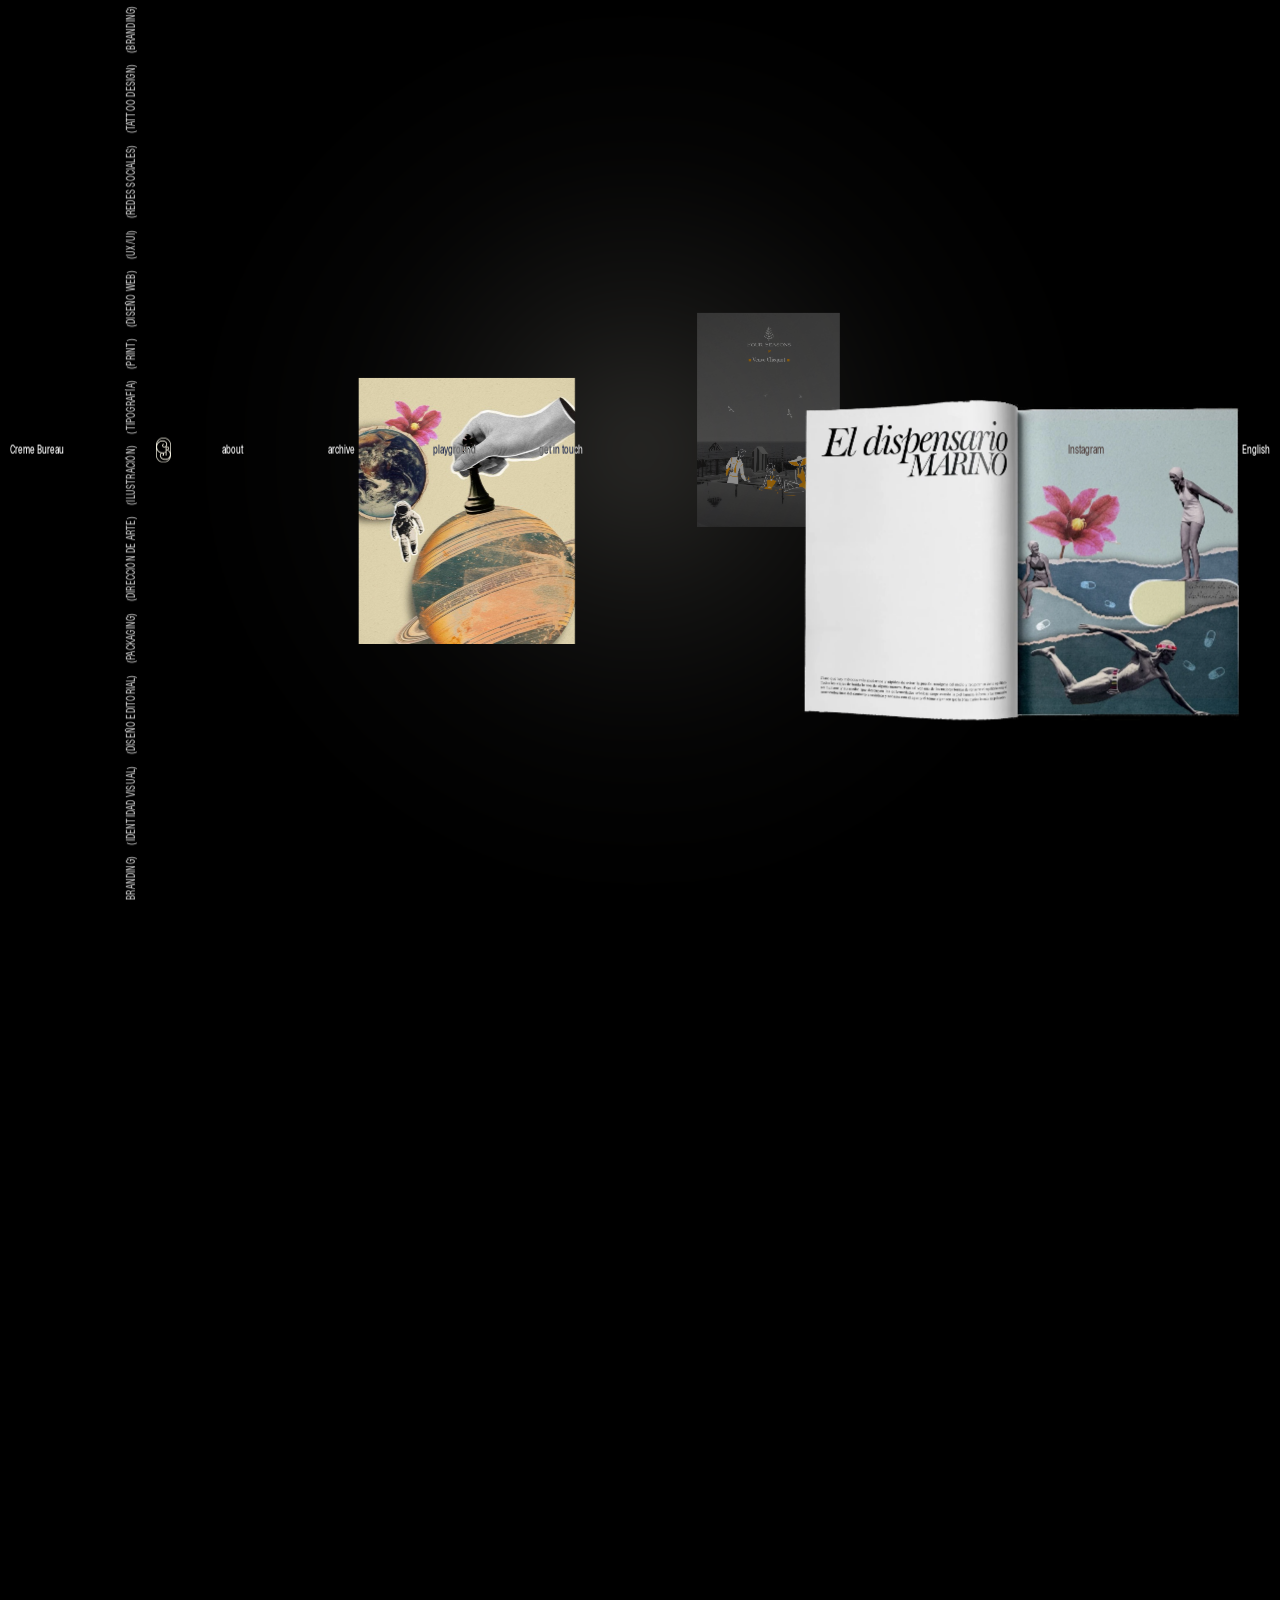
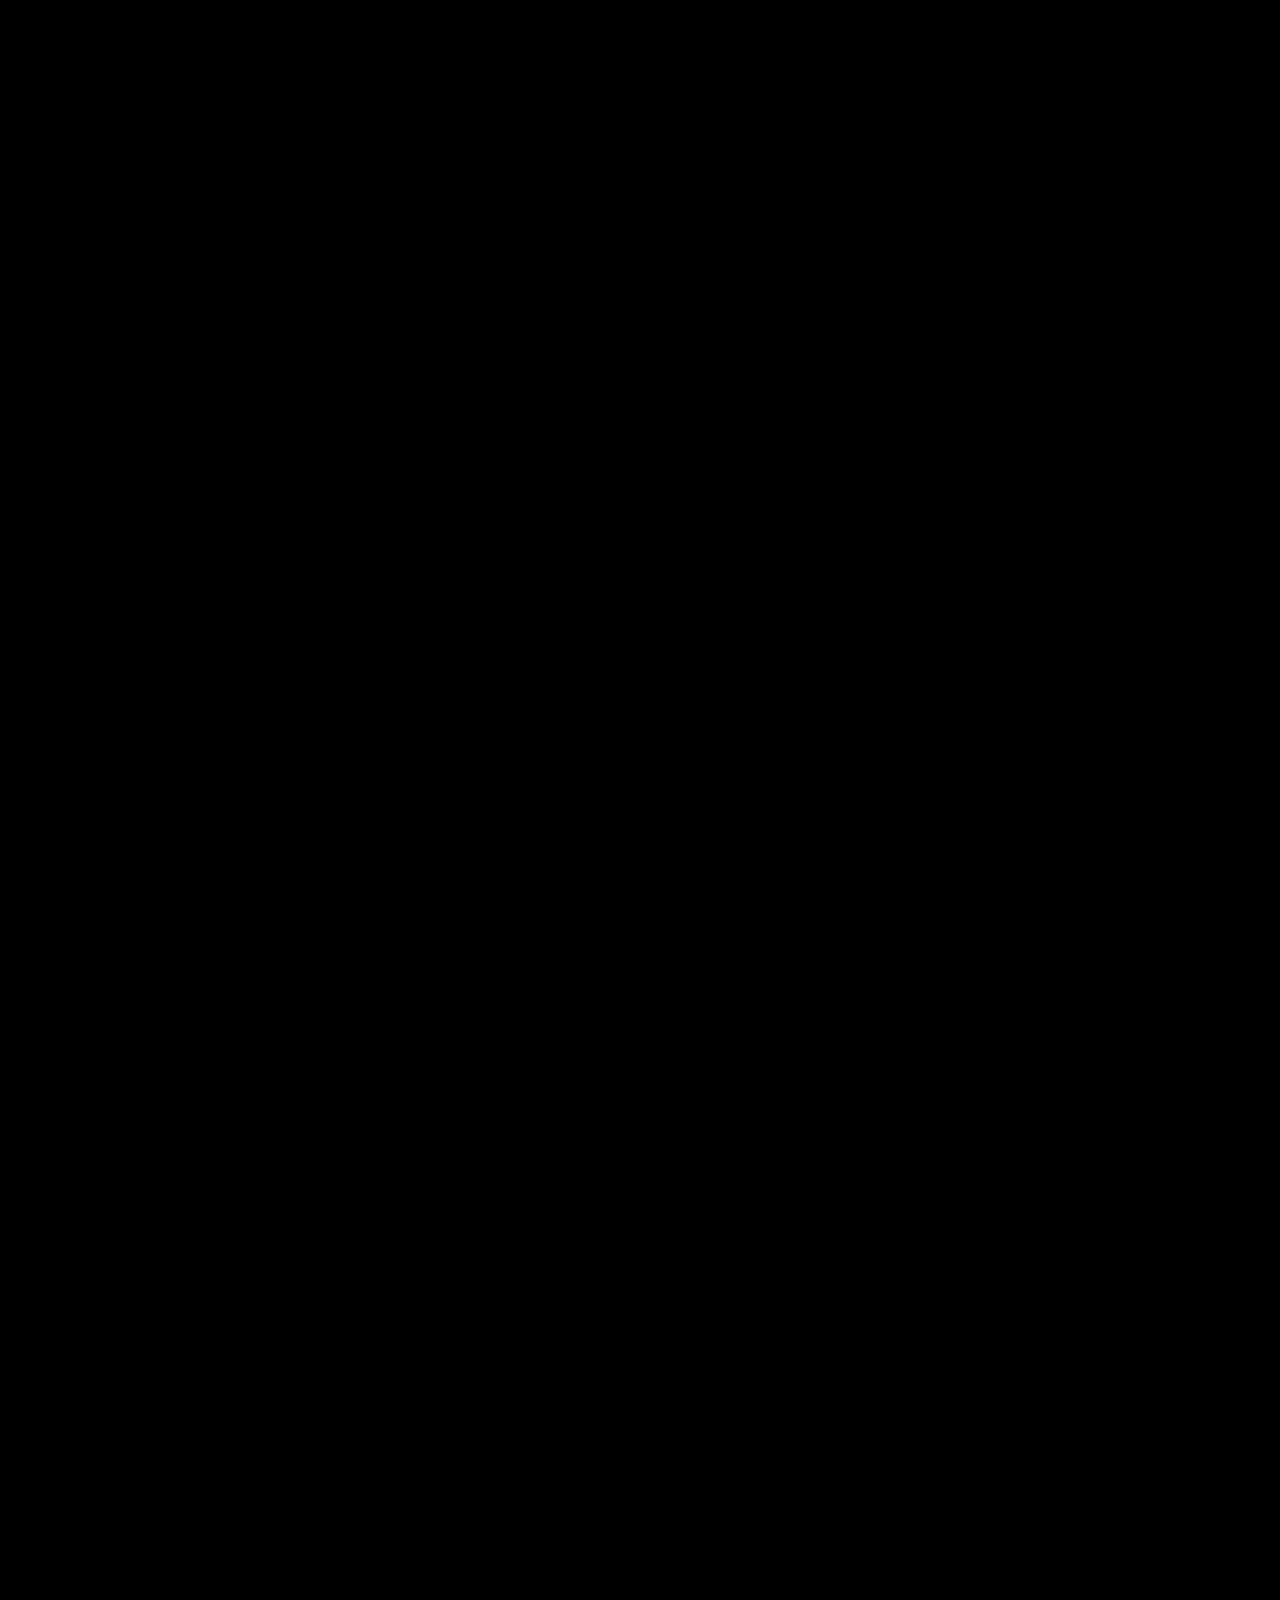
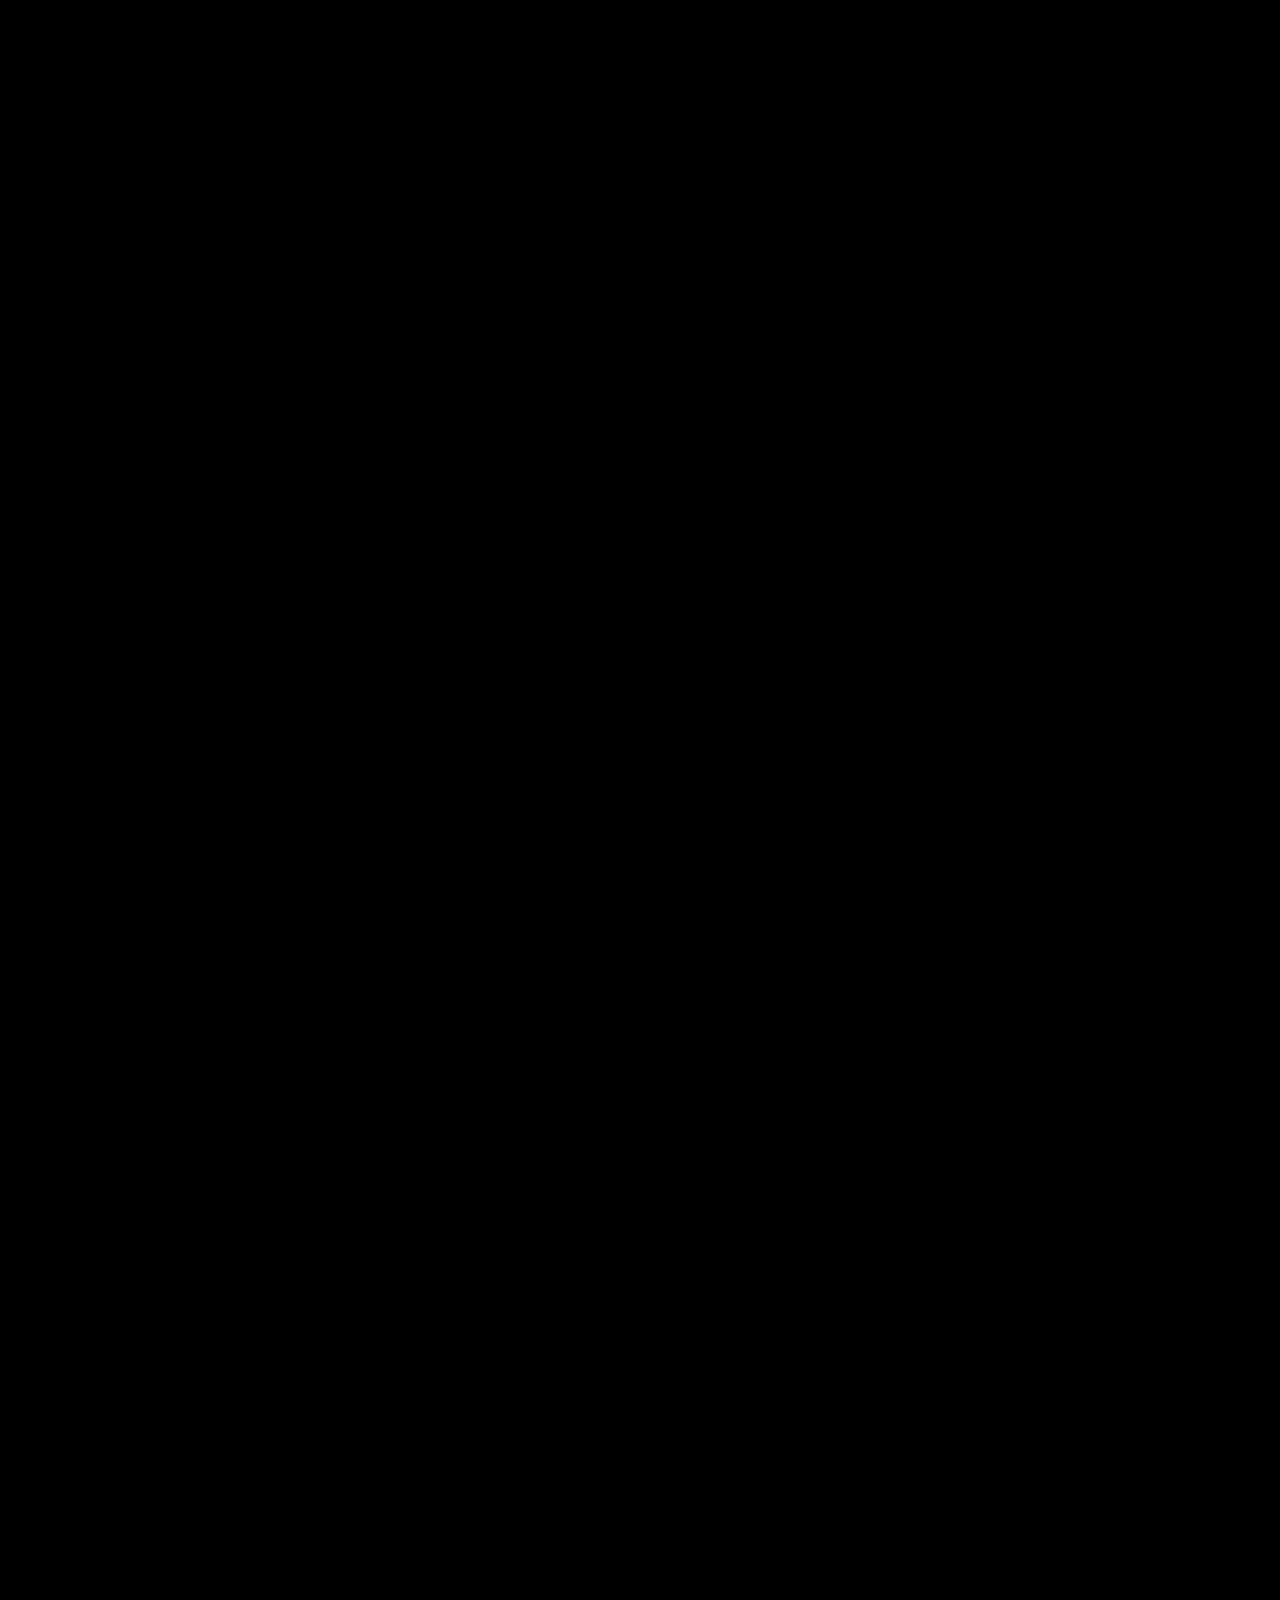
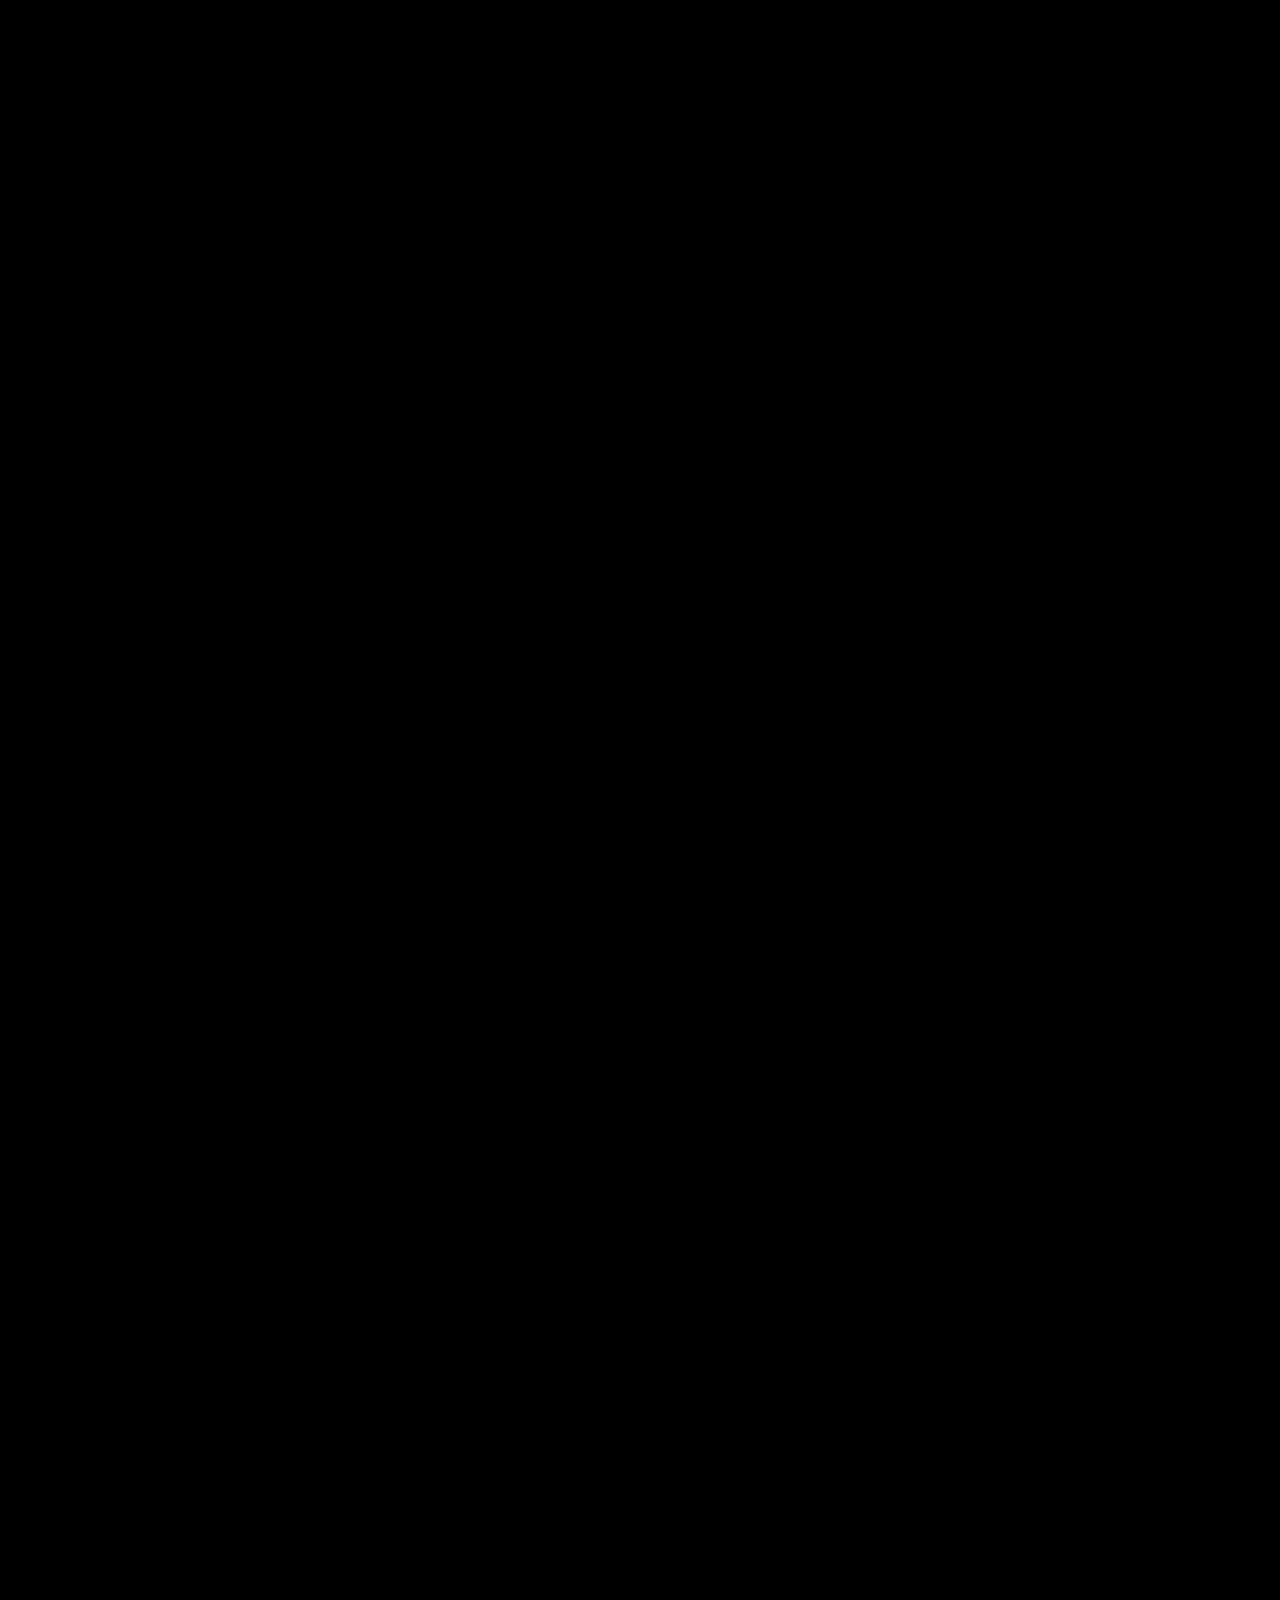
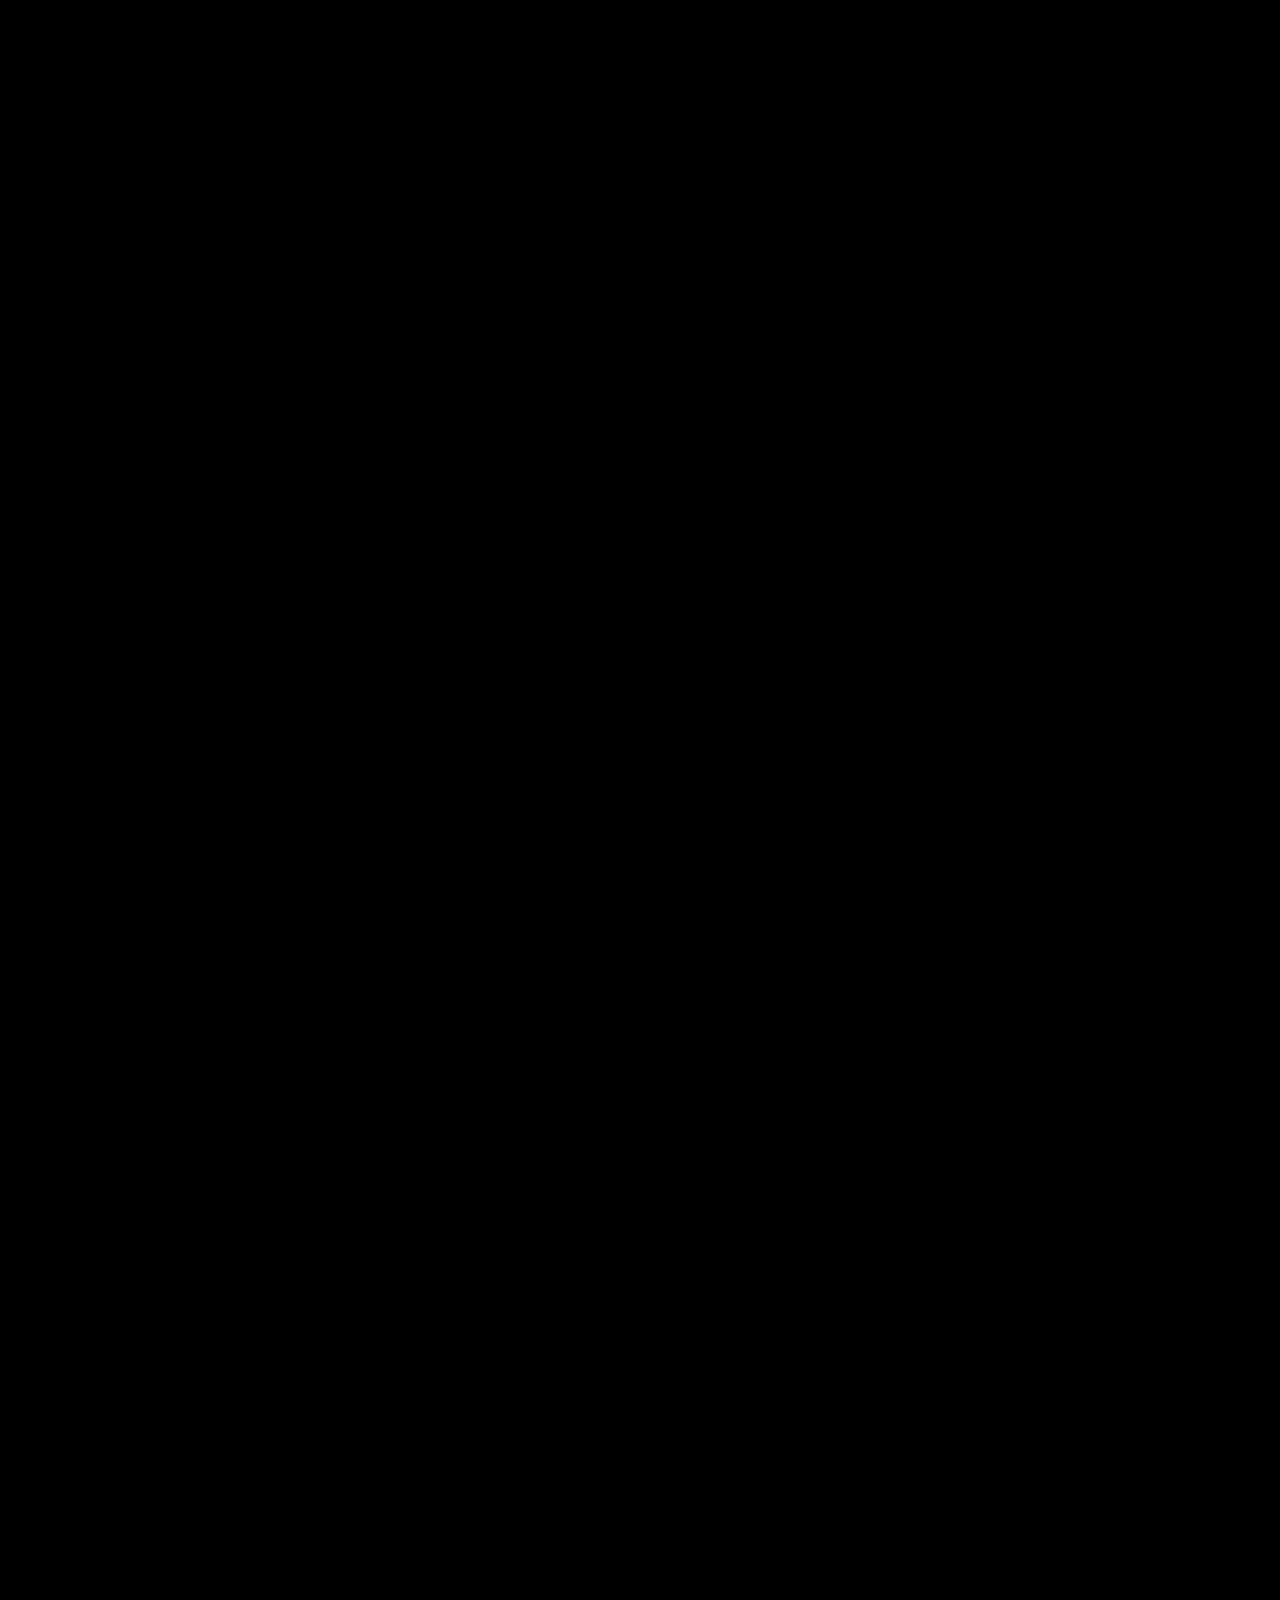
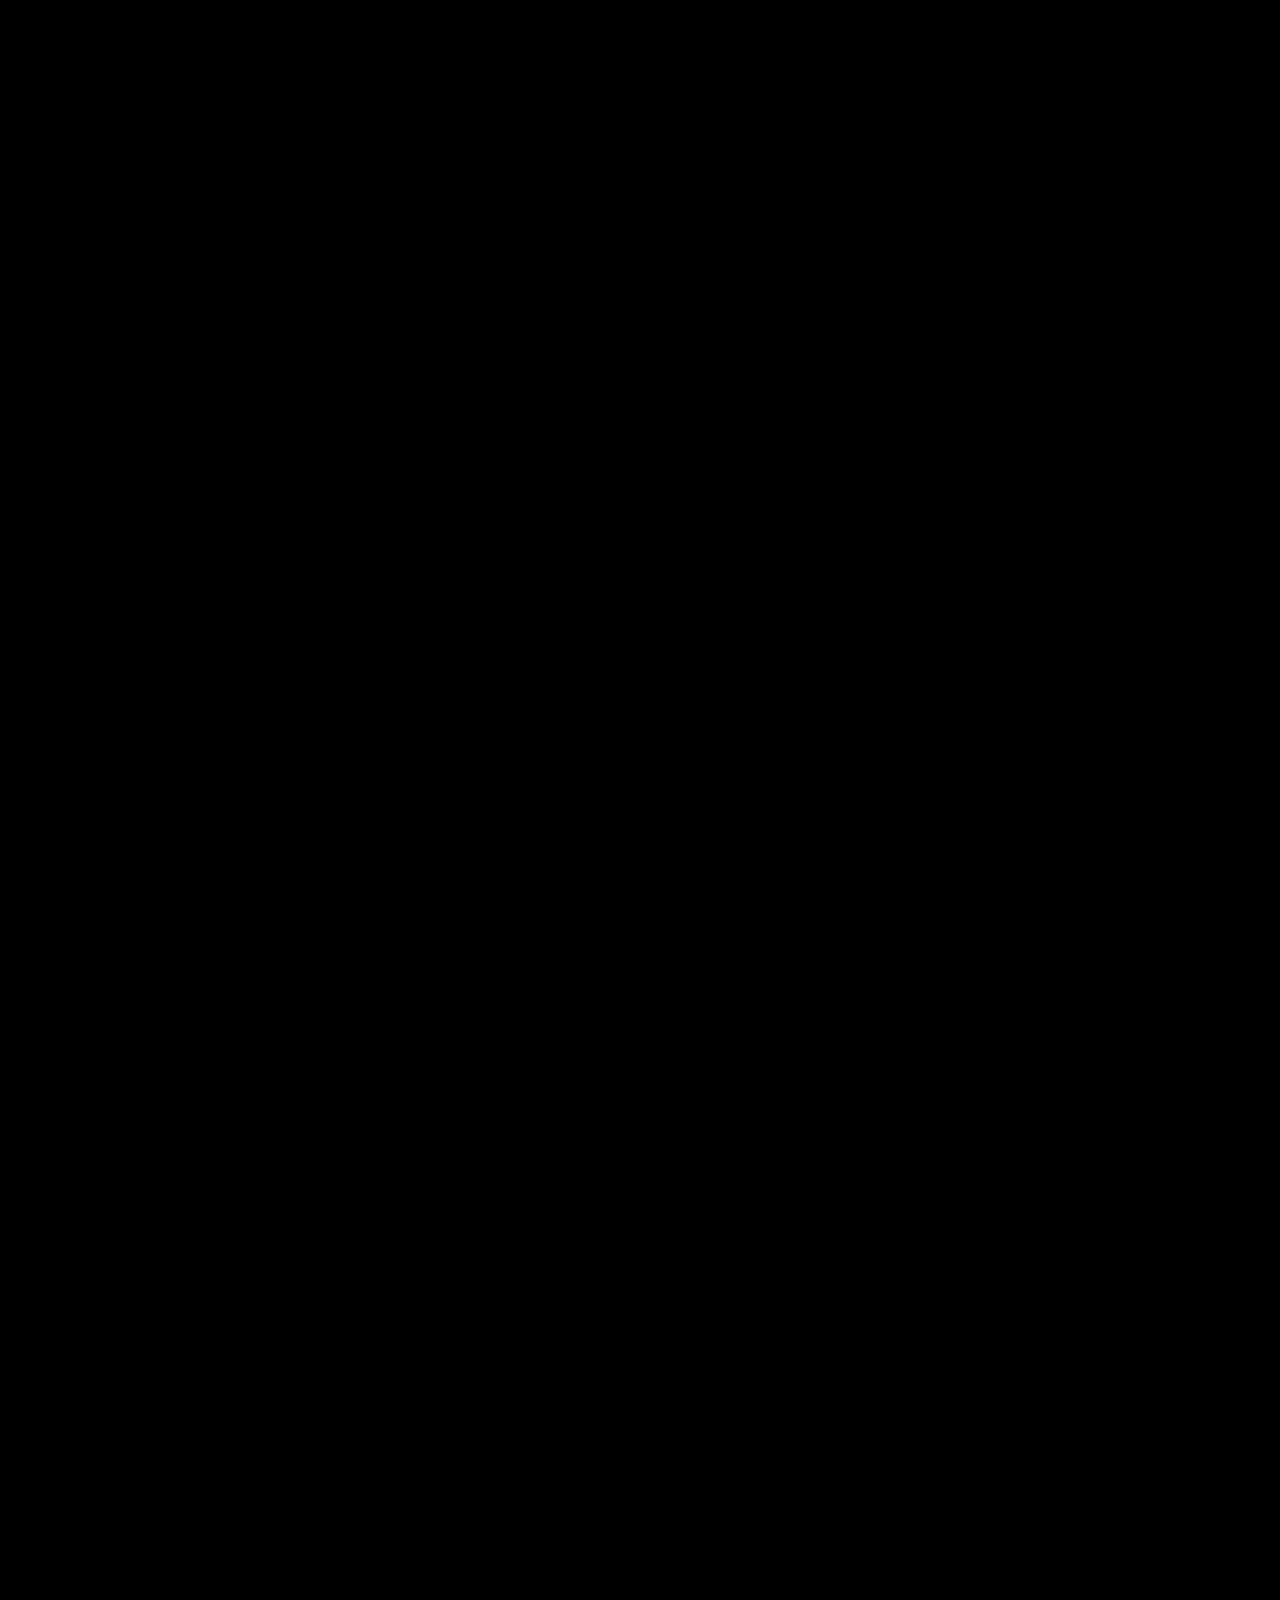
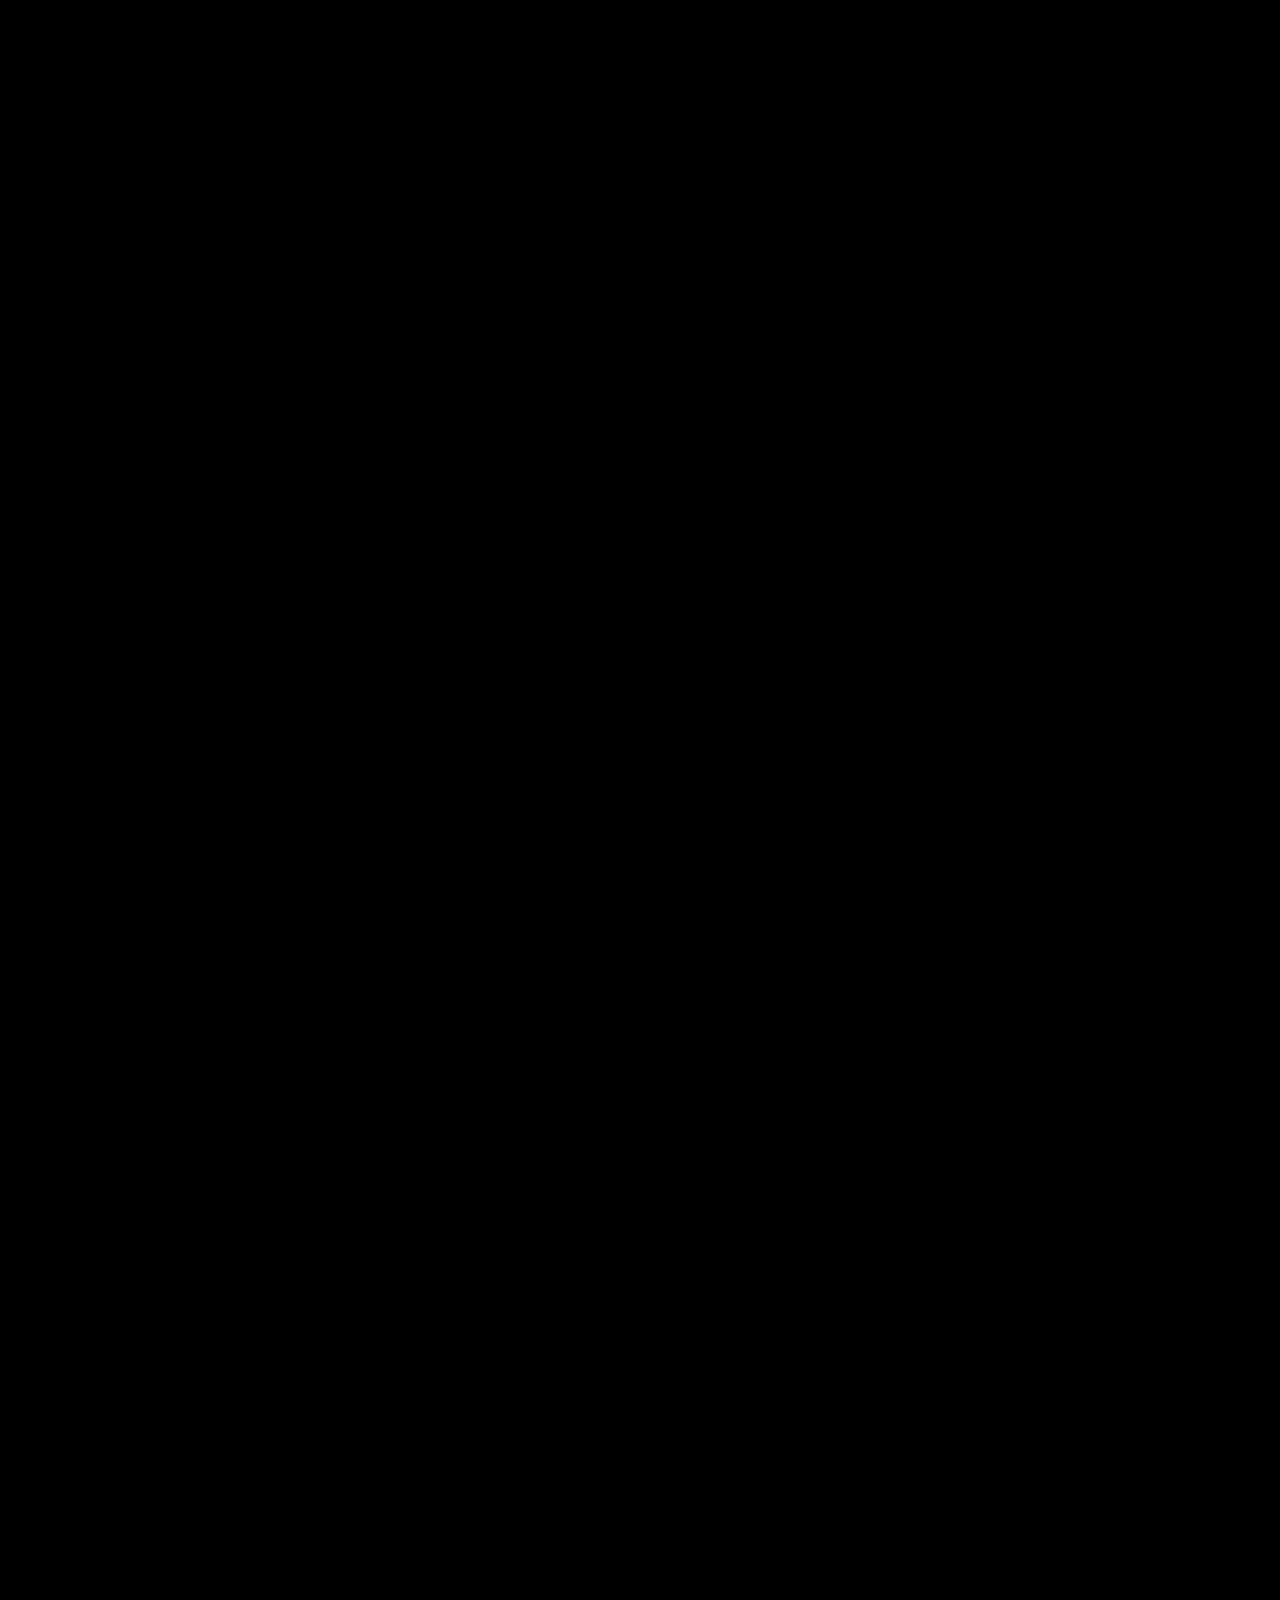
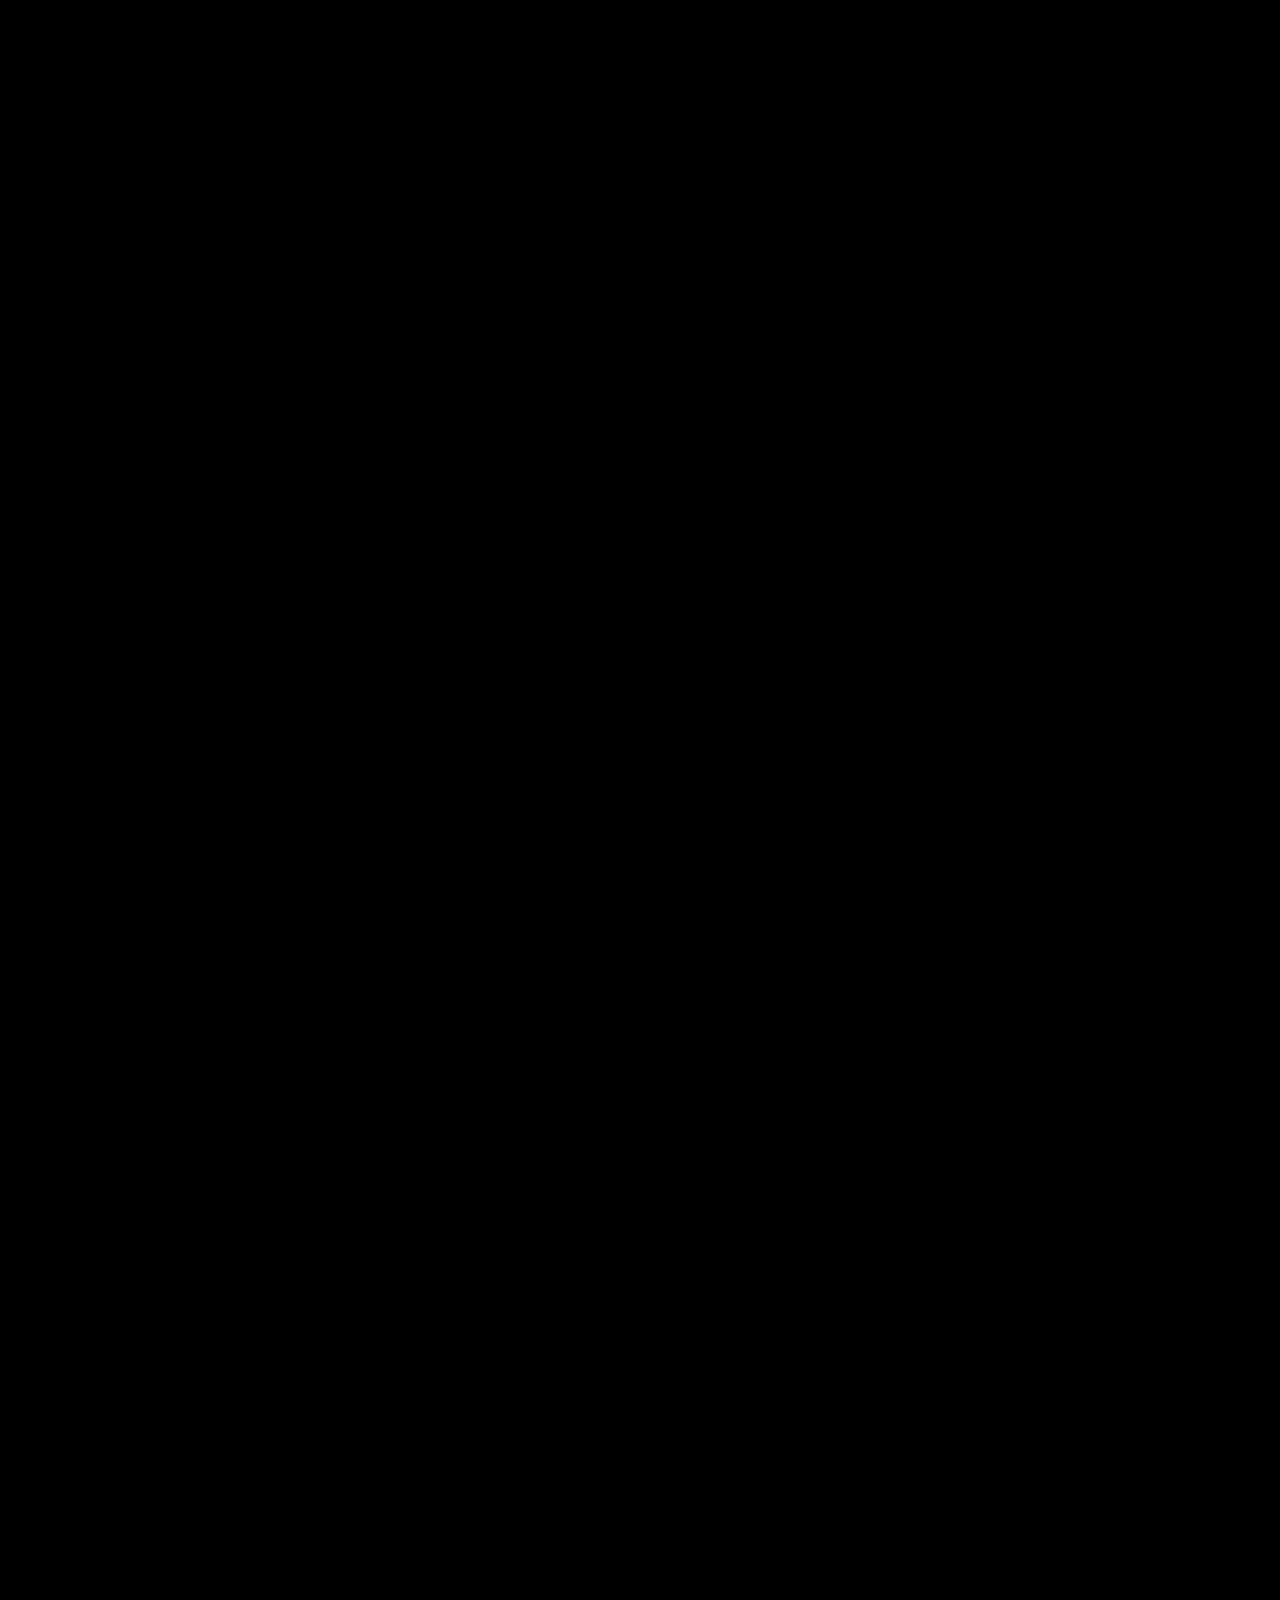
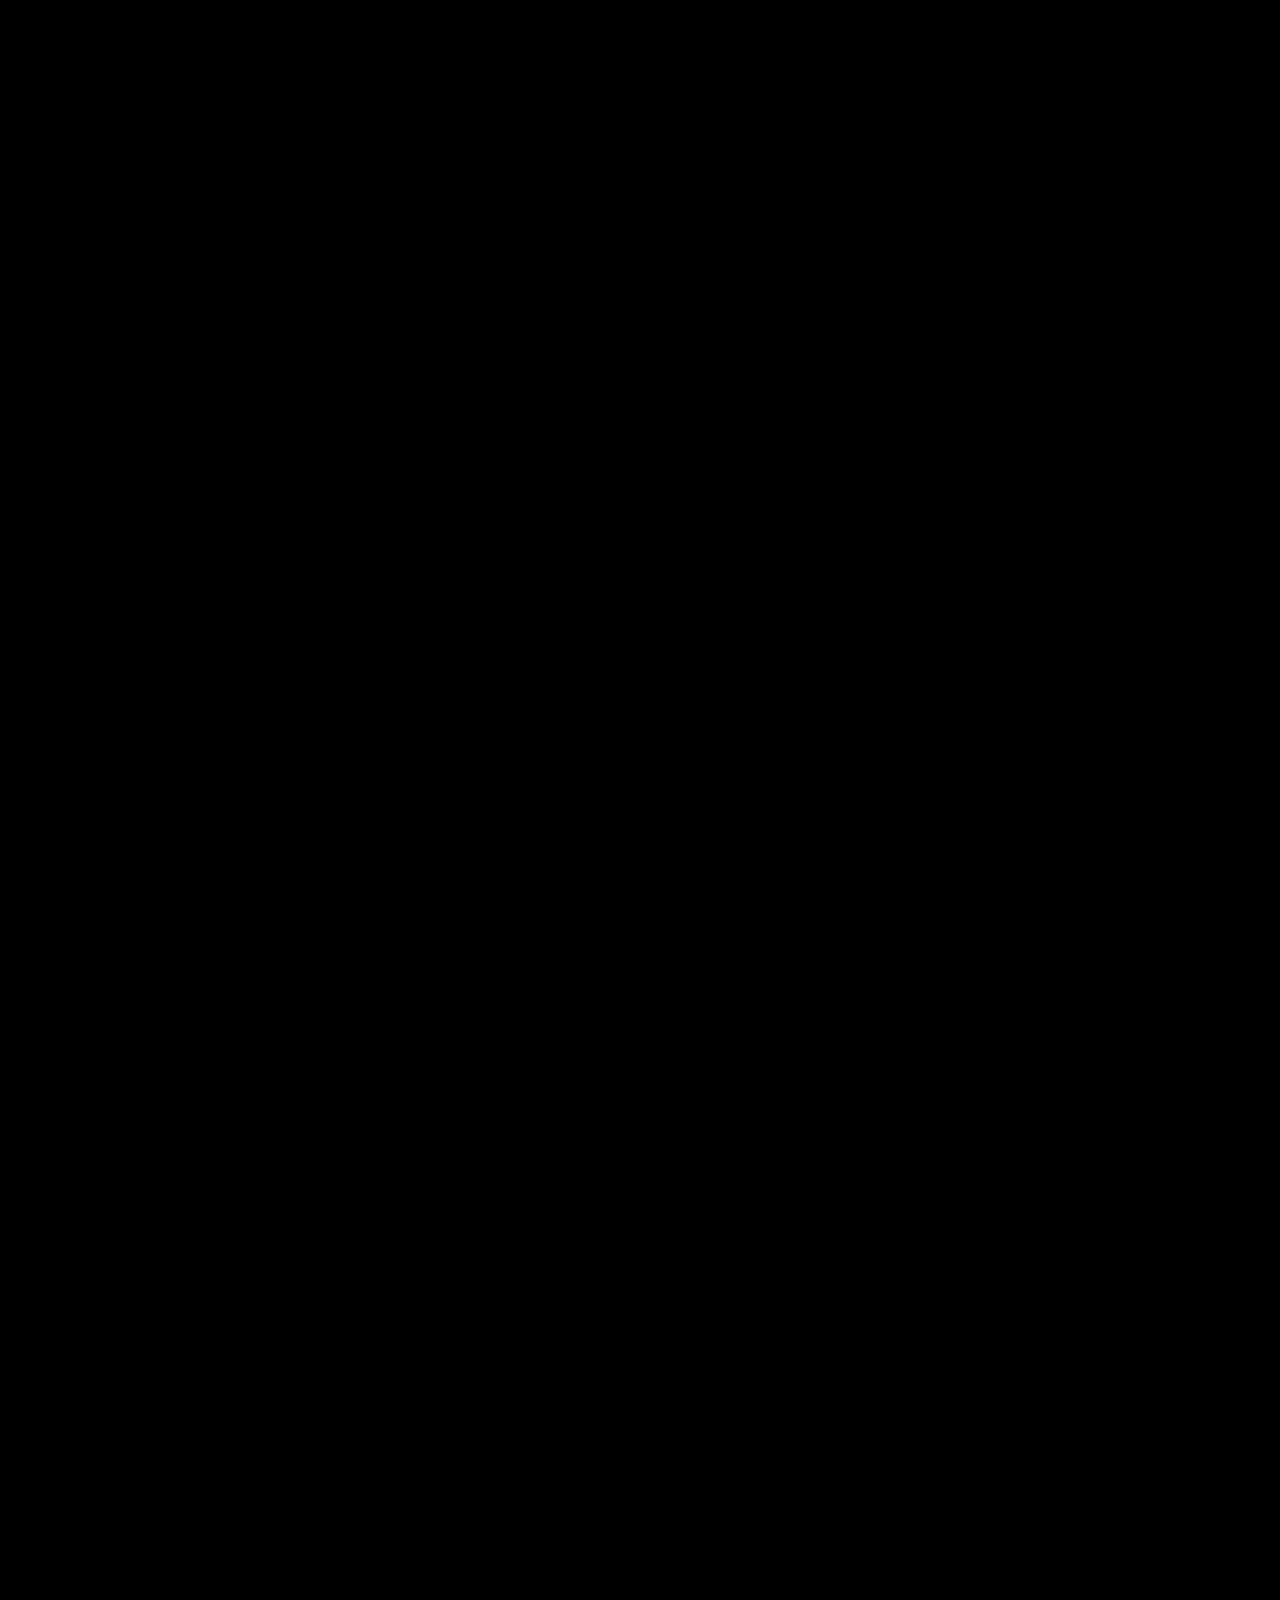
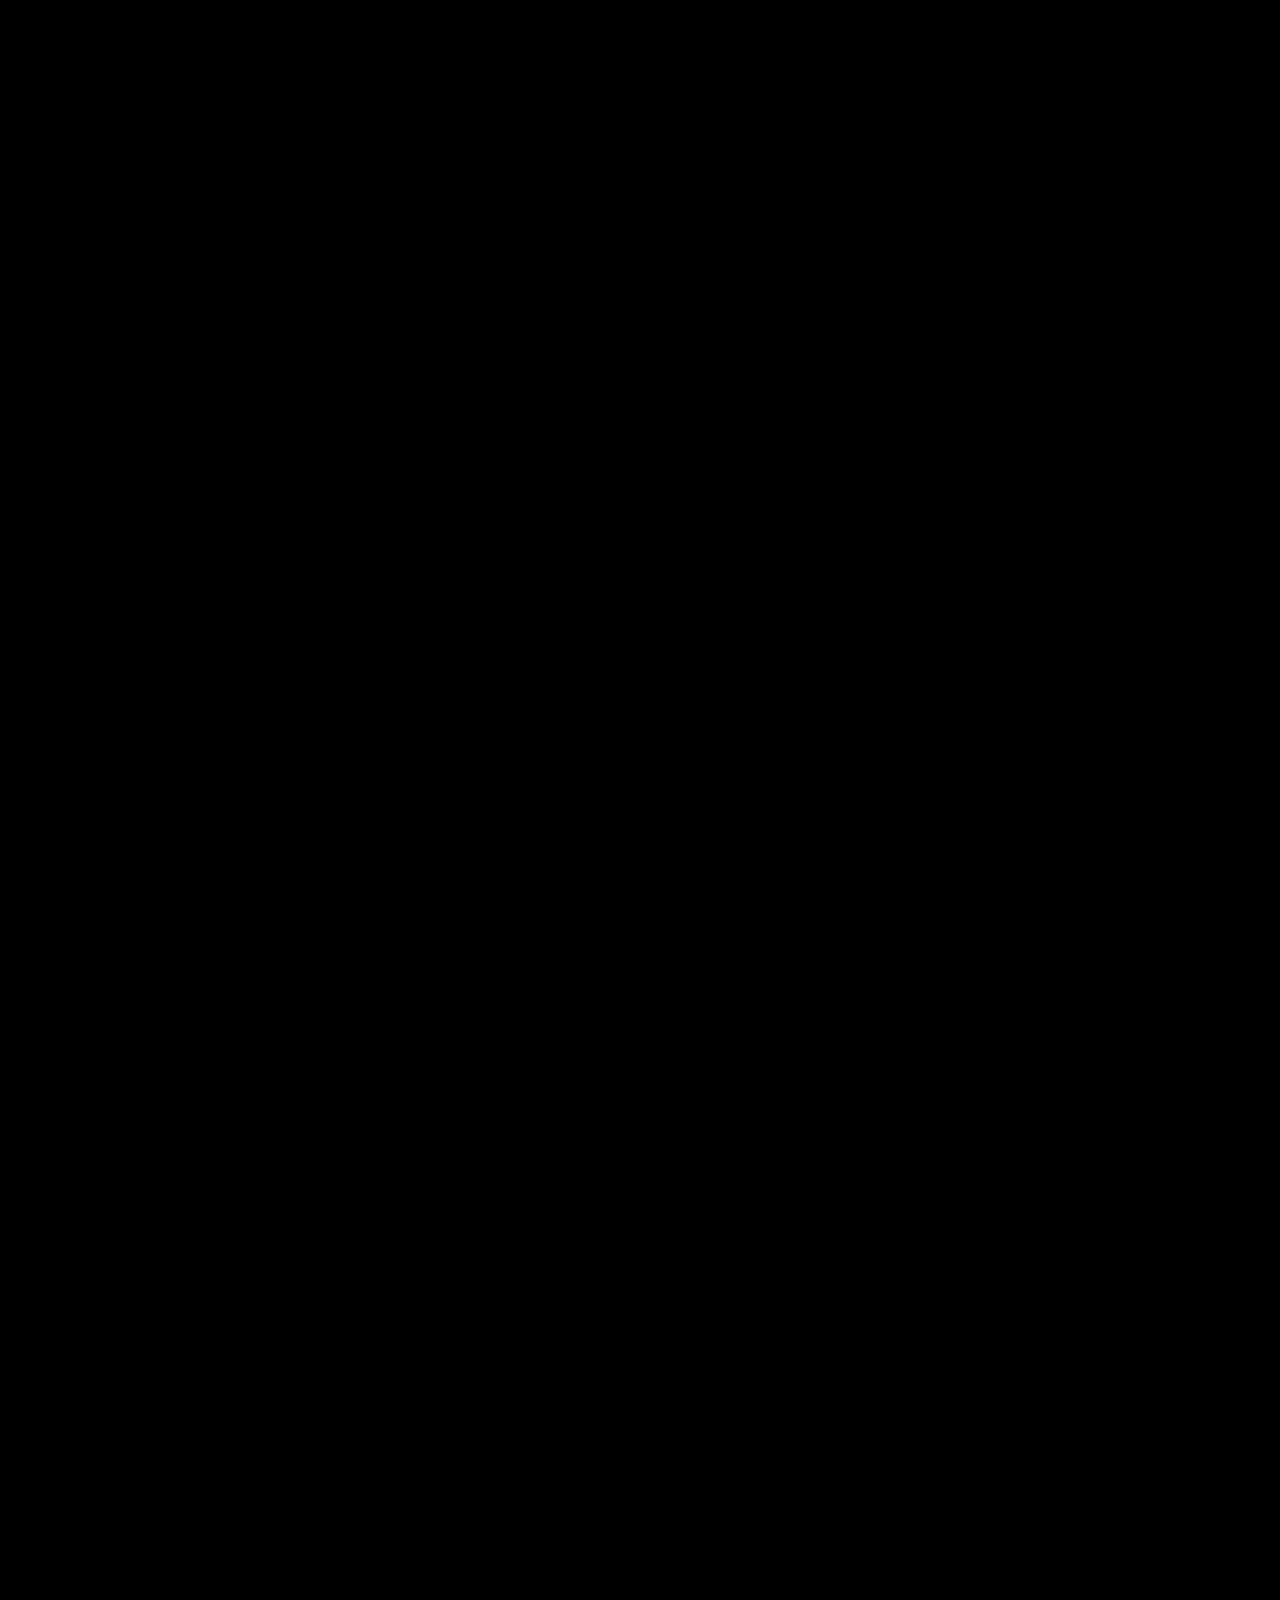
==== index.html @ 8d1a98b2 "About: Project Journey más cerca y línea de tiempo horizontal en móvil Co-Authored-By: Claude Opus 5" ====
<!doctype html>
<html lang="es">
  <head>
    <meta charset="utf-8" />
    <meta name="viewport" content="width=device-width, initial-scale=1" />
    <title>Creme Bureau</title>
    <meta
      name="description"
      content="Creme Bureau / Ana García Peña: diseño editorial y de marca, dirección de arte e ilustración. Identidad visual, packaging y diseño editorial."
    />
    <link rel="preconnect" href="https://fonts.googleapis.com" />
    <link rel="preconnect" href="https://fonts.gstatic.com" crossorigin />
    <link
      rel="stylesheet"
      href="https://fonts.googleapis.com/css2?family=Cossette+Titre&family=Libertinus+Math&family=Libertinus+Serif:ital@1&display=swap"
    />
    <link rel="stylesheet" href="css/estilo.css?v=202611250008" />
    <link
      rel="icon"
      type="image/png"
      sizes="32x32"
      href="img/logo/favicon-contorno-oscuro-32.png"
    />
    <link
      rel="icon"
      type="image/png"
      sizes="32x32"
      href="img/logo/favicon-contorno-oscuro-32.png"
      media="(prefers-color-scheme: light)"
    />
    <link
      rel="icon"
      type="image/png"
      sizes="192x192"
      href="img/logo/icono-contorno-oscuro-192.png"
      media="(prefers-color-scheme: light)"
    />
    <link
      rel="icon"
      type="image/png"
      sizes="32x32"
      href="img/logo/favicon-contorno-crema-32.png"
      media="(prefers-color-scheme: dark)"
    />
    <link
      rel="icon"
      type="image/png"
      sizes="192x192"
      href="img/logo/icono-contorno-crema-192.png"
      media="(prefers-color-scheme: dark)"
    />
  </head>
  <body class="portada">
    <a class="salto" href="#principal">Ir al contenido</a>

    <header class="nav nav--centro reticula">
      <a class="nav__marca" href="index.html">Creme Bureau</a>
      <a class="nav__logo" href="index.html" tabindex="-1" aria-hidden="true"
        ><img src="img/logo/logo-menu-crema.png" alt="" width="59" height="96"
      /></a>
      <span class="nav__salto" aria-hidden="true"></span>
      <nav class="nav__enlaces" aria-label="Principal">
        <a href="about.html">about</a>
        <a href="archive.html">archive</a>
        <a href="playground.html">playground</a>
        <a href="get-in-touch.html">get in touch</a>
      </nav>
      <div class="nav__extra">
        <a href="https://www.instagram.com/cremebureau/" rel="me">Instagram</a>
        <button class="idioma" id="idioma-btn" type="button">English</button>
      </div>
    </header>

    <div class="franja" aria-hidden="true"><div class="franja__pista"></div></div>

    <main id="principal" class="tunel">
      <h1 class="sr-solo">Creme Bureau — Ana García Peña</h1>
      <!-- Al hacer scroll se avanza de frente y las fotos de archive pasan a los lados, en 3D -->
      <div class="tunel__escena">
        <!-- Destello difuso al fondo, como la salida de un túnel -->
        <div class="tunel__luz" aria-hidden="true"></div>
        <div class="tunel__mundo">
          <!-- Primero estas fotos de portada; después se añaden solas las de las galerías de archive.html (js/cristal.js) -->
          <figure class="tunel__foto">
            <img src="img/portada/01.webp" alt="Core Believes &amp; Principles, doble página de revista">
          </figure>
          <figure class="tunel__foto">
            <img src="img/portada/02.webp" alt="Functionality &gt; Aesthetics &gt; Designer’s Ego, doble página de revista">
          </figure>
          <figure class="tunel__foto">
            <img src="img/portada/03.jpg" alt="Soberana, botella La Fundadora">
          </figure>
          <figure class="tunel__foto">
            <img src="img/portada/04.jpg" alt="Soberana, logotipo sobre hojas secas">
          </figure>
        </div>
      </div>
    </main>

    <script src="js/cristal.js?v=202611250008"></script>
  </body>
</html>
---- css/estilo.css ----
/* Creme Bureau — hoja de estilos
   Estilo editorial mínimo: lienzo blanco, Cossette Titre para títulos y Libertinus Math para texto,
   menú en una línea y retícula de 12 columnas. */

:root {
  --papel: #ffffff;
  --tinta: #000000;
  --tinta-suave: rgba(0, 0, 0, 0.42);
  --reserva: #ececec;      /* fondo de los huecos de imagen */

  --texto: "Libertinus Math", "Libertinus Serif", Georgia, "Times New Roman", serif;
  --titulo: "Cossette Titre", "Libertinus Math", Georgia, serif;

  /* La tipografía escala con la ventana, como en un lienzo de Readymag */
  --cuerpo: clamp(11px, 0.88vw, 15px);
  --margen: 10px;
  --columnas: 12;
  --hueco: 10px;
}

*,
*::before,
*::after {
  box-sizing: border-box;
}

html {
  -webkit-text-size-adjust: 100%;
}

body {
  margin: 0;
  background: var(--papel);
  color: var(--tinta);
  font-family: var(--texto);
  font-size: var(--cuerpo);
  font-weight: 400;
  line-height: 1.25;
  letter-spacing: -0.025em;  /* tracking -25 en el texto (Libertinus Math) */
  text-rendering: optimizeLegibility;
  -webkit-font-smoothing: antialiased;
}

[hidden] {
  display: none !important;
}

h1, h2, h3, p, ol, ul, figure {
  margin: 0;
  padding: 0;
  font-size: inherit;
  font-weight: inherit;
}

ol, ul {
  list-style: none;
}

/* Títulos en Cossette Titre */
h1,
h2,
.etiqueta,
.nav {
  font-family: var(--titulo);
  font-weight: 400;
  letter-spacing: 0;
}

a {
  color: inherit;
  text-decoration: none;
}

a:hover {
  opacity: 0.45;
}

img {
  display: block;
  width: 100%;
  height: 100%;
  object-fit: cover;
}

.reticula {
  display: grid;
  grid-template-columns: repeat(var(--columnas), minmax(0, 1fr));
  column-gap: var(--hueco);
  padding: 0 var(--margen);
}

.suave {
  color: var(--tinta-suave);
}

/* Accesibilidad */

.salto {
  position: absolute;
  left: -9999px;
}

.salto:focus {
  left: var(--margen);
  top: var(--margen);
  z-index: 100;
  background: var(--papel);
  padding: 4px 6px;
}

.sr-solo {
  position: absolute;
  width: 1px;
  height: 1px;
  padding: 0;
  margin: -1px;
  overflow: hidden;
  clip: rect(0, 0, 0, 0);
  white-space: nowrap;
  border: 0;
}

a:focus-visible,
button:focus-visible {
  outline: 1px solid var(--tinta);
  outline-offset: 2px;
}

/* Menú: una sola línea repartida en columnas */

.nav {
  position: sticky;
  top: 0;
  z-index: 50;
  padding-top: var(--margen);
  padding-bottom: var(--margen);
  background: transparent;
}

/* En la portada flota a media altura sobre las imágenes */
.nav--centro {
  position: fixed;
  top: 50%;
  left: 0;
  right: 0;
  transform: translateY(-50%);
  background: transparent;
  padding: 0 var(--margen);
}

.nav__enlaces,
.nav__extra {
  display: contents;
}

.nav {
  align-items: center;
}

.nav__marca { grid-column: 1; white-space: nowrap; }
.nav__logo { grid-column: 2; justify-self: center; line-height: 0; }
.nav__salto { display: none; }

.nav__logo img {
  width: auto;
  height: 2.2em;
}
.nav__enlaces a:nth-child(1) { grid-column: 3; }
.nav__enlaces a:nth-child(2) { grid-column: 4; }
.nav__enlaces a:nth-child(3) { grid-column: 5; }
.nav__enlaces a:nth-child(4) { grid-column: 6; }
.nav__extra > :nth-child(1) { grid-column: 11; }
.nav__extra > :nth-child(2) { grid-column: 12; justify-self: end; }

.nav a[aria-current="page"] {
  text-decoration: underline;
  text-decoration-thickness: 1px;
  text-underline-offset: 2px;
}

.idioma {
  font: inherit;
  color: inherit;
  background: none;
  border: 0;
  padding: 0;
  cursor: pointer;
}

.idioma:hover {
  opacity: 0.45;
}

/* Portada: imágenes sueltas sobre el lienzo */

.lienzo {
  position: relative;
  height: 128vw;
}

.pieza {
  position: absolute;
  left: var(--x);
  top: var(--y);
  width: var(--w);
}

.pieza__imagen {
  aspect-ratio: var(--proporcion, 3 / 4);
  background: var(--reserva);
  overflow: hidden;
}

.pieza__pie {
  display: block;
  margin-top: 4px;
  color: var(--tinta-suave);
}

.pieza a:hover {
  opacity: 1;
}

.pieza a:hover .pieza__pie {
  color: var(--tinta);
}

.portada-texto {
  position: absolute;
  left: var(--x);
  top: var(--y);
  width: var(--w);
}

.portada-texto p + p {
  margin-top: 1.25em;
}

/* Páginas interiores */

.pagina {
  padding-top: 8vh;
  padding-bottom: 14vh;
}

.bloque + .bloque {
  margin-top: 9vh;
}

.etiqueta {
  grid-column: 1 / span 2;
  color: var(--tinta-suave);
}

.texto {
  grid-column: 3 / span 4;
  max-width: 42em;
}

.texto p + p {
  margin-top: 1.25em;
}

.texto--ancho {
  grid-column: 3 / span 6;
}

/* Libertinus Math no tiene cursiva: se usa la de Libertinus Serif (mismo diseño) */
.destacado,
em,
i {
  font-family: "Libertinus Serif", var(--texto);
  font-style: italic;
}

/* Tabla editorial: moi (tiempos) y archive (proyectos) */

.tabla {
  grid-column: 1 / -1;
  display: grid;
  grid-template-columns: subgrid;
}

.fila {
  grid-column: 1 / -1;
  display: grid;
  grid-template-columns: subgrid;
  padding: 0.9em 0;
  scroll-margin-top: 4em;
}

.fila + .fila {
  border-top: 1px solid rgba(0, 0, 0, 0.12);
}

.fila__numero { grid-column: 1 / span 2; color: var(--tinta-suave); font-variant-numeric: tabular-nums; }
.fila__titulo { grid-column: 3 / span 2; }
.fila__nota   { grid-column: 5 / span 2; color: var(--tinta-suave); }
.fila__cuerpo { grid-column: 7 / span 4; max-width: 42em; }
.fila__cuerpo p + p { margin-top: 1.25em; }

/* Archive: índice con vista previa al pasar el cursor */

.indice {
  grid-column: 3 / span 3;
}

.indice li {
  position: relative;
}

.indice__vista {
  position: fixed;
  left: 58vw;
  top: 50%;
  width: 22vw;
  aspect-ratio: 3 / 4;
  transform: translateY(-50%);
  background: var(--reserva);
  overflow: hidden;
  opacity: 0;
  pointer-events: none;
  transition: opacity 0.15s ease;
  z-index: 10;
}

.indice li:hover .indice__vista,
.indice a:focus-visible + .indice__vista {
  opacity: 1;
}

/* Archive: galería de 4 a 6 fotos por proyecto.
   Las fotos van en img/<proyecto>/01.jpg … 06.jpg; los huecos sin foto se ocultan. */

.galeria {
  grid-column: 3 / -1;
  display: grid;
  grid-template-columns: repeat(6, minmax(0, 1fr));
  gap: var(--hueco);
  margin-top: 1.4em;
}

.galeria__foto {
  aspect-ratio: 4 / 5;
  background: var(--reserva);
  overflow: hidden;
  cursor: pointer;
}

.galeria__foto img {
  transition: opacity 0.2s ease;
}

.galeria__foto:hover img {
  opacity: 0.85;
}

/* Si el proyecto ya tiene alguna foto, los huecos vacíos desaparecen;
   si aún no tiene ninguna, se ven los seis recuadros grises de reserva. */
.galeria__foto.vacia {
  cursor: default;
}

.galeria__foto.vacia img {
  display: none;
}

.galeria:has(.galeria__foto:not(.vacia)) .galeria__foto.vacia {
  display: none;
}

/* Fotos ancladas: se pegan en grande sobre la página y quedan fijas al hacer scroll */

.anclada {
  position: fixed;
  margin: 0;
  background: var(--reserva);
  box-shadow: 0 10px 40px -12px rgba(0, 0, 0, 0.28);
  animation: anclar 0.28s cubic-bezier(0.2, 0.8, 0.2, 1);
}

.anclada img {
  width: 100%;
  height: auto;
  object-fit: contain;
}

.anclada__cerrar {
  position: absolute;
  top: 0;
  right: 0;
  width: 26px;
  height: 26px;
  display: flex;
  align-items: center;
  justify-content: center;
  font: inherit;
  font-size: 16px;
  line-height: 1;
  color: var(--tinta);
  background: var(--papel);
  border: 0;
  padding: 0;
  cursor: pointer;
}

.anclada__cerrar:hover {
  background: var(--tinta);
  color: var(--papel);
}

.despejar {
  position: fixed;
  right: var(--margen);
  bottom: var(--margen);
  font: inherit;
  color: var(--tinta);
  background: var(--papel);
  border: 0;
  padding: 4px 6px;
  cursor: pointer;
}

.despejar:hover {
  opacity: 0.6;
}

@keyframes anclar {
  from {
    opacity: 0;
    transform: scale(0.94);
  }
}

@media (prefers-reduced-motion: reduce) {
  .anclada {
    animation: none;
  }
}

.galeria__foto {
  -webkit-tap-highlight-color: transparent;
}

/* Contacto */

.contacto-correo {
  font-size: 2.4em;
  line-height: 1.1;
  font-family: var(--titulo);
  font-weight: 400;
  letter-spacing: 0;
}

/* Playground */

.en-construccion {
  display: inline-block;
  margin-bottom: 1.25em;
  color: var(--tinta-suave);
}

/* Playground: lienzo para dibujar con boli Bic (js/boli.js) */

.boli-lienzo {
  position: fixed;
  inset: 0;
  z-index: 40;              /* encima del texto, debajo del menú */
  touch-action: none;       /* en móvil el dedo dibuja en vez de desplazar */
  cursor: url("data:image/svg+xml,%3Csvg xmlns='http://www.w3.org/2000/svg' width='12' height='12'%3E%3Ccircle cx='6' cy='6' r='2' fill='%231630a0'/%3E%3Ccircle cx='6' cy='6' r='5' fill='none' stroke='%231630a0' stroke-opacity='.35'/%3E%3C/svg%3E") 6 6, crosshair;
  -webkit-user-select: none;
  user-select: none;
}

.boli-controles {
  position: fixed;
  right: var(--margen);
  bottom: var(--margen);
  z-index: 60;
  display: flex;
  gap: 14px;
  font-family: var(--titulo);
  letter-spacing: 0;
}

.boli-controles button {
  font: inherit;
  color: var(--tinta);
  background: var(--papel);
  border: 0;
  padding: 2px 4px;
  cursor: pointer;
}

.boli-controles button:hover {
  opacity: 0.45;
}

.boli-controles {
  align-items: center;
  flex-wrap: wrap;
  justify-content: flex-end;
}

.boli-grosor {
  display: flex;
  align-items: center;
  gap: 8px;
  background: var(--papel);
  padding: 2px 4px;
}

.boli-grosor input[type="range"] {
  -webkit-appearance: none;
  appearance: none;
  width: 110px;
  height: 18px;
  margin: 0;
  background: transparent;
  cursor: pointer;
}

.boli-grosor input[type="range"]::-webkit-slider-runnable-track {
  height: 1px;
  background: var(--tinta);
}

.boli-grosor input[type="range"]::-moz-range-track {
  height: 1px;
  background: var(--tinta);
}

.boli-grosor input[type="range"]::-webkit-slider-thumb {
  -webkit-appearance: none;
  width: 11px;
  height: 11px;
  margin-top: -5px;
  border-radius: 50%;
  background: var(--tinta);
  border: 0;
}

.boli-grosor input[type="range"]::-moz-range-thumb {
  width: 11px;
  height: 11px;
  border-radius: 50%;
  background: var(--tinta);
  border: 0;
}

.boli-grosor__muestra {
  width: 16px;
  height: 16px;
  display: flex;
  align-items: center;
  justify-content: center;
}

.boli-grosor__muestra span {
  display: block;
  border-radius: 50%;
  background: rgb(22, 48, 150);
  flex: none;
}

.boli-pista {
  color: rgb(22, 48, 150);
}

.texto .boli-pista + .boli-pista {
  margin-top: 0.3em;   /* los dos párrafos de Playground, más juntos */
}

/* Móvil: menú arriba en una fila y contenido en una columna */

@media (max-width: 40rem) {
  :root {
    --cuerpo: 12px;
    --columnas: 4;
  }

  .nav,
  .nav--centro {
    position: sticky;
    top: 0;
    transform: none;
    background: transparent;
    padding: var(--margen);
    display: flex;
    flex-wrap: wrap;
    gap: 6px 14px;
  }

  .nav__salto {
    display: block;
    flex-basis: 100%;
    height: 0;
  }

  .nav__logo img {
    height: 1.9em;
  }

  .nav__extra > :nth-child(2) {
    margin-left: auto;
  }

  .lienzo {
    height: auto;
    padding: 24px var(--margen) 64px;
    display: flex;
    flex-direction: column;
    gap: 40px;
  }

  .pieza,
  .portada-texto {
    position: static;
    width: 62%;
  }

  .pieza:nth-of-type(even) {
    align-self: flex-end;
  }

  .etiqueta,
  .texto,
  .texto--ancho,
  .indice {
    grid-column: 1 / -1;
  }

  .etiqueta {
    margin-bottom: 0.9em;
  }

  .fila__numero { grid-column: 1; }
  .fila__titulo { grid-column: 2 / -1; }
  .fila__nota   { grid-column: 2 / -1; }
  .fila__cuerpo { grid-column: 2 / -1; margin-top: 0.6em; }

  .galeria {
    grid-column: 2 / -1;
    grid-template-columns: repeat(2, minmax(0, 1fr));
  }

  .indice__vista {
    display: none;
  }

  .contacto-correo {
    font-size: 1.8em;
  }
}

@media (prefers-reduced-motion: reduce) {
  .indice__vista,
  .galeria__foto img {
    transition: none;
  }
}

.tabla-envoltura {
  margin-top: 0.6em;
}

/* Pantallas táctiles: zonas de toque más grandes y sin efecto hover "pegado" */

@media (pointer: coarse) {
  .nav a,
  .idioma {
    padding-top: 6px;
    padding-bottom: 6px;
  }

  .anclada__cerrar {
    width: 36px;
    height: 36px;
    font-size: 20px;
  }

  .boli-controles button,
  .despejar {
    padding: 8px 10px;
  }

  .boli-grosor input[type="range"] {
    height: 32px;
  }

  .boli-grosor input[type="range"]::-webkit-slider-thumb {
    width: 18px;
    height: 18px;
    margin-top: -9px;
  }

  .boli-grosor input[type="range"]::-moz-range-thumb {
    width: 18px;
    height: 18px;
  }
}

@media (hover: none) {
  a:hover,
  .idioma:hover,
  .boli-controles button:hover,
  .despejar:hover {
    opacity: 1;
  }

  .galeria__foto:hover img {
    opacity: 1;
  }
}

/* Subtítulos de sección dentro de los proyectos ("Propósito/", "Dirección de arte/"…) */

.fila__cuerpo .apartado {
  margin-top: 1.6em;
  font-family: var(--titulo);
  letter-spacing: 0;
  text-transform: uppercase;
  font-size: 0.92em;
}

.fila__cuerpo .apartado + p {
  margin-top: 0.3em;
}

/* Citas (Paul Rand, Edith Wharton) */

.cita {
  color: var(--tinta-suave);
}

.texto .cita {
  margin-top: 1.6em;
}

/* Separación entre una tabla y la sección siguiente (Moi: Experiencia, Formación…) */
.tabla-envoltura + .bloque {
  margin-top: 9vh;
}

/* Archive: títulos de proyecto grandes y ficha en gris con la tipografía de títulos */
.pagina--archive .fila__titulo {
  font-size: 2.2em;
  line-height: 1;
  letter-spacing: 0;
}

.pagina--archive .fila__nota {
  font-family: var(--titulo);
  letter-spacing: 0;
  color: var(--tinta-suave);
}

@media (max-width: 40rem) {
  .pagina--archive .fila__titulo {
    font-size: 1.8em;
    margin-bottom: 0.3em;
  }
}

/* Archive: ficha un poco más separada del texto */
.pagina--archive .fila__nota {
  padding-right: 2.5em;
}

/* Archive: índice de proyectos grande, con la tipografía de títulos */
.pagina--archive .indice {
  grid-column: 3 / -1;
  font-family: var(--titulo);
  letter-spacing: 0;
  font-size: 2.6em;
  line-height: 1.04;
}

@media (max-width: 40rem) {
  .pagina--archive .fila__nota {
    padding-right: 0;
    margin-top: 0.4em;
  }

  .pagina--archive .indice {
    grid-column: 1 / -1;
    font-size: 1.7em;
    margin-top: 0.4em;
  }
}

/* Moi: foto que flota por la pantalla y rebota en los bordes (js/flotante.js) */
.flotante {
  position: fixed;
  top: 0;
  left: 0;
  z-index: 70;              /* encima de todo, también del menú */
  width: clamp(64px, 6vw, 110px);
  margin: 0;
  visibility: hidden;       /* se muestra cuando el script la coloca */
  pointer-events: none;     /* no bloquea los clics del menú ni de los enlaces */
  will-change: transform;
}

.flotante--lista {
  visibility: visible;
}

.flotante img {
  width: 100%;
  height: auto;
  display: block;
}

@media (max-width: 40rem) {
  .flotante {
    width: 18vw;
  }
}



/* Portada y contacto: fondo verde del logo y texto crema */
.fondo-verde {
  --papel: #302b1b;
  --tinta: #f4f0e1;
  --tinta-suave: rgba(244, 240, 225, 0.55);
  --reserva: rgba(244, 240, 225, 0.08);
  background: var(--papel);
  color: var(--tinta);
}

html:has(body.fondo-verde) {
  background: #302b1b;
}

.fondo-verde ::selection {
  background: #f4f0e1;
  color: #302b1b;
}

/* Playground: "Guardar dibu" abre un menú con Foto / PDF */
.boli-guardar {
  position: relative;
}

.boli-guardar__menu {
  position: absolute;
  right: 0;
  bottom: calc(100% + 6px);
  display: flex;
  flex-direction: column;
  align-items: flex-end;
  gap: 2px;
  background: var(--papel);
  padding: 4px 0;
}

.boli-guardar__menu[hidden] {
  display: none;
}

.boli-guardar__menu button {
  white-space: nowrap;
}

#boli-guardar[aria-expanded="true"] {
  text-decoration: underline;
  text-underline-offset: 2px;
}

/* Un bloque oculto (versión en el otro idioma) no debe separar al siguiente:
   así el texto queda a la misma altura en español y en inglés */
.bloque[hidden] + .bloque {
  margin-top: 0;
}

/* About: Project Journey como línea de tiempo (ordenador: horizontal con hover;
   móvil: vertical, se toca cada fase para ver su descripción) */
.linea-envoltura {
  margin-top: 3em;
}

.linea-tiempo {
  grid-column: 1 / -1;
  position: relative;
  display: grid;
  grid-template-columns: repeat(8, minmax(0, 1fr));
  column-gap: var(--hueco);
}

/* La línea discontinua */
.linea-tiempo::before {
  content: "";
  position: absolute;
  left: 0;
  right: 0;
  top: 5px;
  border-top: 1px dashed var(--tinta);
}

.hito {
  position: relative;
  padding-right: 1.2em;
}

.hito__punto {
  display: block;
  width: 100%;
  padding: 0;
  font: inherit;
  color: inherit;
  text-align: left;
  background: none;
  border: 0;
  cursor: pointer;
}

/* El punto sobre la línea */
.hito__punto::before {
  content: "";
  position: relative;
  z-index: 1;
  display: block;
  width: 11px;
  height: 11px;
  margin-bottom: 1.1em;
  border-radius: 50%;
  background: var(--tinta);
  transition: transform 0.2s ease;
}

.hito__num {
  display: block;
  color: var(--tinta-suave);
  margin-bottom: 0.2em;
}

.hito__titulo {
  display: block;
  font-family: var(--titulo);
  letter-spacing: 0;
  font-size: 1.25em;
  line-height: 1.05;
}

.hito__desc {
  margin-top: 0.7em;
  opacity: 0;
  transform: translateY(-4px);
  transition: opacity 0.25s ease, transform 0.25s ease;
}

/* Mostrar la descripción: hover en ordenador, toque o teclado en cualquier dispositivo */
@media (hover: hover) {
  .hito:hover .hito__desc { opacity: 1; transform: none; }
  .hito:hover .hito__punto::before { transform: scale(1.5); }
  .hito:hover .hito__titulo { text-decoration: underline; text-decoration-thickness: 1px; text-underline-offset: 3px; }
}

.hito--abierto .hito__desc,
.hito__punto:focus-visible + .hito__desc {
  opacity: 1;
  transform: none;
}

.hito--abierto .hito__punto::before {
  transform: scale(1.5);
}

.hito__punto:focus-visible {
  outline: none;
}

.hito__punto:focus-visible .hito__titulo {
  text-decoration: underline;
  text-underline-offset: 3px;
}

@media (max-width: 40rem) {
  .linea-tiempo {
    grid-template-columns: 1fr;
    row-gap: 1.3em;
  }

  .linea-tiempo::before {
    left: 5px;
    right: auto;
    top: 6px;
    bottom: 6px;
    border-top: 0;
    border-left: 1px dashed var(--tinta);
  }

  .hito {
    padding-right: 0;
    padding-left: 2em;
  }

  .hito__punto::before {
    position: absolute;
    left: 0;
    top: 0.25em;
    margin: 0;
  }

  .hito__num {
    display: inline;
    margin-right: 0.5em;
  }

  .hito__titulo {
    display: inline;
  }

  .hito__desc {
    display: none;
    margin-top: 0.4em;
  }

  .hito--abierto .hito__desc {
    display: block;
  }
}

@media (prefers-reduced-motion: reduce) {
  .hito__desc,
  .hito__punto::before {
    transition: none;
  }
}

.linea-envoltura + .bloque {
  margin-top: 9vh;
}

/* Línea de tiempo: ajustes (puntos más pequeños, sin números, títulos más pequeños,
   resaltado con degradado amarillo fosforito al pasar el ratón) */
.linea-tiempo::before {
  top: 3px;
}

.hito__punto::before {
  width: 7px;
  height: 7px;
  margin-bottom: 0.9em;
}

.hito__titulo {
  display: inline;
  font-size: 1em;
  line-height: 1.25;
  padding: 0 0.15em;
  margin-left: -0.15em;
  -webkit-box-decoration-break: clone;
  box-decoration-break: clone;
  background-image: linear-gradient(100deg,
    rgba(234, 255, 0, 0) 0%,
    rgba(234, 255, 0, 0.75) 6%,
    #eaff00 45%,
    rgba(214, 255, 40, 0.85) 90%,
    rgba(214, 255, 40, 0) 100%);
  background-repeat: no-repeat;
  background-position: 0 60%;
  background-size: 0% 78%;
  transition: background-size 0.35s ease;
}

@media (hover: hover) {
  .hito:hover .hito__titulo {
    text-decoration: none;
    background-size: 100% 78%;
  }
  .hito:hover .hito__punto::before { transform: scale(1.4); }
}

.hito--abierto .hito__titulo,
.hito__punto:focus-visible .hito__titulo {
  text-decoration: none;
  background-size: 100% 78%;
}

.hito--abierto .hito__punto::before {
  transform: scale(1.4);
}

@media (max-width: 40rem) {
  .linea-tiempo::before {
    left: 3px;
  }

  .hito {
    padding-left: 1.6em;
  }

  .hito__punto::before {
    top: 0.45em;
    margin: 0;
  }
}

@media (prefers-reduced-motion: reduce) {
  .hito__titulo {
    transition: none;
  }
}

/* About: columna lateral a la derecha de la bio (Reconocimientos y Más) */
.lateral {
  grid-column: 8 / -1;
  grid-row: 1;
  align-self: start;
  max-width: 34em;
  color: var(--tinta);
}

.lateral__bloque + .lateral__bloque {
  margin-top: 2.4em;
}

.lateral__bloque p + p {
  margin-top: 0.6em;
}

.lateral__et {
  color: var(--tinta-suave);
  font-family: var(--titulo);
  letter-spacing: 0;
  margin-bottom: 0.9em;
}

.lateral__tit {
  font-family: var(--titulo);
  letter-spacing: 0;
  font-size: 1.25em;
  line-height: 1.1;
}

@media (max-width: 40rem) {
  .lateral {
    grid-column: 1 / -1;
    grid-row: auto;
    margin-top: 3em;
  }
}

/* Línea de tiempo: más aire arriba y abajo */
.linea-envoltura {
  margin-top: 7em;
  padding-bottom: 3em;
}

.linea-envoltura + .bloque {
  margin-top: 14vh;
}

@media (max-width: 40rem) {
  .linea-envoltura {
    margin-top: 4em;
    padding-bottom: 1em;
  }
}

/* Contacto: formulario sencillo (envía a info@cremebureau.com vía FormSubmit) */
/* Enlace al PDF de servicios y precios */
.enlace-pdf {
  display: inline-flex;
  align-items: baseline;
  gap: 0.4em;
  font-family: var(--titulo);
  font-size: clamp(1.25rem, 2.4vw, 1.75rem);
  line-height: 1.2;
  text-decoration: underline;
  text-decoration-thickness: 1px;
  text-underline-offset: 0.2em;
}

.enlace-pdf__flecha {
  display: inline-block;
  transition: transform 0.25s ease;
}

.enlace-pdf:hover .enlace-pdf__flecha,
.enlace-pdf:focus-visible .enlace-pdf__flecha {
  transform: translateY(0.18em);
}

.contacto-form {
  margin: 2.2em 0 2.4em;
  max-width: 34em;
}

.contacto-form__campo {
  display: block;
  margin-bottom: 1.4em;
}

.contacto-form__campo span {
  display: block;
  margin-bottom: 0.4em;
  color: var(--tinta-suave);
  font-family: var(--titulo);
  letter-spacing: 0;
}

.contacto-form input,
.contacto-form textarea {
  display: block;
  width: 100%;
  padding: 0.3em 0 0.5em;
  font: inherit;
  color: var(--tinta);
  background: transparent;
  border: 0;
  border-bottom: 1px solid var(--tinta-suave);
  border-radius: 0;
  resize: vertical;
  -webkit-appearance: none;
  appearance: none;
}

.contacto-form textarea {
  min-height: 6em;
}

.contacto-form input::placeholder,
.contacto-form textarea::placeholder {
  color: var(--tinta-suave);
  opacity: 0.7;
}

.contacto-form input:focus,
.contacto-form textarea:focus {
  outline: none;
  border-bottom-color: var(--tinta);
}

.contacto-form button {
  font-family: var(--titulo);
  font-size: 1.1em;
  letter-spacing: 0;
  color: var(--papel);
  background: var(--tinta);
  border: 0;
  padding: 0.5em 1.4em;
  cursor: pointer;
}

.contacto-form button:hover {
  opacity: 0.8;
}

.contacto-form button:disabled {
  opacity: 0.5;
  cursor: default;
}

.contacto-form__estado {
  margin-top: 1em;
  min-height: 1.25em;
}

.contacto-form__trampa {
  position: absolute;
  left: -9999px;
  width: 1px;
  height: 1px;
  opacity: 0;
}

/* Portada: franja vertical con las disciplinas, de arriba abajo de la pantalla,
   entre "Creme Bureau" y el logo. El texto avanza sin parar (js/cristal.js). */
.franja {
  position: fixed;
  top: 0;
  bottom: 0;
  left: var(--franja-x, 160px);
  width: 1.4em;
  transform: translateX(-50%);
  overflow: hidden;
  z-index: 0;
  pointer-events: none;
  color: var(--tinta-suave);
  font-family: var(--titulo);
  letter-spacing: 0.02em;
  text-transform: uppercase;
  white-space: nowrap;
}

.franja__pista {
  writing-mode: vertical-rl;
  transform: rotate(180deg);      /* se lee de abajo arriba */
  line-height: 1.4em;
  will-change: transform;
}

/* Las fotos y el texto de la portada pasan por encima de la franja */
.lienzo .pieza,
.lienzo .portada-texto {
  z-index: 1;
}

.lienzo .pieza {
  position: absolute;
}

@media (max-width: 40rem) {
  .lienzo .pieza,
  .lienzo .portada-texto {
    position: relative;
  }
}

/* Móvil: no cabe entre el nombre y el logo; la franja va al borde derecho,
   por debajo del menú */
@media (max-width: 40rem) {
  .franja {
    left: auto !important;
    right: 0;
    top: 84px;
    transform: none;
    font-size: 0.85em;
  }
}

/* Franja: letra más fina. Cossette Titre solo tiene un peso, así que se adelgaza
   "comiéndole" el borde con un trazo del color del fondo */
.franja {
  -webkit-text-stroke: 0.35px var(--papel);
  -webkit-font-smoothing: antialiased;
}

/* Portada: viaje en 3D. Al hacer scroll se avanza de frente y las fotos,
   colocadas a distintas profundidades, van pasando (parallax). js/cristal.js
   Fondo negro con texto claro (contraste accesible) */
.portada {
  --papel: #000000;
  --tinta: #ffffff;
  --tinta-suave: rgba(255, 255, 255, 0.7);
  --reserva: #1a1a1a;
  background: var(--papel);
  color: var(--tinta);
}

html:has(body.portada) {
  background: #000000;
  color-scheme: dark;
}

.tunel {
  position: relative;
  z-index: 0;
  height: 520vh;                 /* recorrido de scroll del viaje */
}

.tunel__escena {
  position: sticky;
  top: 0;
  height: 100vh;
  height: 100svh;
  overflow: hidden;
  perspective: 900px;
  perspective-origin: 50% 50%;
}

/* Luz al final del túnel: un resplandor central muy suave y difuso */
.tunel__luz {
  position: absolute;
  left: 50%;
  top: 50%;
  width: min(70vw, 900px);
  aspect-ratio: 1;
  transform: translate(-50%, -50%);
  border-radius: 50%;
  background: radial-gradient(closest-side,
    rgba(255, 250, 236, 0.16) 0%,
    rgba(255, 250, 236, 0.07) 35%,
    rgba(255, 250, 236, 0.02) 65%,
    rgba(255, 250, 236, 0) 100%);
  filter: blur(30px);
  pointer-events: none;
  animation: tunel-luz 9s ease-in-out infinite alternate;
}

@keyframes tunel-luz {
  from { opacity: 0.75; transform: translate(-50%, -50%) scale(0.94); }
  to   { opacity: 1;    transform: translate(-50%, -50%) scale(1.04); }
}

@media (prefers-reduced-motion: reduce) {
  .tunel__luz { animation: none; }
}

.tunel__mundo {
  position: absolute;
  left: 50%;
  top: 50%;
  transform-style: preserve-3d;
  will-change: transform;
}

.tunel__foto {
  position: absolute;
  left: 0;
  top: 0;
  margin: 0;
  width: min(40vw, 640px);
  will-change: transform, opacity;
  backface-visibility: hidden;
}

.tunel__foto img {
  display: block;
  width: 100%;
  height: auto;
}

.tunel__foto figcaption {
  margin-top: 6px;
  font-family: var(--titulo);
  letter-spacing: 0;
}

@media (max-width: 40rem) {
  .tunel__foto {
    width: 72vw;
  }
}

/* Menú y franja legibles sobre cualquier foto */
.portada .nav,
.portada .franja {
  mix-blend-mode: difference;
}

.portada .nav {
  color: #ffffff;
}

.portada .franja {
  z-index: 2;
  color: rgba(255, 255, 255, 0.7);
  -webkit-text-stroke: 0;
}

@media (max-width: 40rem) {
  .revista__doble {
    grid-template-columns: 1fr;
    grid-template-rows: 1fr 1fr;
  }

  .revista__pagina--izq {
    border-right: 0;
    border-bottom: 1px solid rgba(0, 0, 0, 0.08);
  }

  .revista__pagina--izq::after,
  .revista__pagina--der::after {
    left: 0;
    right: 0;
    width: auto;
    height: 9%;
  }

  .revista__pagina--izq::after {
    top: auto;
    bottom: 0;
    background: linear-gradient(to top, rgba(0, 0, 0, 0.14), transparent);
  }

  .revista__pagina--der::after {
    top: 0;
    bottom: auto;
    background: linear-gradient(to bottom, rgba(0, 0, 0, 0.1), transparent);
  }
}

/* Franja de disciplinas en gris clarito */
.franja,
.portada .franja {
  color: #c8c8c8;
  mix-blend-mode: normal;
  -webkit-text-stroke: 0;
}

/* Cursor propio: el logo, siempre en contraste (se invierte según el fondo).
   Sobre enlaces y botones se transforma en un degradado difuminado.
   Solo en ordenador (ratón); en pantallas táctiles no se usa. */
@media (hover: hover) and (pointer: fine) {
  html.cursor-propio,
  html.cursor-propio * {
    cursor: none;
  }
}

.cursor {
  position: fixed;
  top: 0;
  left: 0;
  z-index: 9999;
  width: 14px;
  height: 23px;
  margin: -11.5px 0 0 -7px;
  pointer-events: none;
  mix-blend-mode: difference;
  will-change: transform;
  opacity: 0;
  transition: opacity 0.2s ease;
}

.cursor--visible {
  opacity: 1;
}

.cursor__forma {
  position: absolute;
  inset: 0;
  background: #ffffff;
  -webkit-mask: url("../img/logo/logo.png") center / contain no-repeat;
  mask: url("../img/logo/logo.png") center / contain no-repeat;
  transition: transform 0.35s cubic-bezier(0.2, 0.8, 0.2, 1), opacity 0.25s ease;
}

.cursor__halo {
  position: absolute;
  left: 50%;
  top: 50%;
  width: 70px;
  height: 70px;
  margin: -35px 0 0 -35px;
  border-radius: 50%;
  background: radial-gradient(circle, #ffffff 0%, rgba(255, 255, 255, 0.85) 35%, rgba(255, 255, 255, 0) 70%);
  filter: blur(6px);
  transform: scale(0.2);
  opacity: 0;
  transition: transform 0.35s cubic-bezier(0.2, 0.8, 0.2, 1), opacity 0.25s ease;
}

/* Sobre un enlace o botón: el logo se disuelve en el degradado */
.cursor--activo .cursor__forma {
  transform: scale(0.4);
  opacity: 0;
}

.cursor--activo .cursor__halo {
  transform: scale(1);
  opacity: 1;
}

.cursor--pulsado .cursor__halo {
  transform: scale(0.8);
}

@media (prefers-reduced-motion: reduce) {
  .cursor__forma,
  .cursor__halo {
    transition: none;
  }
}

/* Fotos ancladas: se pueden arrastrar */
.anclada {
  cursor: grab;
  touch-action: none;
  -webkit-user-select: none;
  user-select: none;
}

.anclada img {
  pointer-events: none;
  -webkit-user-drag: none;
}

.anclada--arrastrando {
  cursor: grabbing;
  box-shadow: 0 22px 60px -14px rgba(0, 0, 0, 0.4);
  transform: scale(1.015);
  transition: box-shadow 0.2s ease, transform 0.2s ease;
}

/* About: Project Journey más cerca de la bio */
.bloque + .bloque--journey {
  margin-top: 4vh;
}

.bloque--journey + .linea-envoltura {
  margin-top: 3.5em;
}

/* Móvil: la línea de tiempo también horizontal, se desliza con el dedo */
@media (max-width: 40rem) {
  .bloque--journey + .linea-envoltura {
    margin-top: 2.5em;
  }

  .linea-envoltura {
    padding-left: 0;
    padding-right: 0;
  }

  .linea-tiempo {
    display: flex;
    min-width: 0;
    max-width: 100vw;
    gap: 0;
    overflow-x: auto;
    scroll-snap-type: x mandatory;
    scroll-padding-left: var(--margen);
    padding: 0 var(--margen) 0.5em;
    scrollbar-width: none;
    -webkit-overflow-scrolling: touch;
  }

  .linea-tiempo::-webkit-scrollbar {
    display: none;
  }

  /* La línea discontinua se dibuja tramo a tramo para cubrir todo el recorrido */
  .linea-tiempo::before {
    display: none;
  }

  .hito {
    flex: 0 0 44vw;
    padding: 0 1em 0 0;
    scroll-snap-align: start;
  }

  .hito::after {
    content: "";
    position: absolute;
    left: 0;
    right: 0;
    top: 3px;
    border-top: 1px dashed var(--tinta);
  }

  .hito:last-child::after {
    right: auto;
    width: 7px;
  }

  .hito__punto::before {
    position: relative;
    left: auto;
    top: auto;
    margin: 0 0 0.9em;
  }

  .hito__titulo {
    display: inline;
  }

  .hito__desc {
    display: block;
    margin-top: 0.6em;
    opacity: 0;
  }

  .hito--abierto .hito__desc {
    opacity: 1;
    transform: none;
  }
}

@media (max-width: 40rem) {
  .linea-envoltura + .bloque {
    margin-top: 7vh;
  }
}
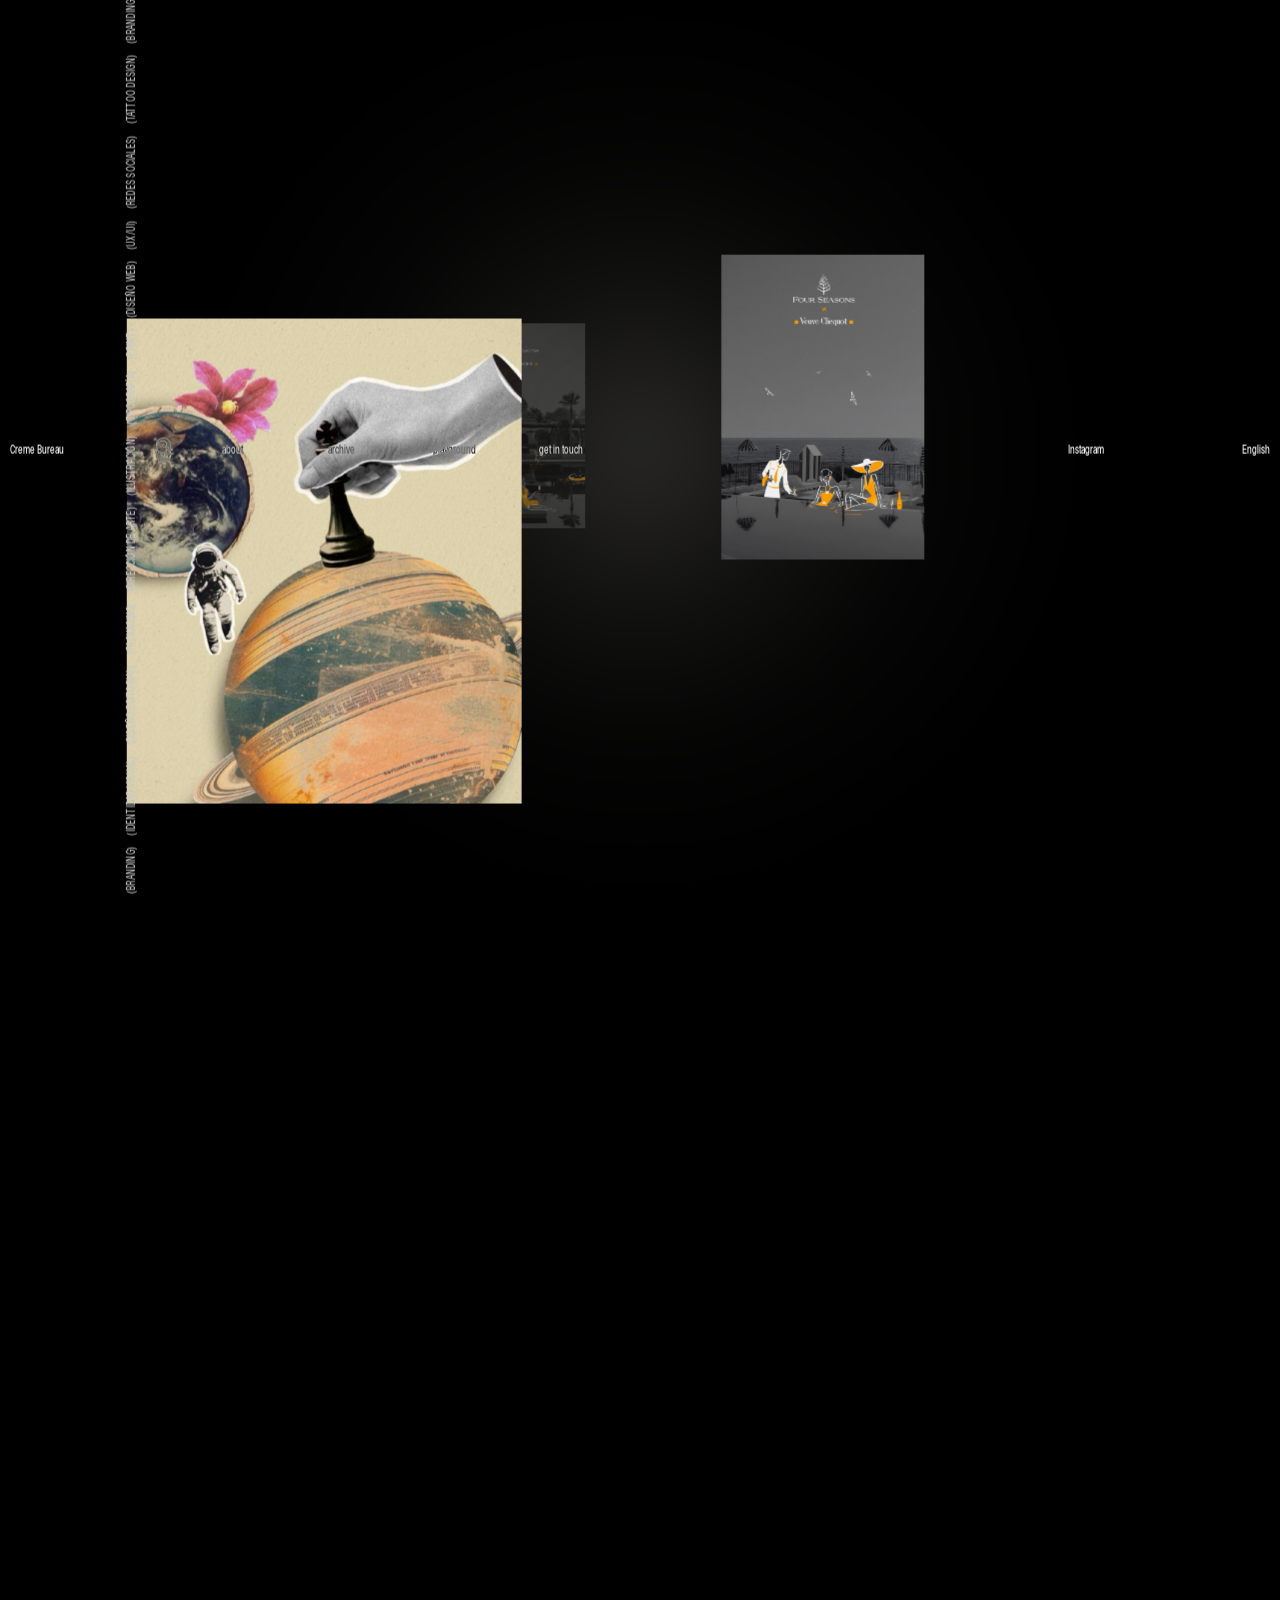
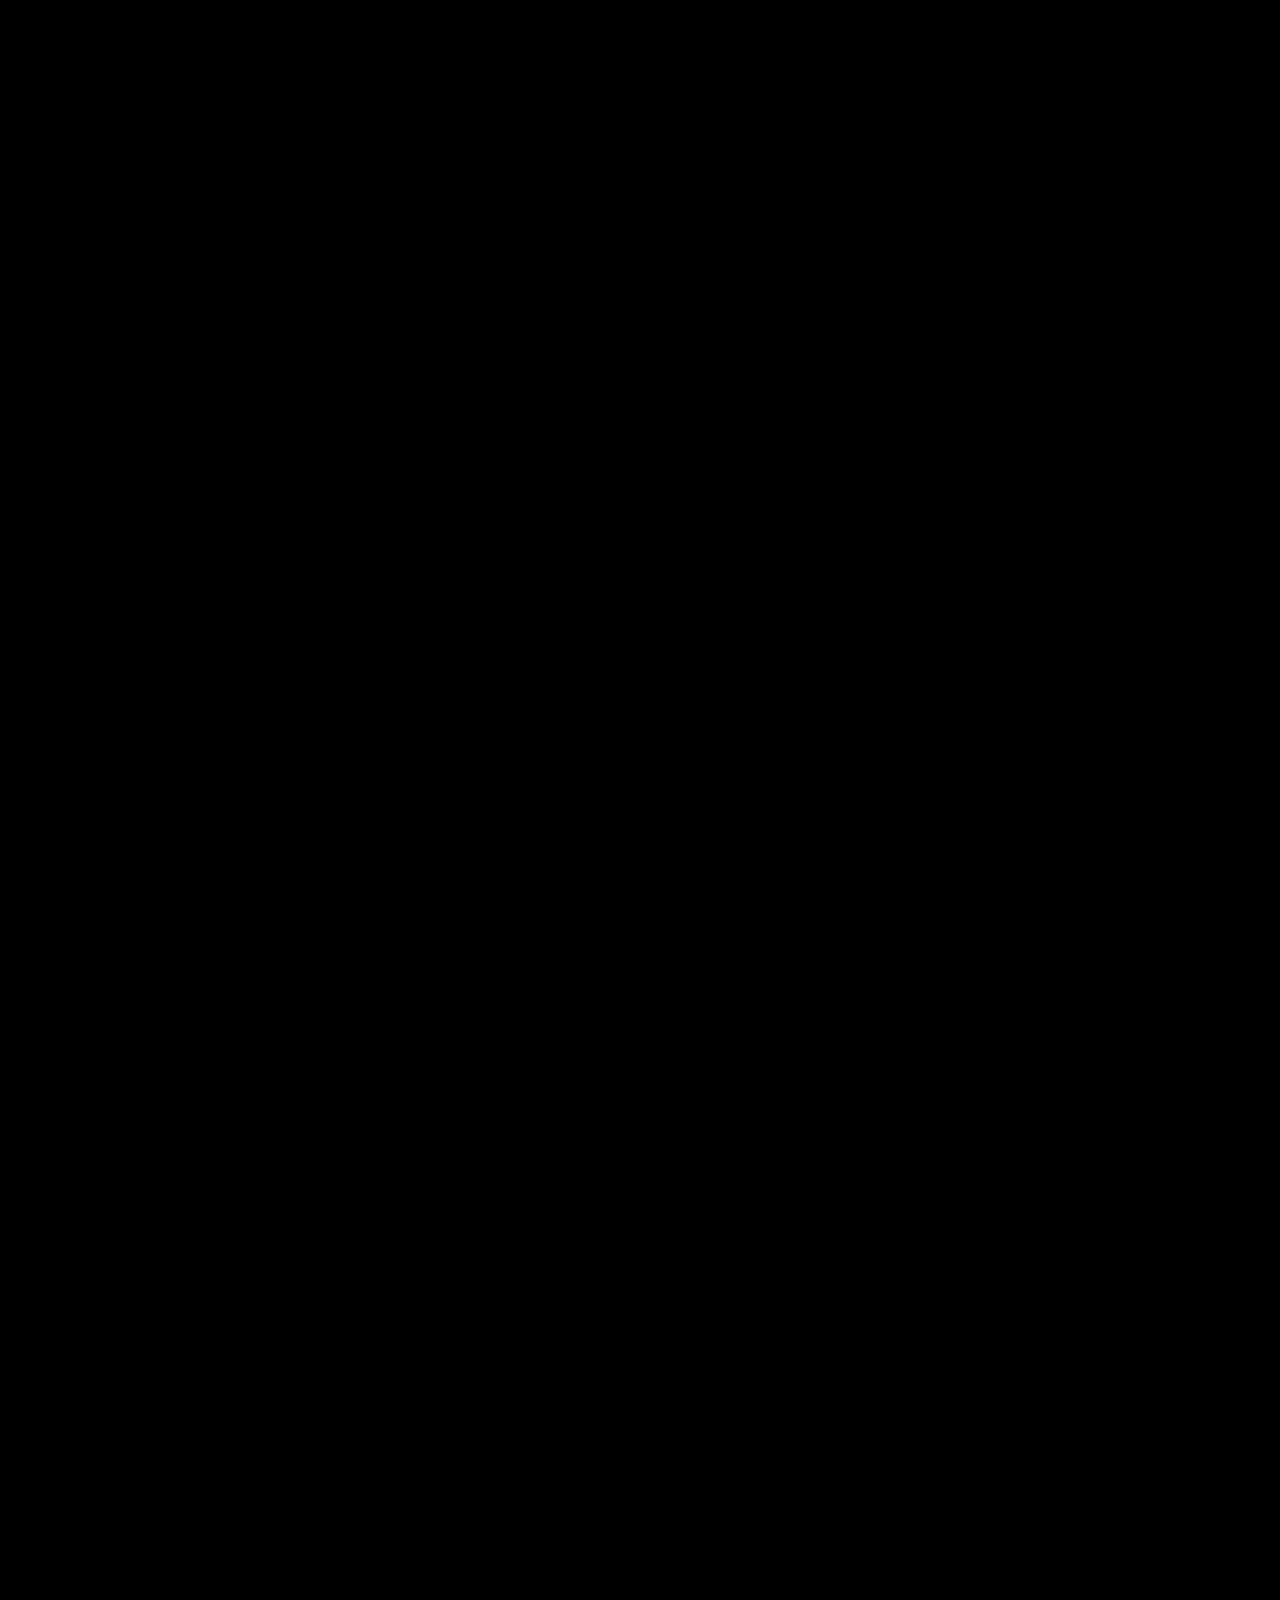
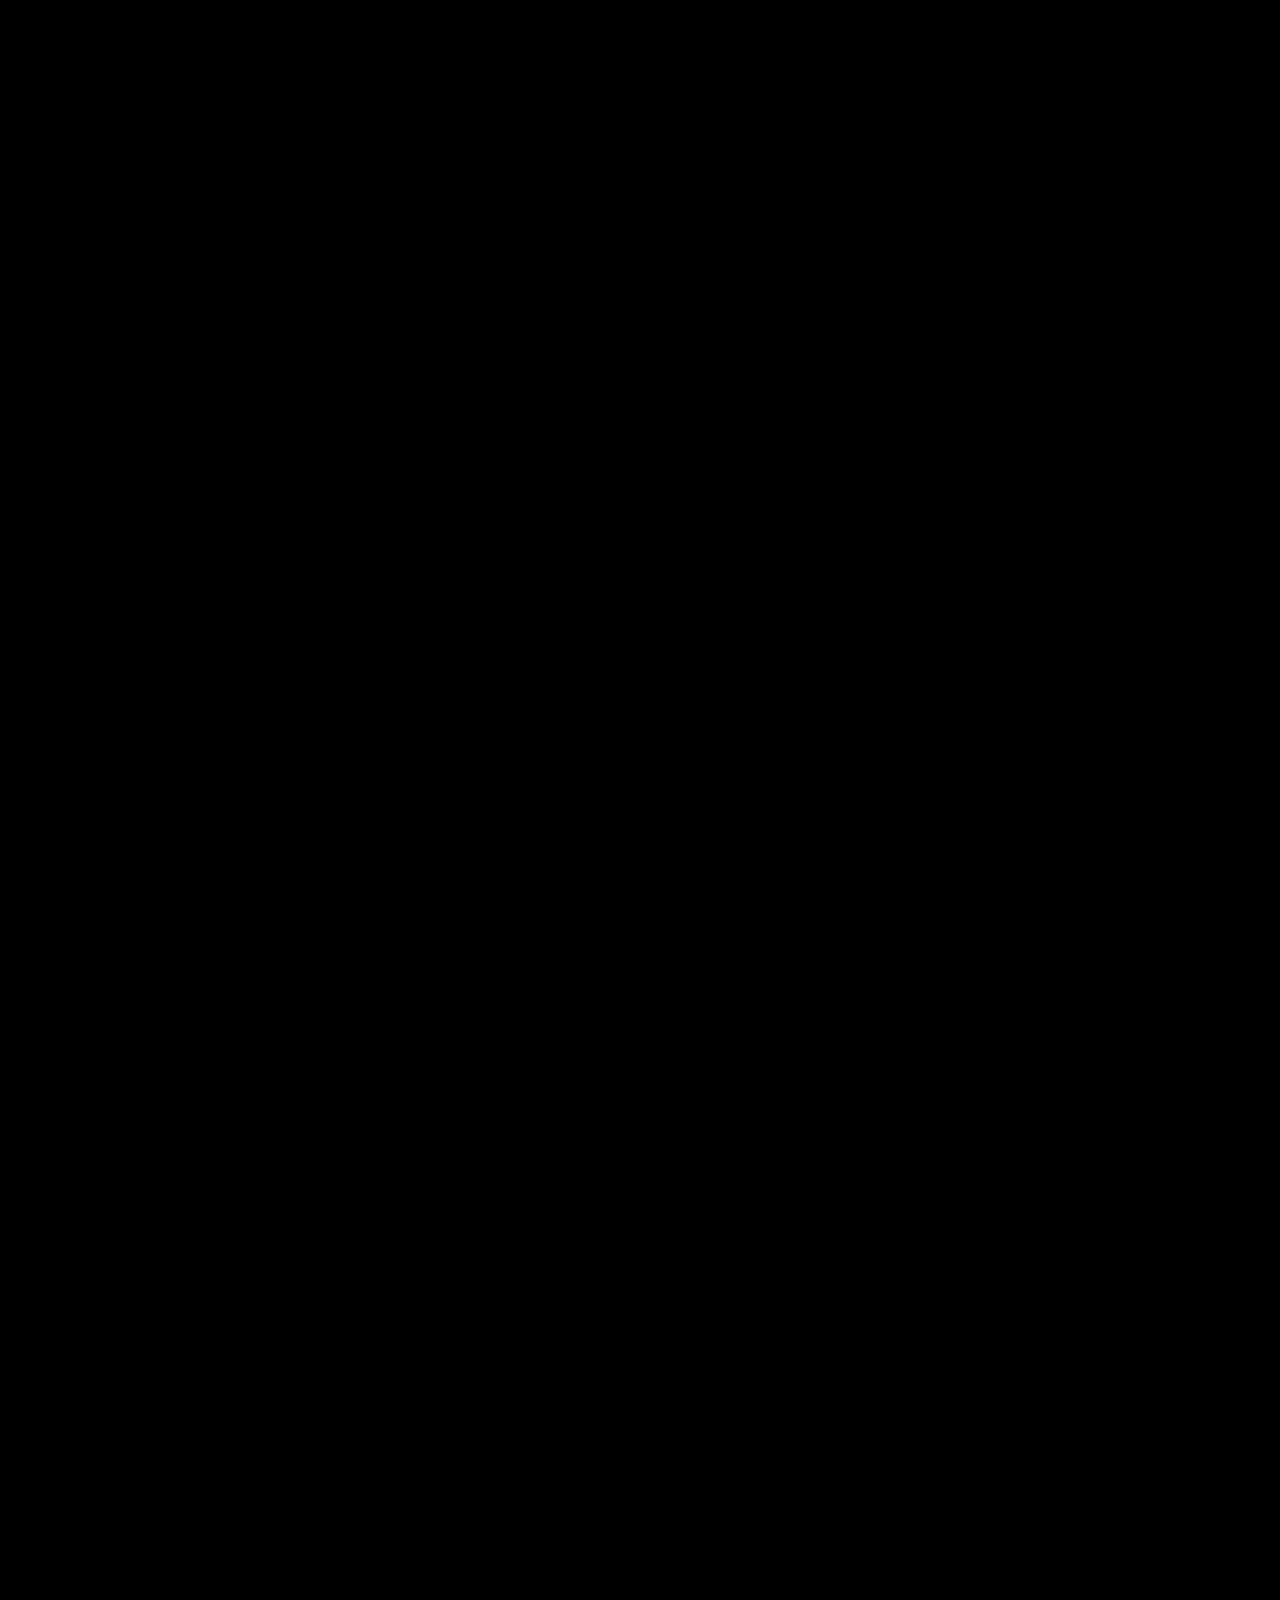
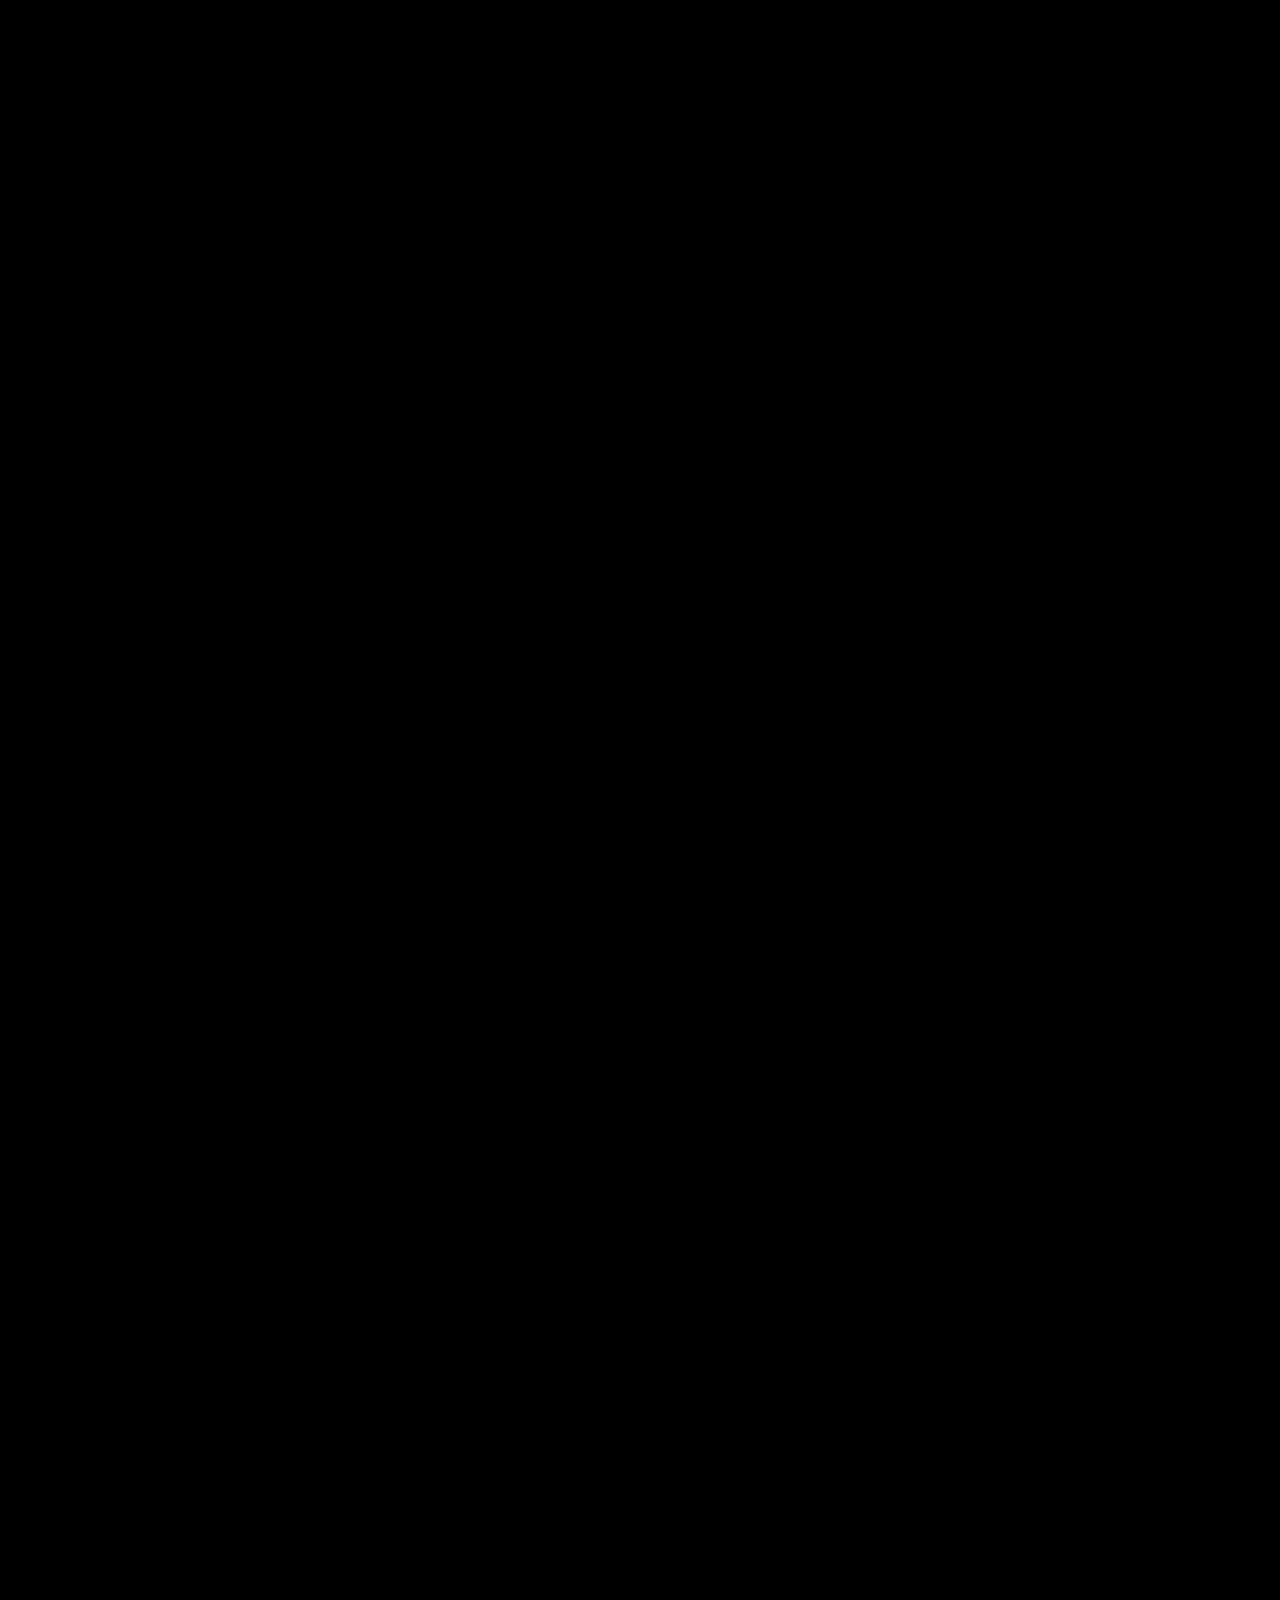
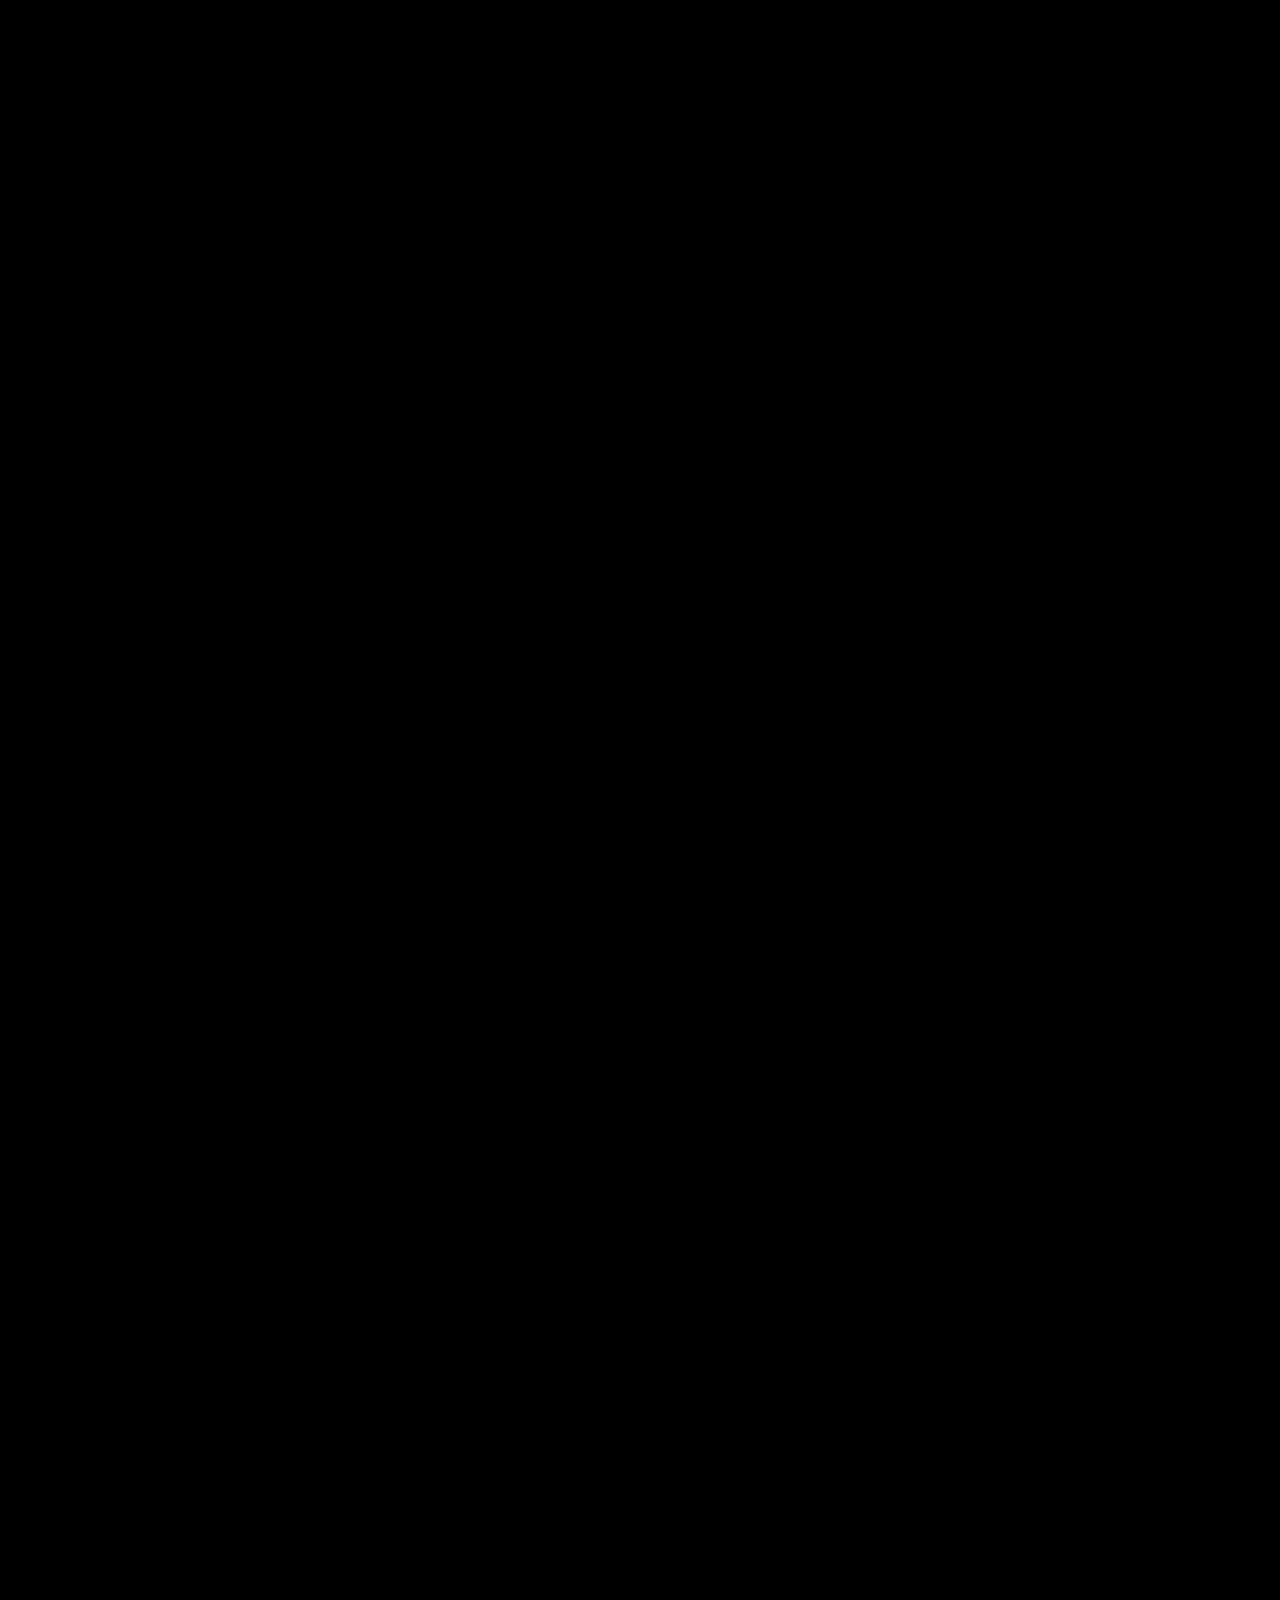
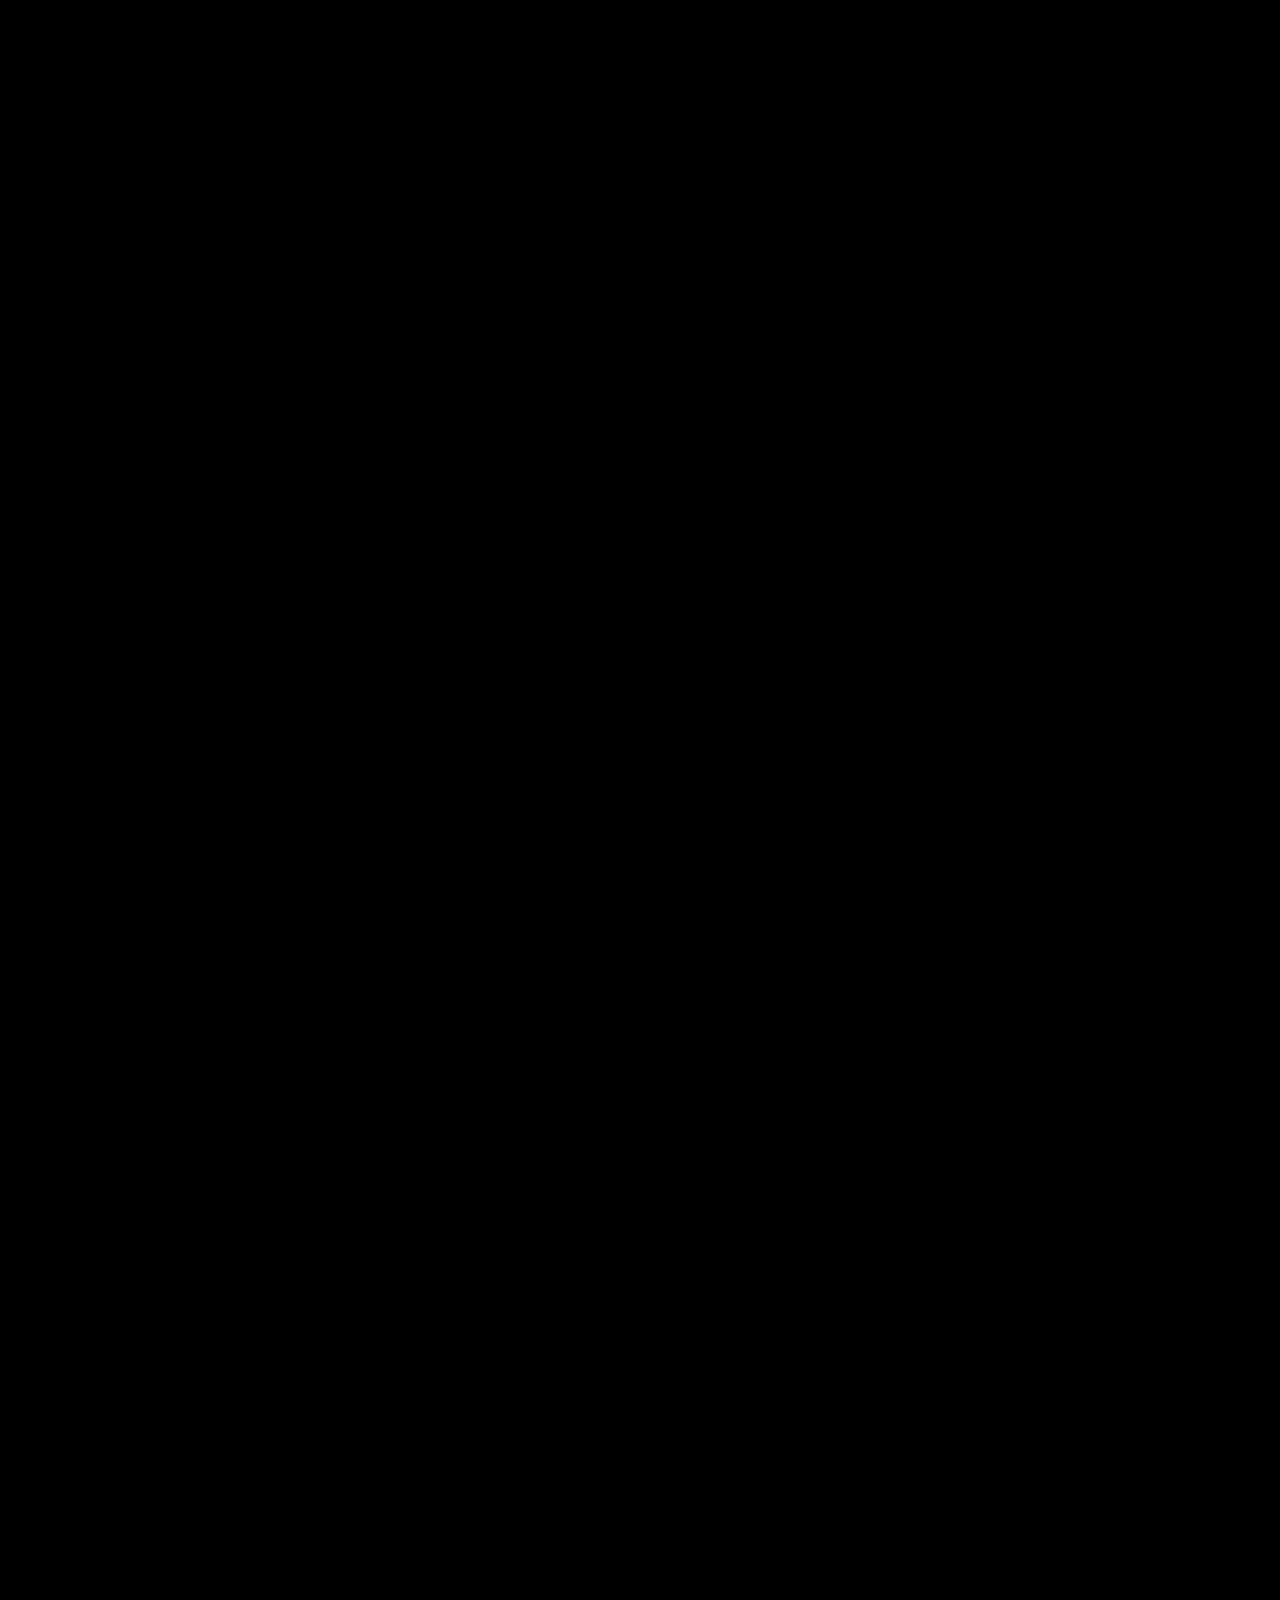
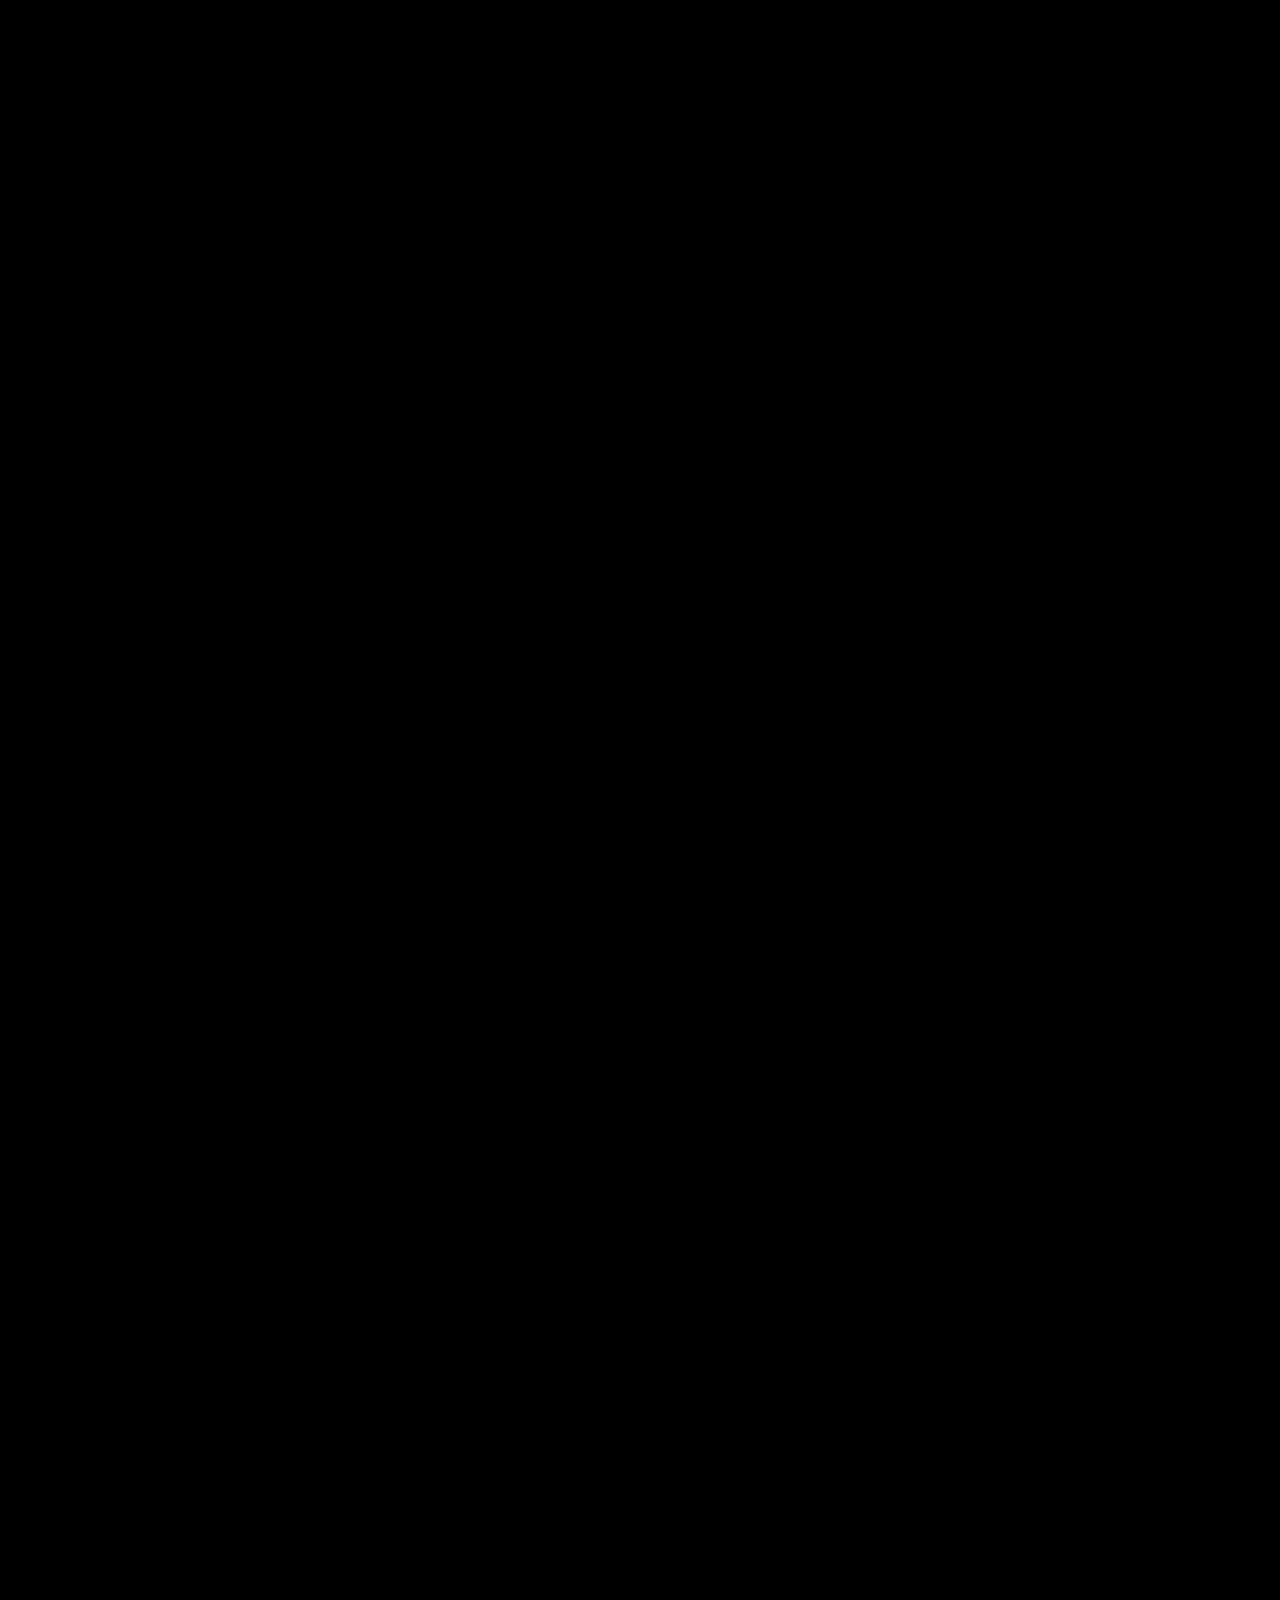
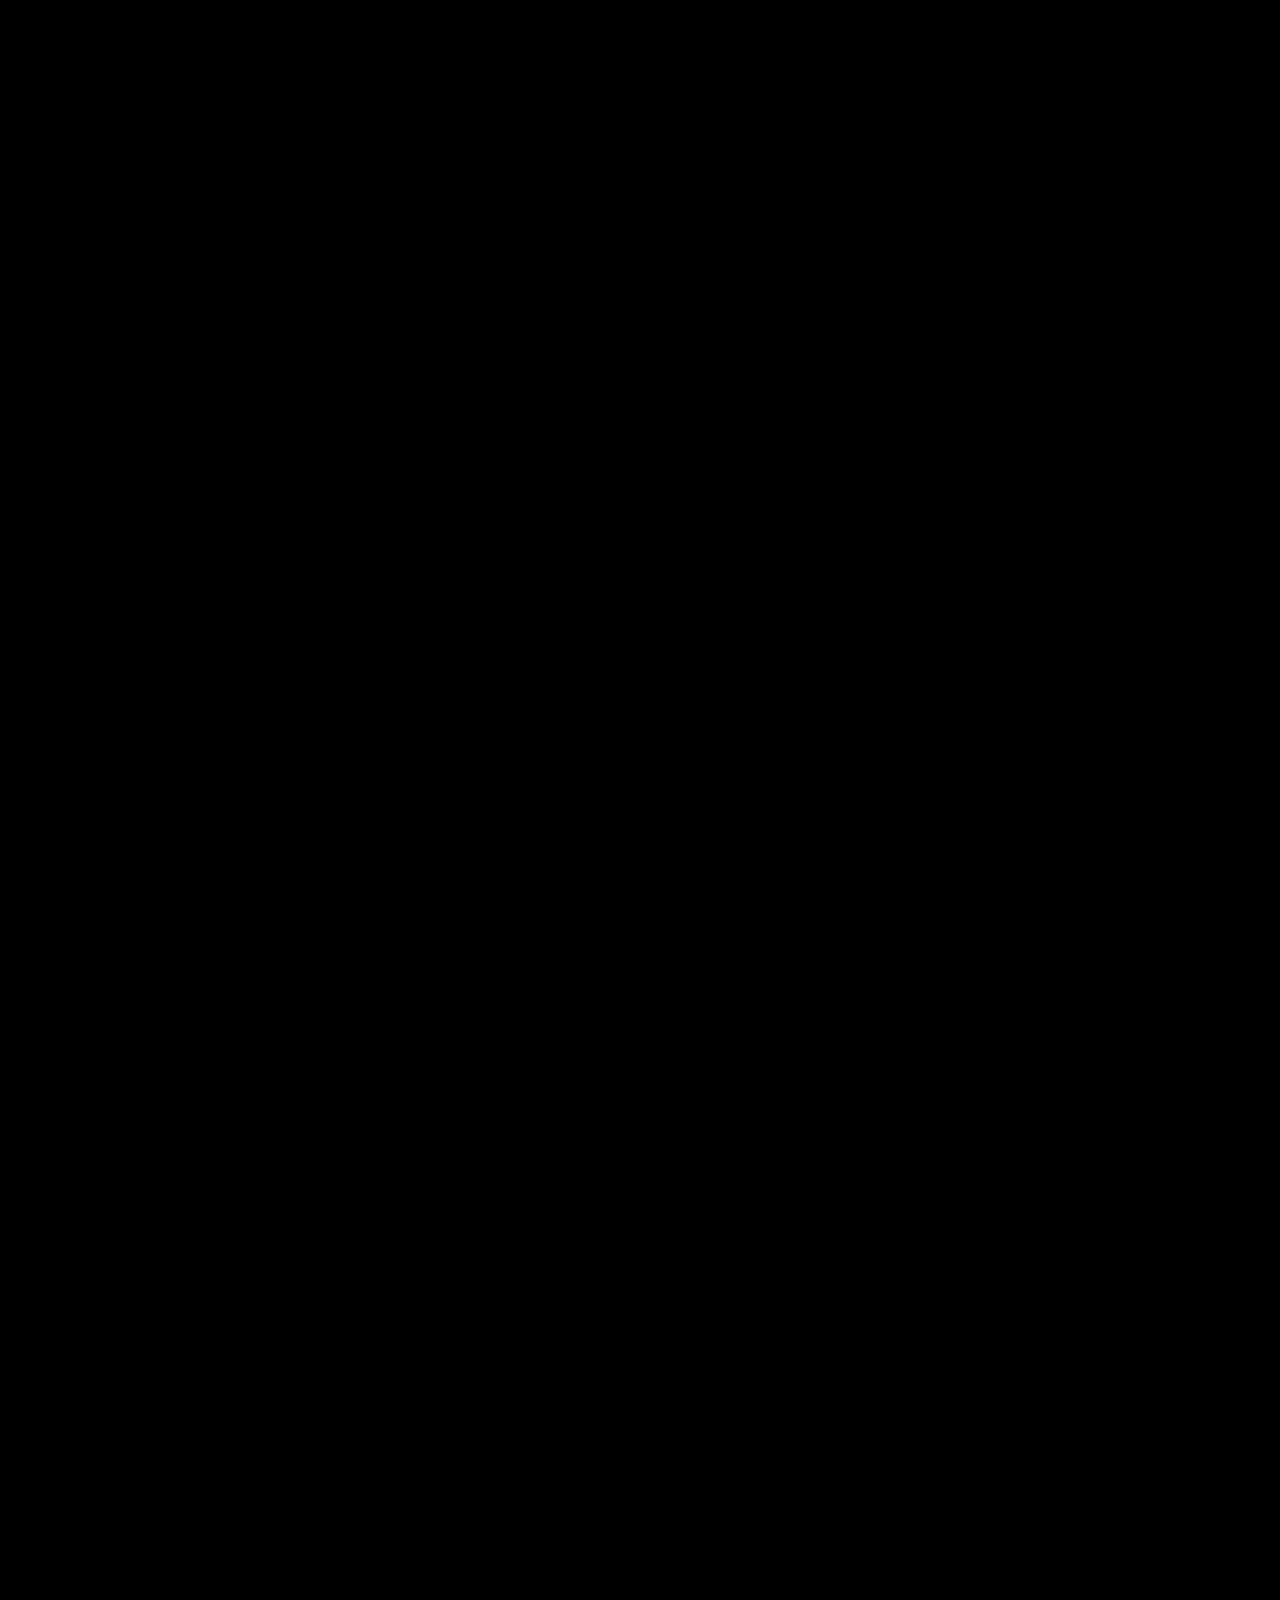
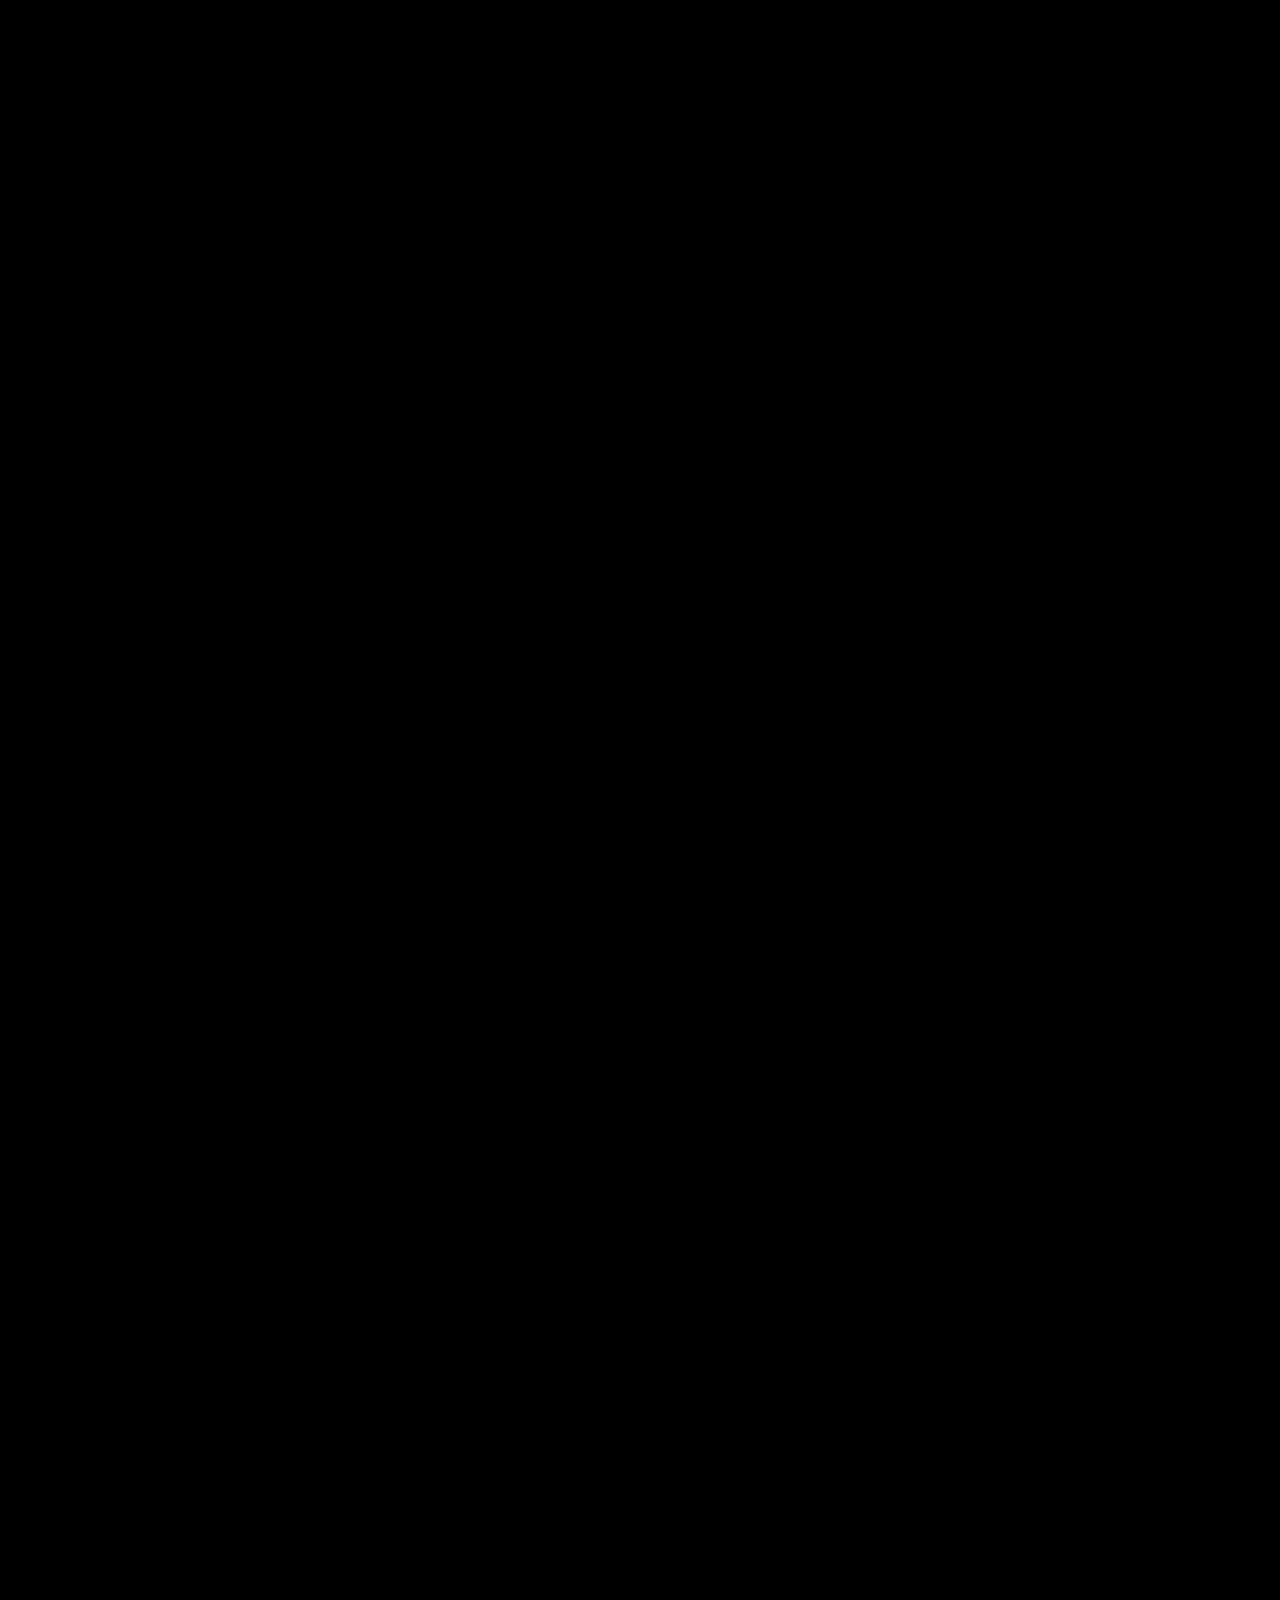
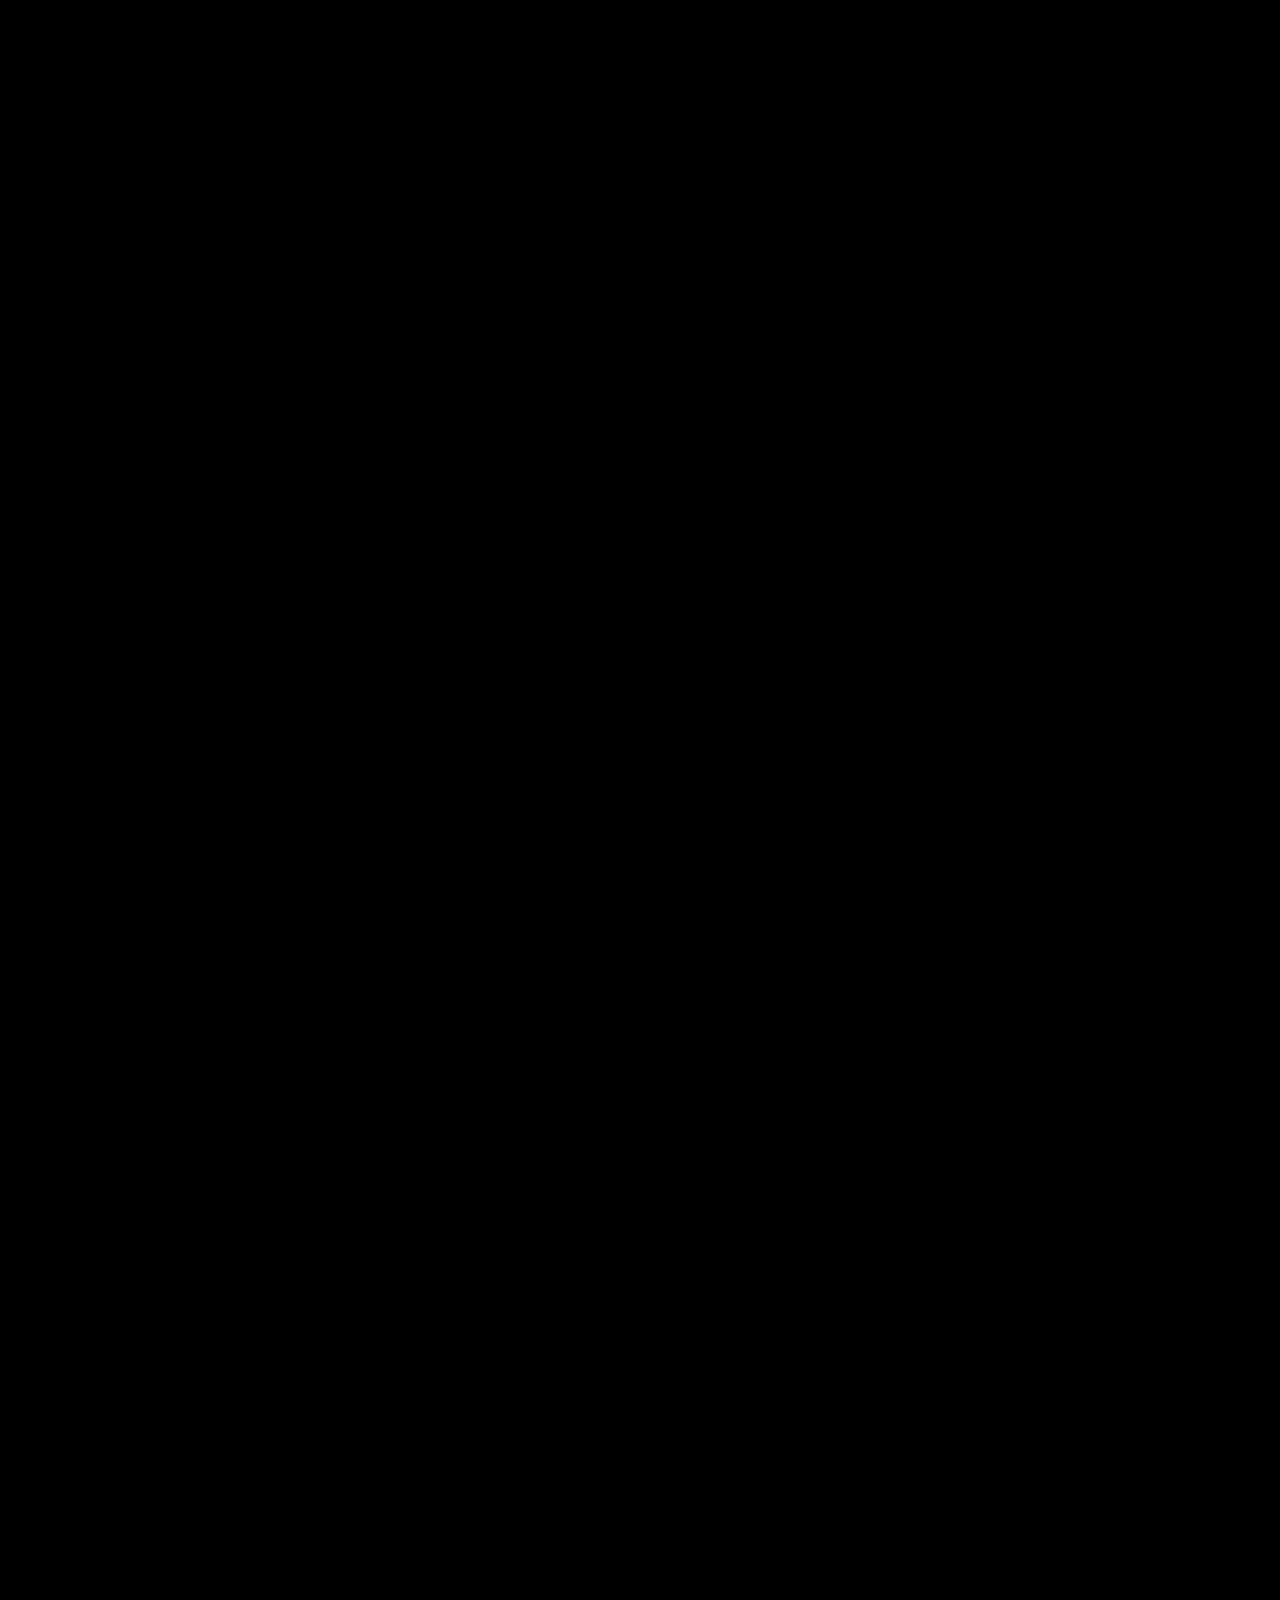
==== commit 87752367: "About: Formación y Experiencia desplegables en móvil Co-Authored-By: Claude Opus 5.5 <noreply@anthro" ====
--- a/index.html
+++ b/index.html
@@ -14,7 +14,7 @@
       rel="stylesheet"
       href="https://fonts.googleapis.com/css2?family=Cossette+Titre&family=Libertinus+Math&family=Libertinus+Serif:ital@1&display=swap"
     />
-    <link rel="stylesheet" href="css/estilo.css?v=202611250008" />
+    <link rel="stylesheet" href="css/estilo.css?v=202611250012" />
     <link
       rel="icon"
       type="image/png"
@@ -97,6 +97,6 @@
       </div>
     </main>
 
-    <script src="js/cristal.js?v=202611250008"></script>
+    <script src="js/cristal.js?v=202611250012"></script>
   </body>
 </html>
--- a/css/estilo.css
+++ b/css/estilo.css
@@ -1668,3 +1668,66 @@
     margin-top: 7vh;
   }
 }
+
+/* About en móvil: Formación y Experiencia como desplegables */
+@media (max-width: 40rem) {
+  .plegable__boton {
+    display: flex;
+    justify-content: space-between;
+    align-items: baseline;
+    gap: 1em;
+    cursor: pointer;
+    -webkit-tap-highlight-color: transparent;
+    user-select: none;
+  }
+
+  .plegable__boton::after {
+    content: "+";
+    font-family: var(--titulo);
+    font-size: 1.3em;
+    line-height: 1;
+    color: var(--tinta);
+    transition: transform 0.25s ease;
+  }
+
+  .plegable--abierto .plegable__boton::after {
+    transform: rotate(45deg);
+  }
+
+  .plegable__boton:focus-visible {
+    outline: 1px dashed var(--tinta);
+    outline-offset: 4px;
+  }
+
+  /* Experiencia es una etiqueta de la retícula: ocupa todo el ancho en móvil */
+  .bloque.plegable .plegable__boton {
+    grid-column: 1 / -1;
+  }
+
+  /* Cerrado: solo se ve el título */
+  .lateral__bloque.plegable:not(.plegable--abierto) > :not(.plegable__boton),
+  .bloque.plegable:not(.plegable--abierto) + .tabla-envoltura {
+    display: none;
+  }
+
+  .lateral__bloque.plegable:not(.plegable--abierto) .plegable__boton {
+    margin-bottom: 0;
+  }
+
+  /* Abierto: aparece con suavidad */
+  .lateral__bloque.plegable--abierto > :not(.plegable__boton),
+  .bloque.plegable--abierto + .tabla-envoltura {
+    animation: plegable-abrir 0.3s ease;
+  }
+}
+
+@keyframes plegable-abrir {
+  from { opacity: 0; transform: translateY(-4px); }
+  to   { opacity: 1; transform: none; }
+}
+
+@media (prefers-reduced-motion: reduce) {
+  .plegable__boton::after { transition: none; }
+  .lateral__bloque.plegable--abierto > :not(.plegable__boton),
+  .bloque.plegable--abierto + .tabla-envoltura { animation: none; }
+}
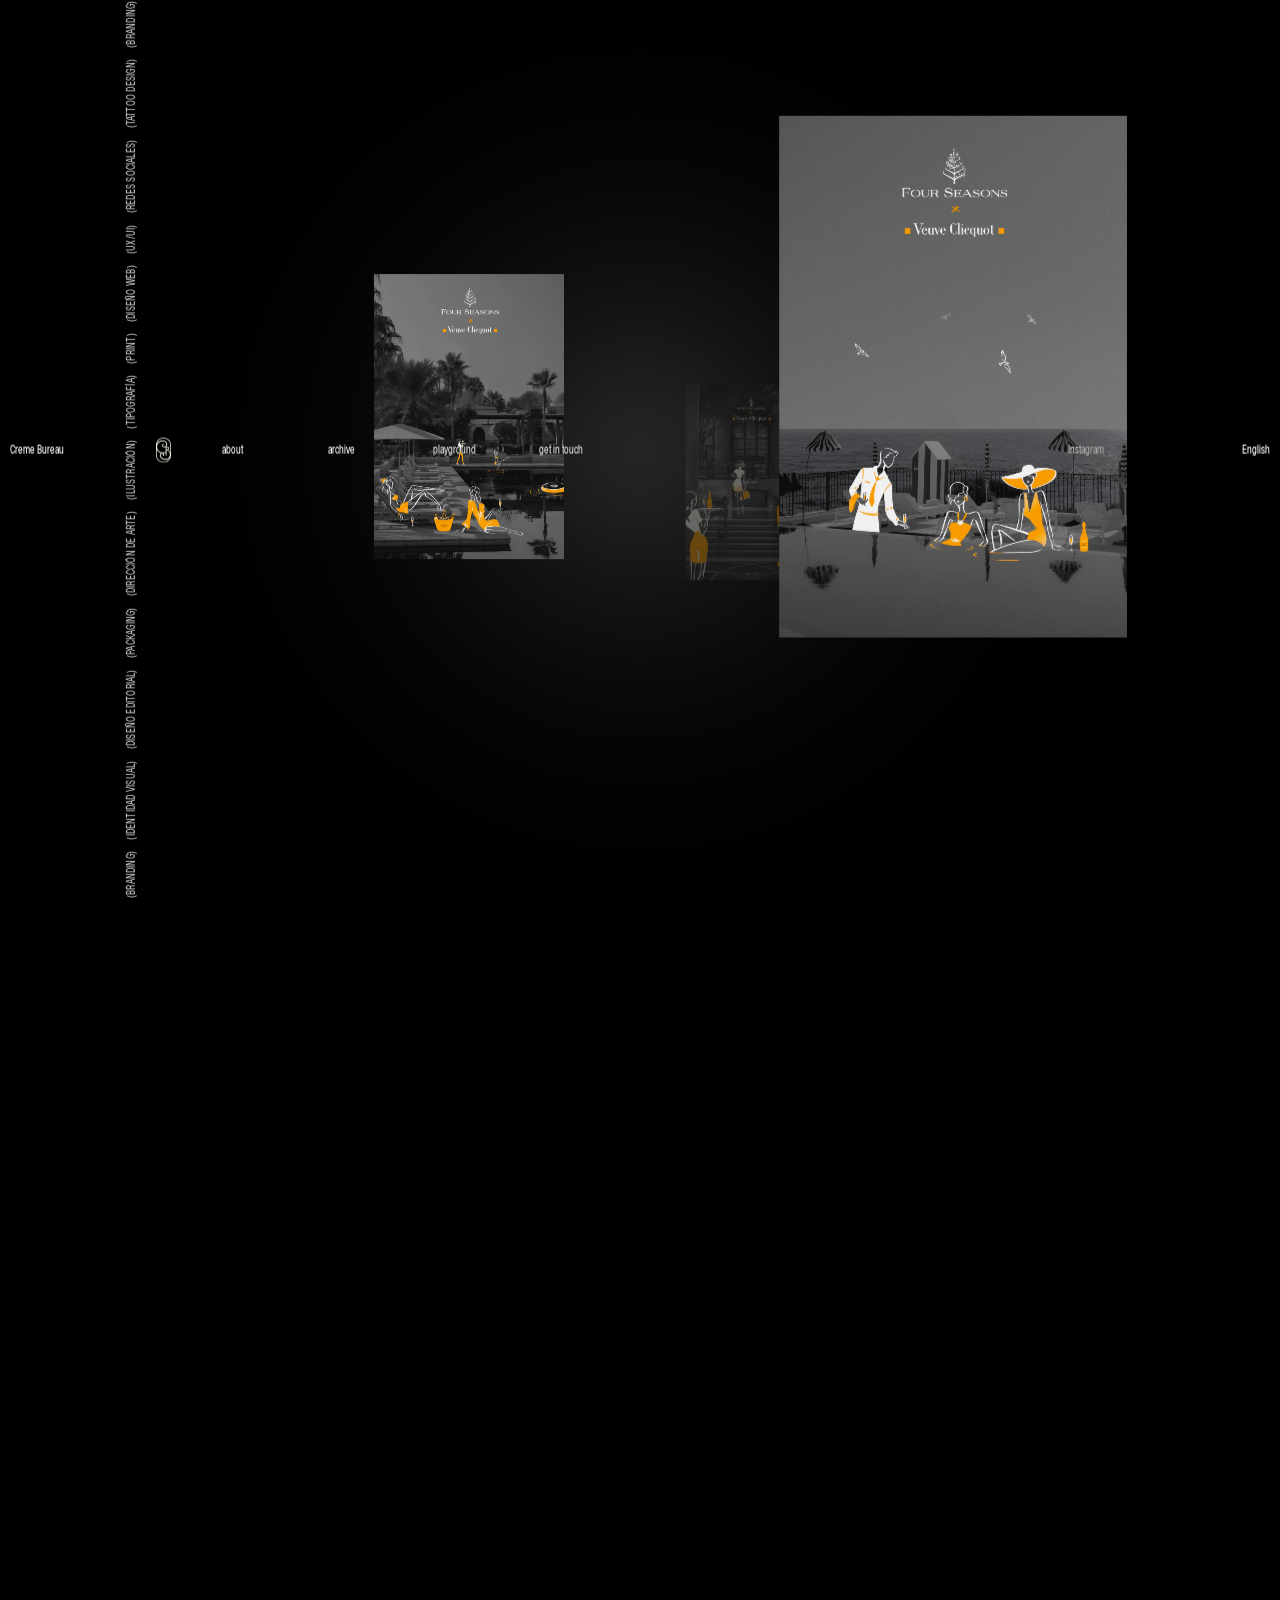
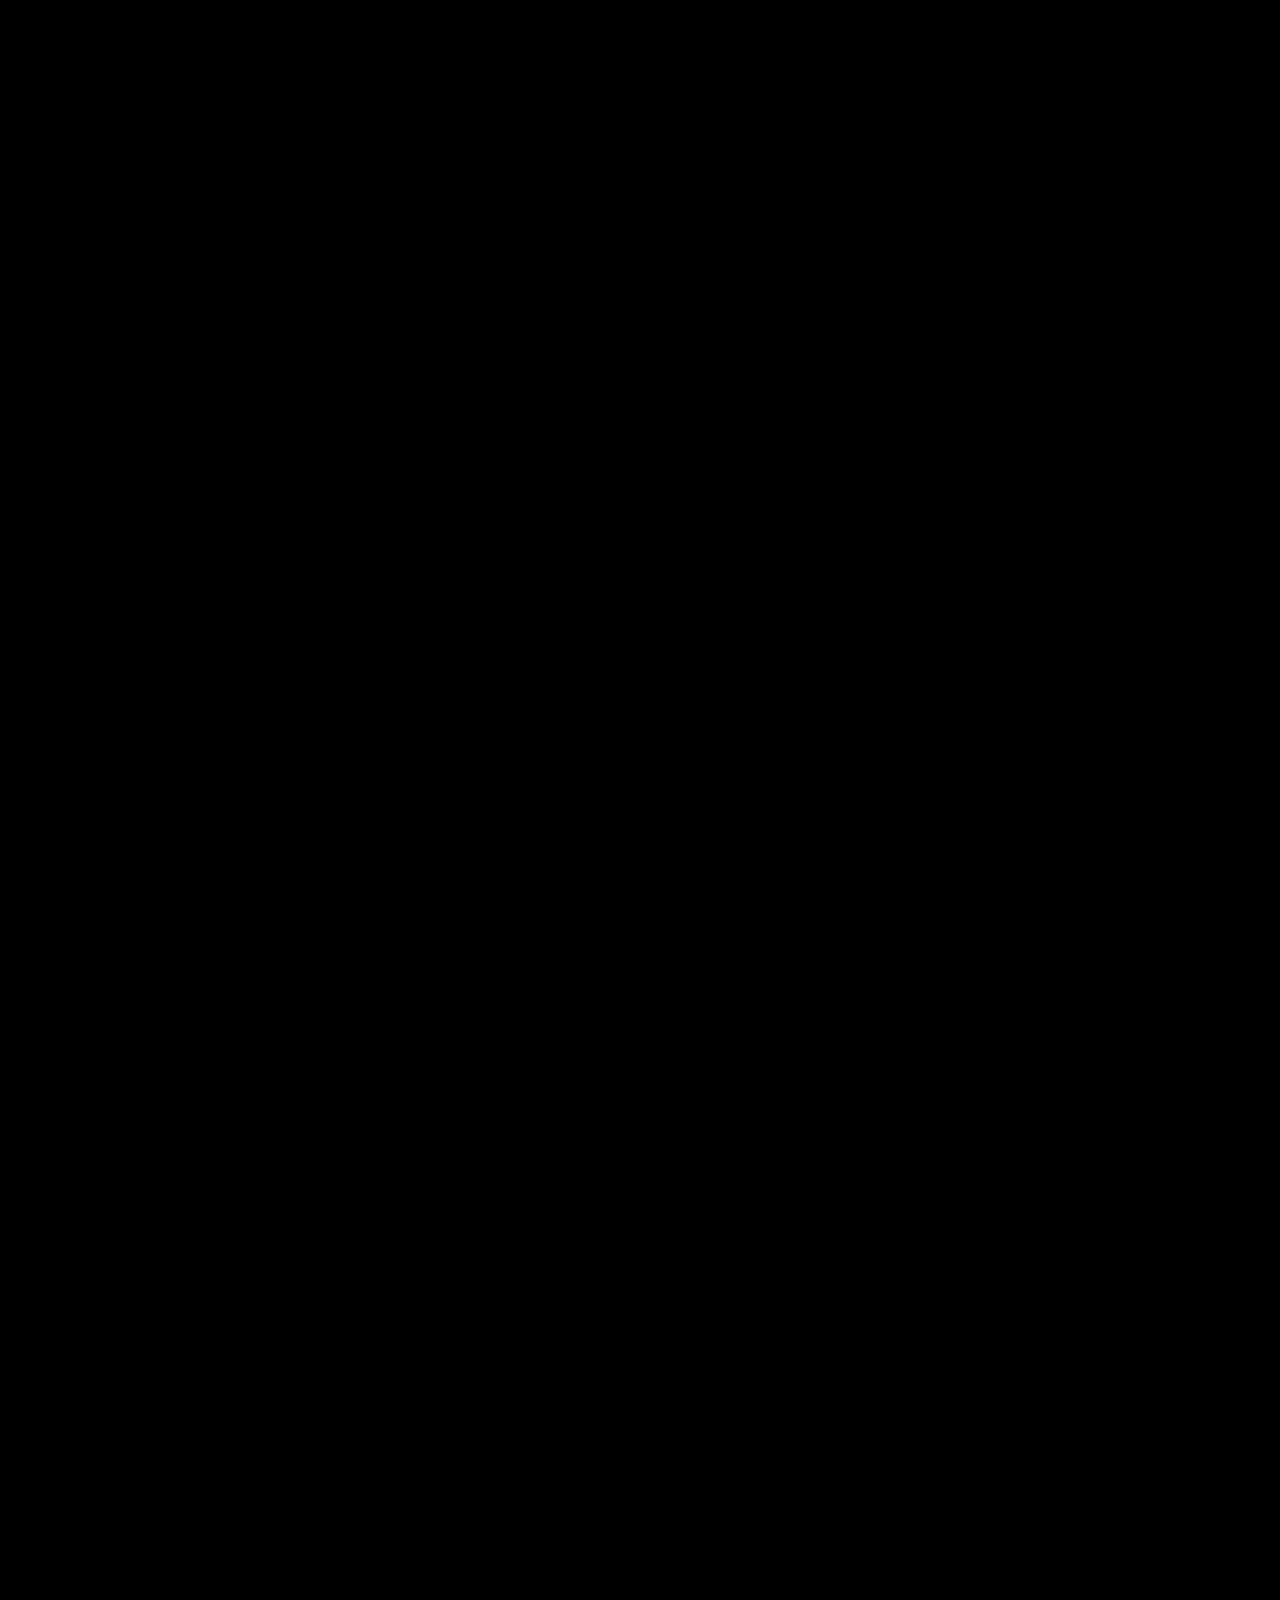
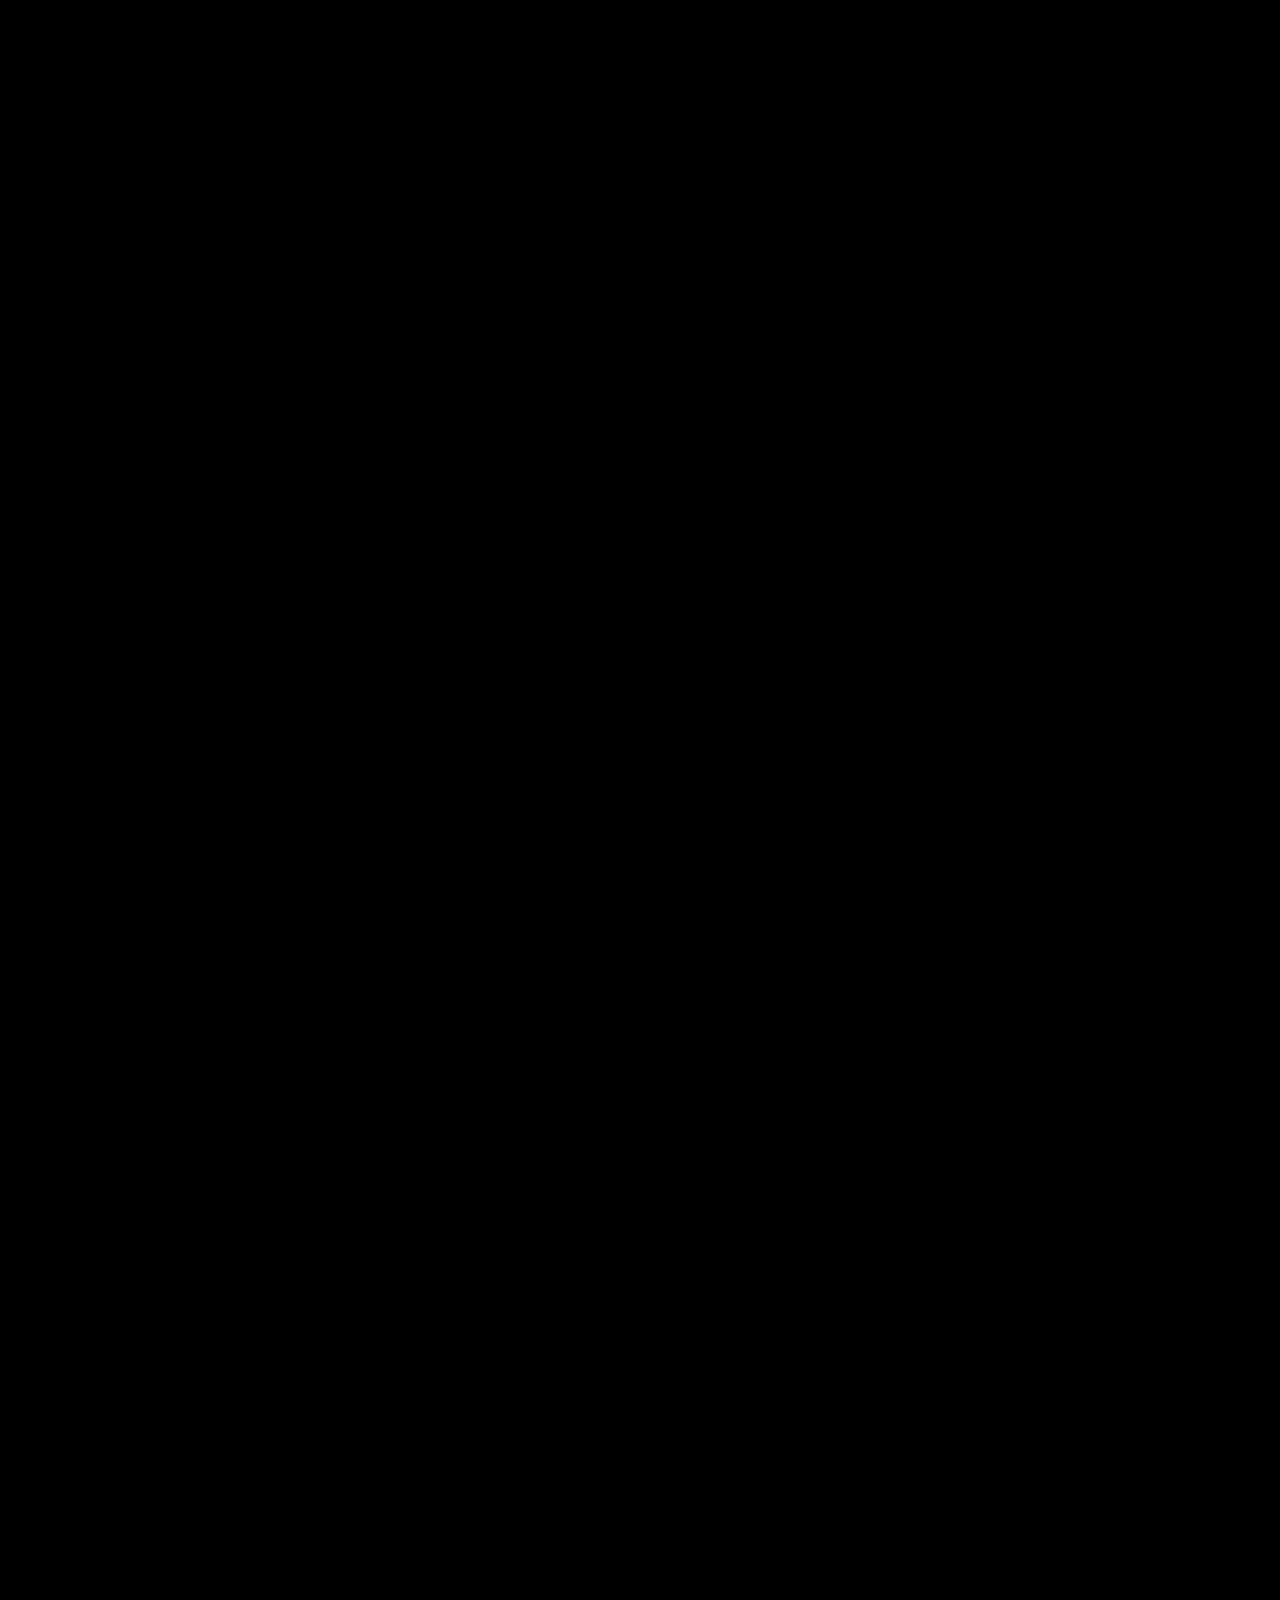
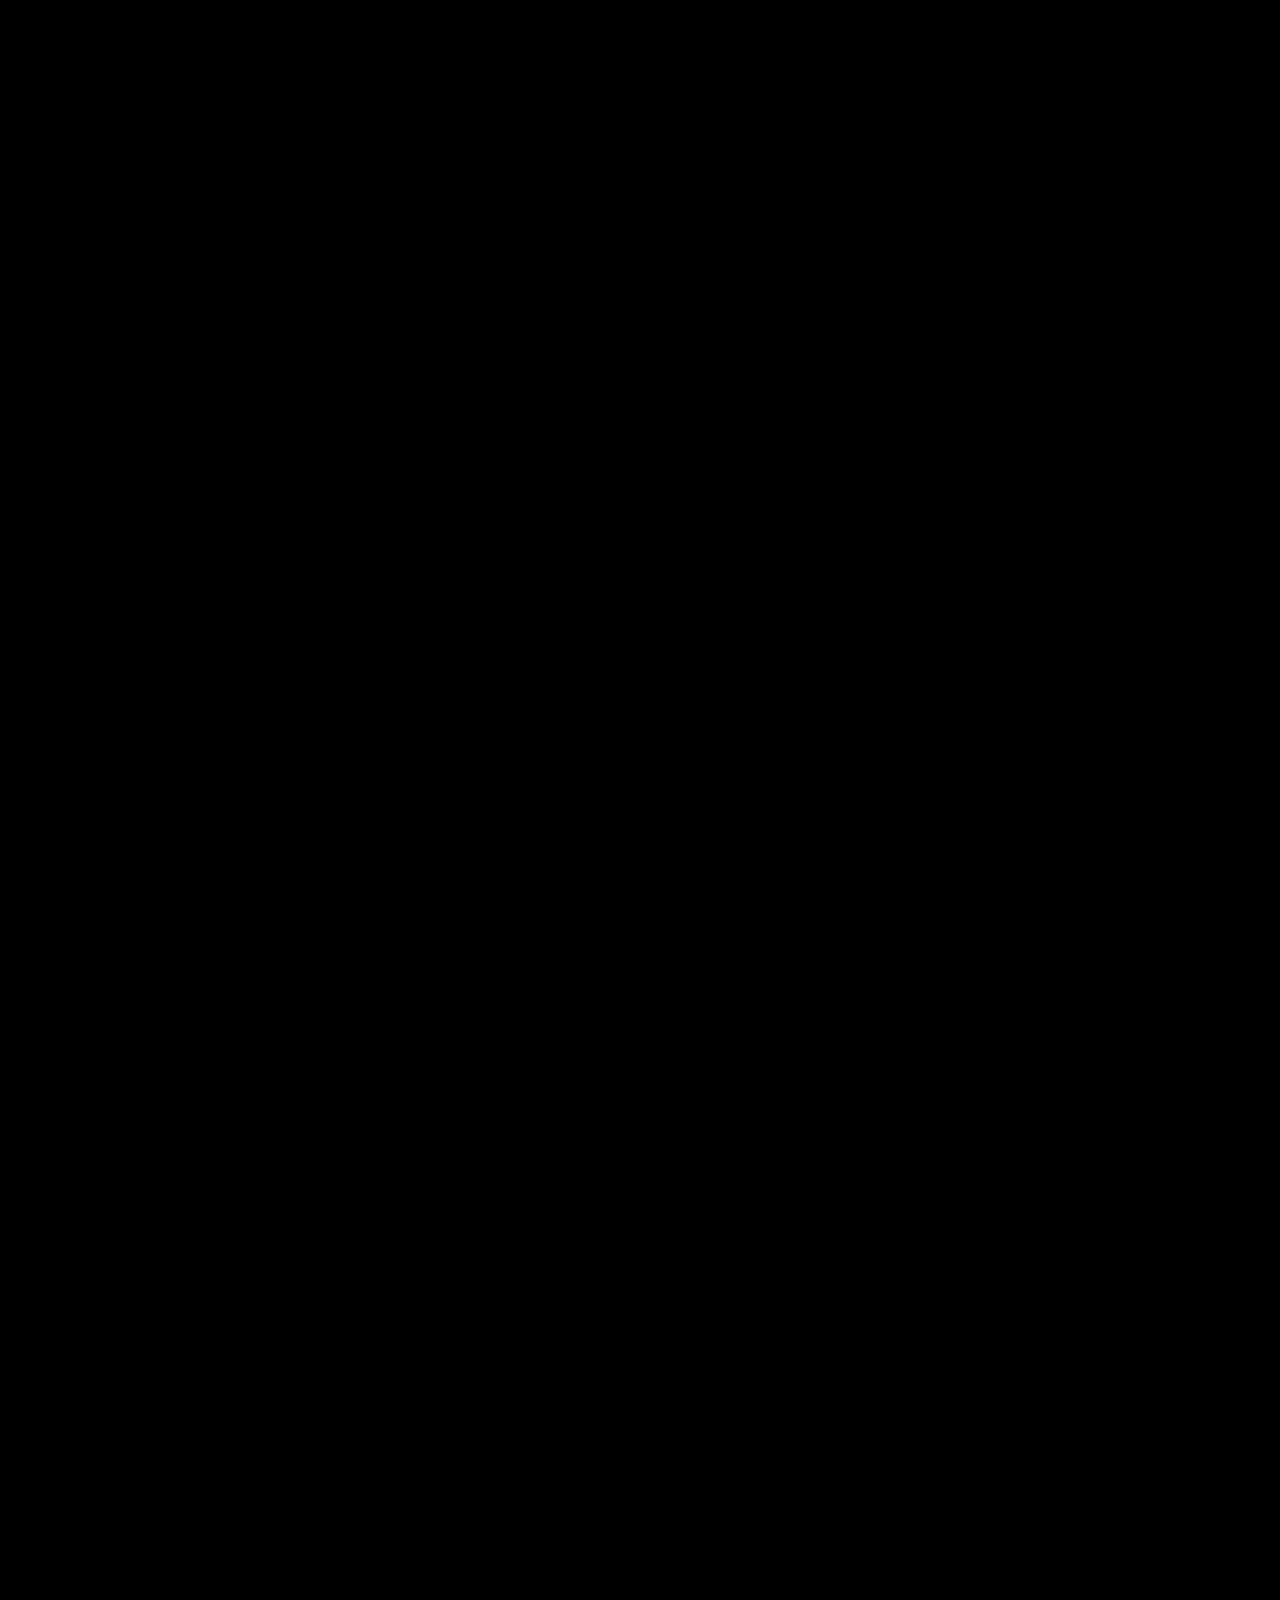
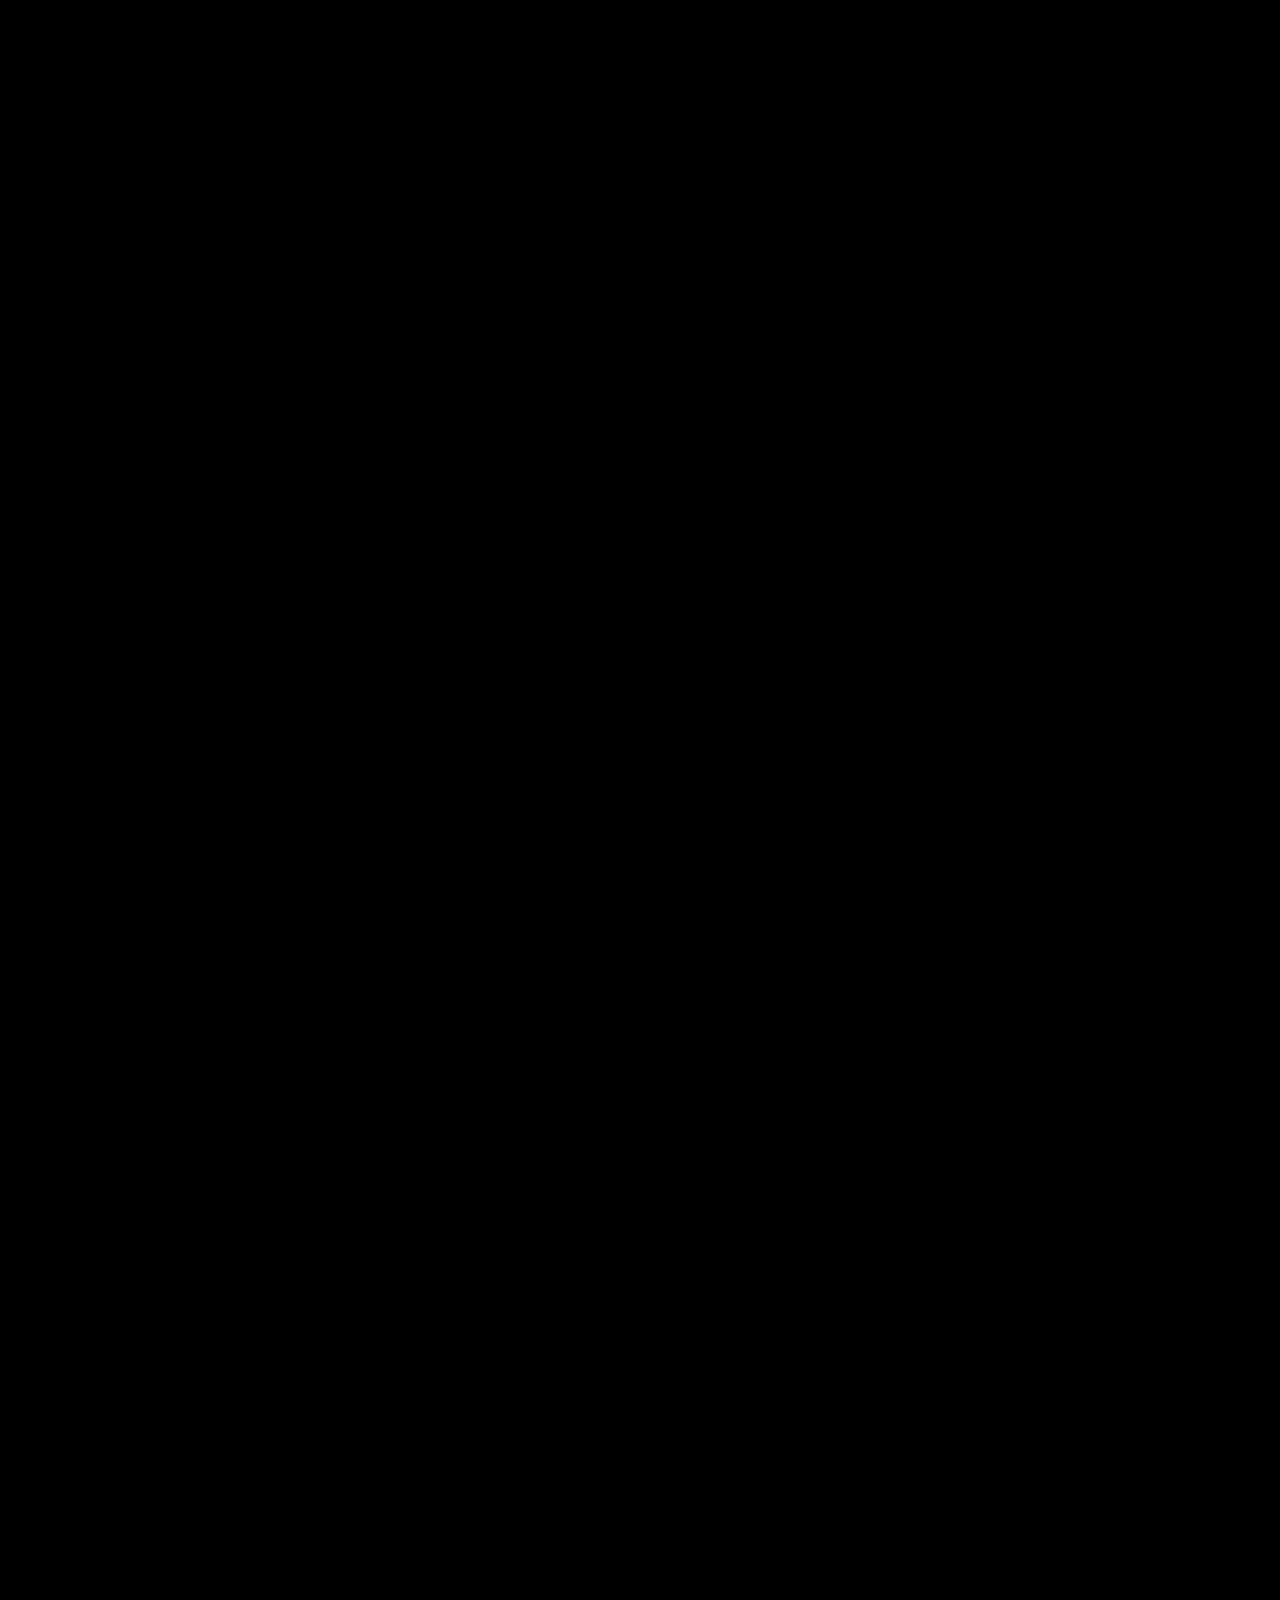
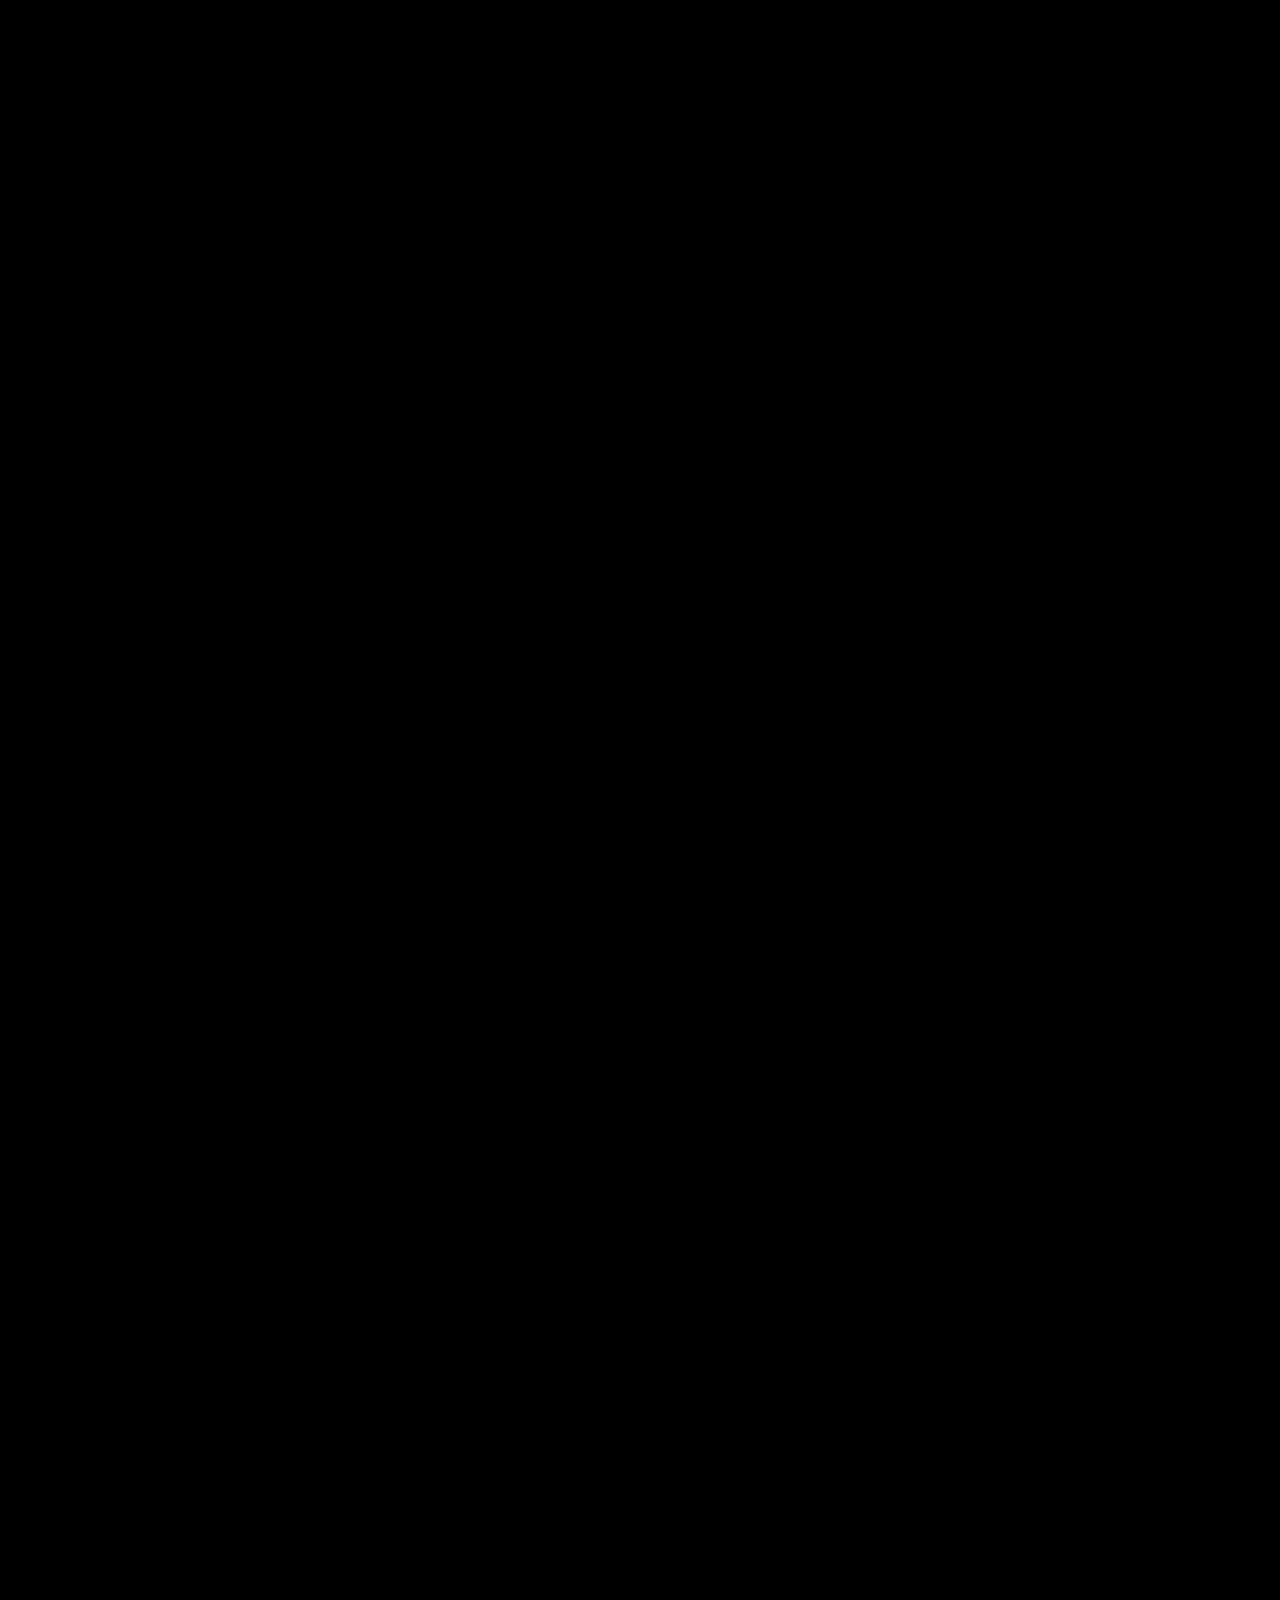
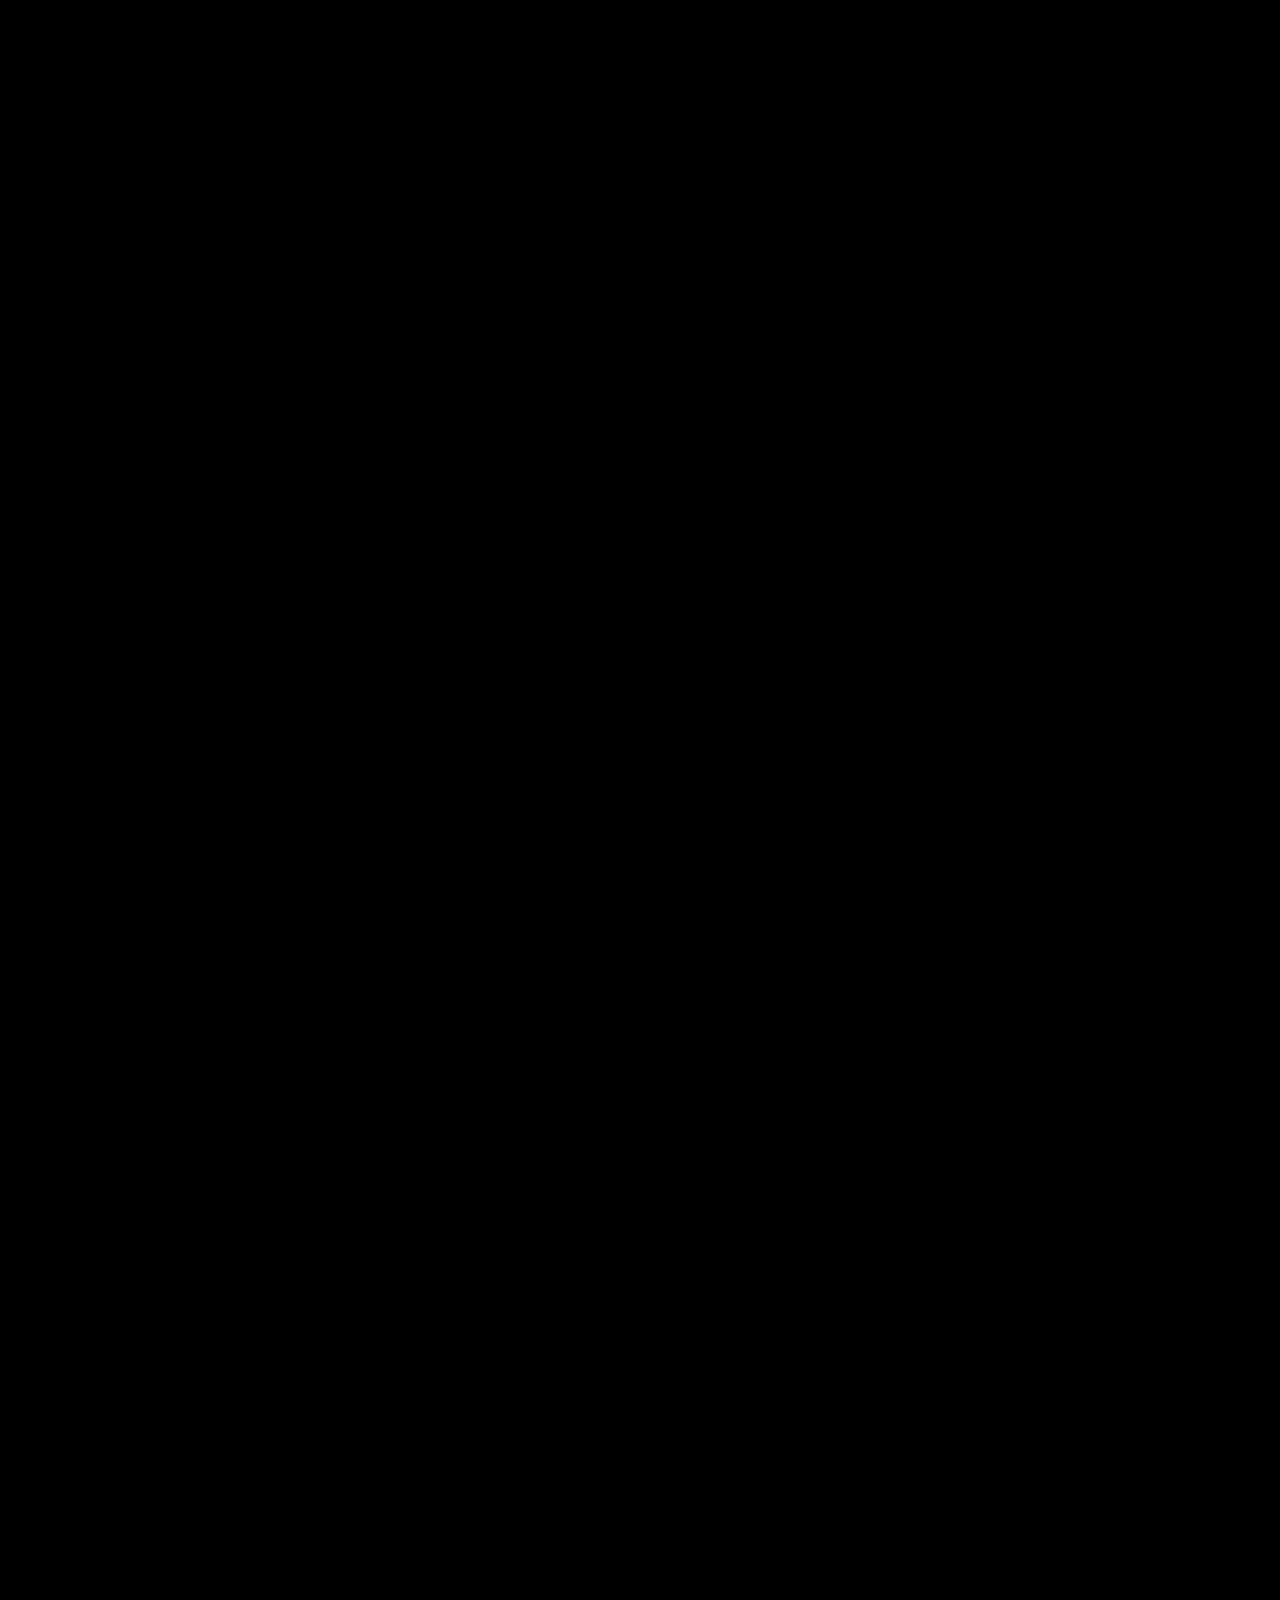
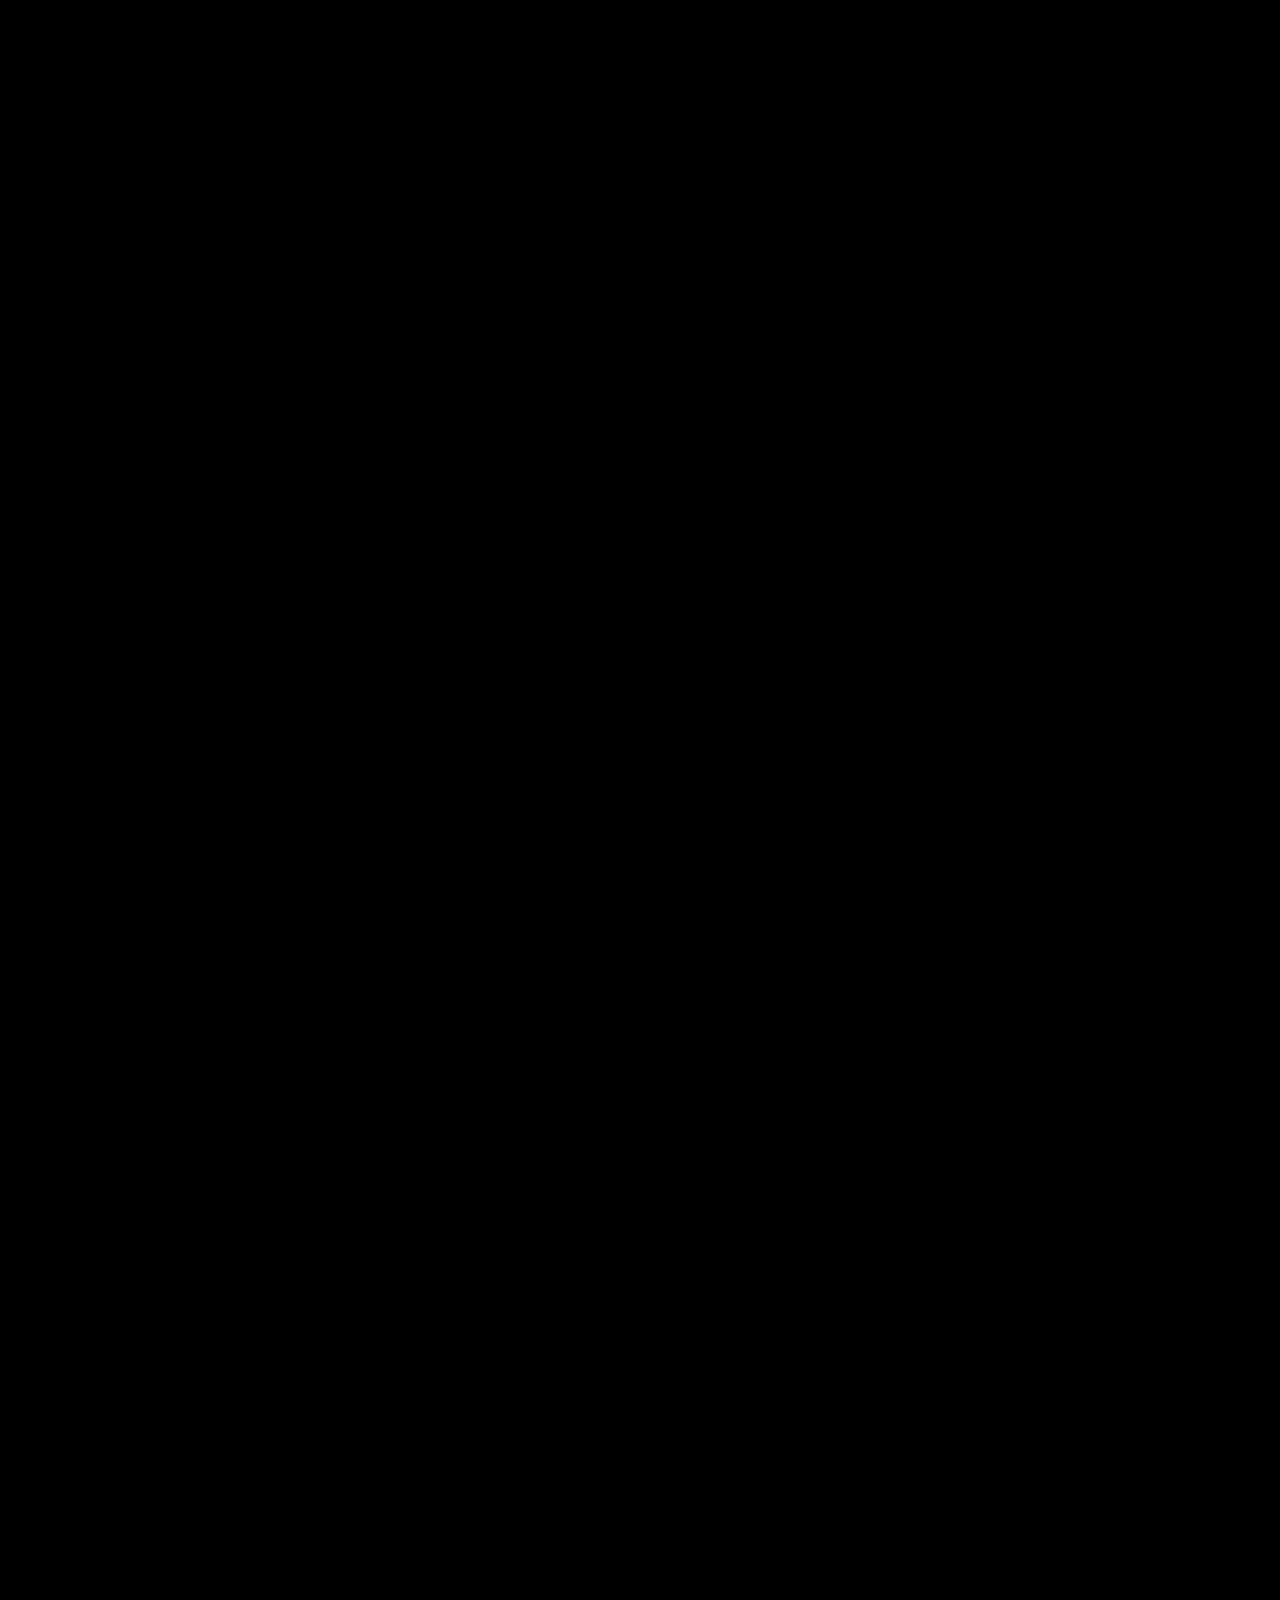
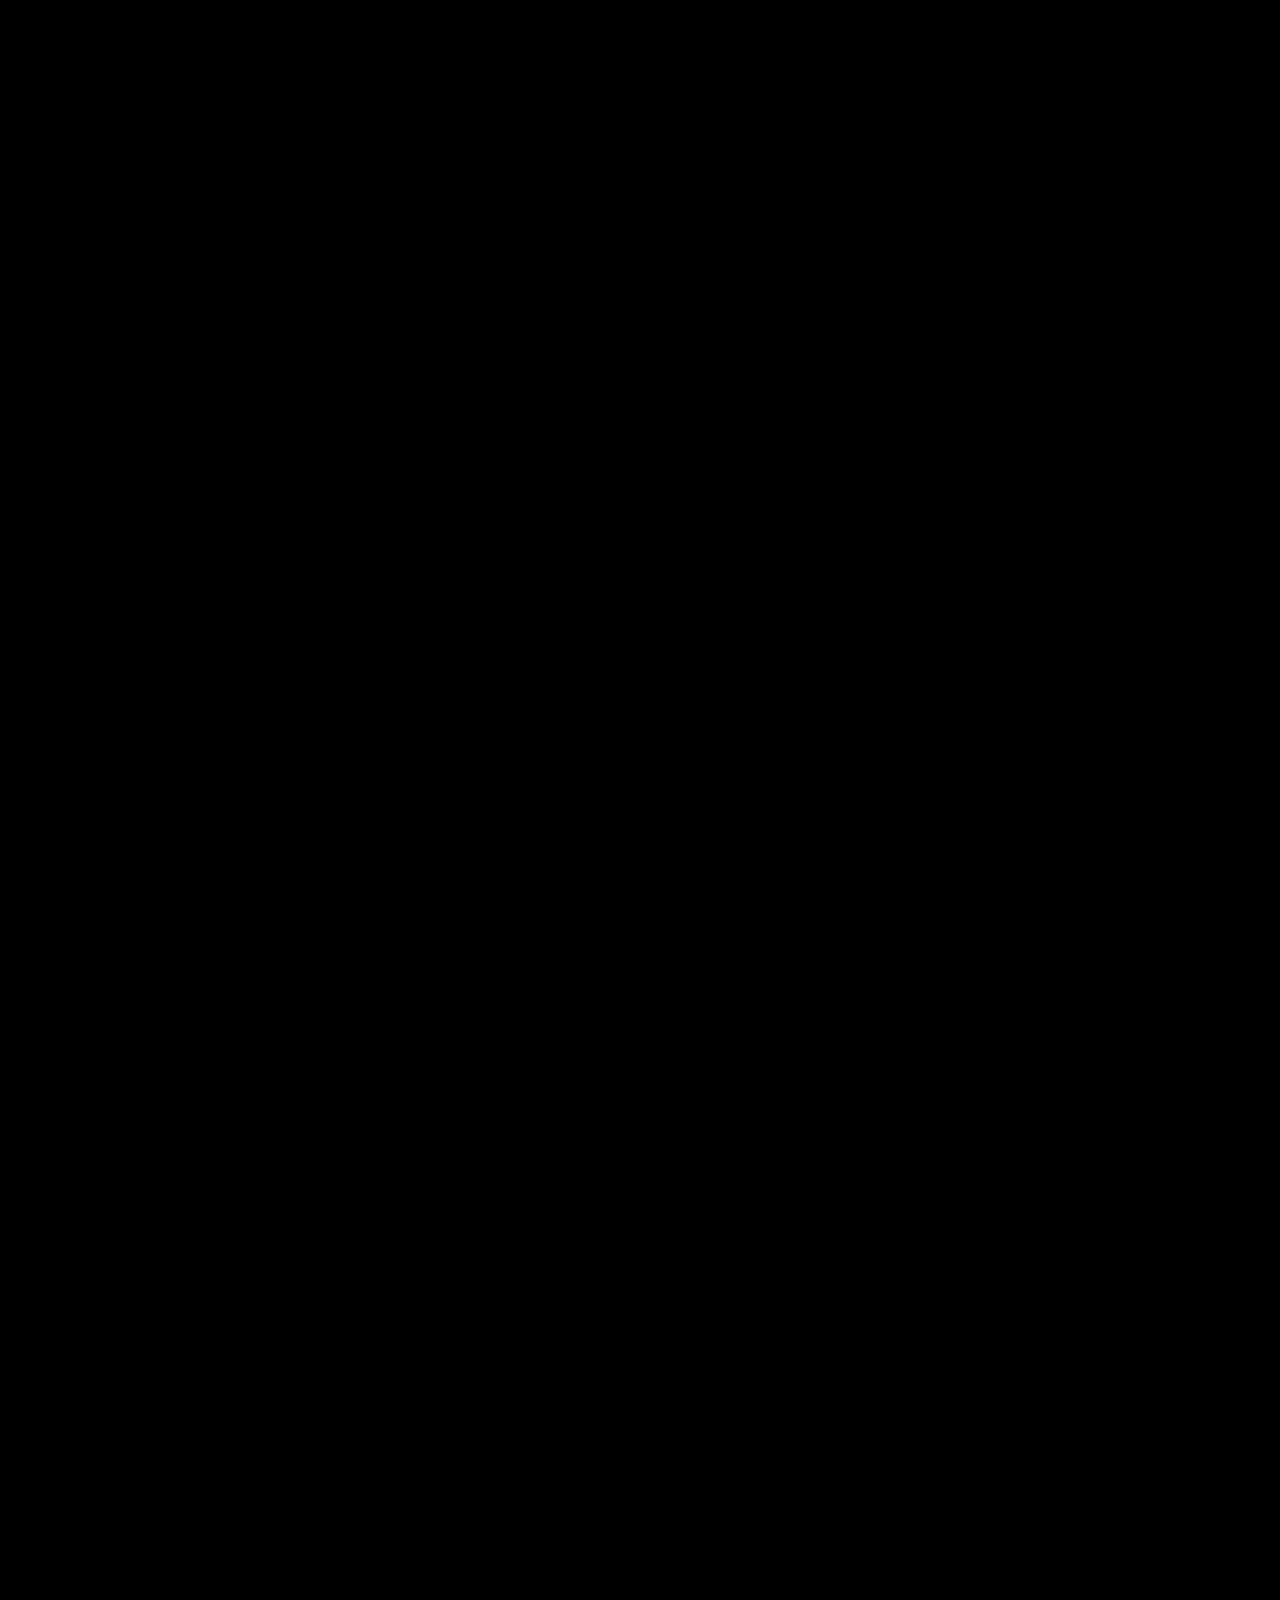
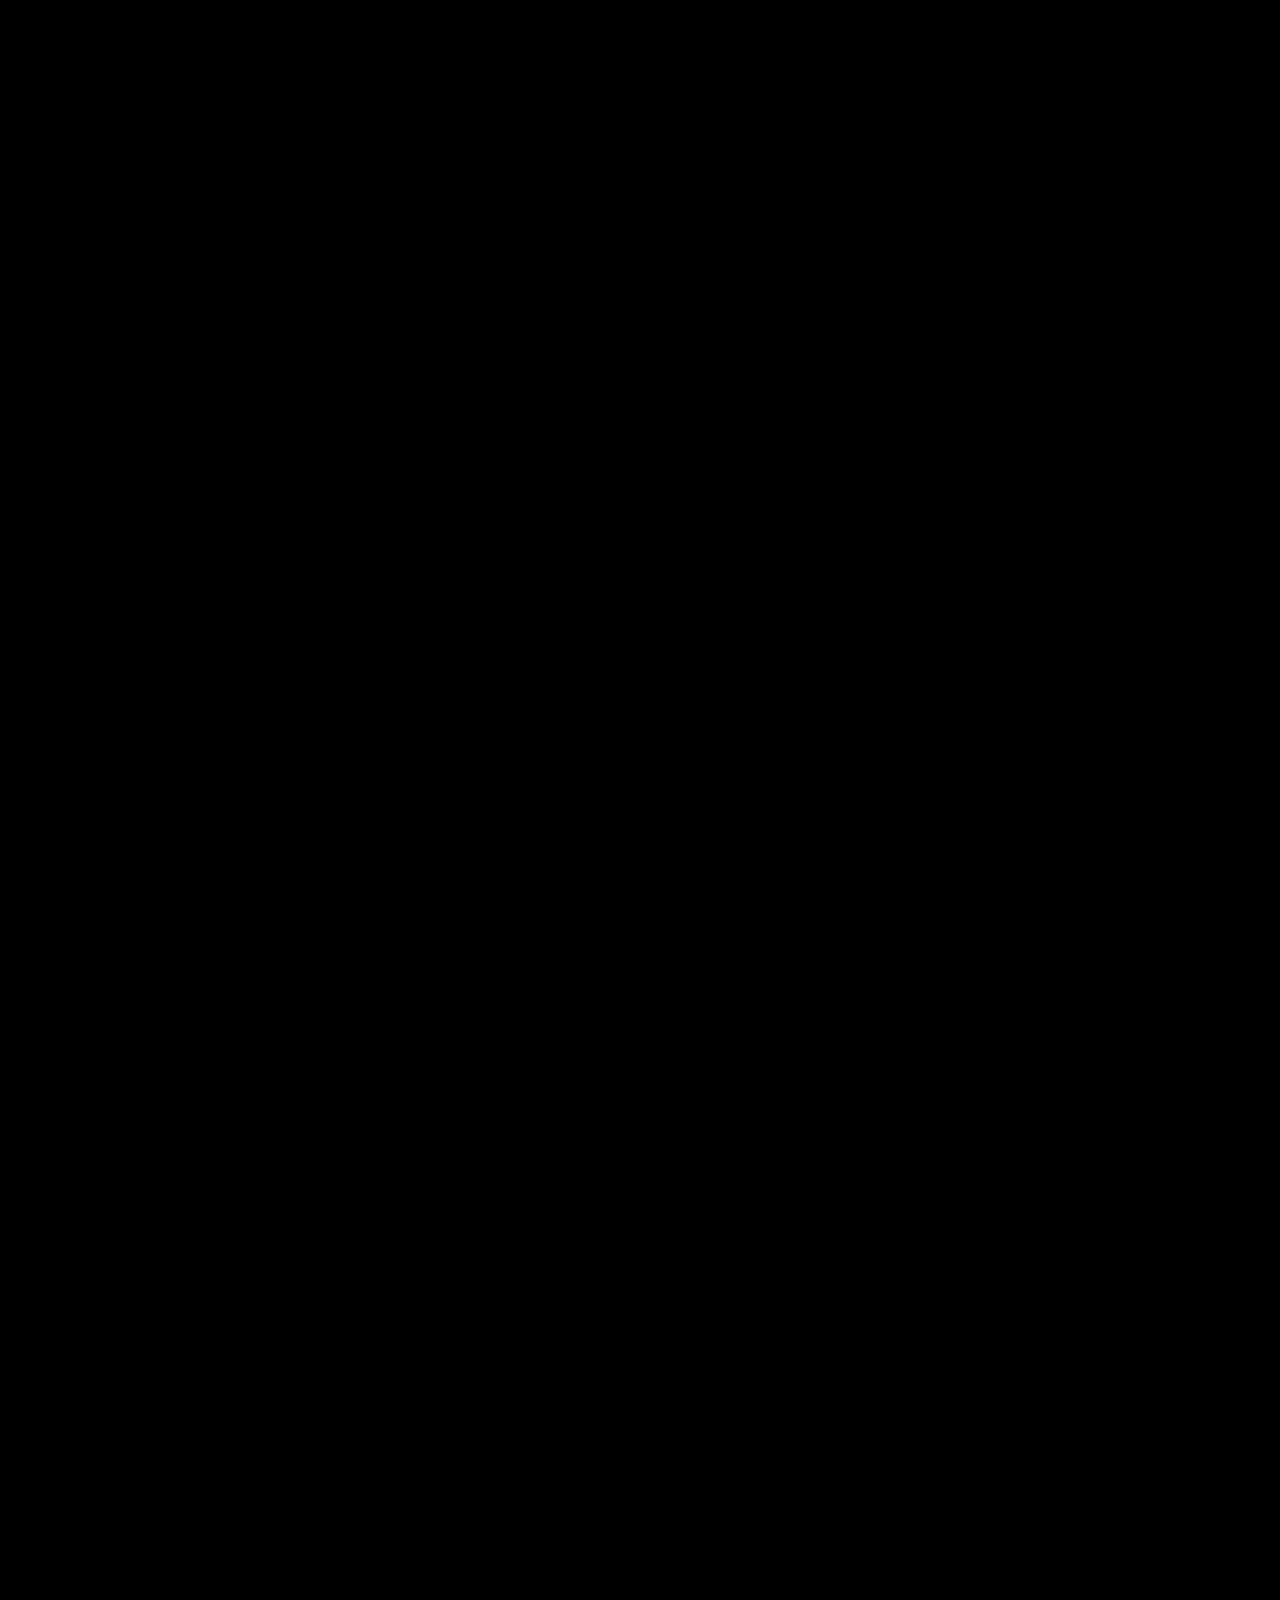
==== commit 3ca6c958: "About: cruz de los desplegables más grande Co-Authored-By: Claude Opus 5.5 <noreply@anthropic.com>" ====
--- a/index.html
+++ b/index.html
@@ -14,7 +14,7 @@
       rel="stylesheet"
       href="https://fonts.googleapis.com/css2?family=Cossette+Titre&family=Libertinus+Math&family=Libertinus+Serif:ital@1&display=swap"
     />
-    <link rel="stylesheet" href="css/estilo.css?v=202611250012" />
+    <link rel="stylesheet" href="css/estilo.css?v=202611250017" />
     <link
       rel="icon"
       type="image/png"
@@ -97,6 +97,6 @@
       </div>
     </main>
 
-    <script src="js/cristal.js?v=202611250012"></script>
+    <script src="js/cristal.js?v=202611250017"></script>
   </body>
 </html>
--- a/css/estilo.css
+++ b/css/estilo.css
@@ -1684,8 +1684,9 @@
   .plegable__boton::after {
     content: "+";
     font-family: var(--titulo);
-    font-size: 1.3em;
-    line-height: 1;
+    font-size: 2.2em;
+    font-weight: 300;
+    line-height: 0.6;
     color: var(--tinta);
     transition: transform 0.25s ease;
   }
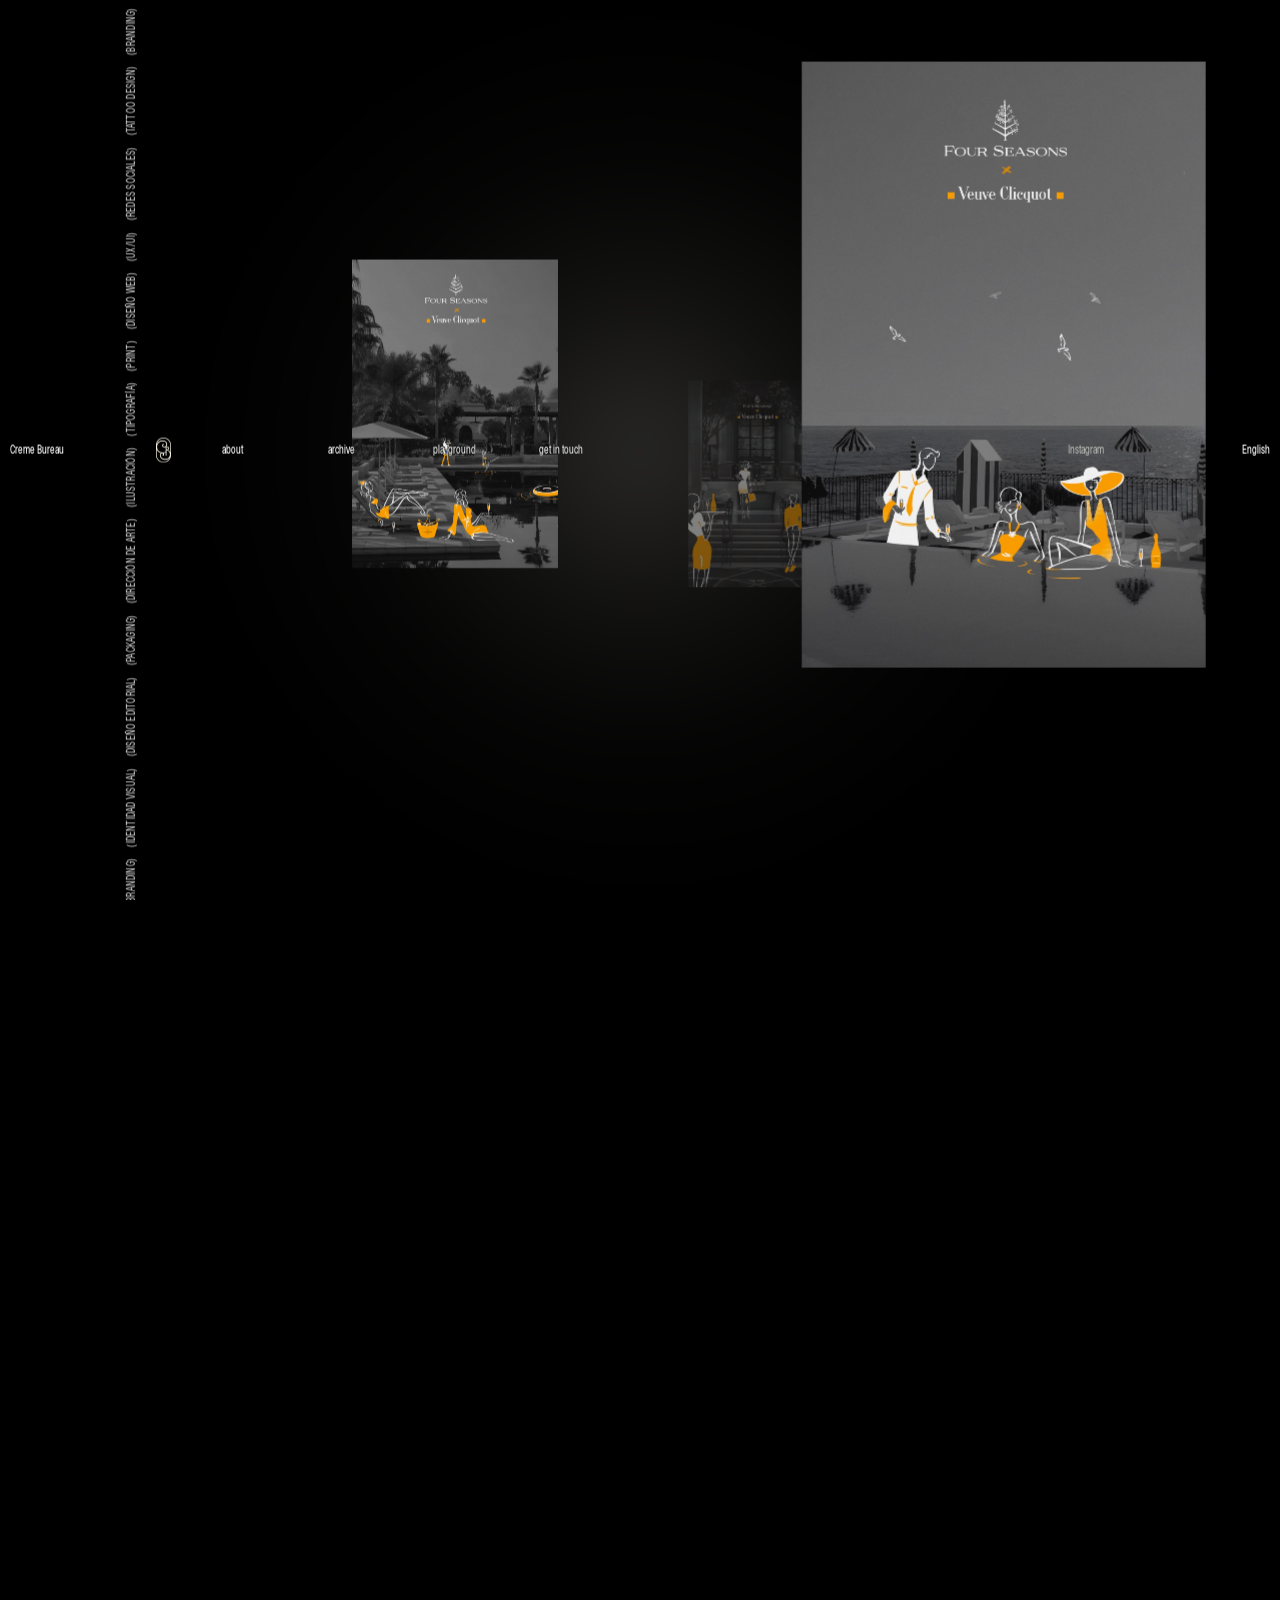
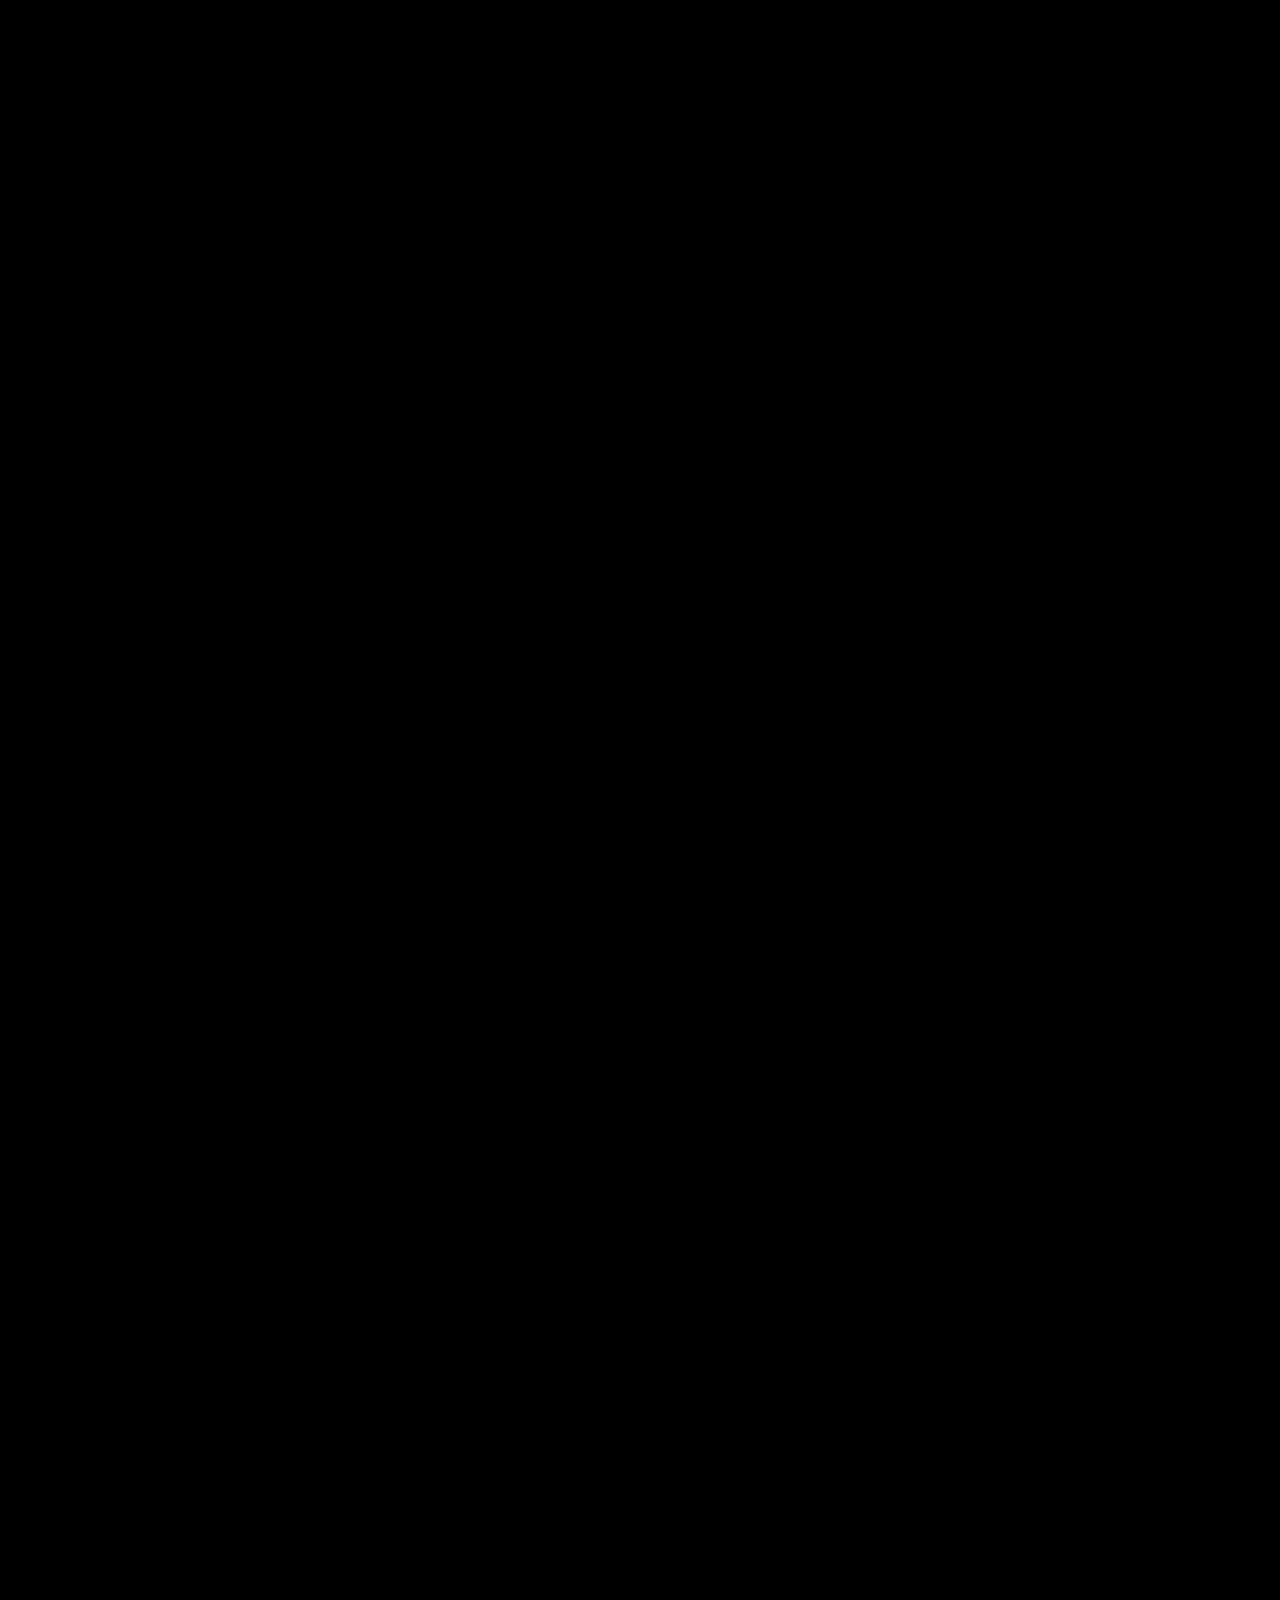
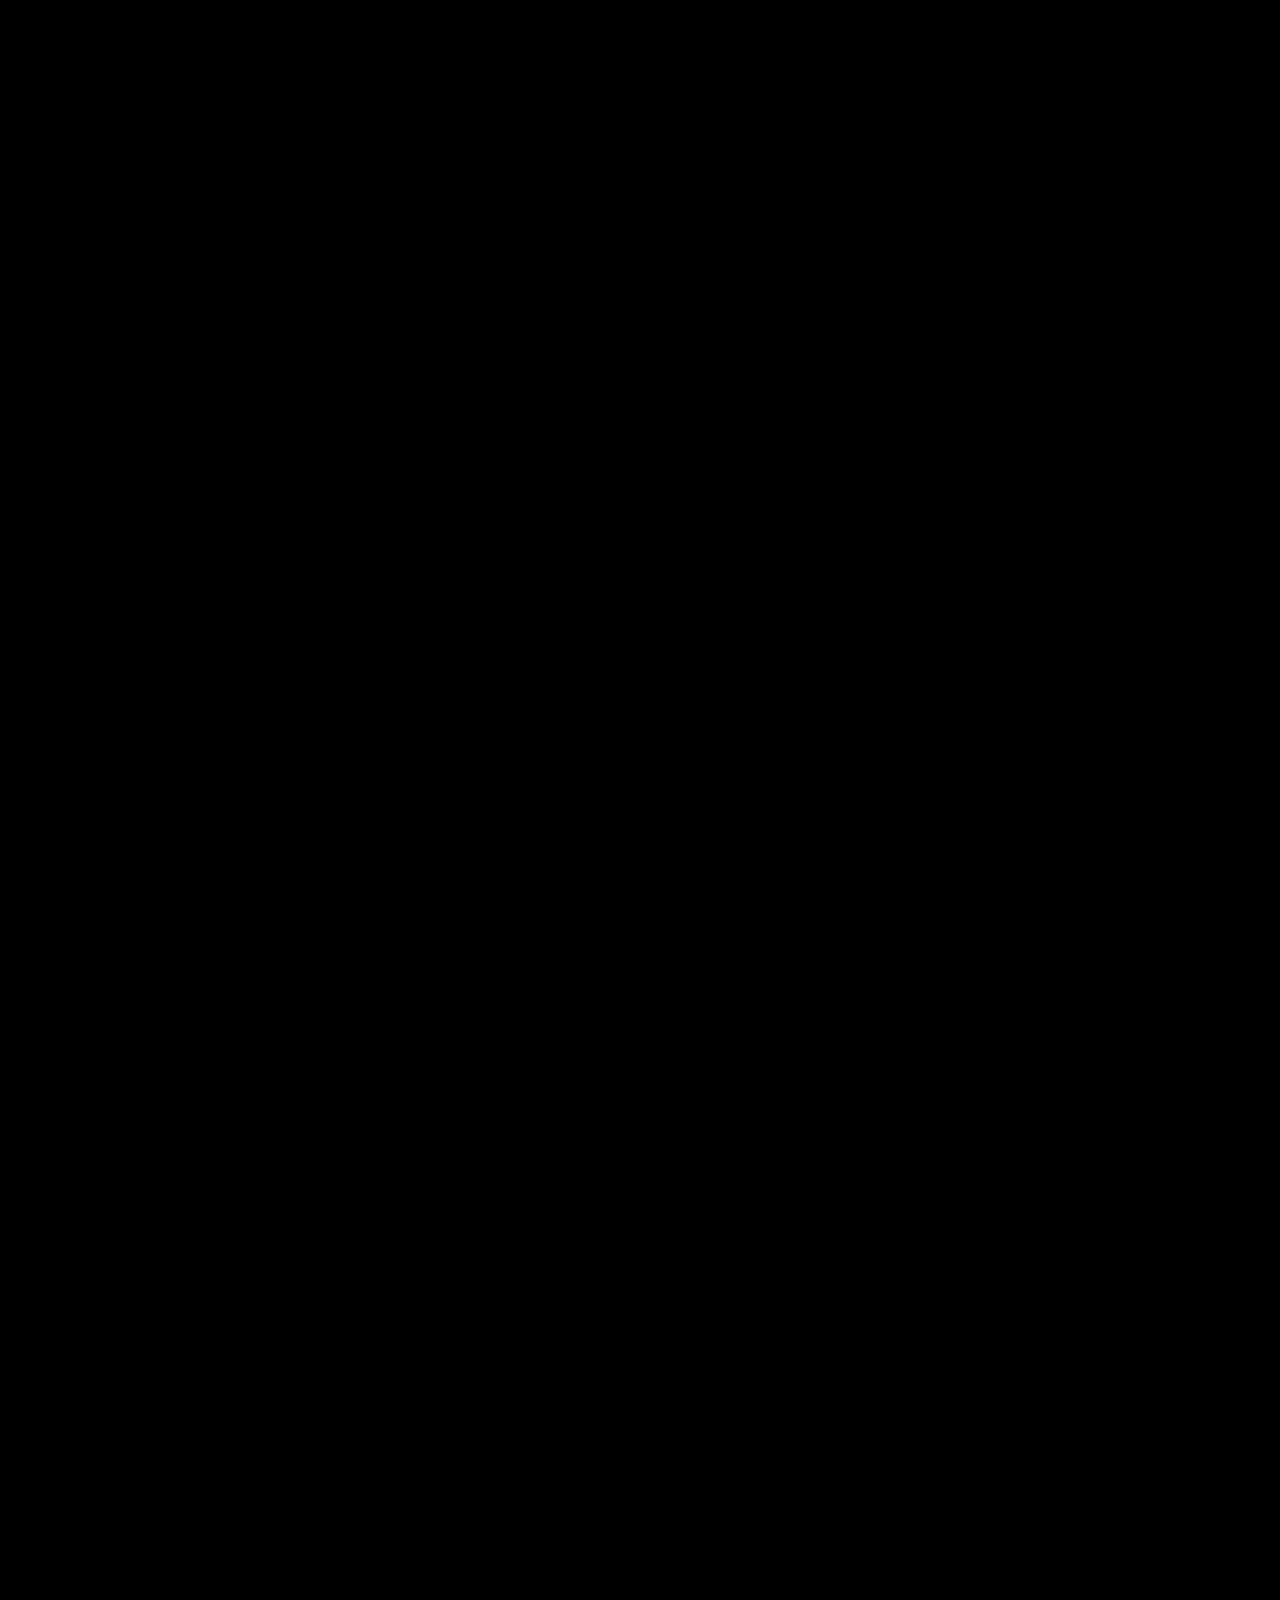
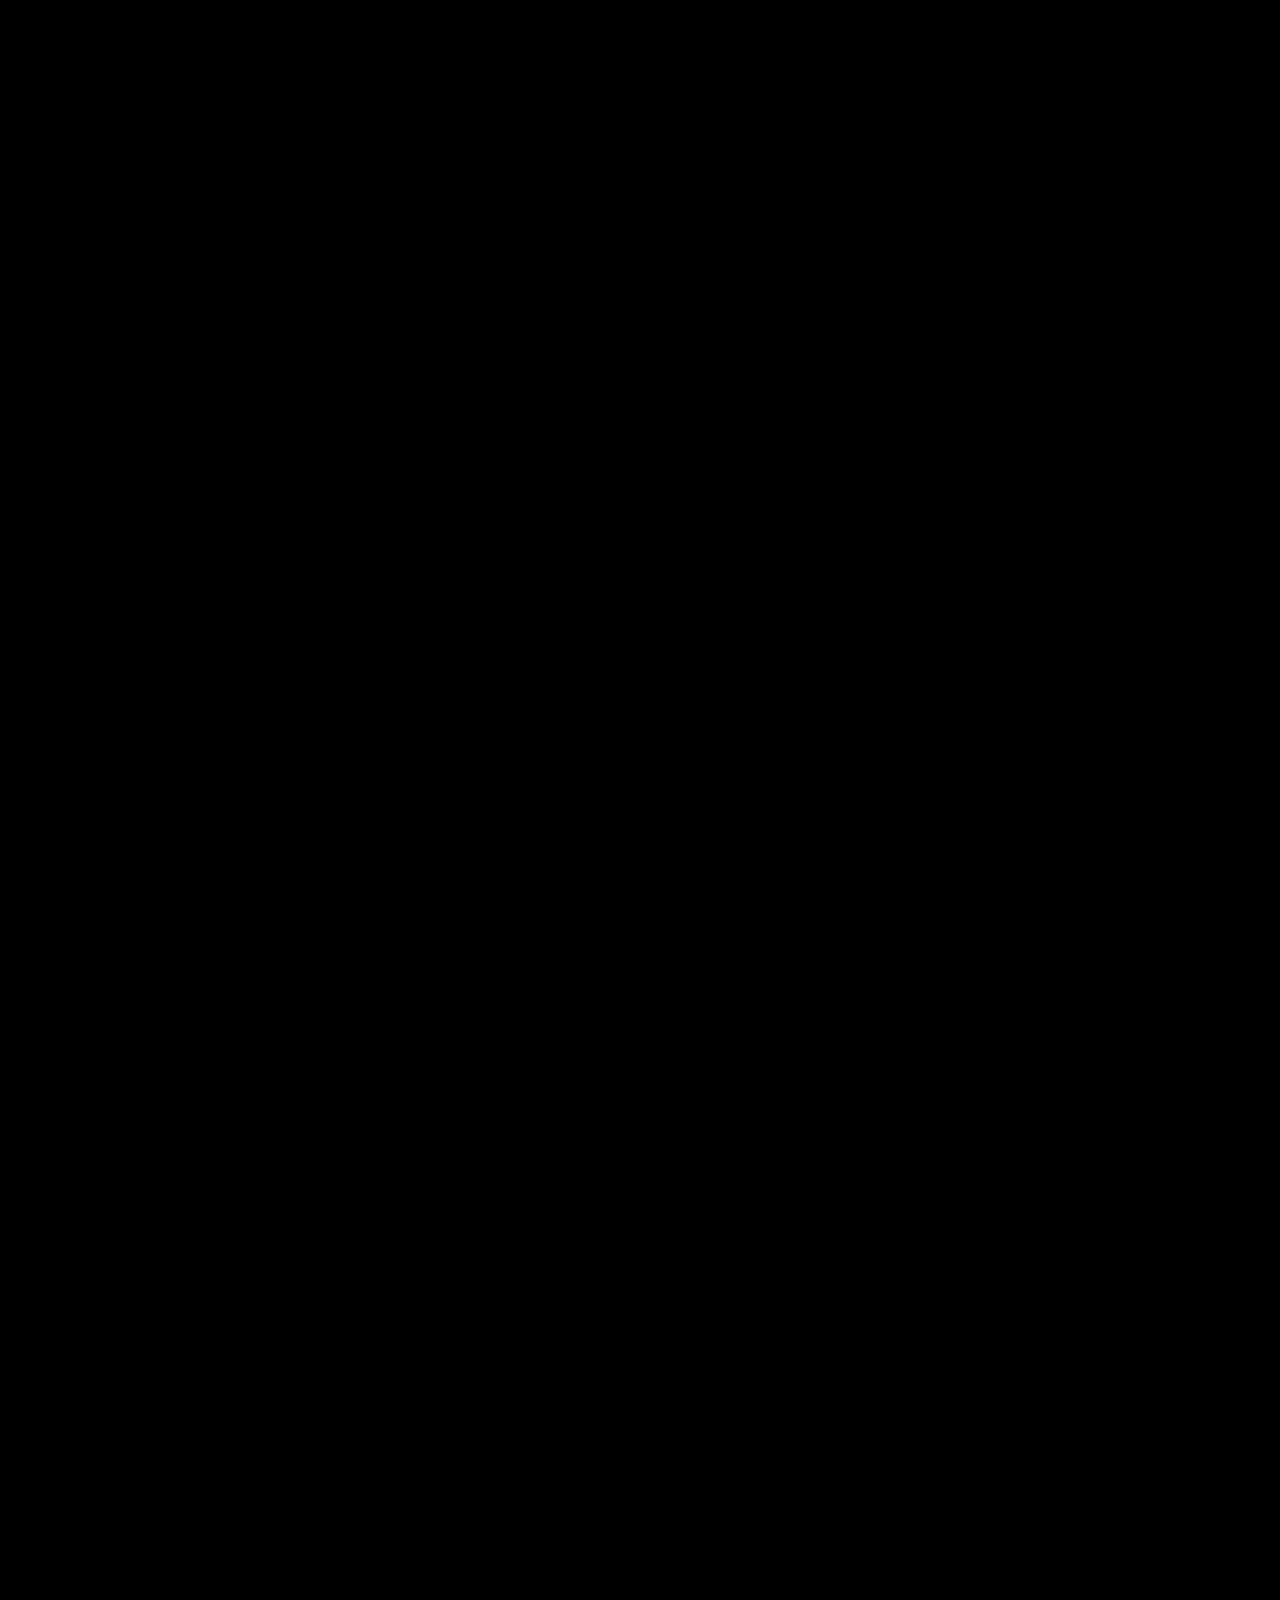
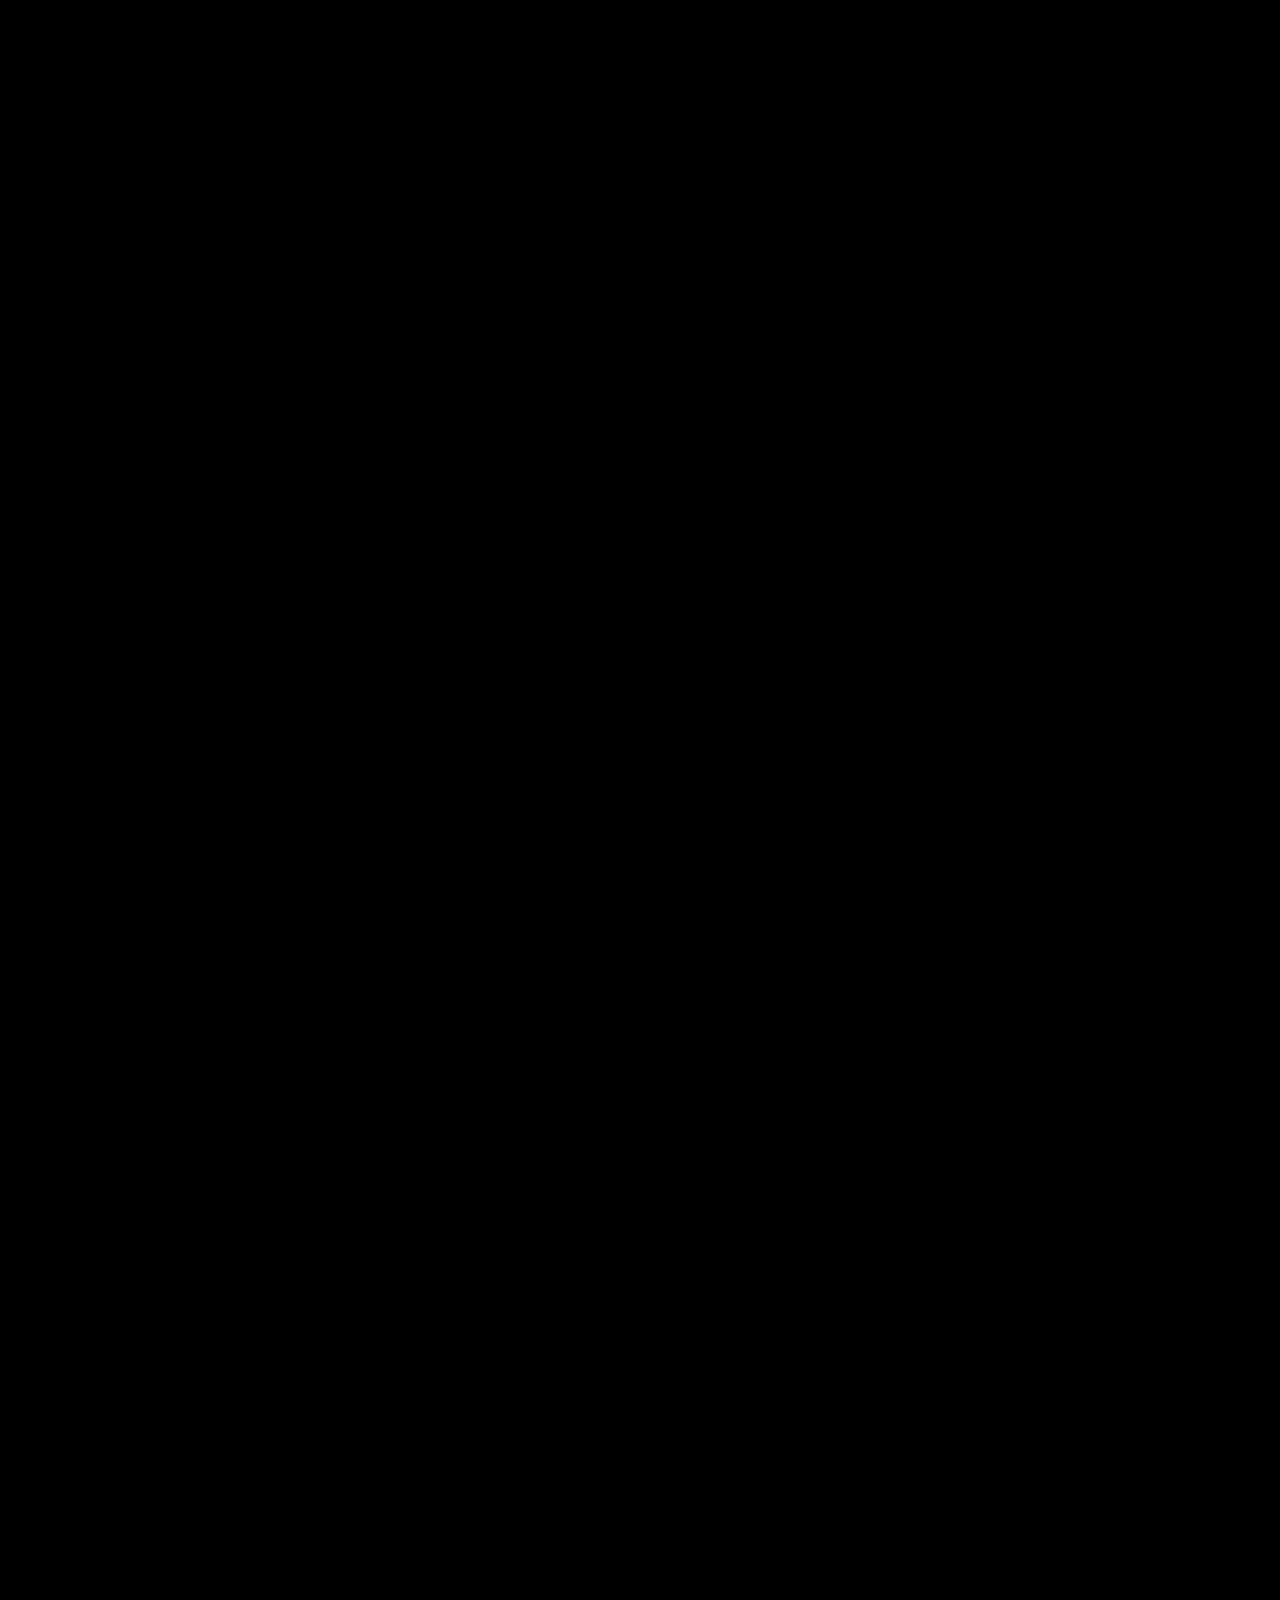
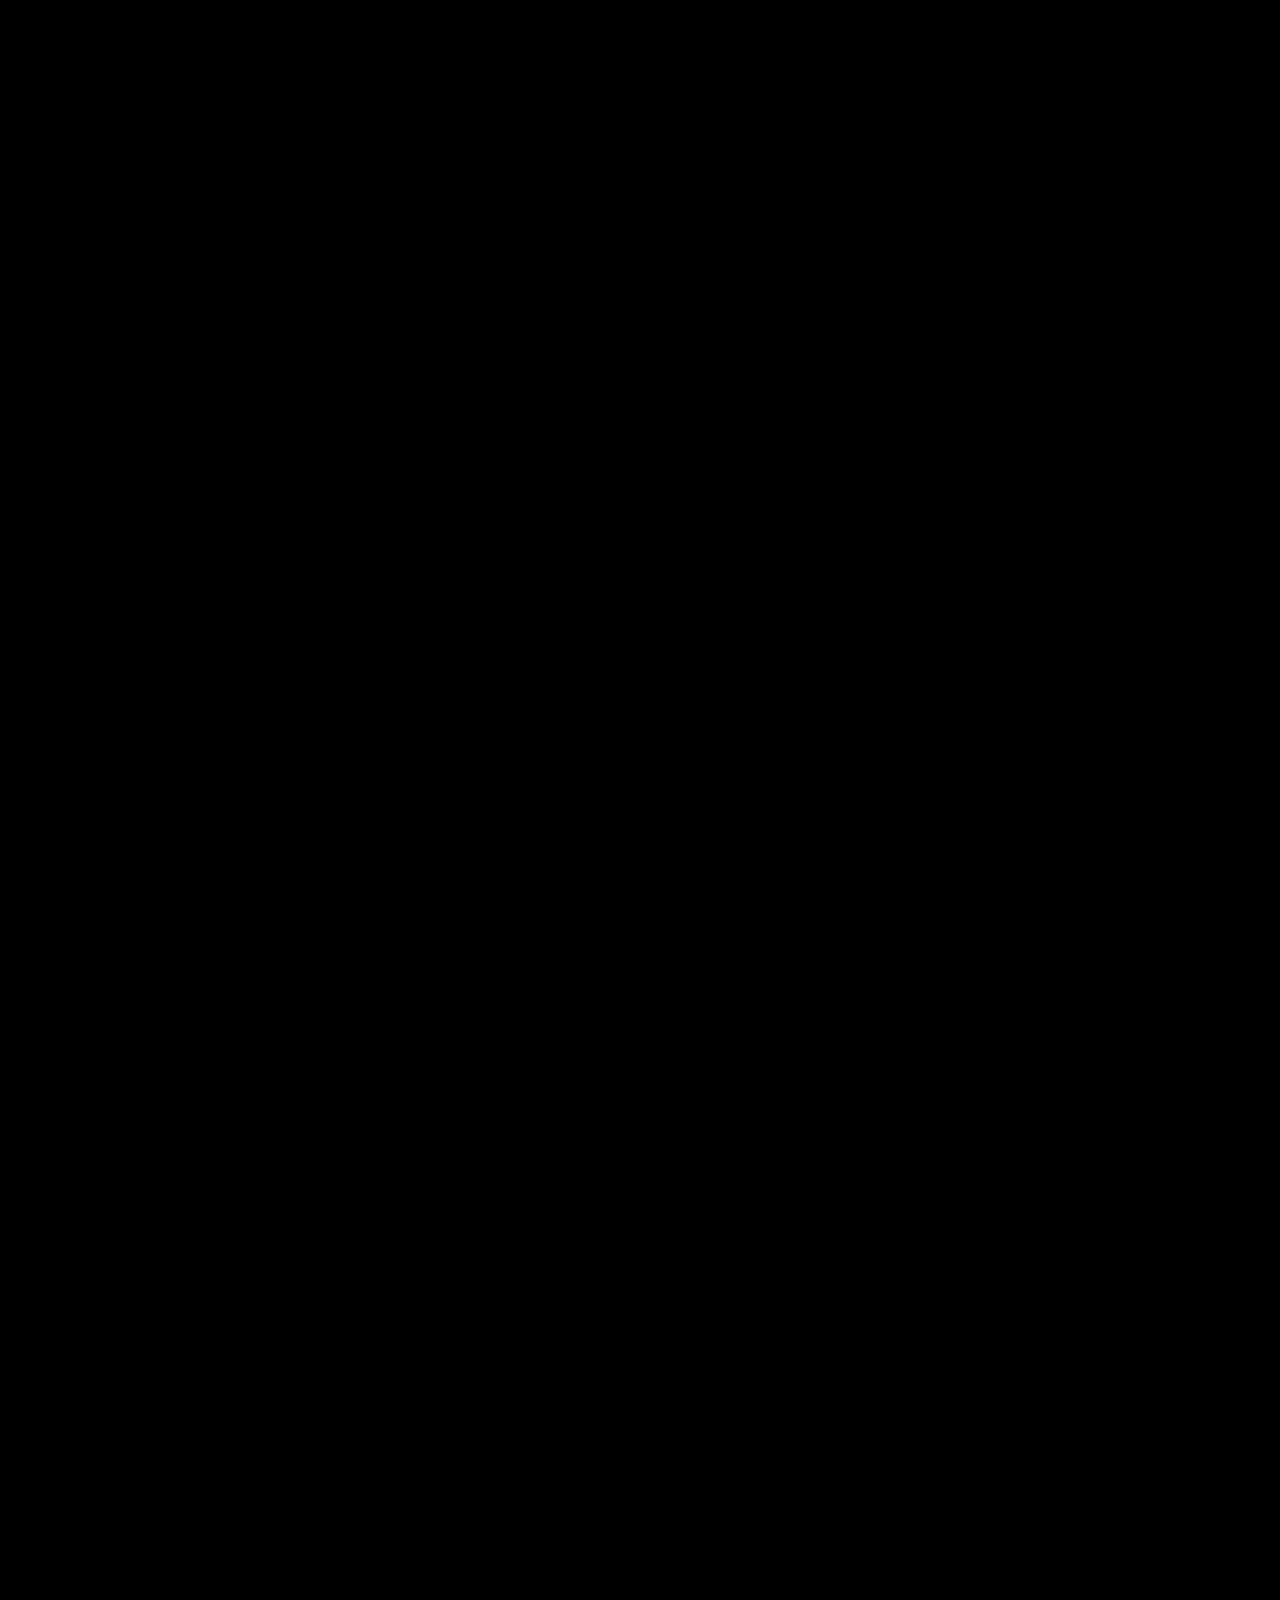
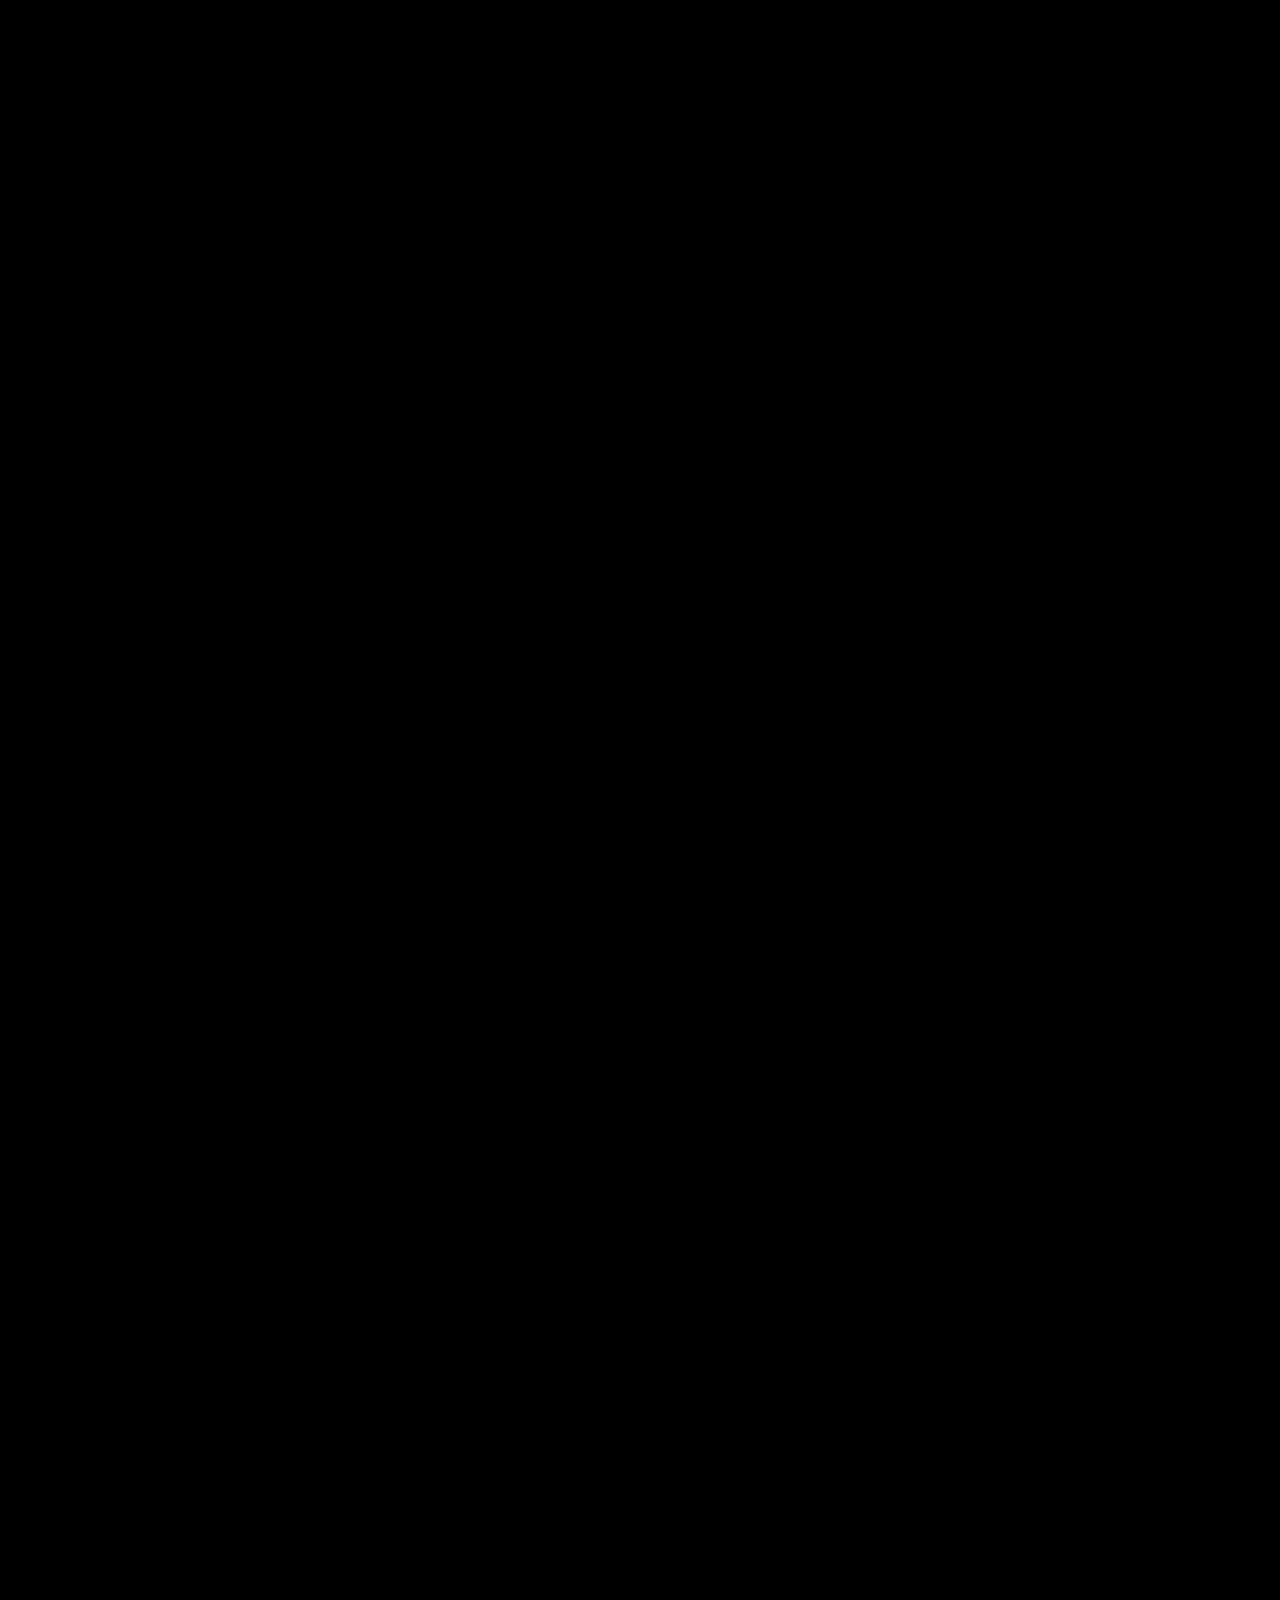
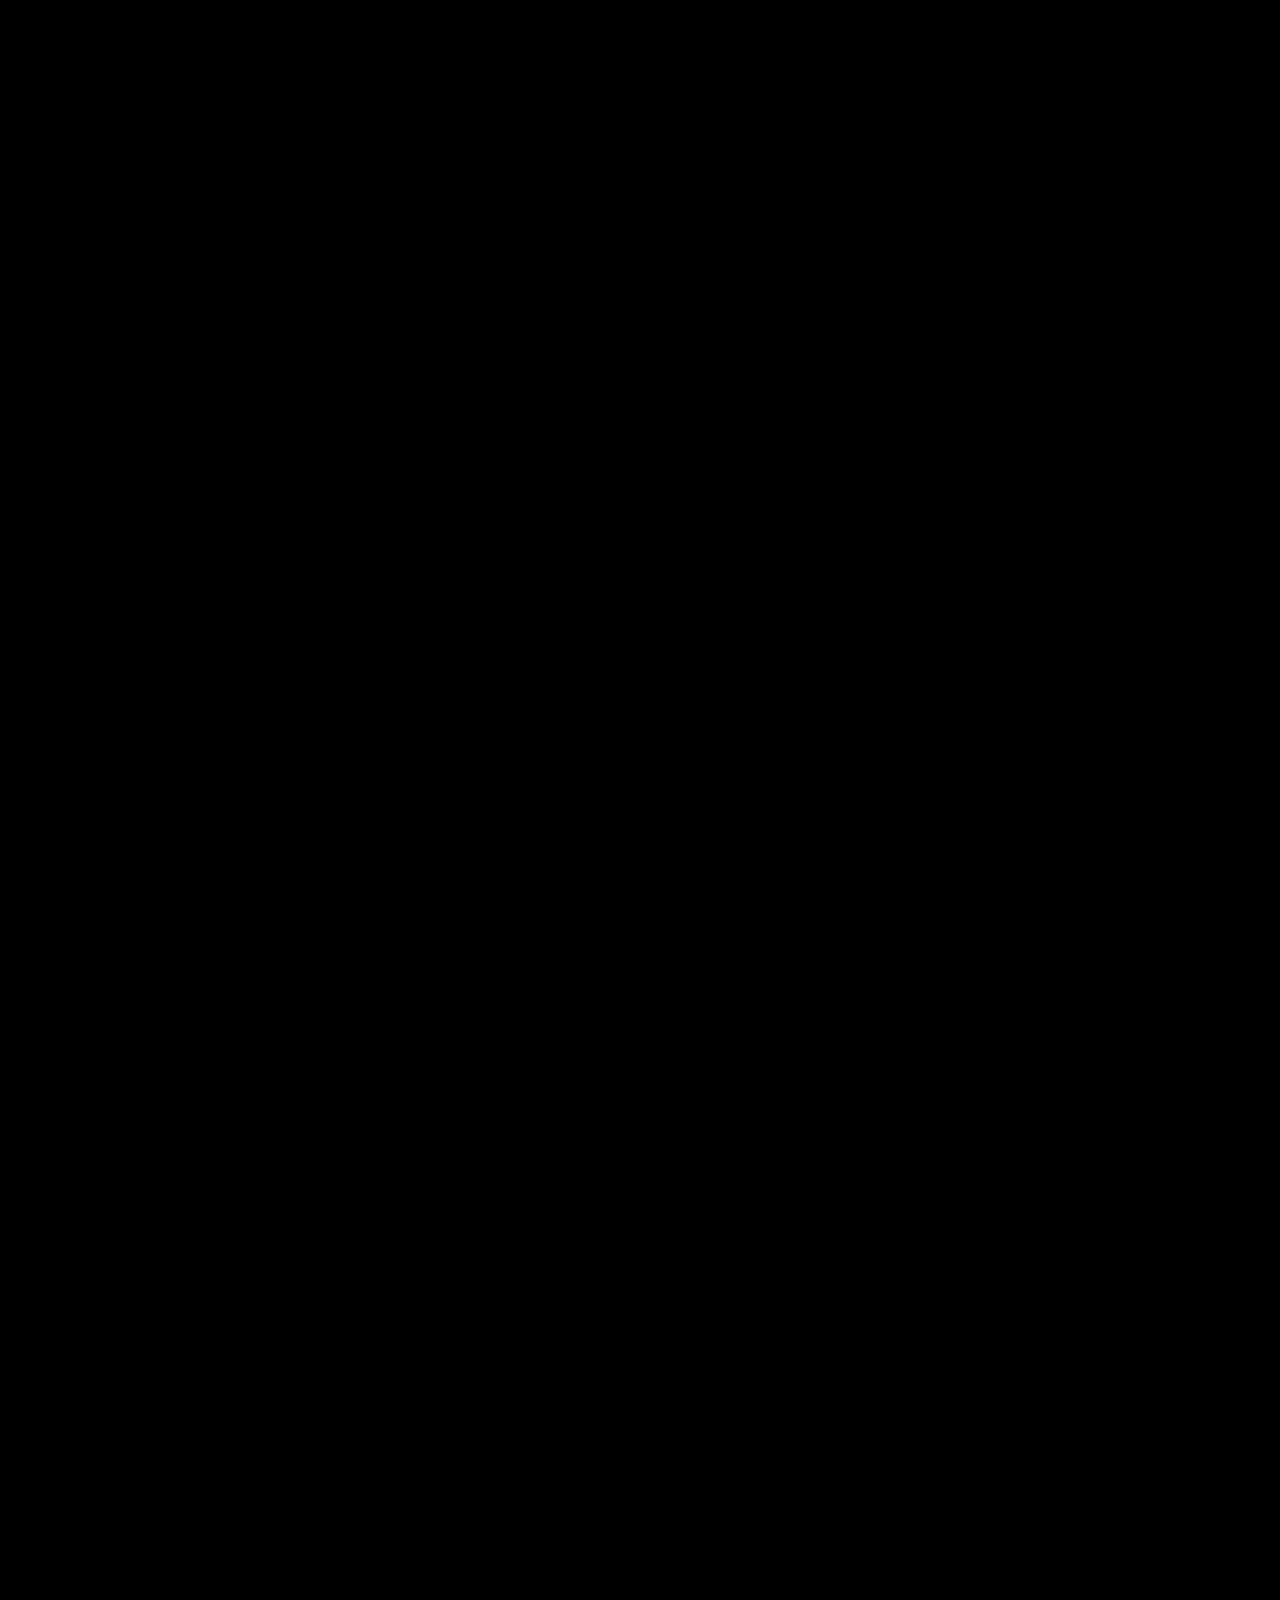
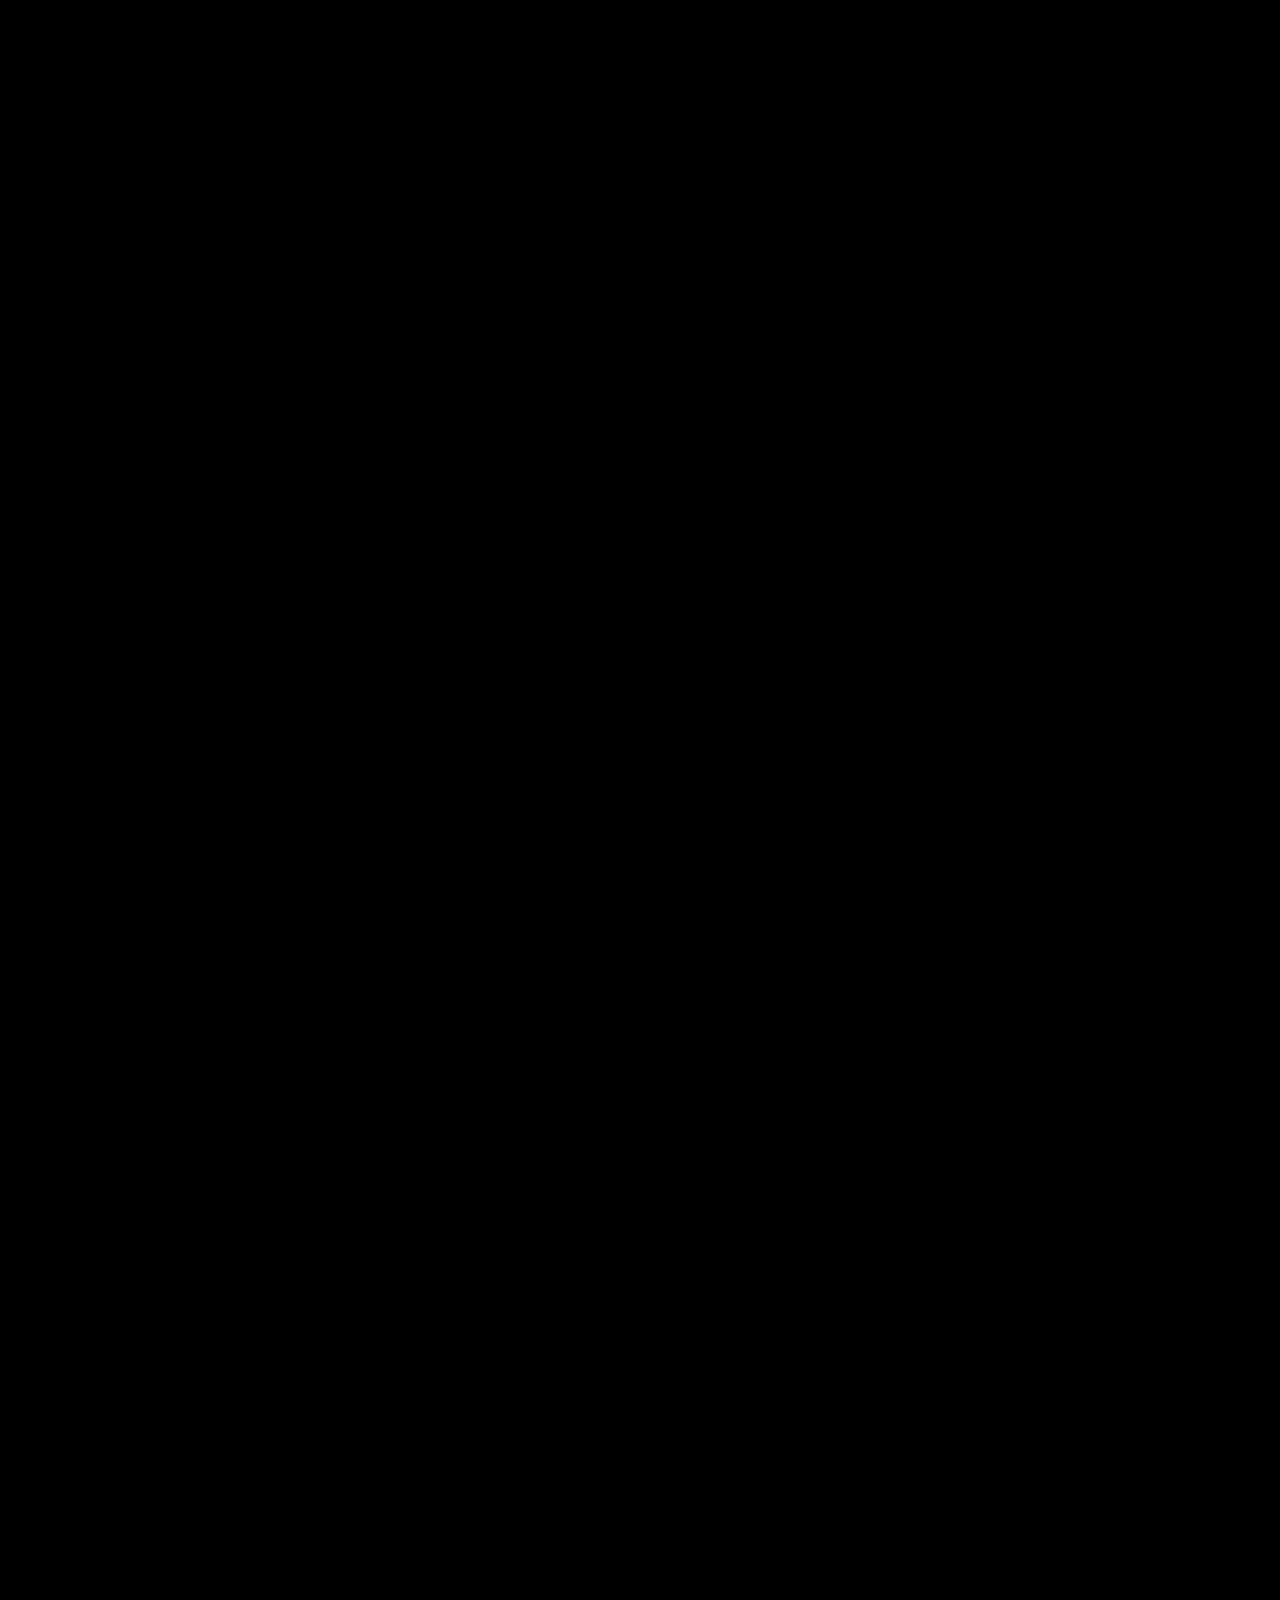
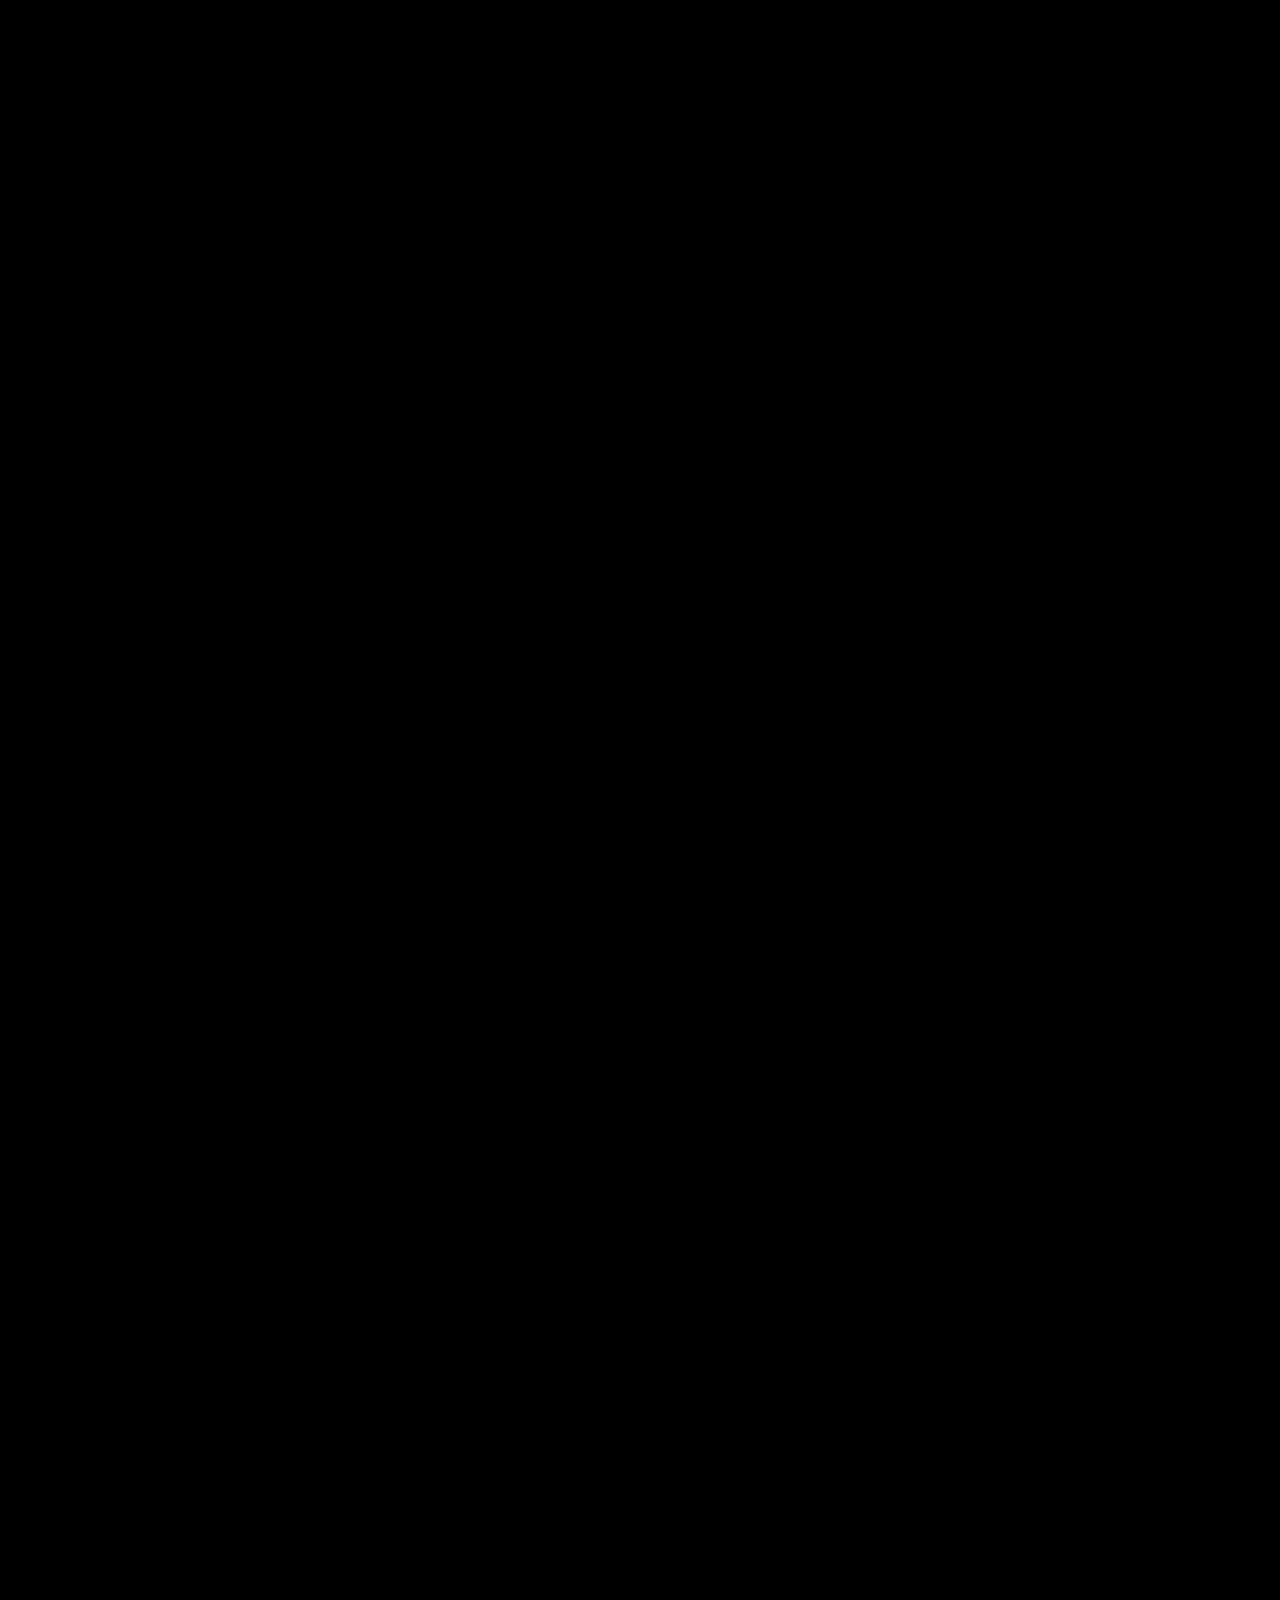
==== commit 10fc5088: "Contacto: más separación entre el correo y el formulario Co-Authored-By: Claude Opus 5.5 <noreply@an" ====
--- a/index.html
+++ b/index.html
@@ -14,7 +14,7 @@
       rel="stylesheet"
       href="https://fonts.googleapis.com/css2?family=Cossette+Titre&family=Libertinus+Math&family=Libertinus+Serif:ital@1&display=swap"
     />
-    <link rel="stylesheet" href="css/estilo.css?v=202611250017" />
+    <link rel="stylesheet" href="css/estilo.css?v=202611250020" />
     <link
       rel="icon"
       type="image/png"
@@ -97,6 +97,6 @@
       </div>
     </main>
 
-    <script src="js/cristal.js?v=202611250017"></script>
+    <script src="js/cristal.js?v=202611250020"></script>
   </body>
 </html>
--- a/css/estilo.css
+++ b/css/estilo.css
@@ -1732,3 +1732,9 @@
   .lateral__bloque.plegable--abierto > :not(.plegable__boton),
   .bloque.plegable--abierto + .tabla-envoltura { animation: none; }
 }
+
+/* Contacto: aunque el enlace al PDF esté oculto, el formulario mantiene su separación del correo */
+.contacto-pdf[hidden] + .bloque,
+.contacto-pdf + .bloque {
+  margin-top: max(9vh, 3.5em);
+}
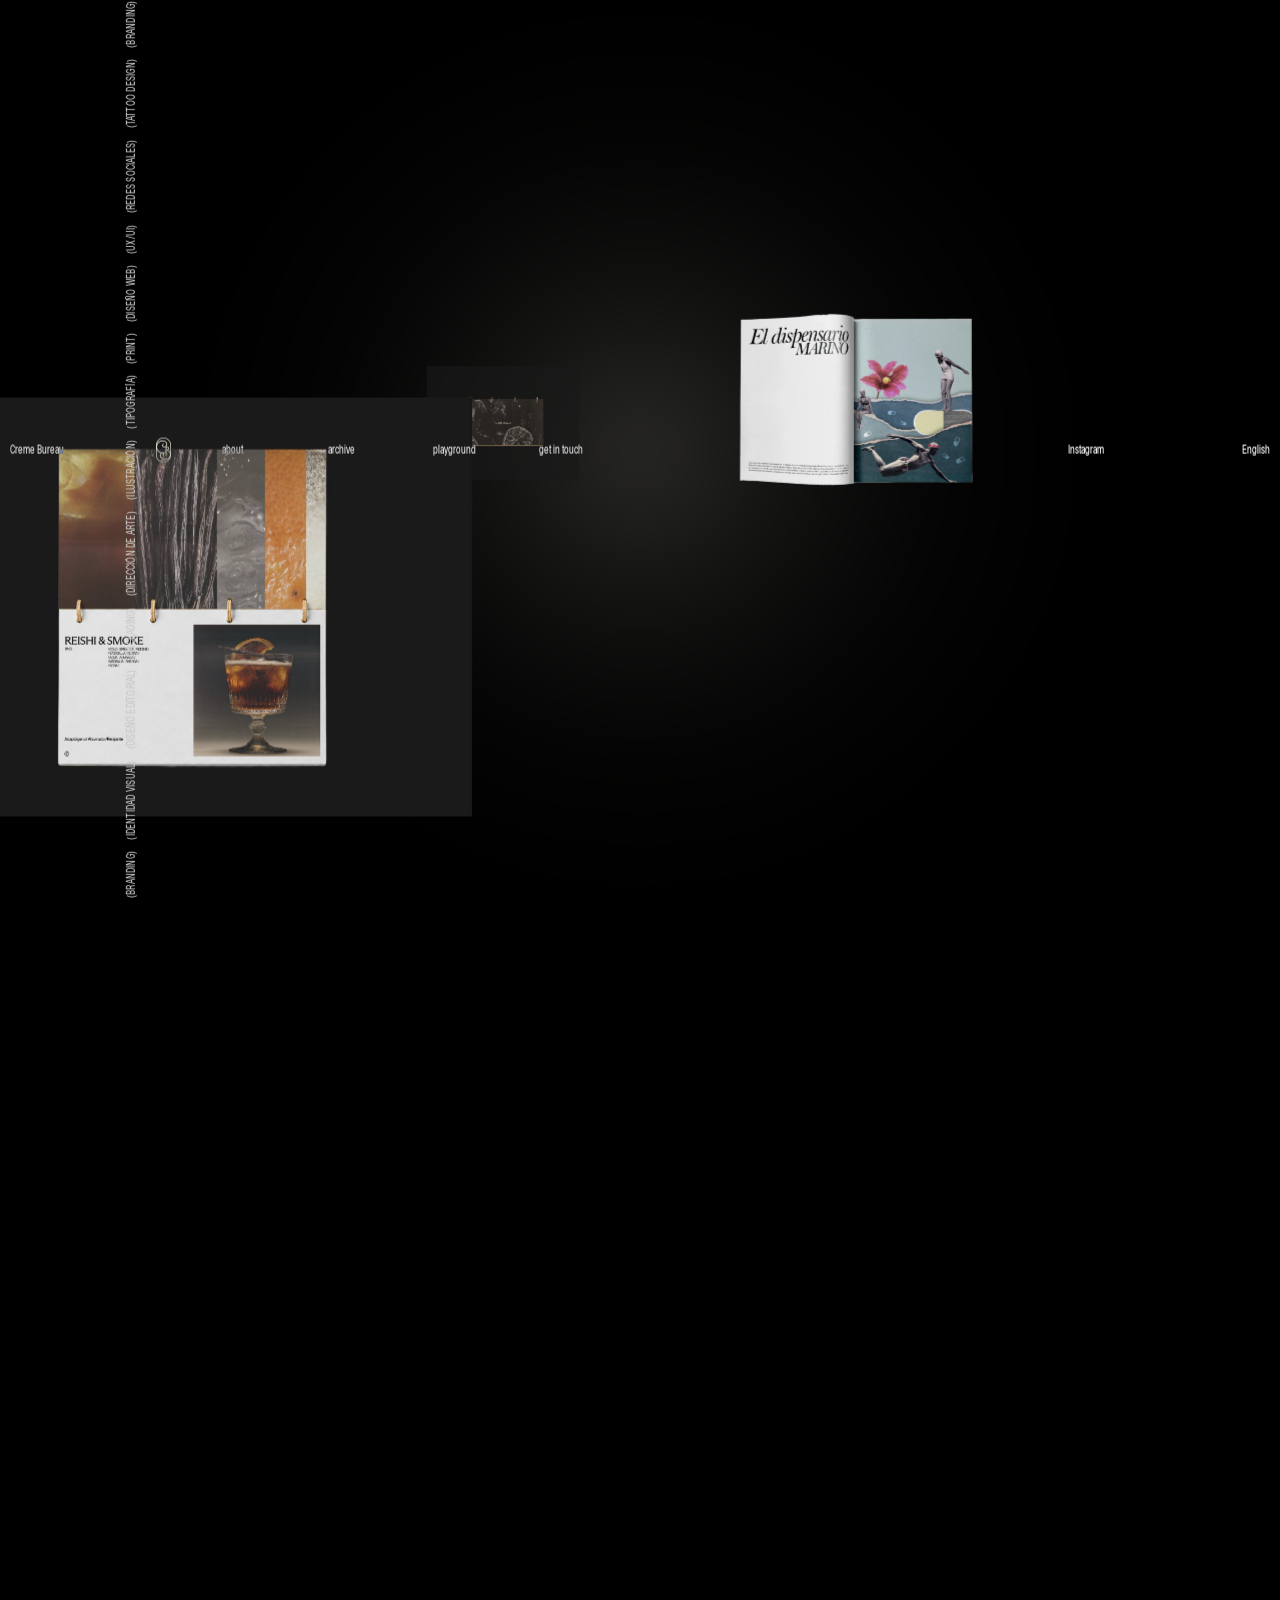
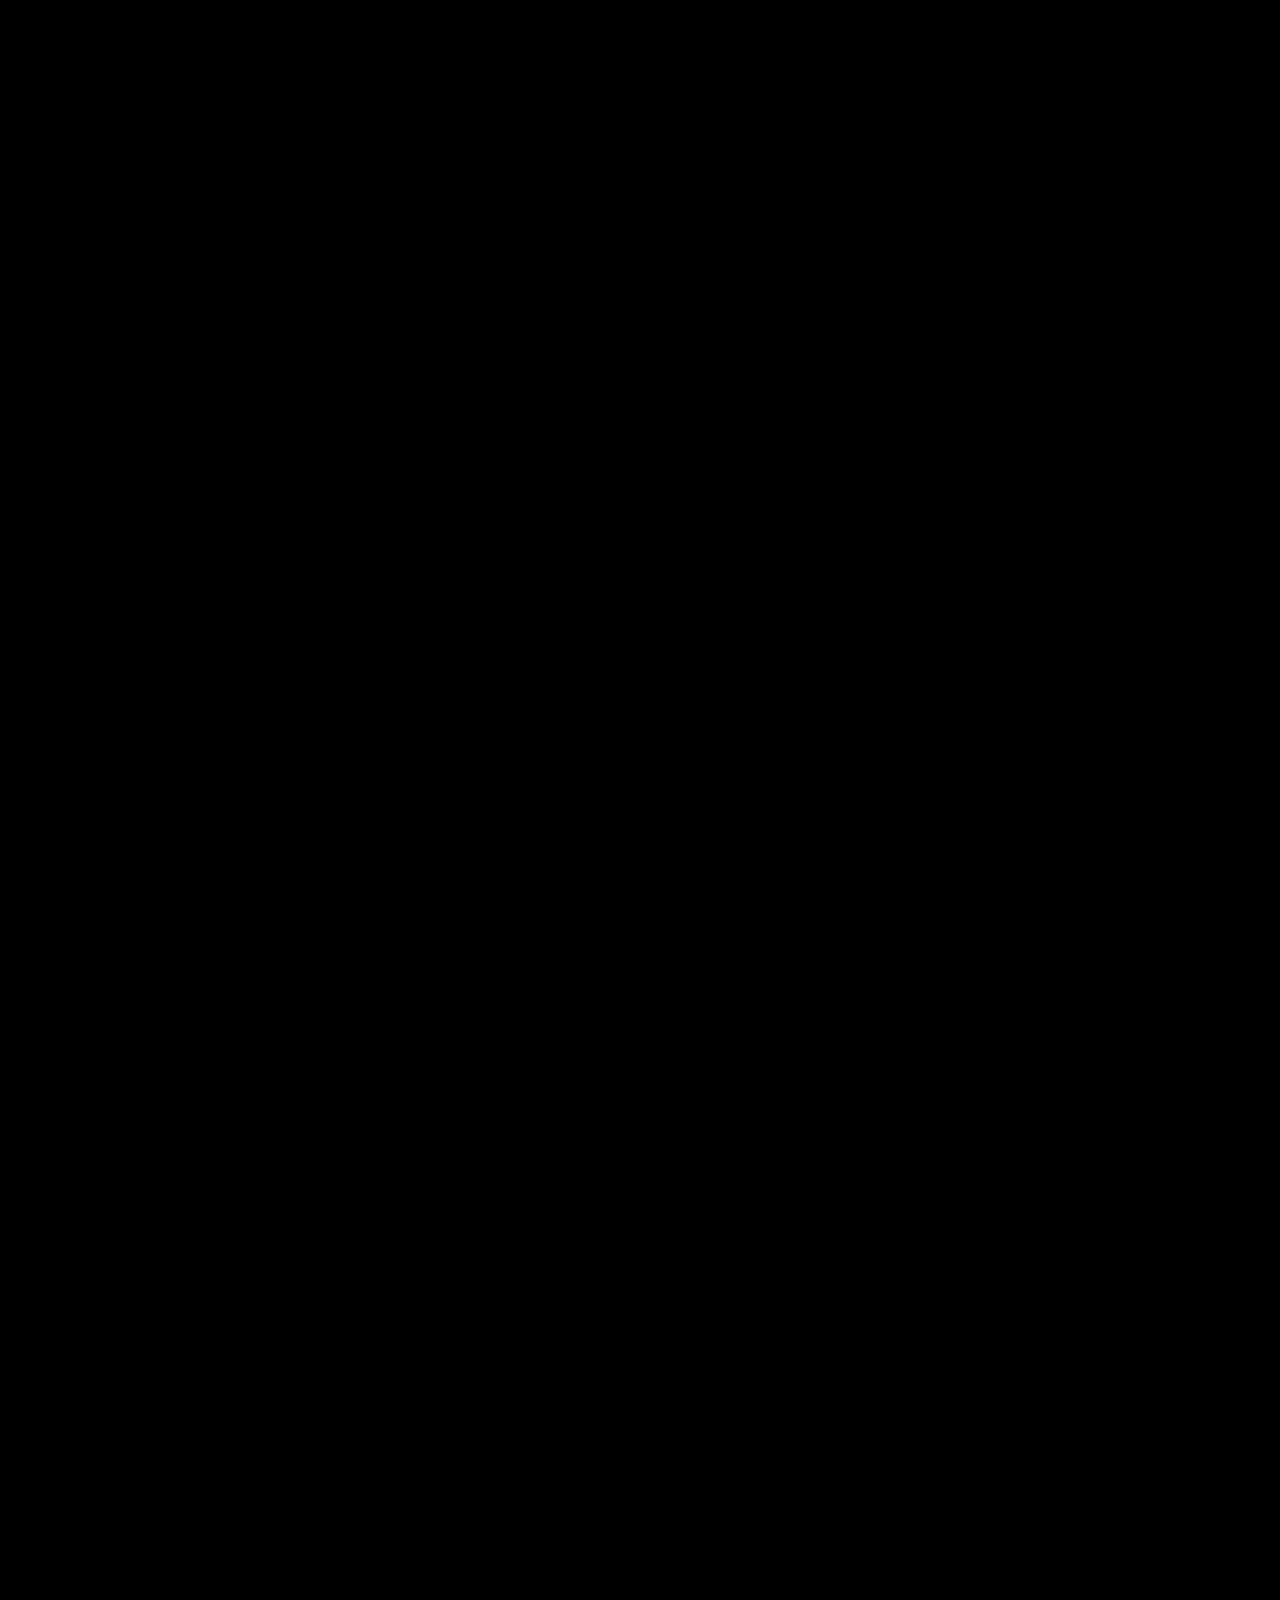
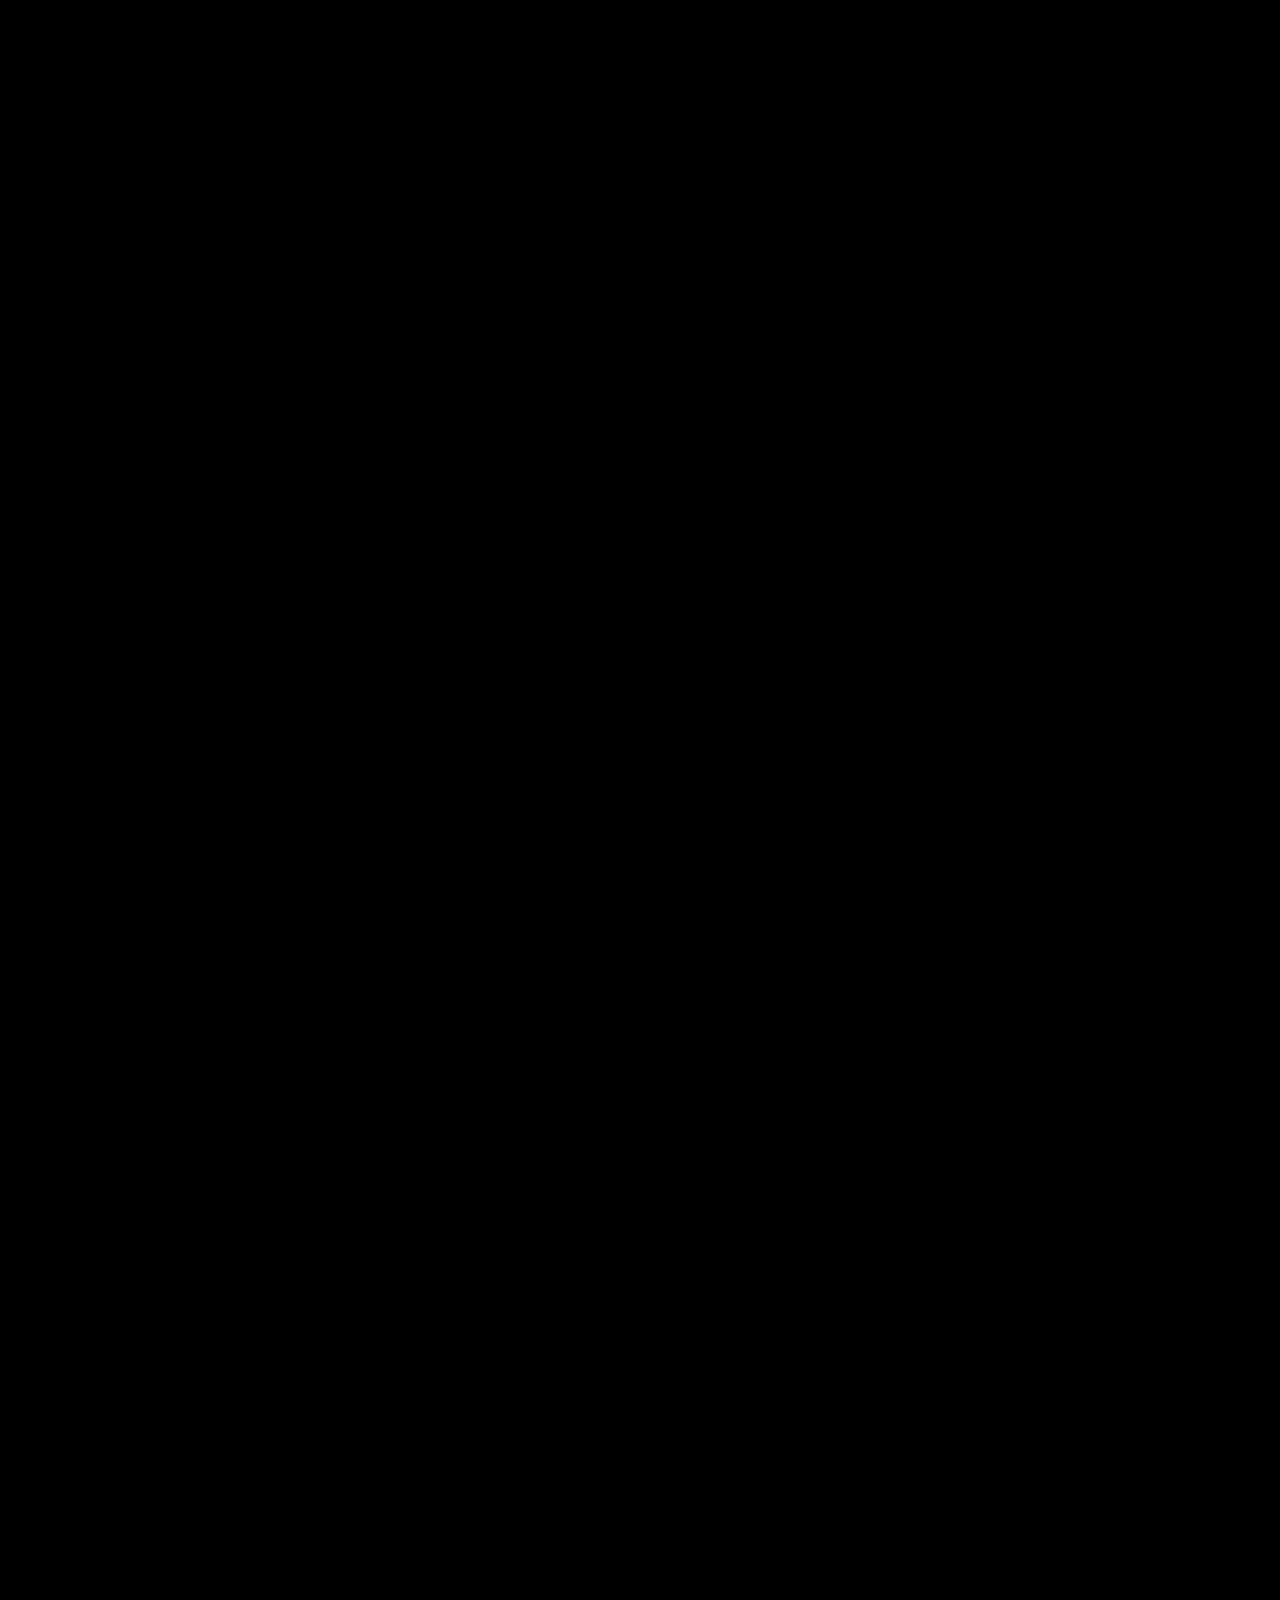
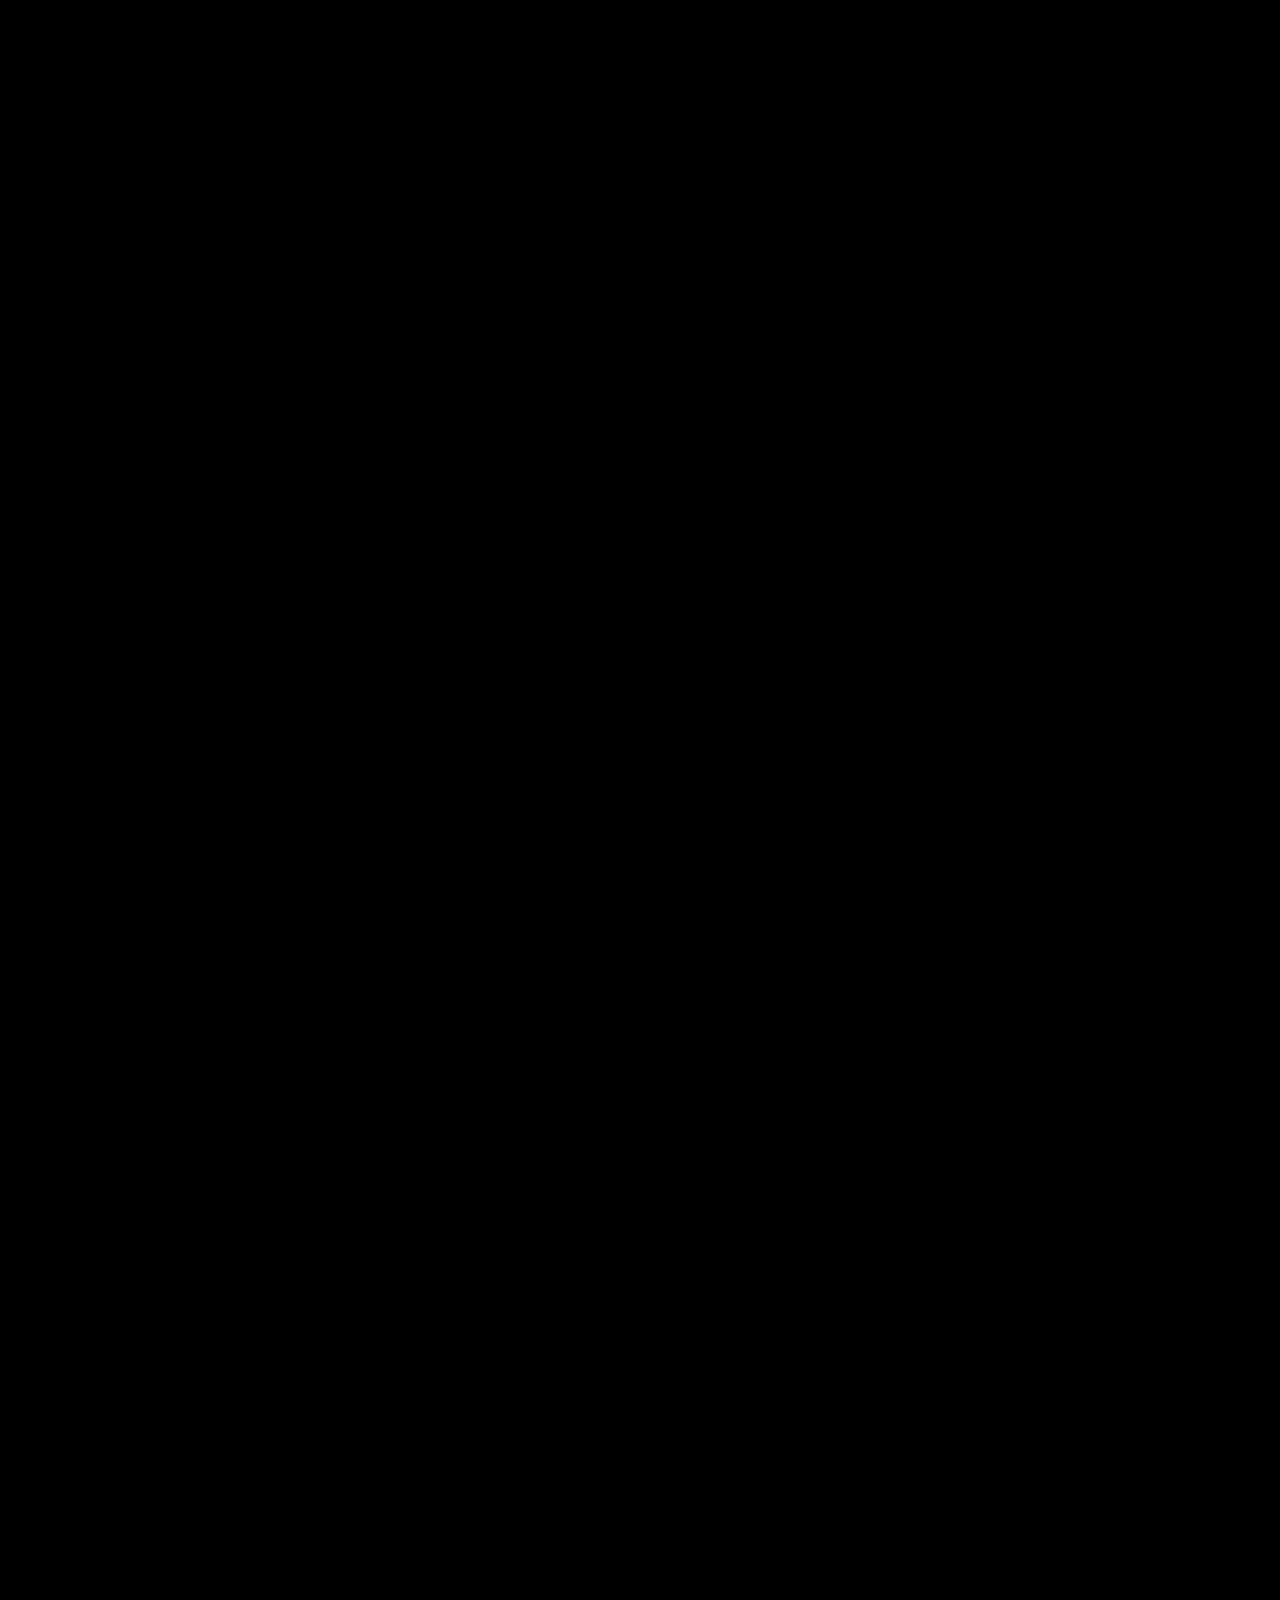
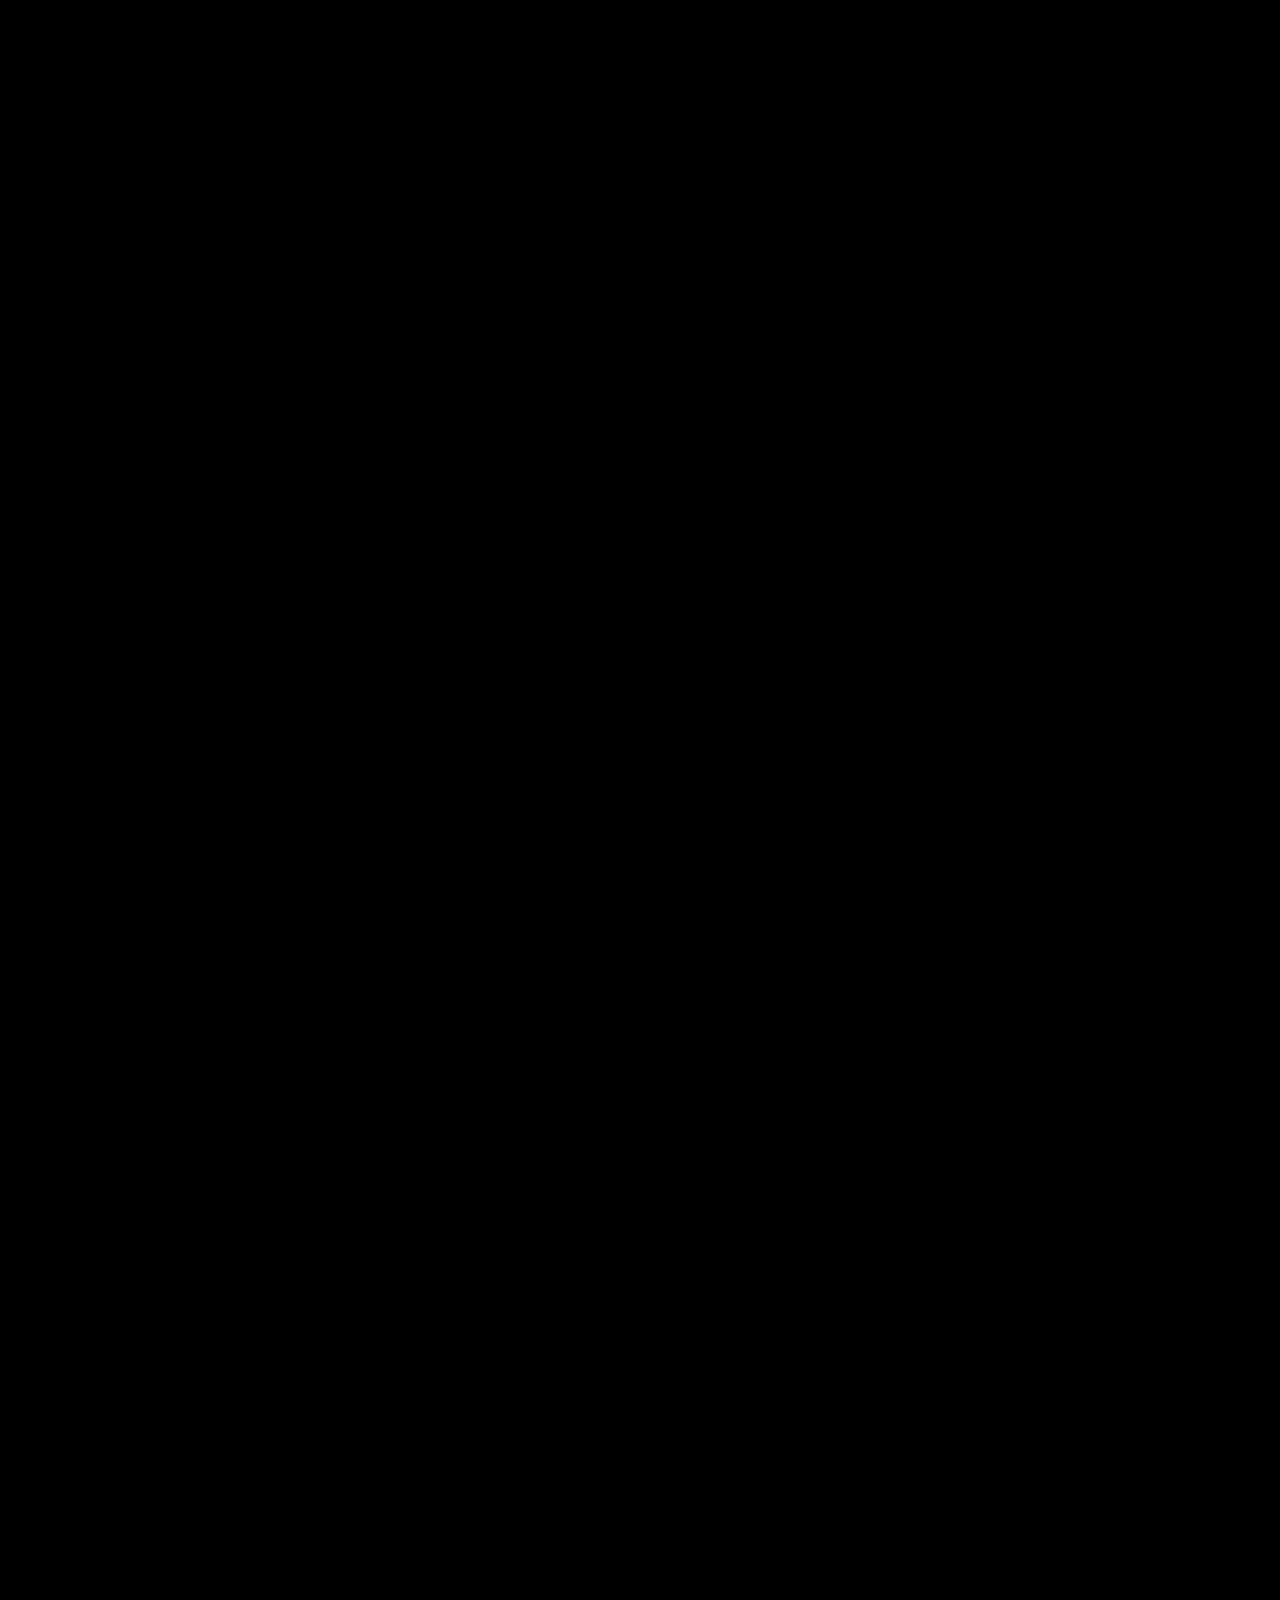
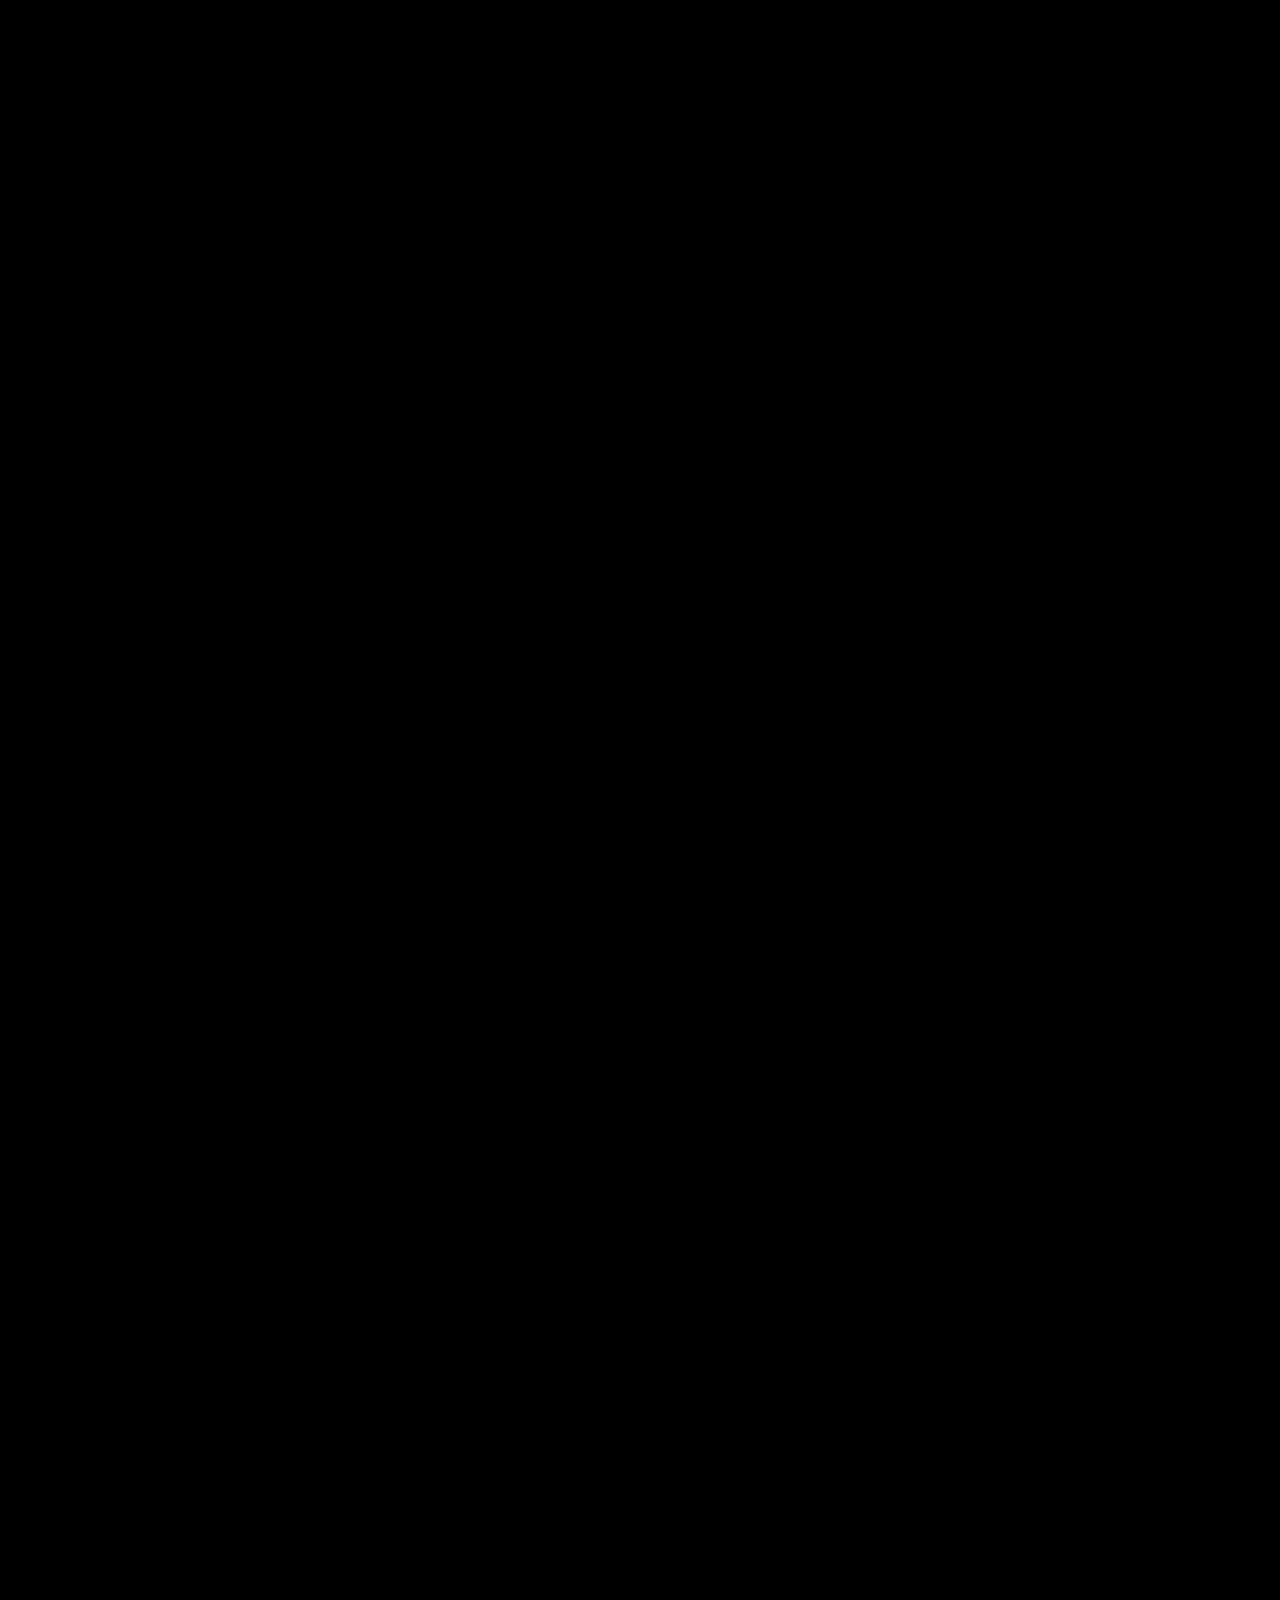
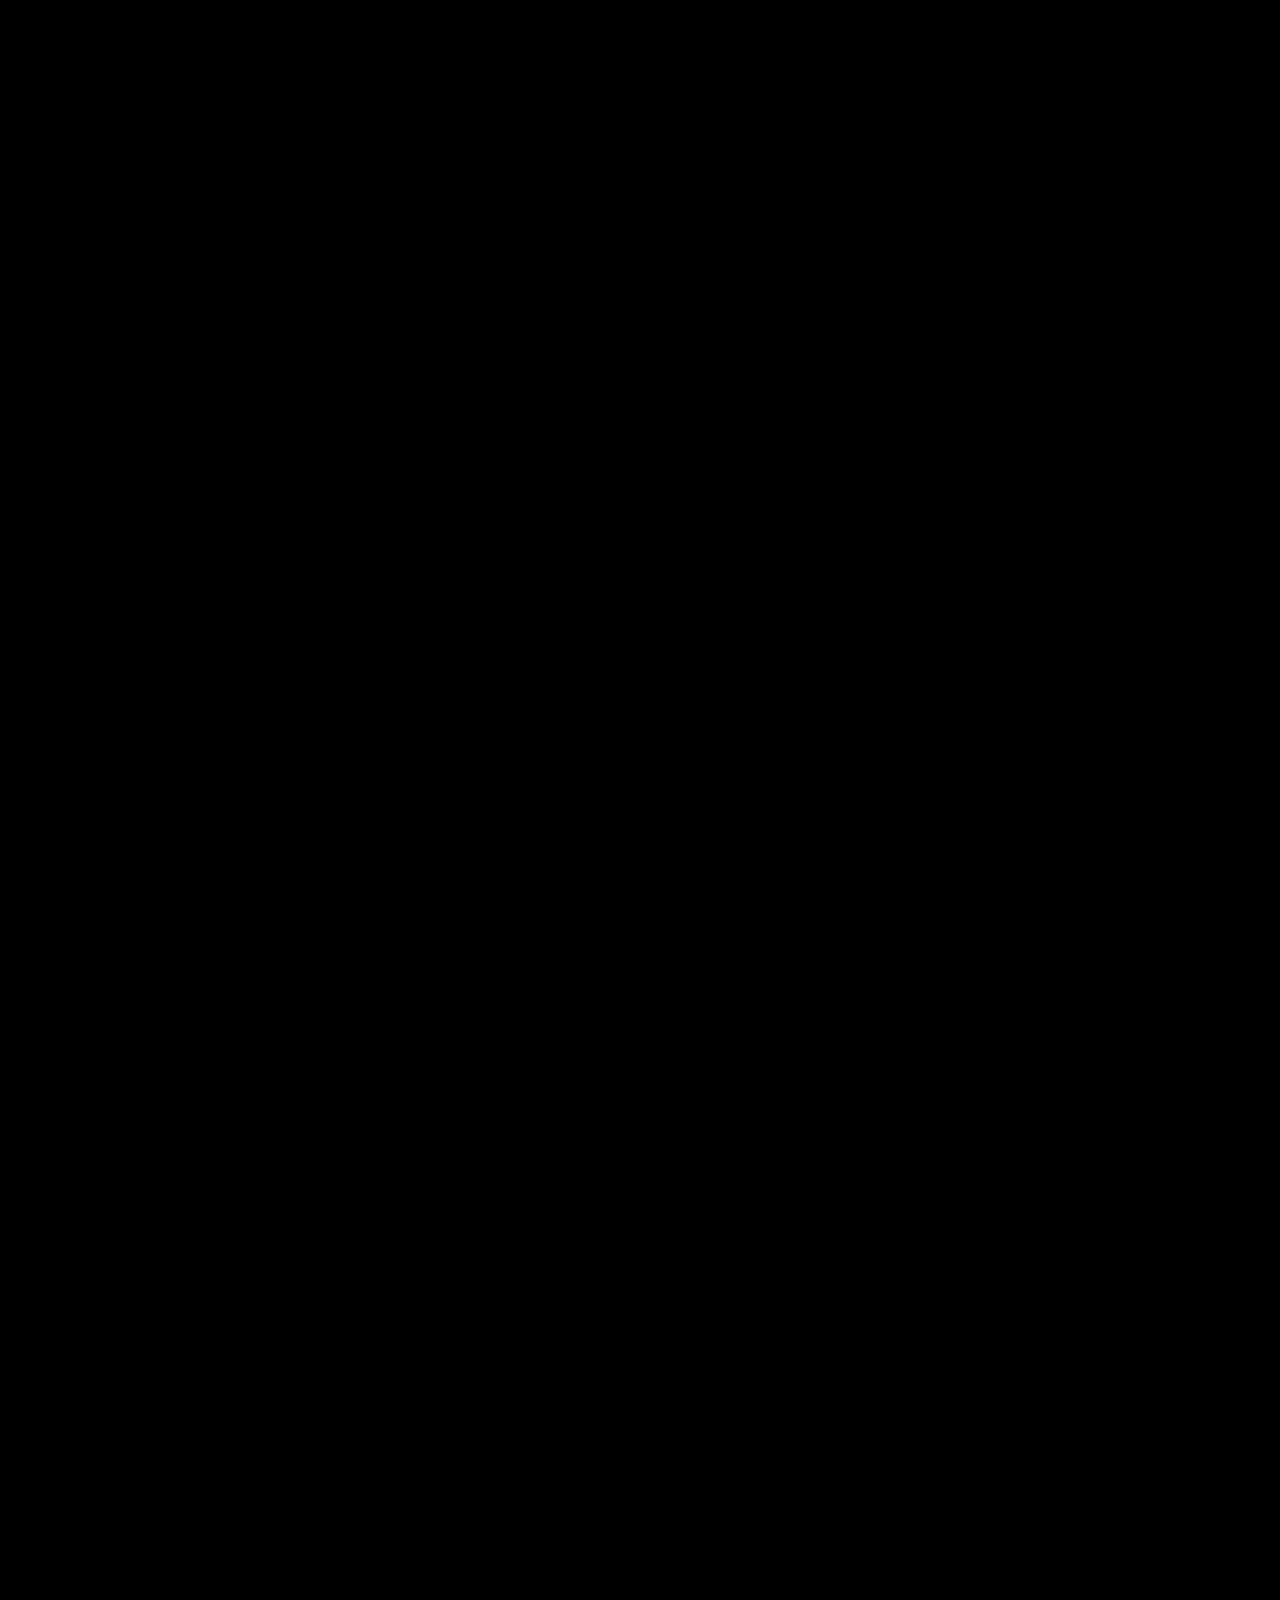
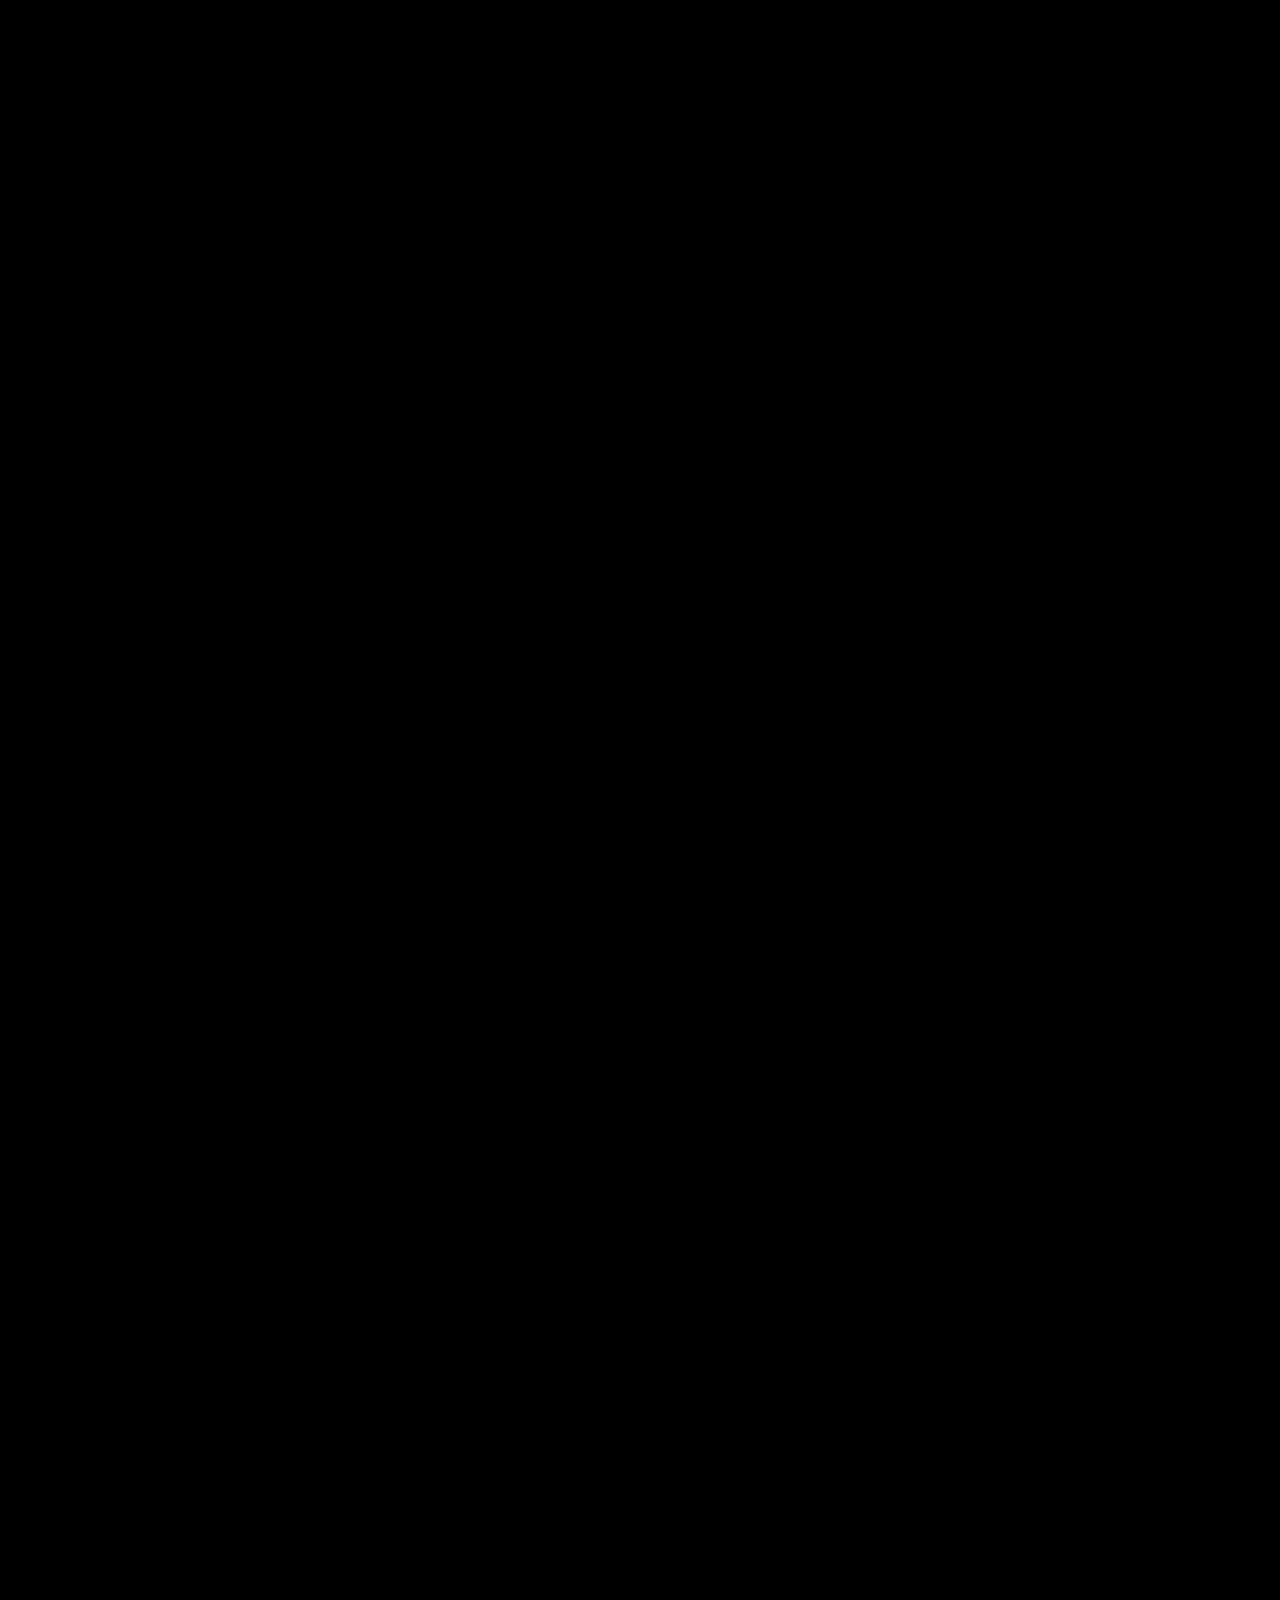
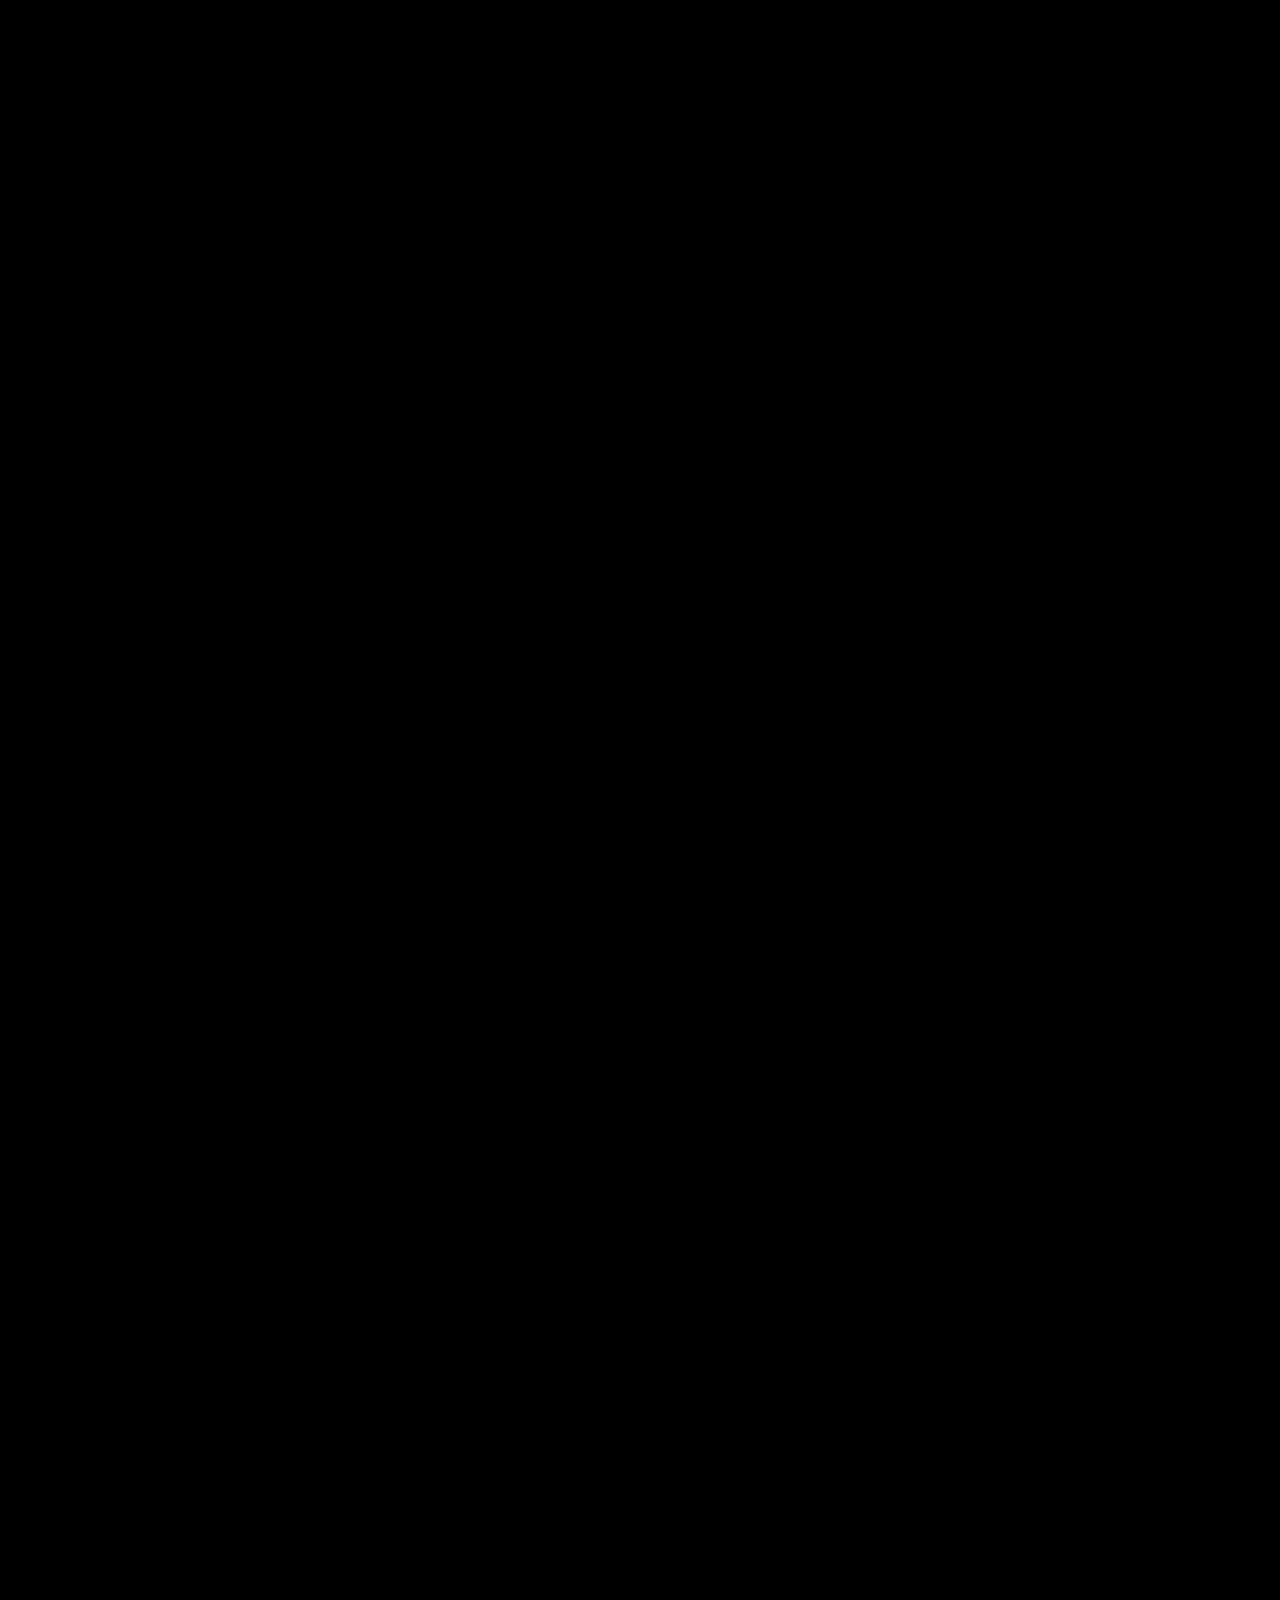
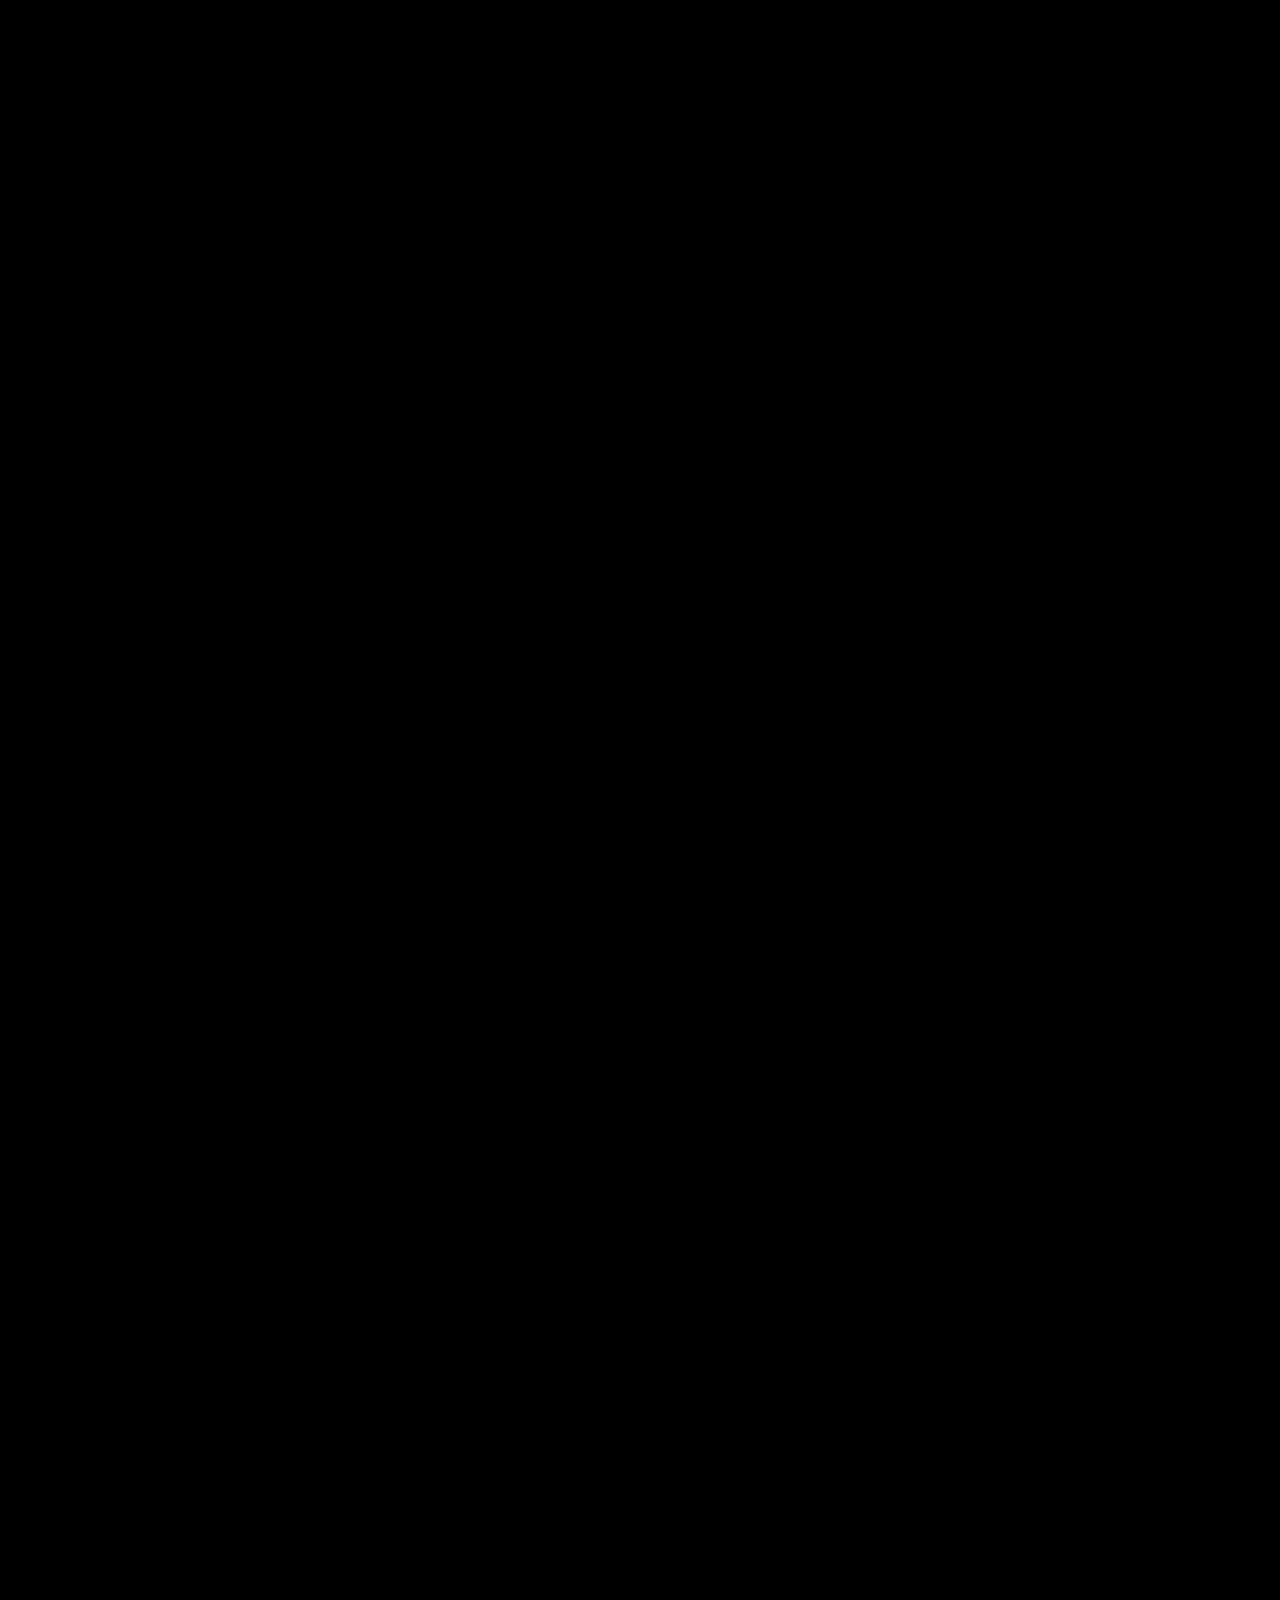
==== commit 8c750ad7: "Archive: líneas finas entre fotos y carrusel con más de 6 fotos Co-Authored-By: Claude Opus 5.5 <nor" ====
--- a/index.html
+++ b/index.html
@@ -14,7 +14,7 @@
       rel="stylesheet"
       href="https://fonts.googleapis.com/css2?family=Cossette+Titre&family=Libertinus+Math&family=Libertinus+Serif:ital@1&display=swap"
     />
-    <link rel="stylesheet" href="css/estilo.css?v=202611250020" />
+    <link rel="stylesheet" href="css/estilo.css?v=202611250253" />
     <link
       rel="icon"
       type="image/png"
@@ -97,6 +97,6 @@
       </div>
     </main>
 
-    <script src="js/cristal.js?v=202611250020"></script>
+    <script src="js/cristal.js?v=202611250253"></script>
   </body>
 </html>
--- a/css/estilo.css
+++ b/css/estilo.css
@@ -1738,3 +1738,99 @@
 .contacto-pdf + .bloque {
   margin-top: max(9vh, 3.5em);
 }
+
+/* Archive: las fotos de cada proyecto se separan con una línea muy fina */
+.galeria {
+  column-gap: 0;
+  row-gap: 0;
+}
+
+.galeria__foto + .galeria__foto {
+  border-left: 1px solid var(--tinta);
+}
+
+/* Más de 6 fotos: la banda se convierte en un carrusel horizontal */
+.galeria--carrusel {
+  grid-template-columns: none;
+  grid-auto-flow: column;
+  grid-auto-columns: calc(100% / 6);
+  overflow-x: auto;
+  overscroll-behavior-x: contain;
+  scroll-snap-type: x mandatory;
+  scroll-behavior: smooth;
+  scrollbar-width: none;
+}
+
+.galeria--carrusel::-webkit-scrollbar {
+  display: none;
+}
+
+.galeria--carrusel .galeria__foto {
+  scroll-snap-align: start;
+}
+
+.galeria__controles {
+  grid-column: 3 / -1;
+  display: flex;
+  justify-content: flex-end;
+  align-items: baseline;
+  gap: 1.2em;
+  margin-top: 0.6em;
+  font-family: var(--titulo);
+  letter-spacing: 0;
+}
+
+.galeria__controles[hidden] {
+  display: none;
+}
+
+.galeria__cuenta {
+  color: var(--tinta-suave);
+  font-variant-numeric: tabular-nums;
+  margin-right: auto;
+}
+
+.galeria__flecha {
+  padding: 0.1em 0.2em;
+  font-family: var(--texto);
+  font-size: 1.4em;
+  line-height: 1;
+  color: var(--tinta);
+  background: none;
+  border: 0;
+  cursor: pointer;
+  transition: opacity 0.2s ease;
+}
+
+.galeria__flecha:disabled {
+  opacity: 0.2;
+  cursor: default;
+}
+
+@media (max-width: 40rem) {
+  /* Cuadrícula de 2 en móvil: línea vertical entre columnas y horizontal entre filas */
+  .galeria:not(.galeria--carrusel) .galeria__foto + .galeria__foto {
+    border-left: 0;
+  }
+
+  .galeria:not(.galeria--carrusel) .galeria__foto:nth-child(2n) {
+    border-left: 1px solid var(--tinta);
+  }
+
+  .galeria:not(.galeria--carrusel) .galeria__foto:nth-child(n+3) {
+    border-top: 1px solid var(--tinta);
+  }
+
+  /* Carrusel en móvil: dos fotos a la vista, se desliza con el dedo */
+  .galeria--carrusel {
+    grid-auto-columns: 50%;
+  }
+
+  .galeria__controles {
+    grid-column: 2 / -1;
+  }
+}
+
+@media (prefers-reduced-motion: reduce) {
+  .galeria--carrusel { scroll-behavior: auto; }
+}
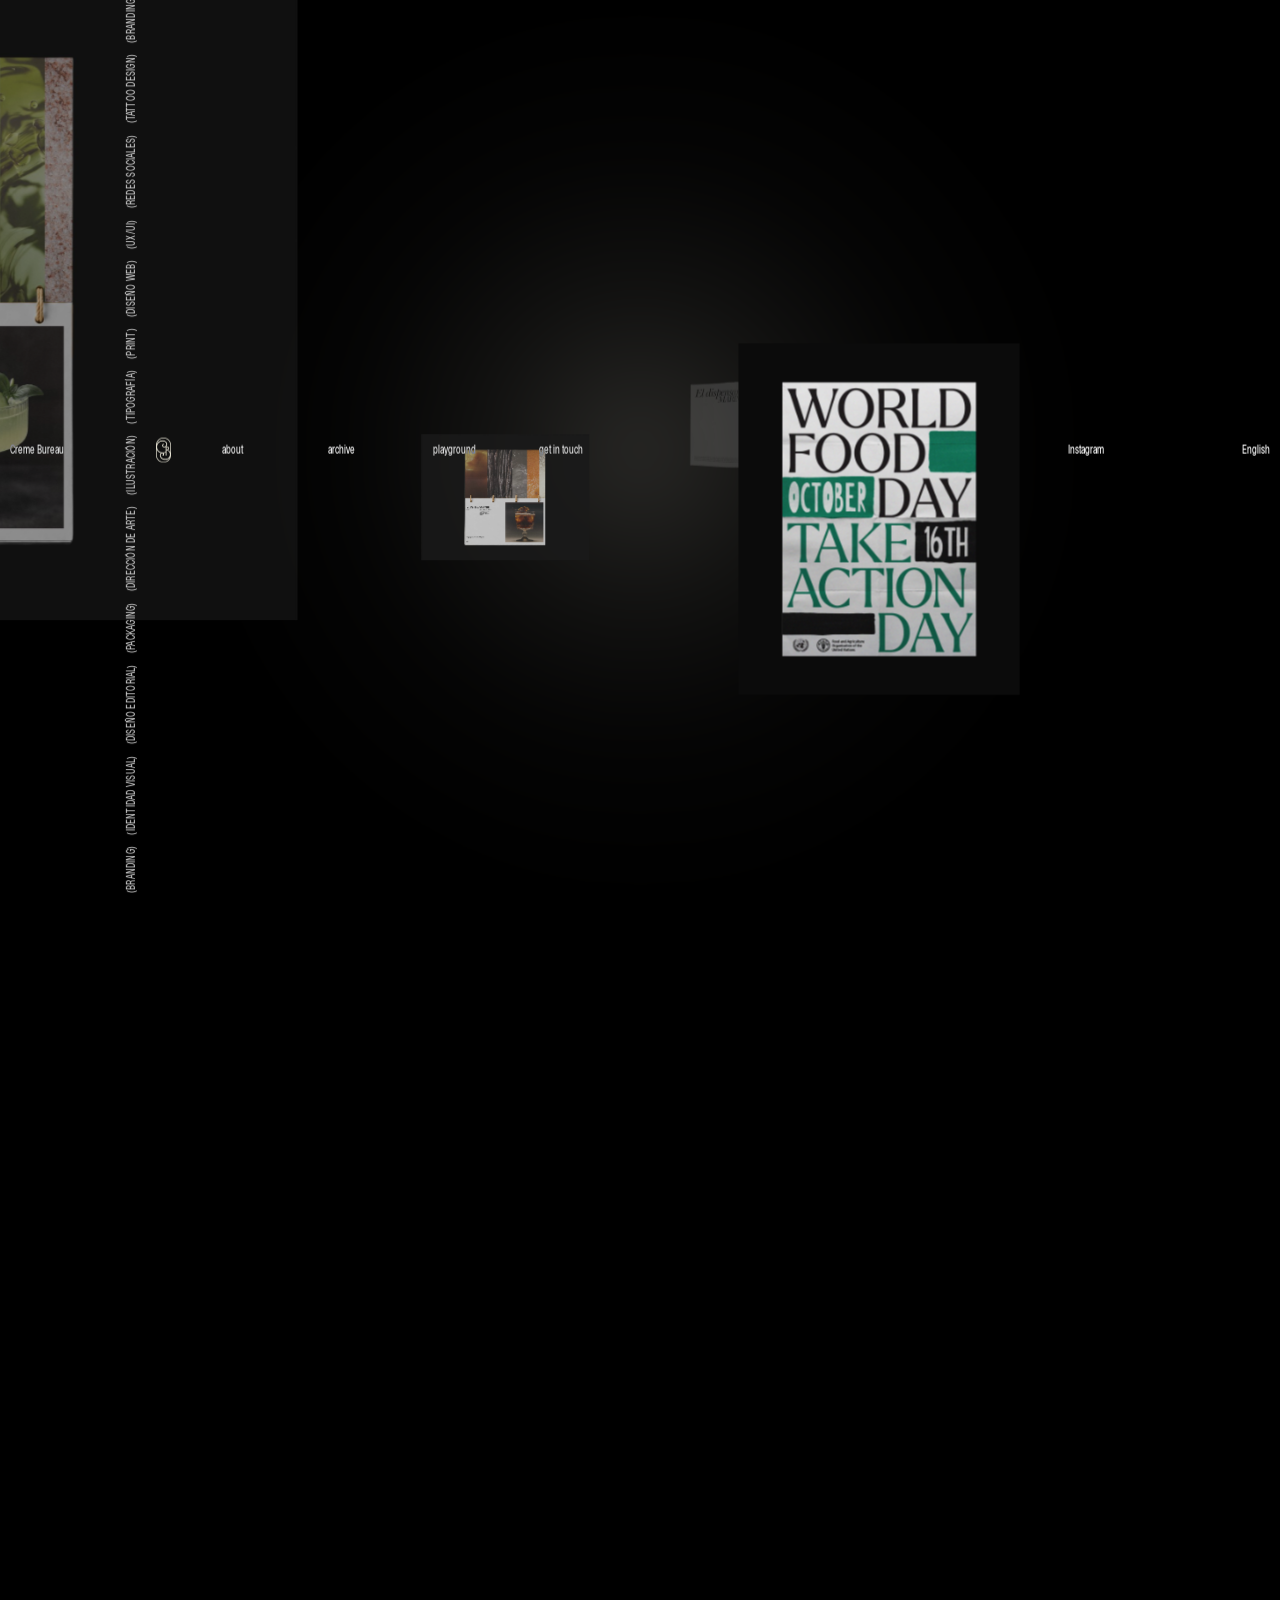
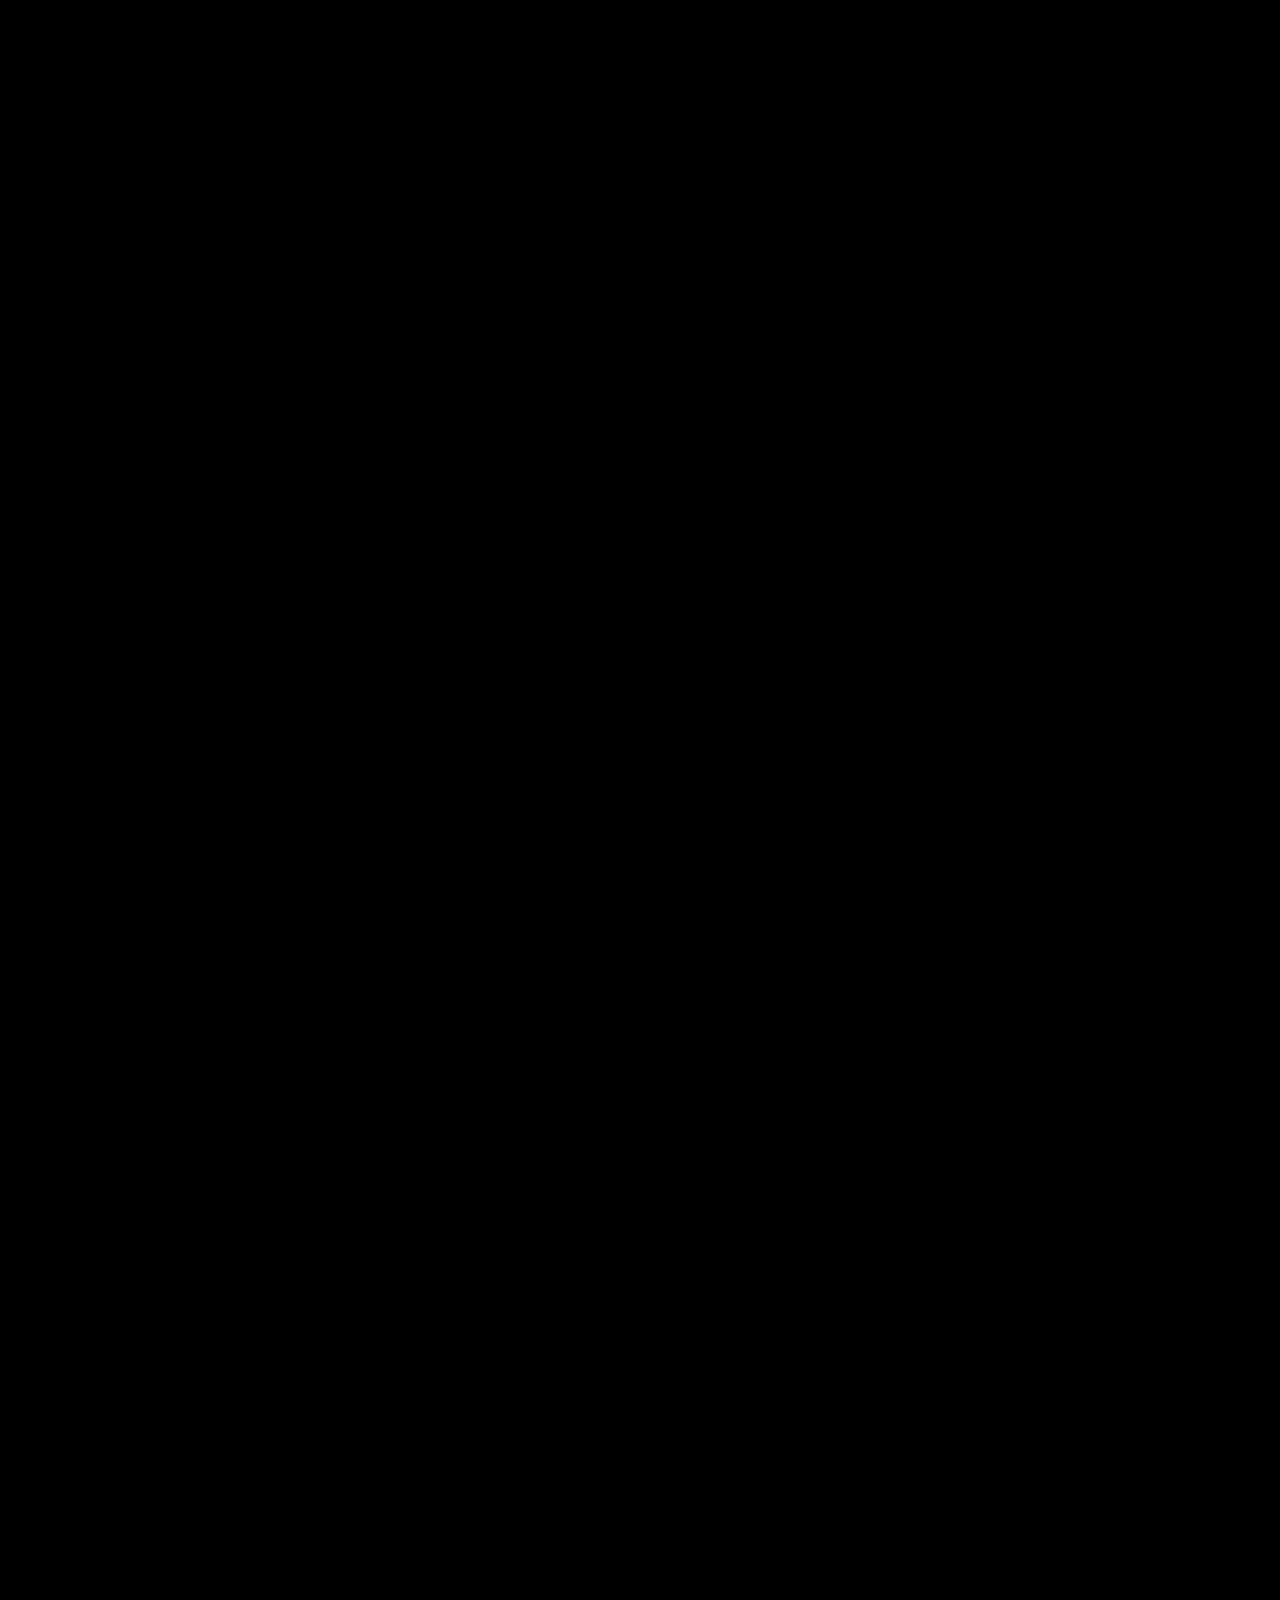
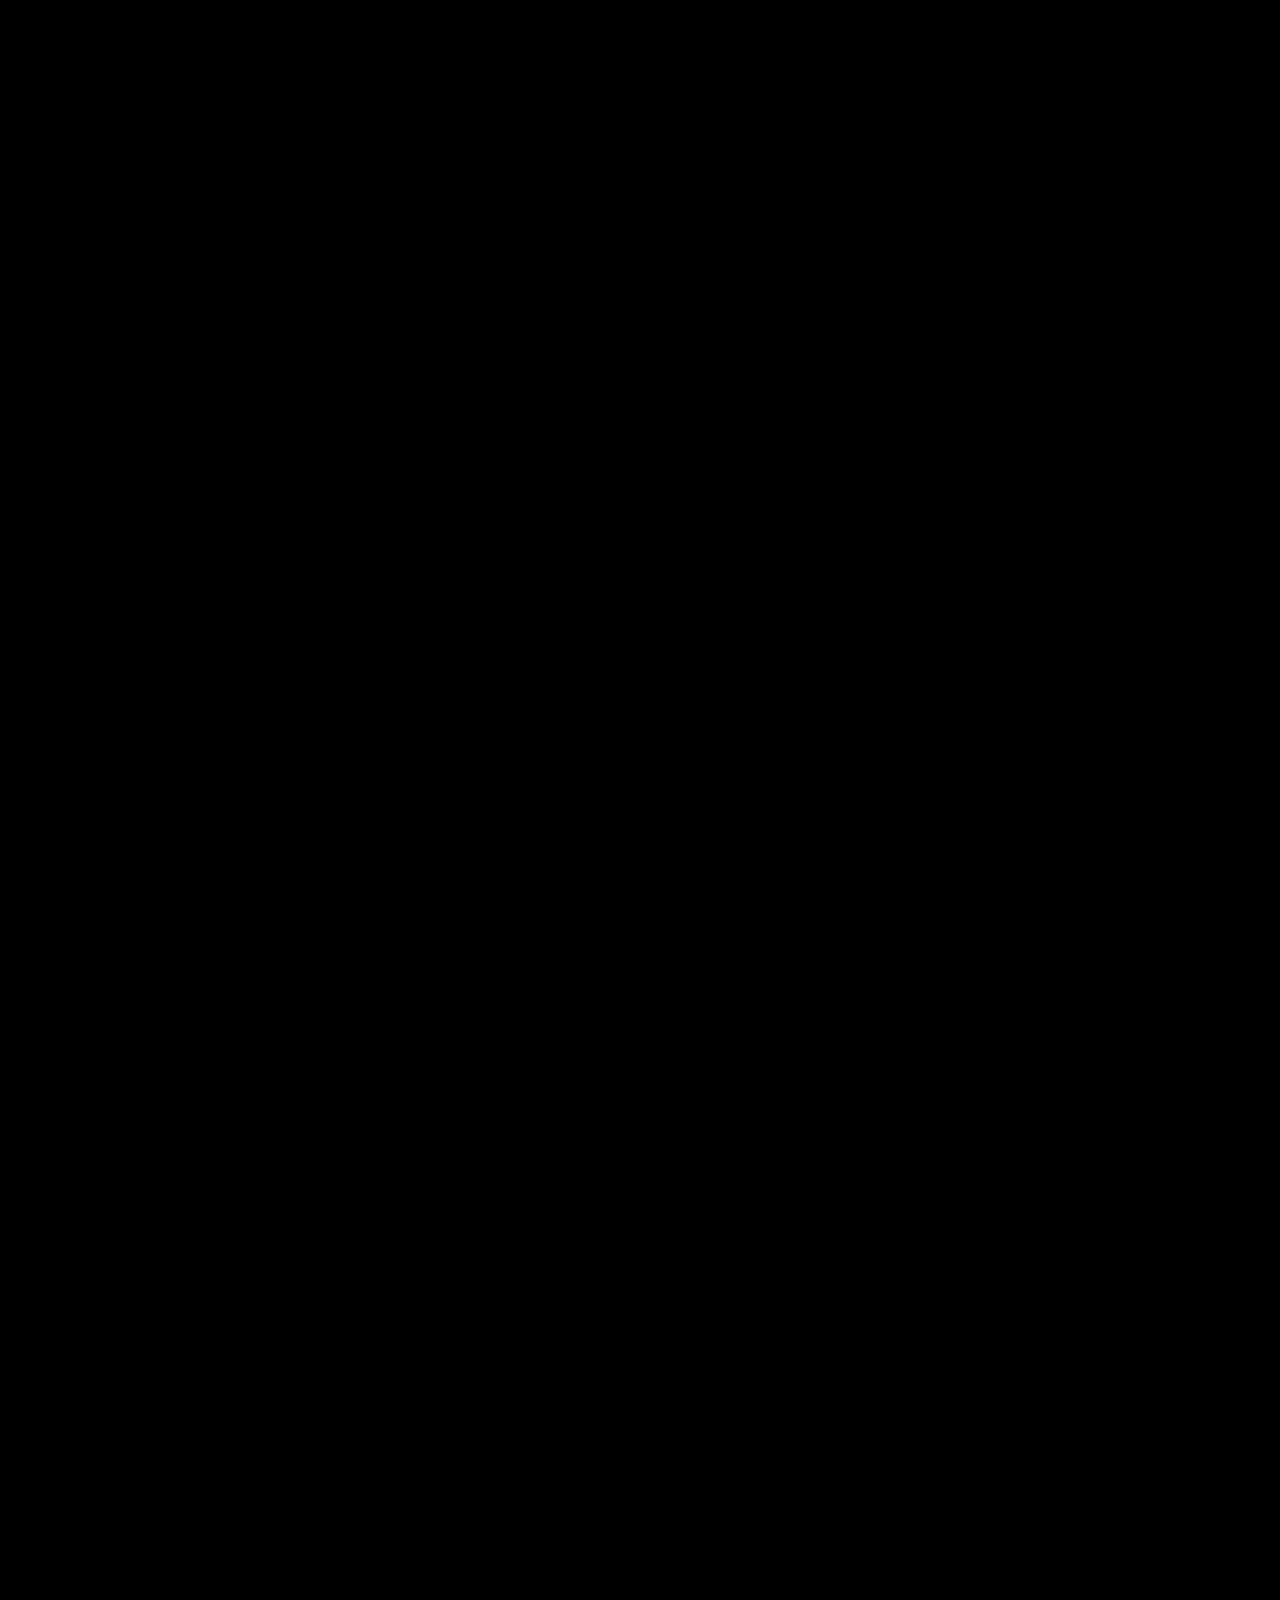
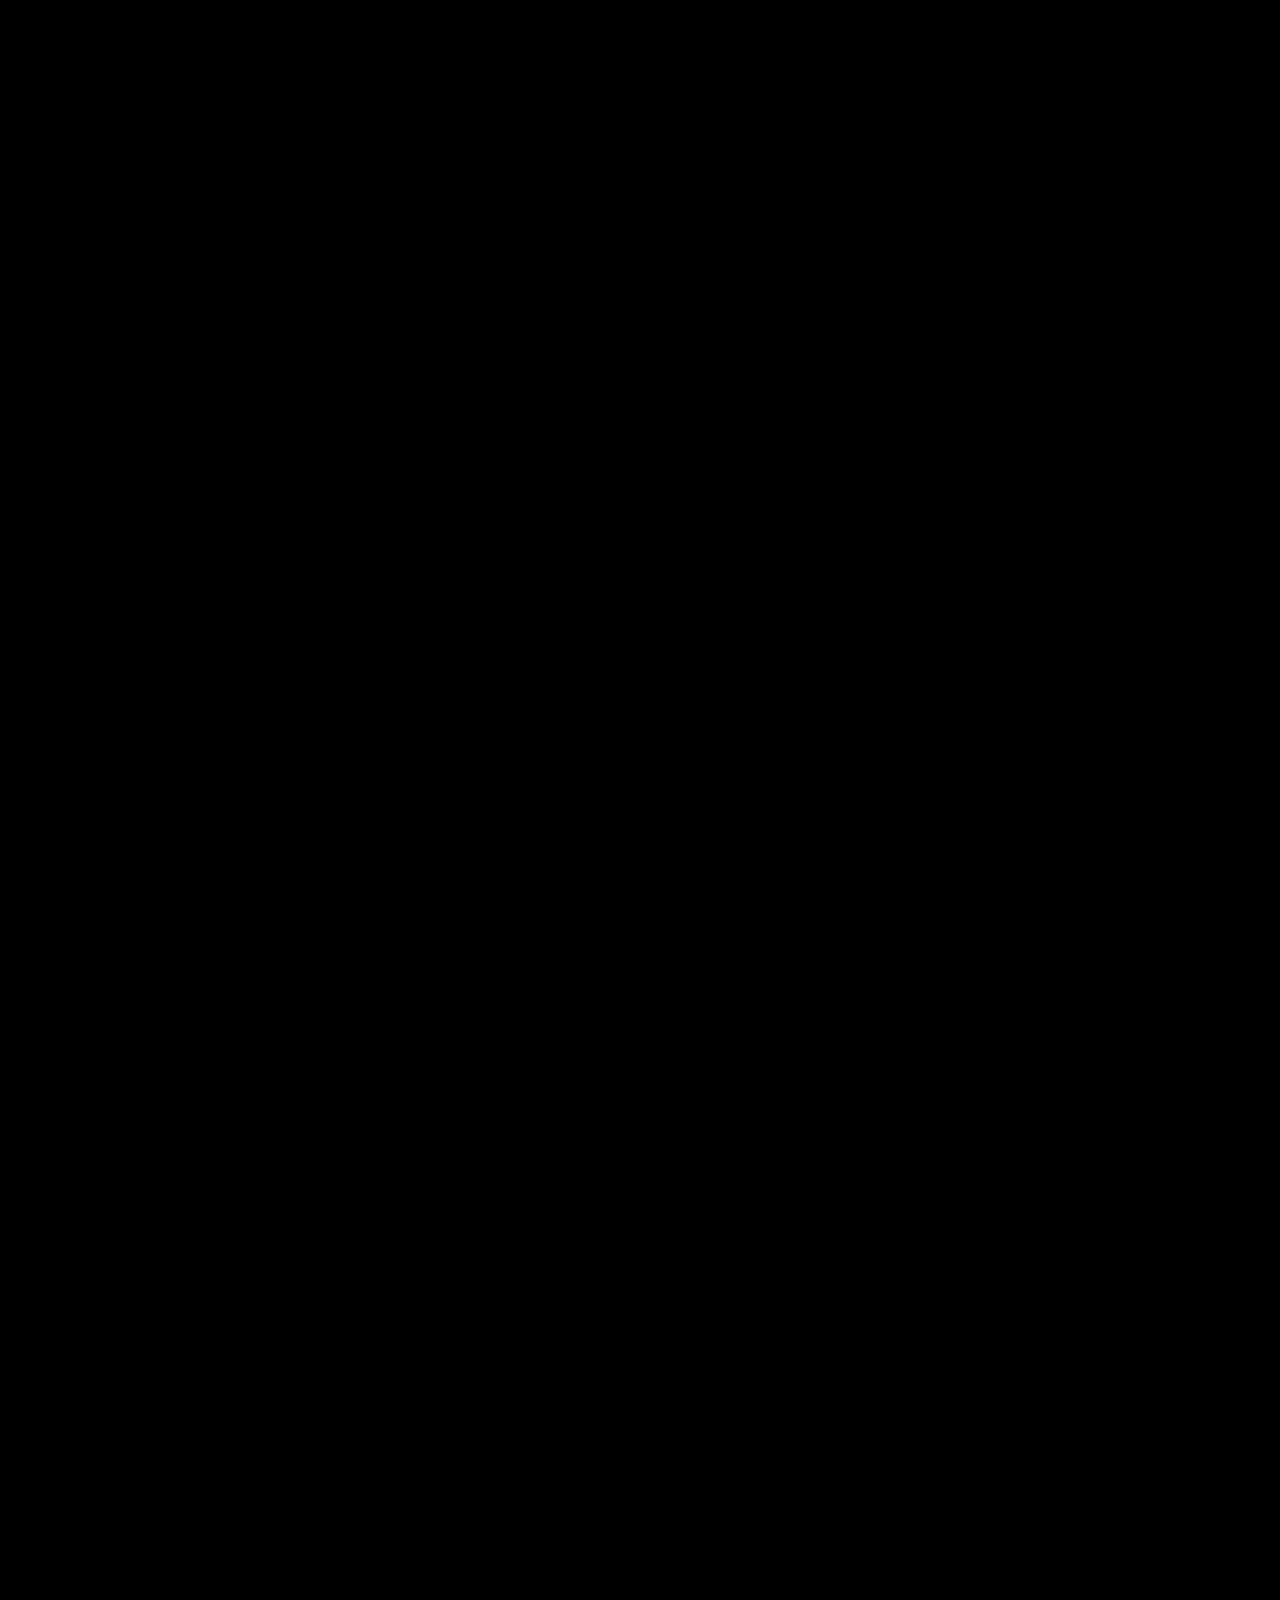
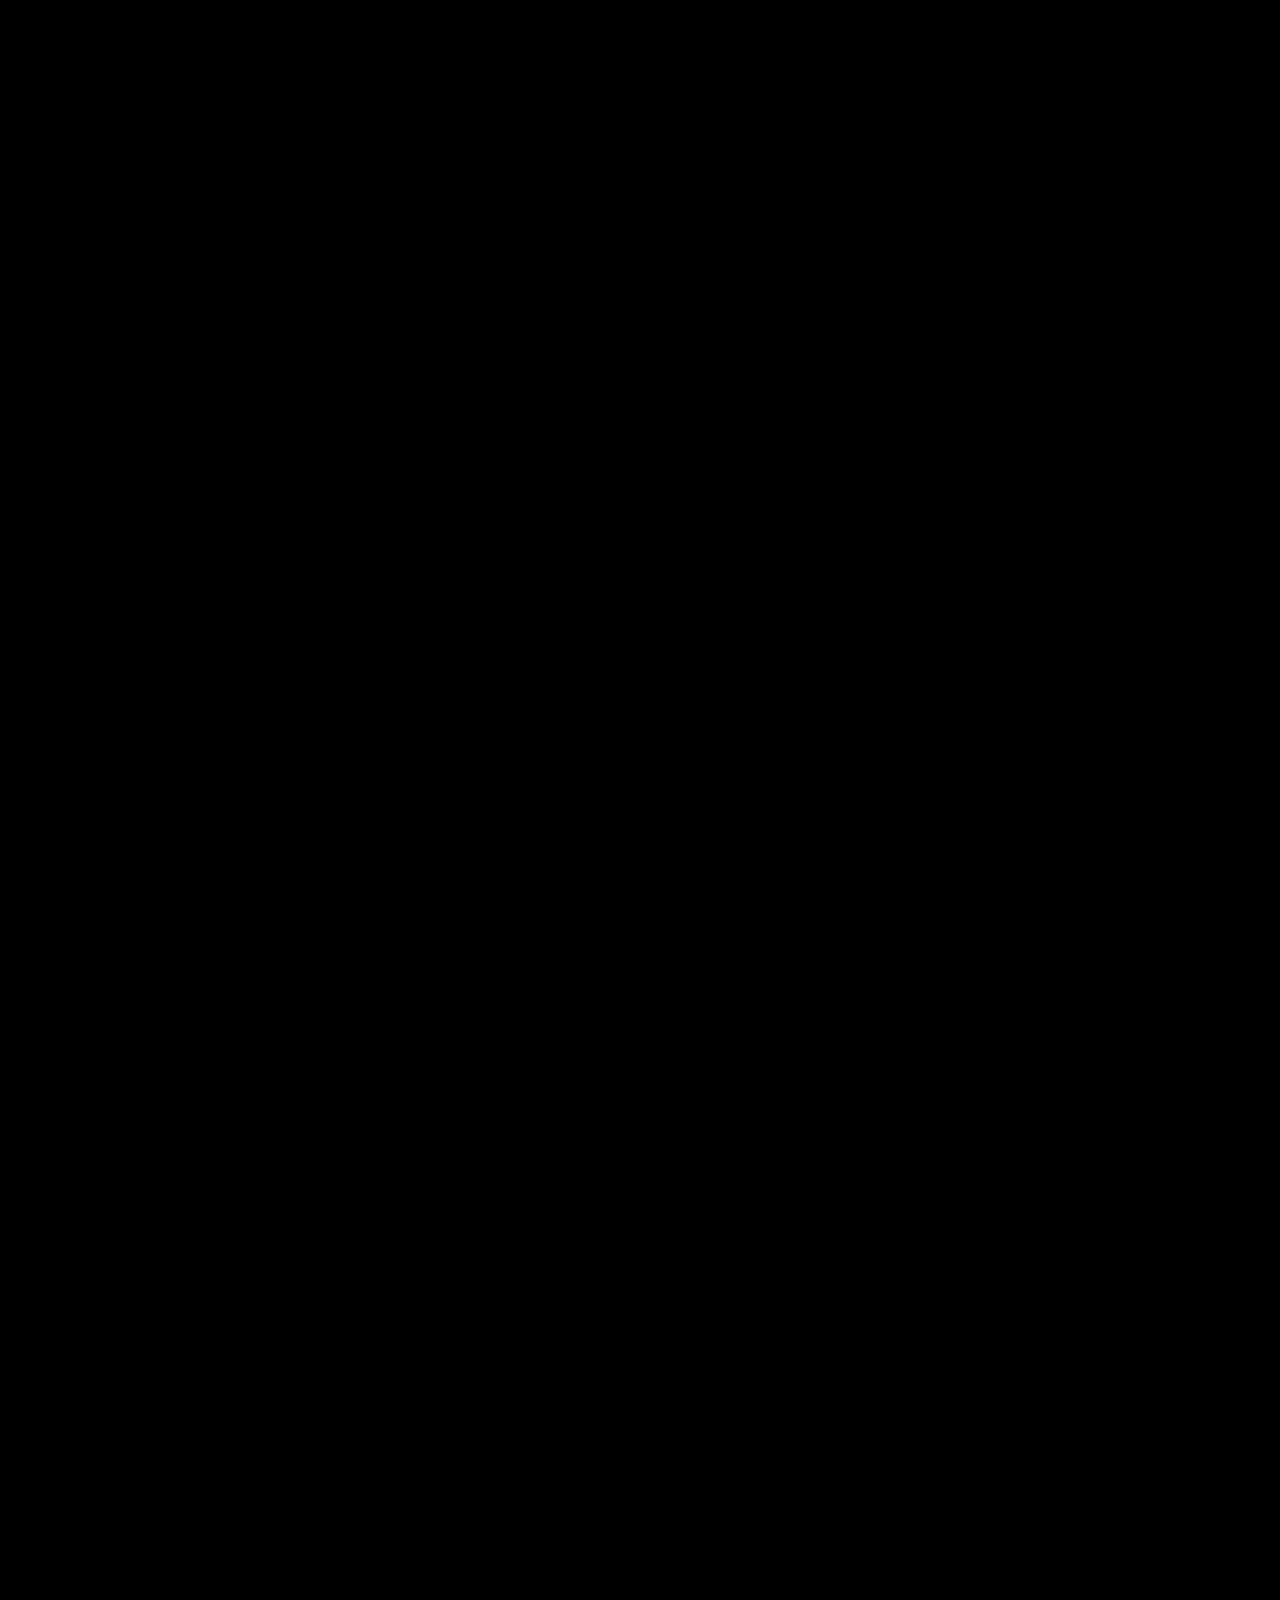
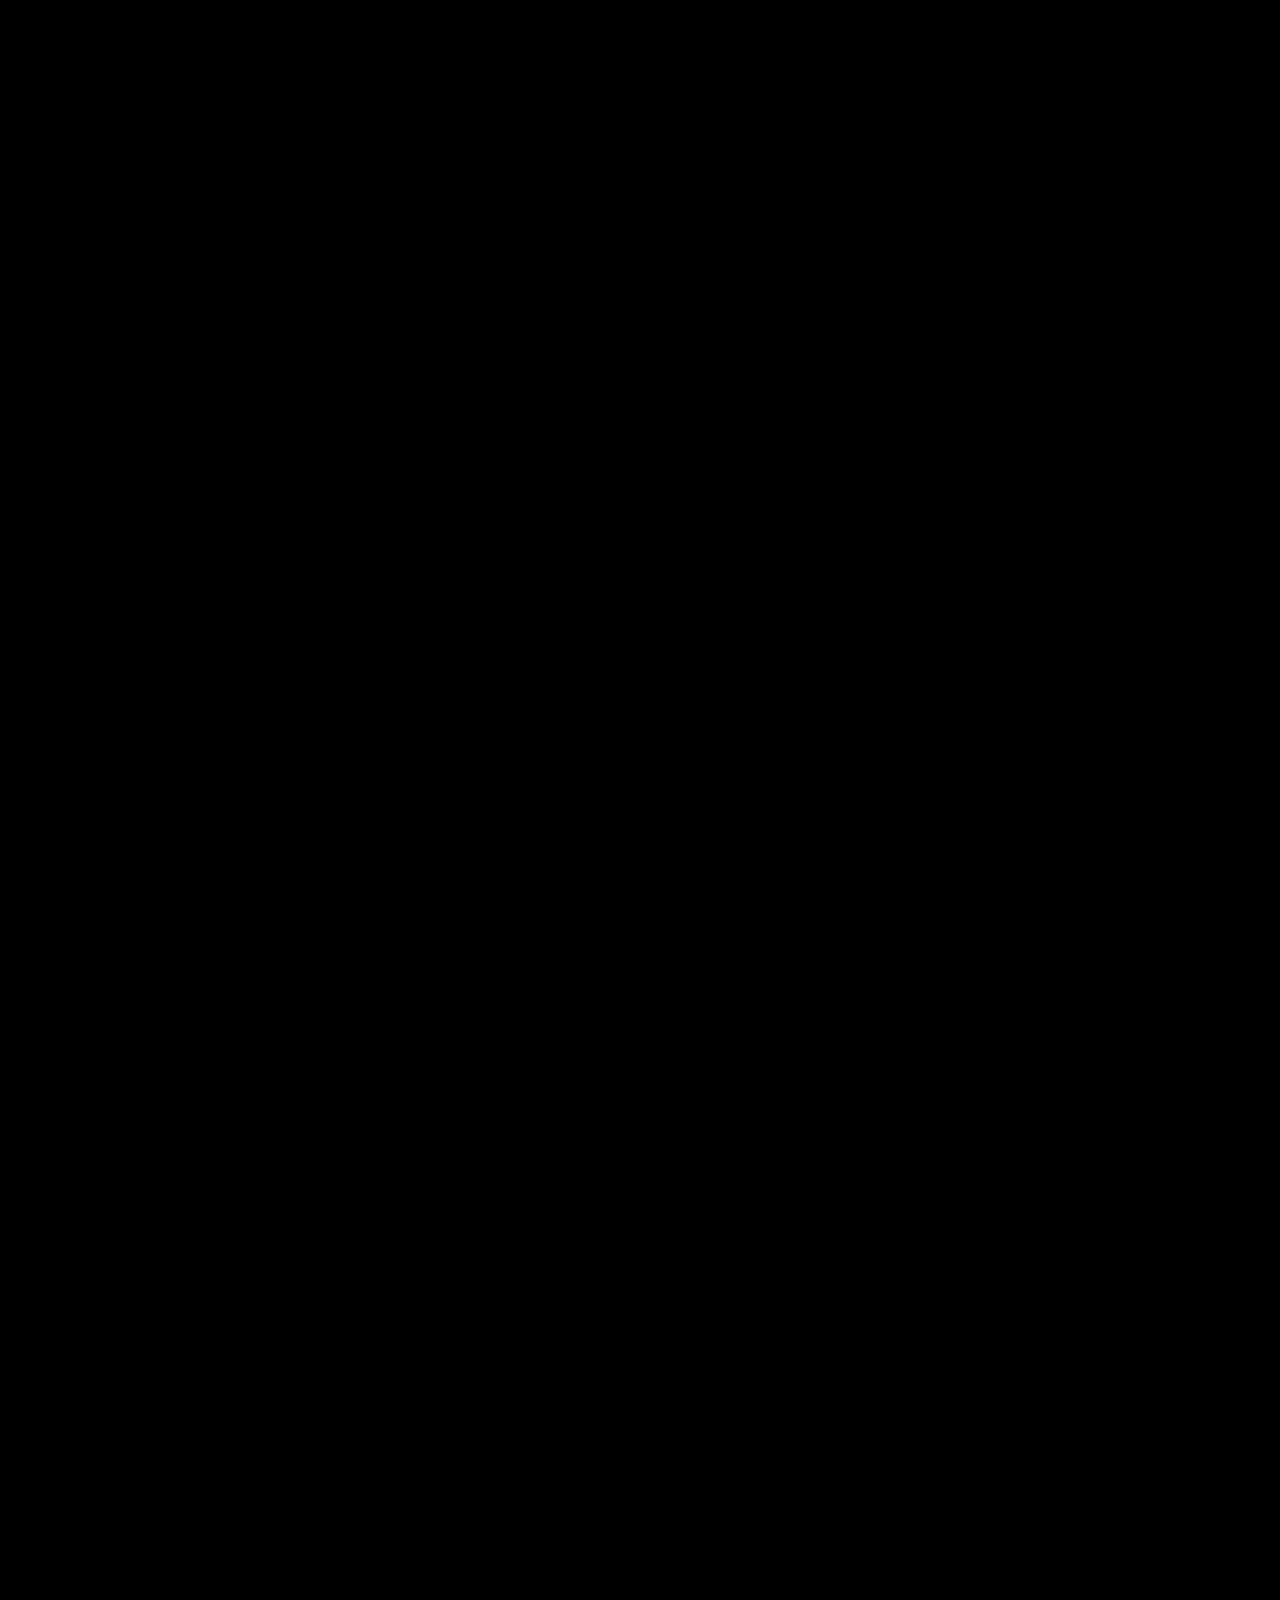
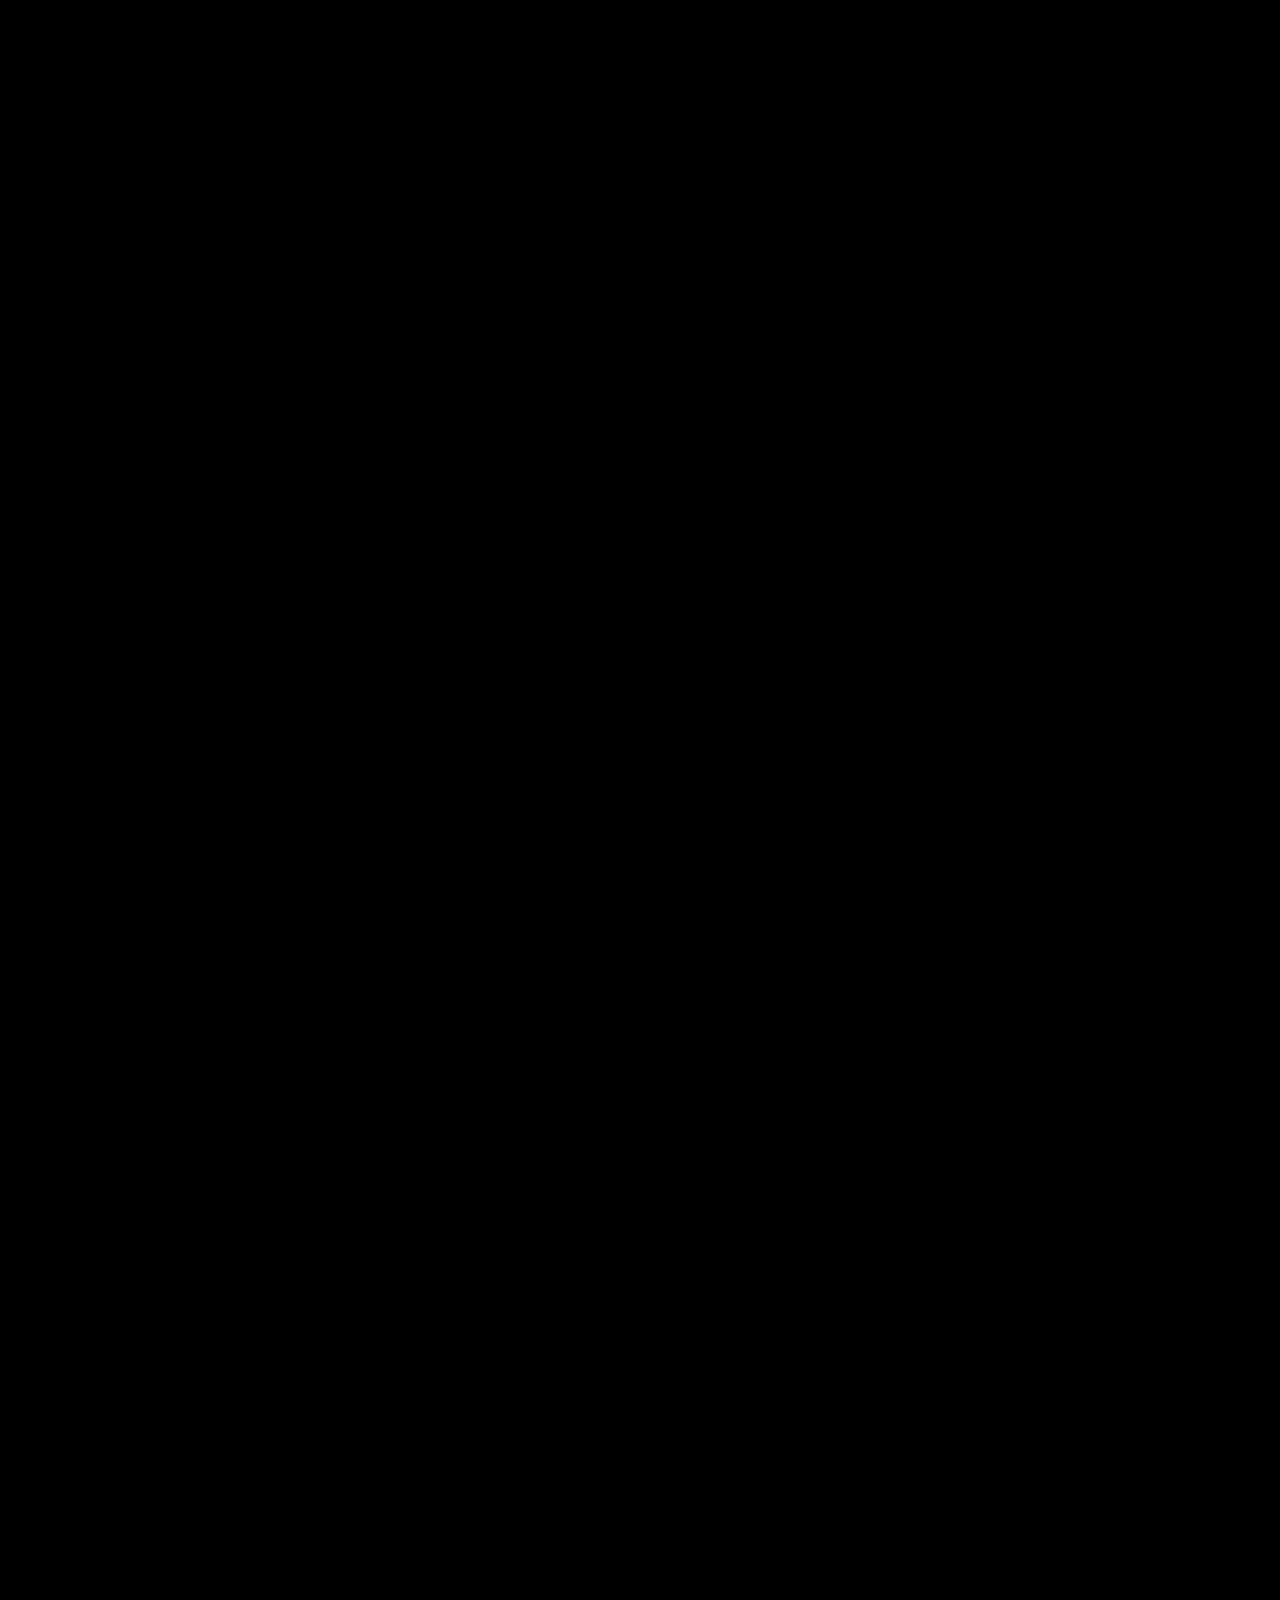
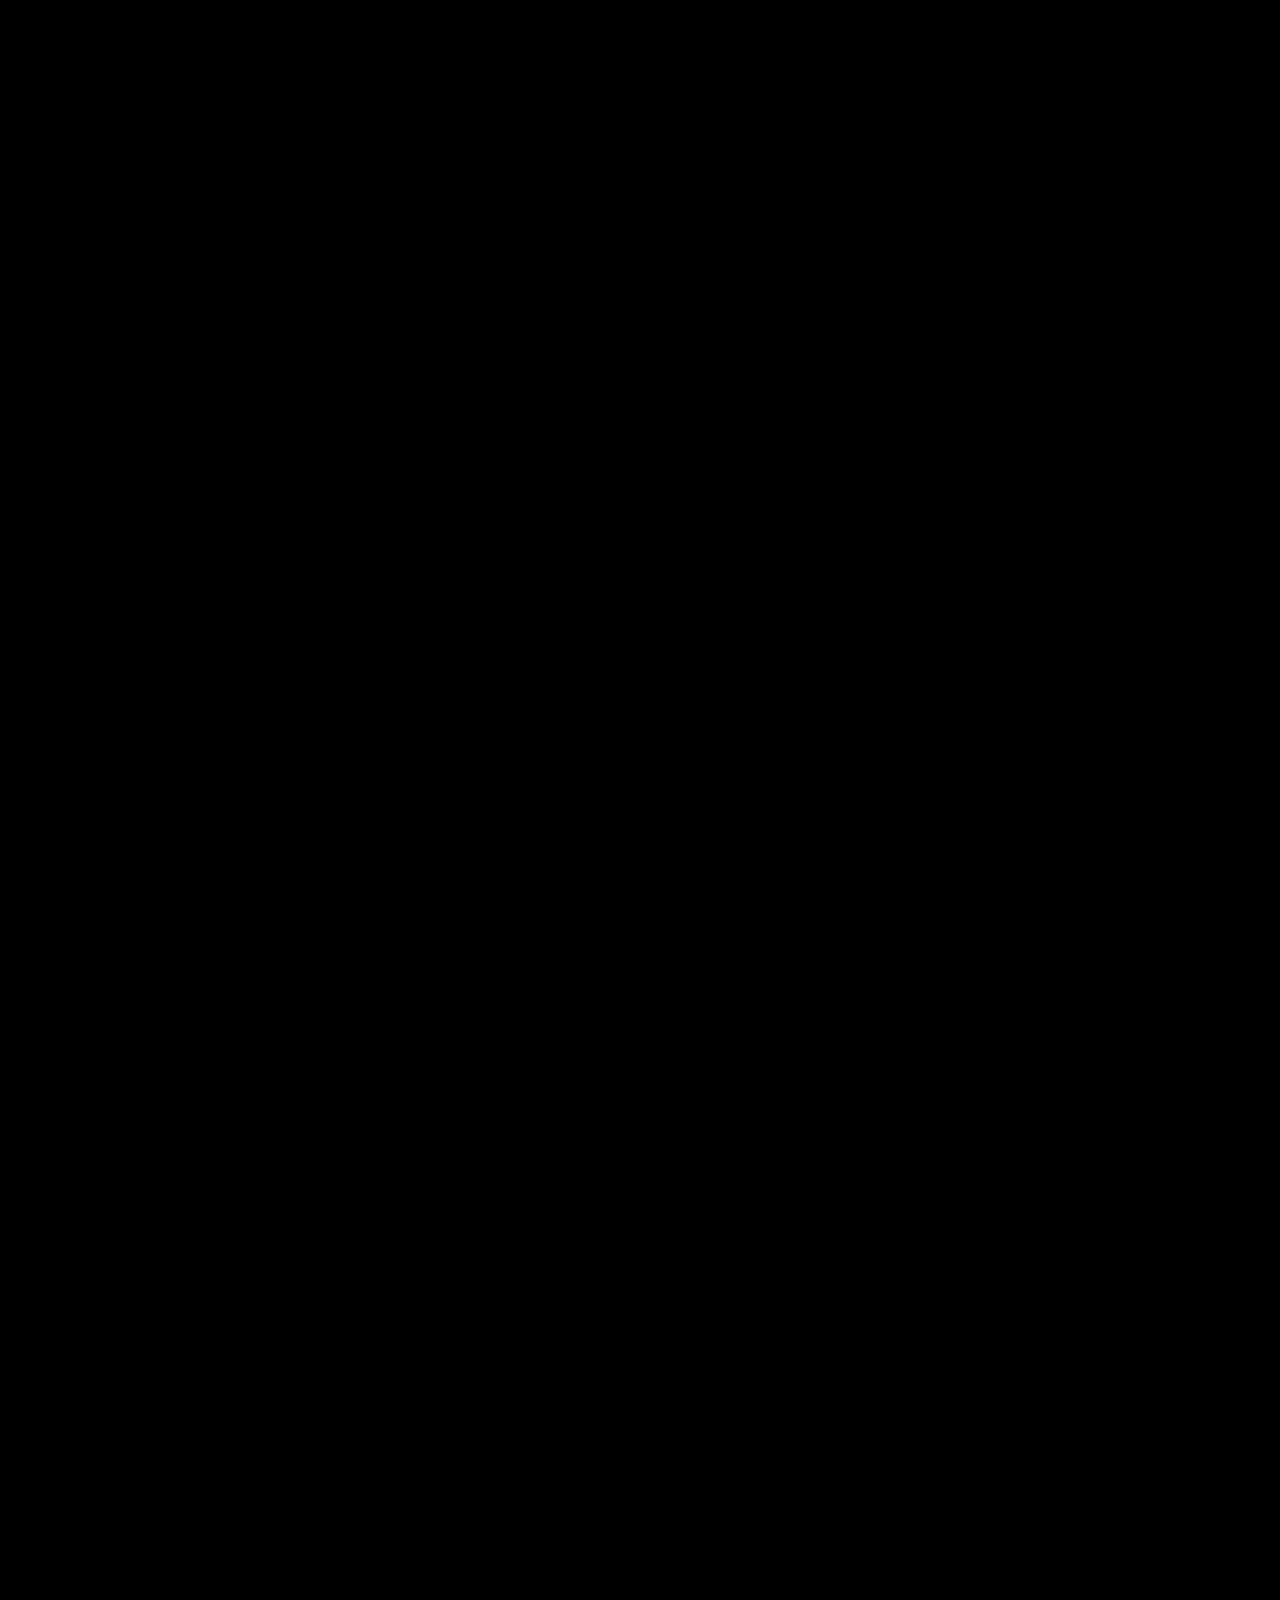
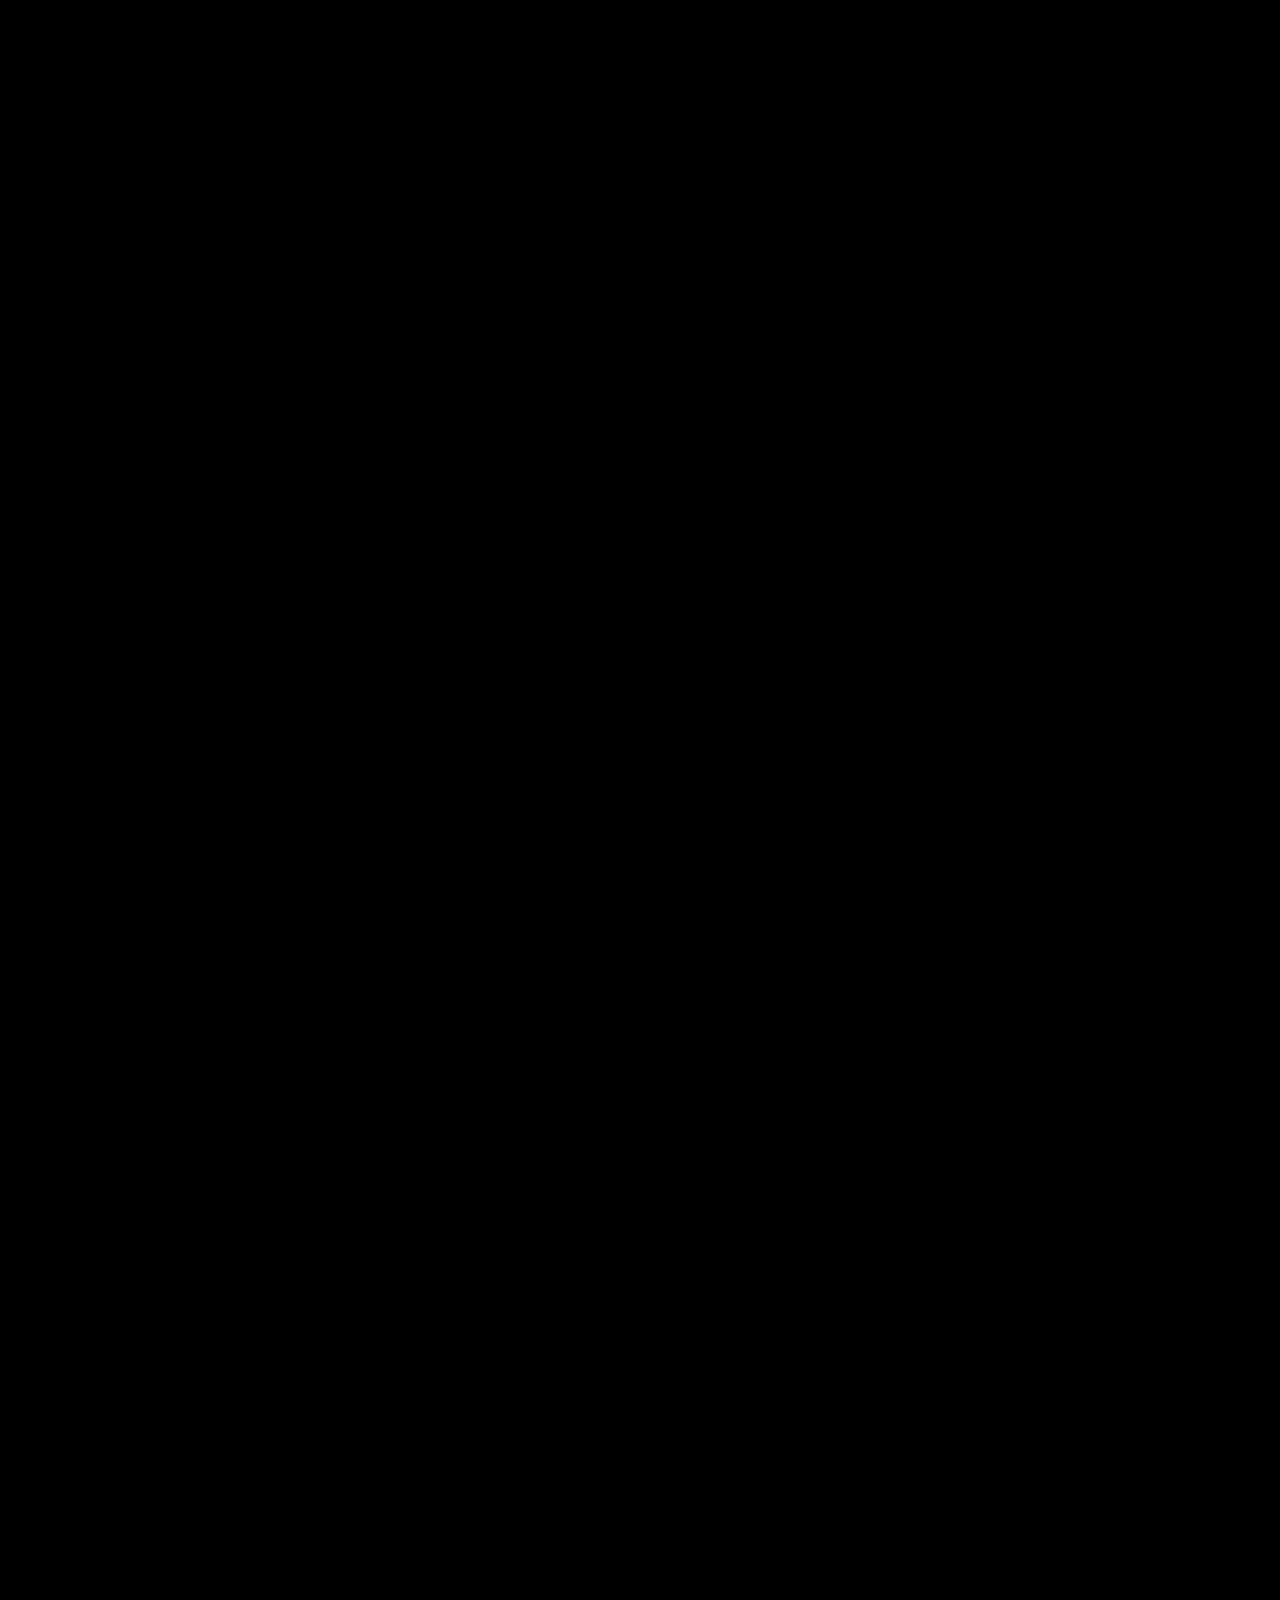
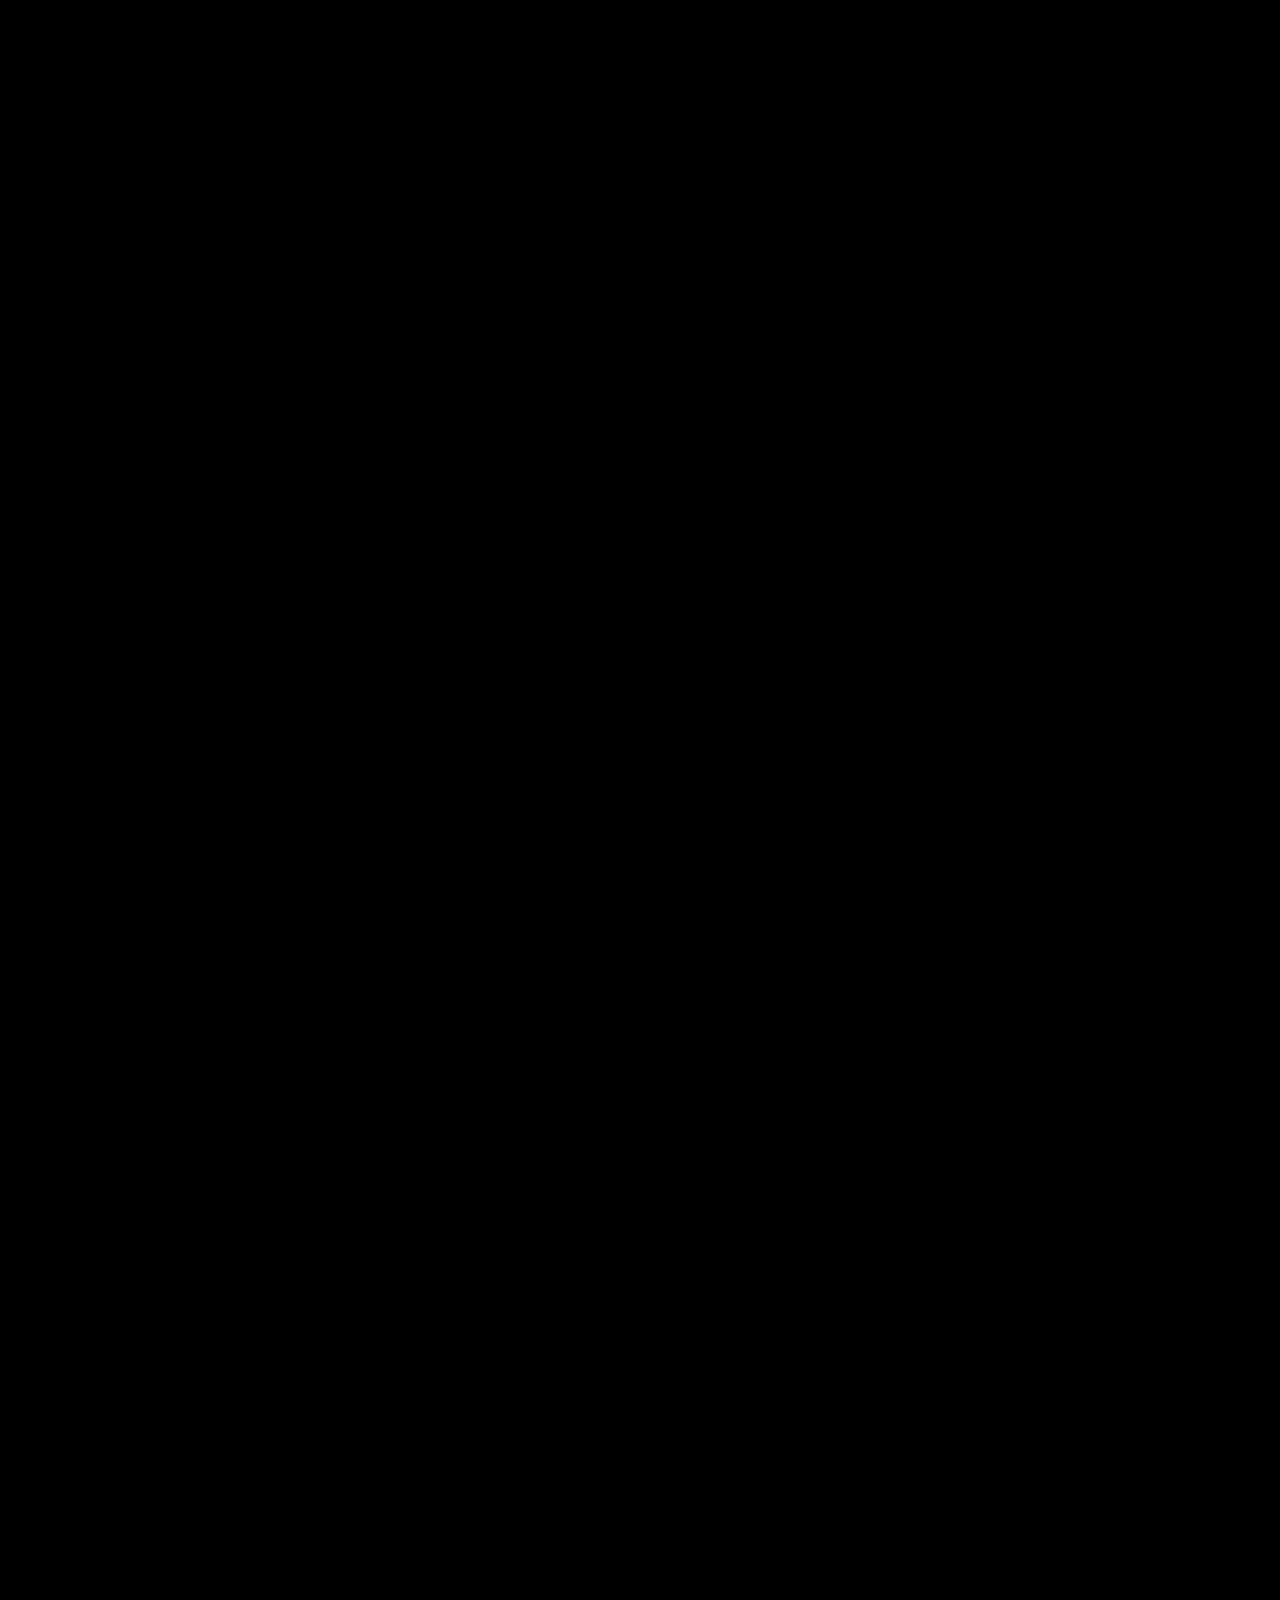
==== commit f91491c6: "Archive: separación fina del color del fondo entre fotos Co-Authored-By: Claude Opus 5.5 <noreply@an" ====
--- a/index.html
+++ b/index.html
@@ -14,7 +14,7 @@
       rel="stylesheet"
       href="https://fonts.googleapis.com/css2?family=Cossette+Titre&family=Libertinus+Math&family=Libertinus+Serif:ital@1&display=swap"
     />
-    <link rel="stylesheet" href="css/estilo.css?v=202611250253" />
+    <link rel="stylesheet" href="css/estilo.css?v=202611251409" />
     <link
       rel="icon"
       type="image/png"
@@ -97,6 +97,6 @@
       </div>
     </main>
 
-    <script src="js/cristal.js?v=202611250253"></script>
+    <script src="js/cristal.js?v=202611251409"></script>
   </body>
 </html>
--- a/css/estilo.css
+++ b/css/estilo.css
@@ -1739,14 +1739,14 @@
   margin-top: max(9vh, 3.5em);
 }
 
-/* Archive: las fotos de cada proyecto se separan con una línea muy fina */
+/* Archive: las fotos de cada proyecto se separan con un hueco fino del color del fondo */
 .galeria {
   column-gap: 0;
   row-gap: 0;
 }
 
 .galeria__foto + .galeria__foto {
-  border-left: 1px solid var(--tinta);
+  border-left: 4px solid var(--papel);
 }
 
 /* Más de 6 fotos: la banda se convierte en un carrusel horizontal */
@@ -1814,11 +1814,11 @@
   }
 
   .galeria:not(.galeria--carrusel) .galeria__foto:nth-child(2n) {
-    border-left: 1px solid var(--tinta);
+    border-left: 4px solid var(--papel);
   }
 
   .galeria:not(.galeria--carrusel) .galeria__foto:nth-child(n+3) {
-    border-top: 1px solid var(--tinta);
+    border-top: 4px solid var(--papel);
   }
 
   /* Carrusel en móvil: dos fotos a la vista, se desliza con el dedo */
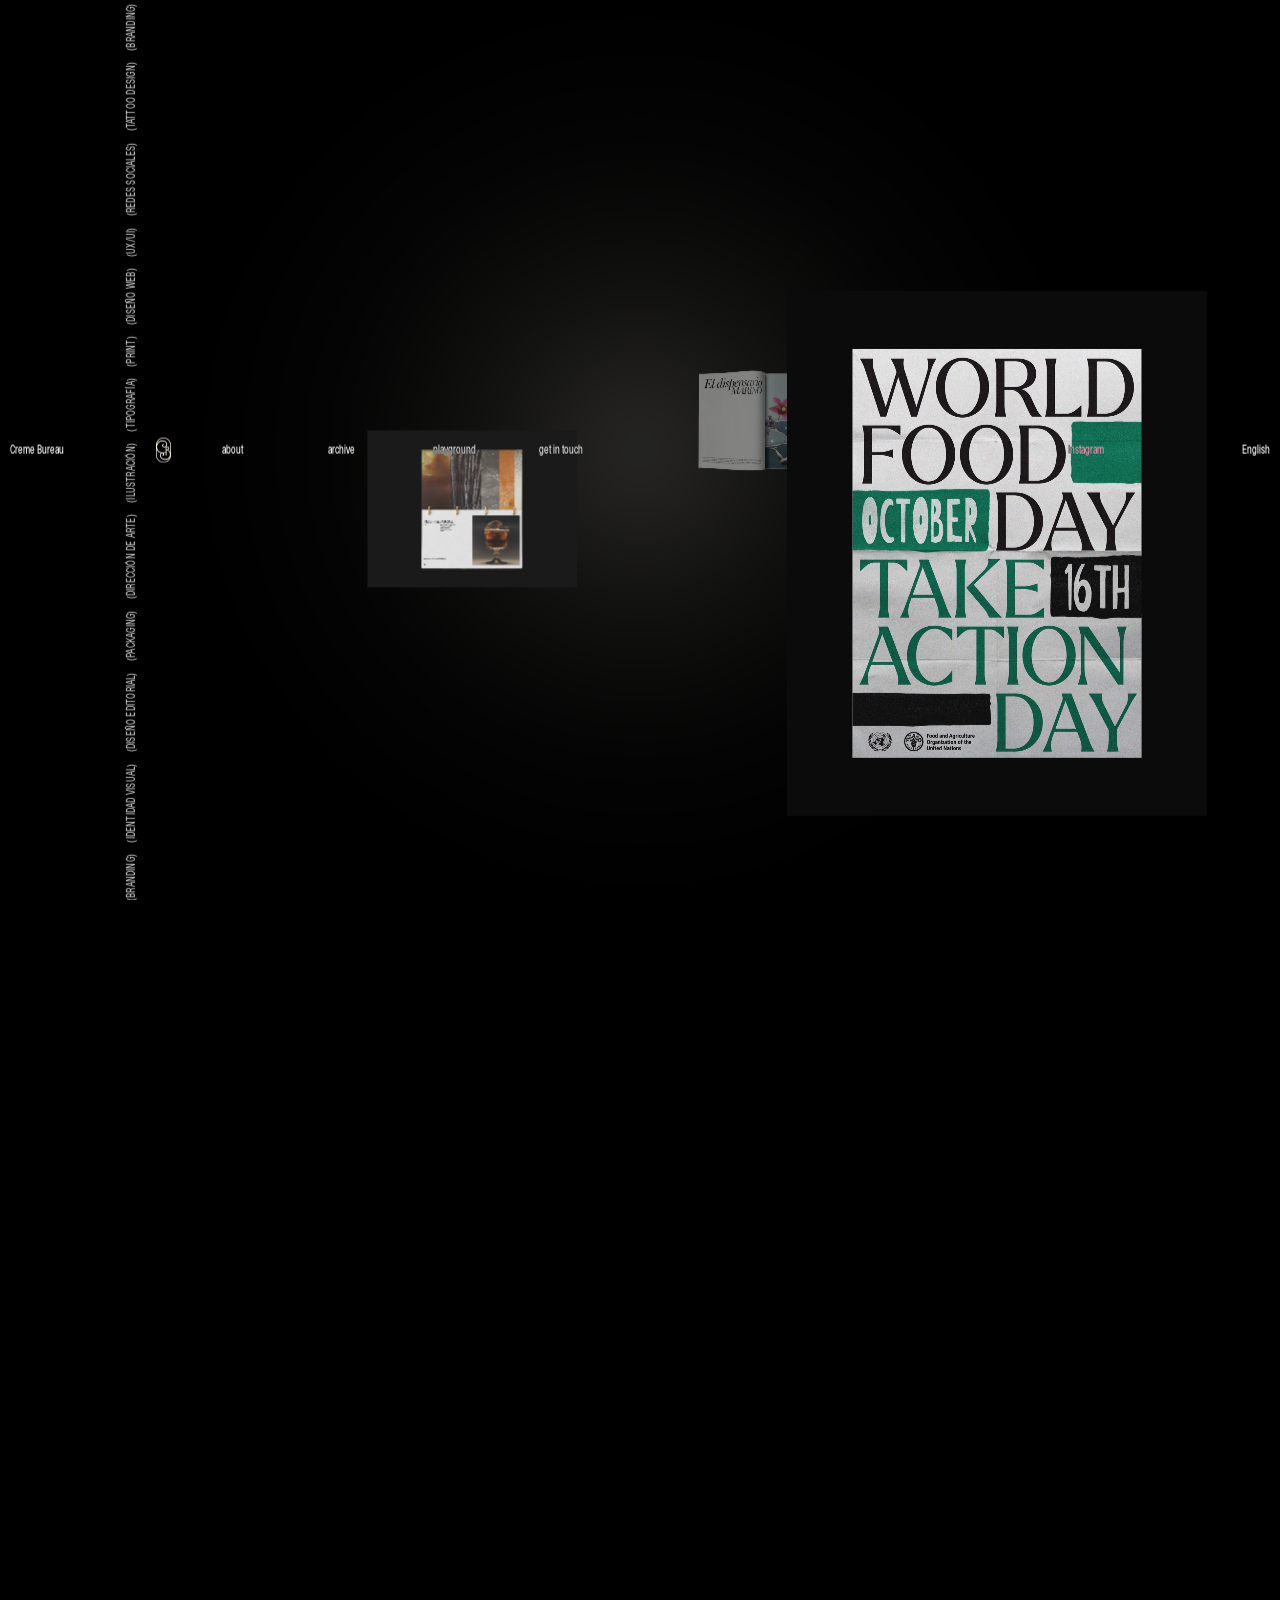
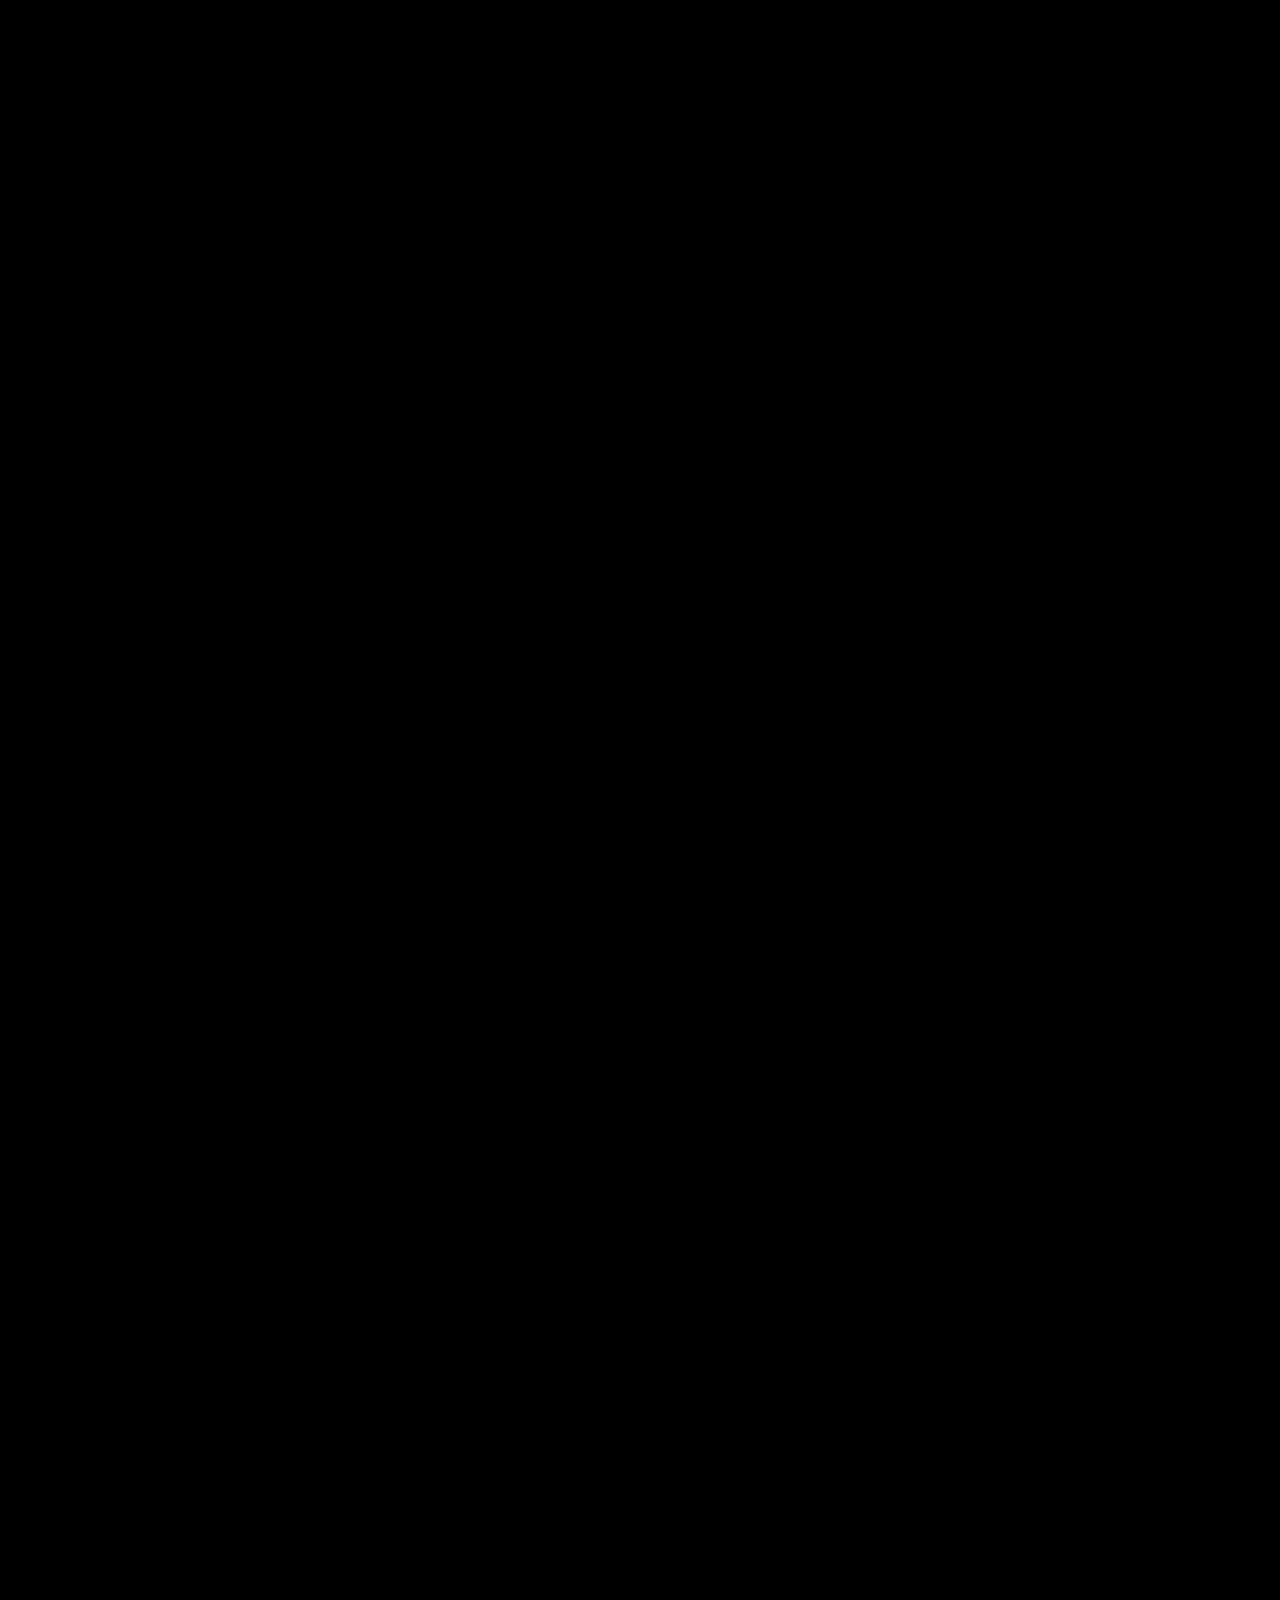
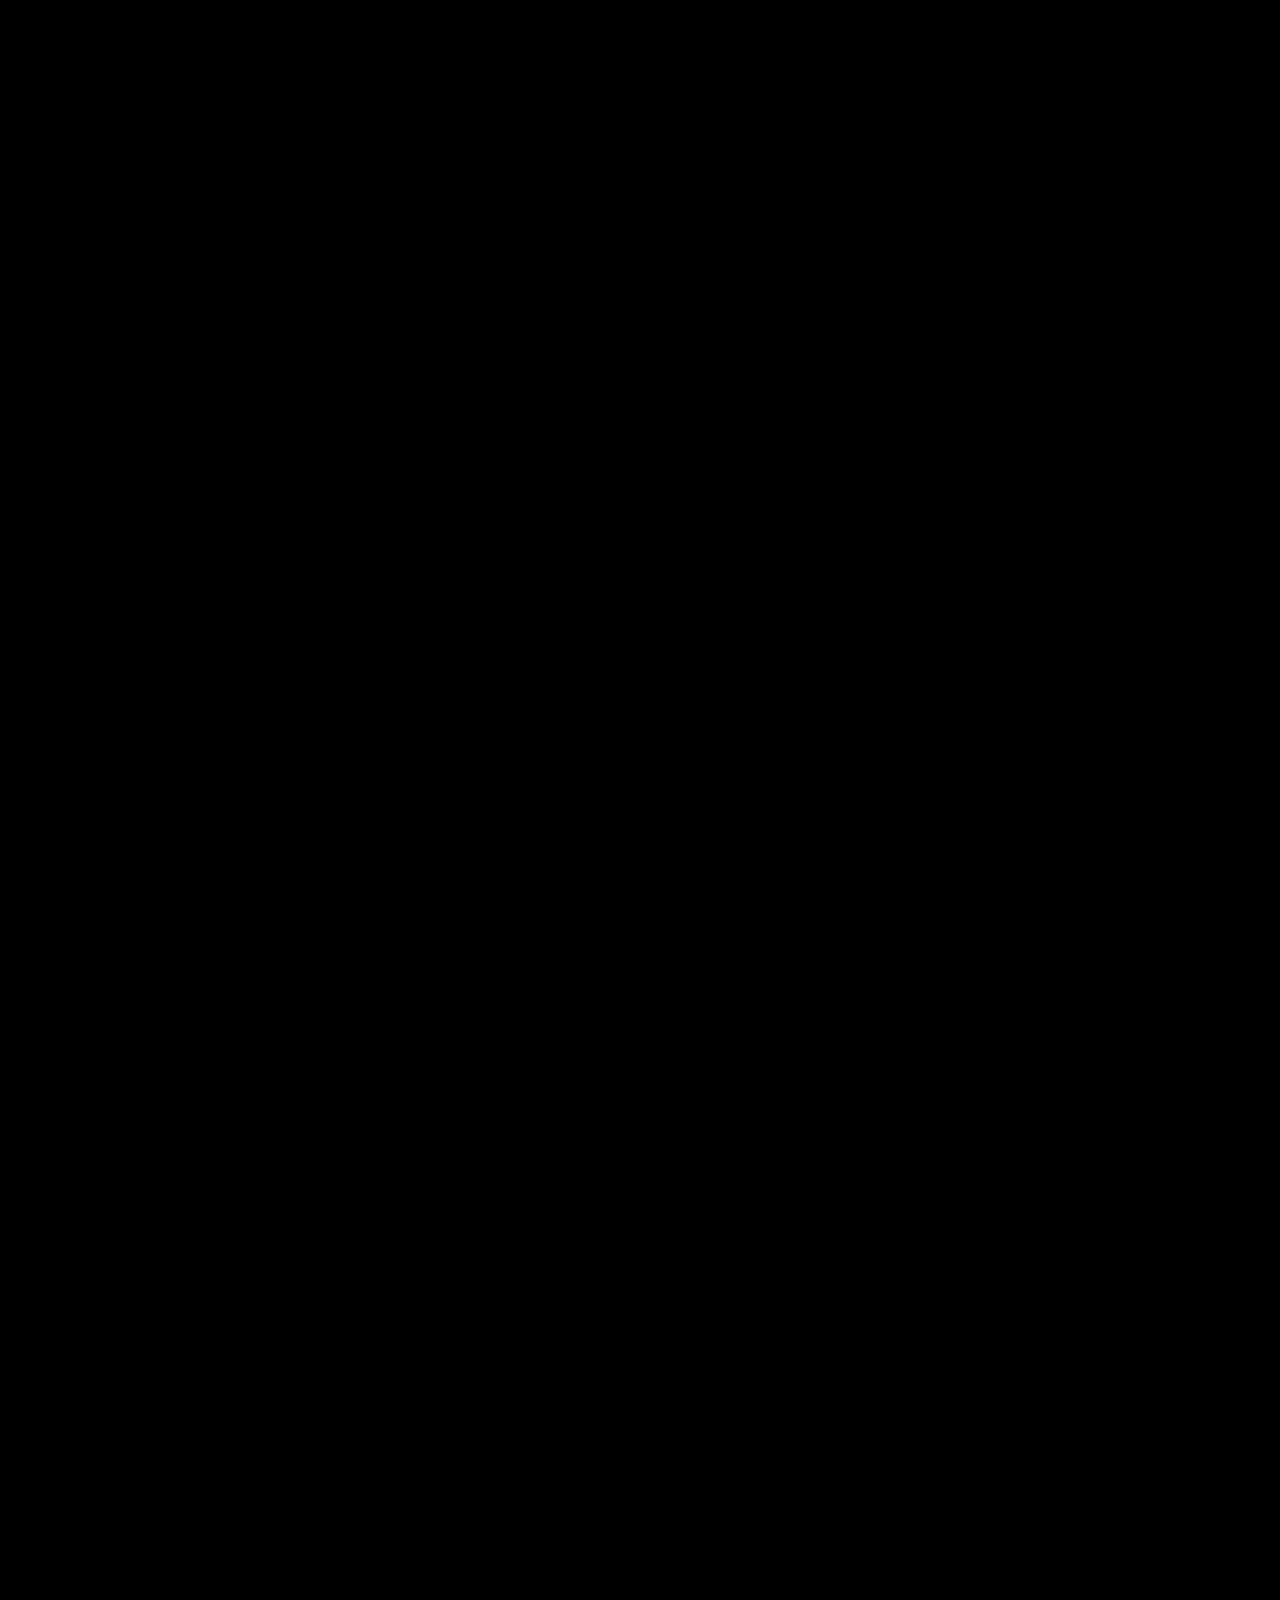
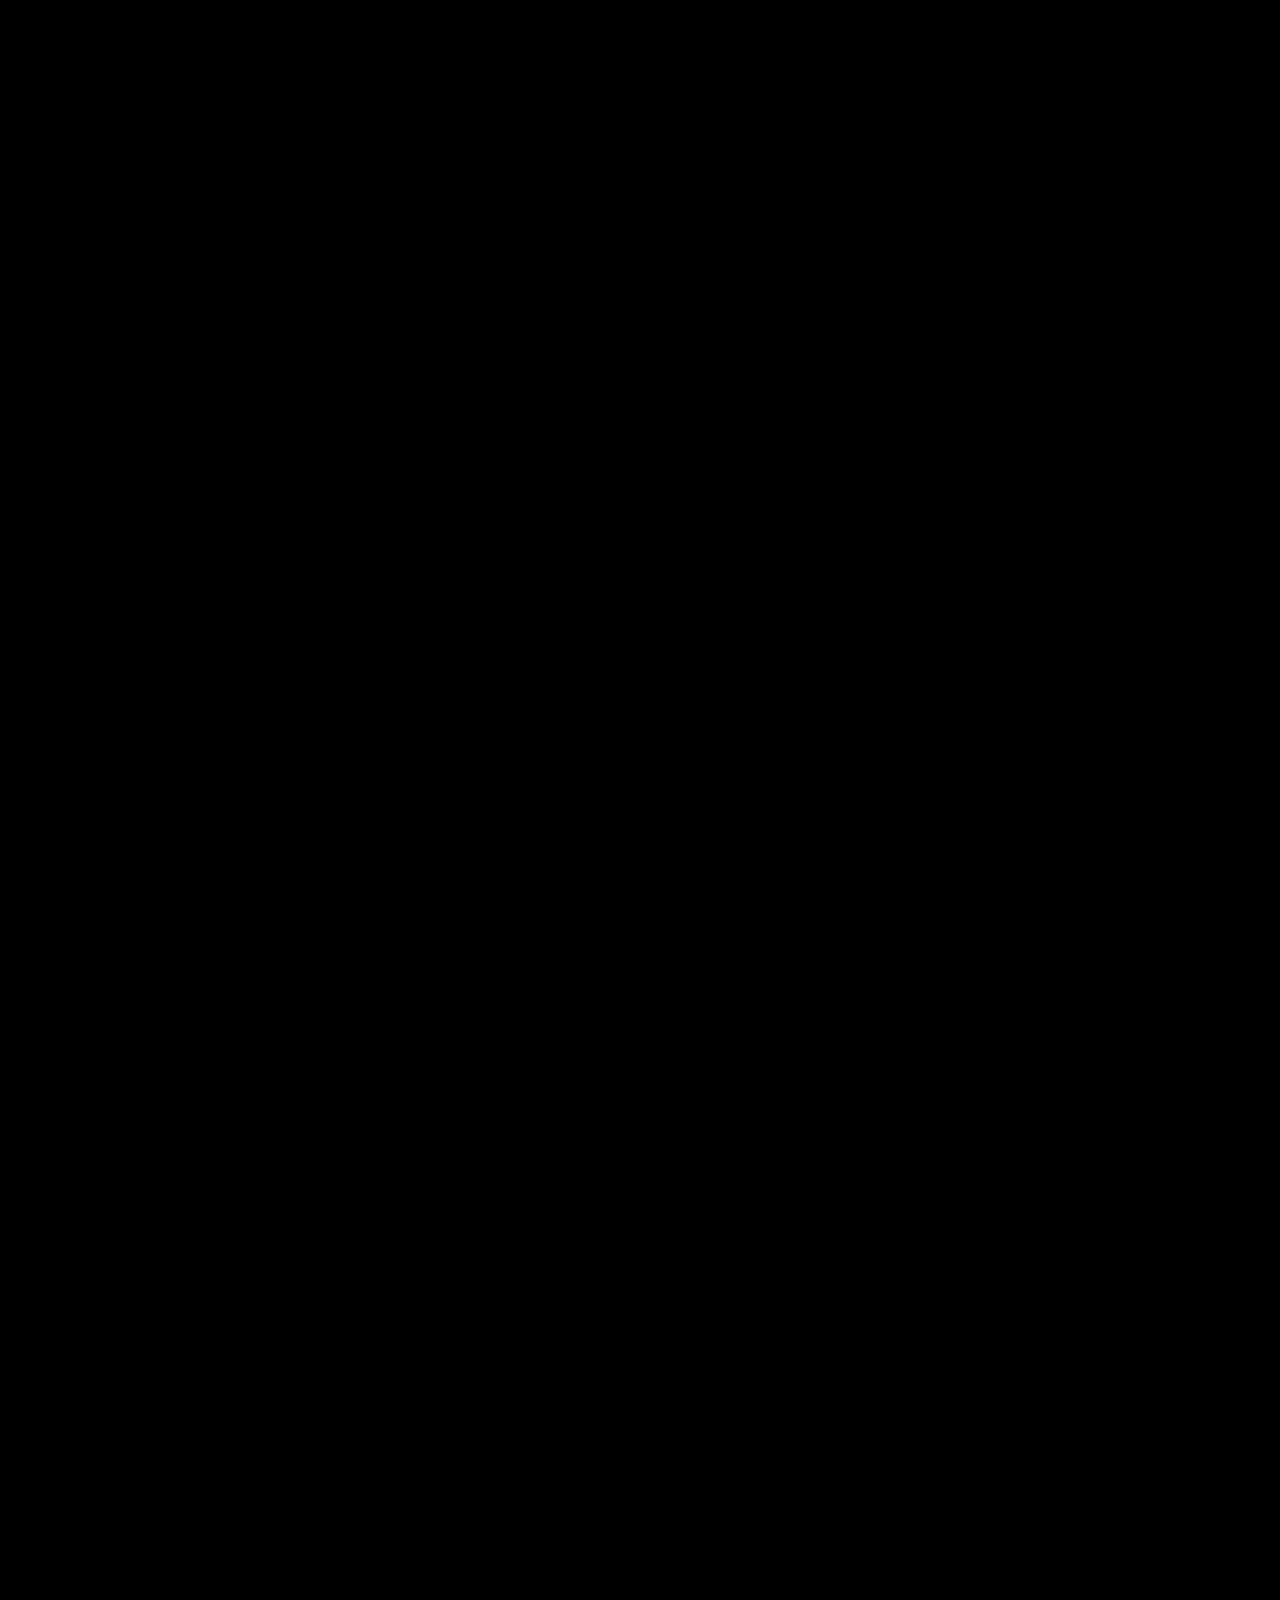
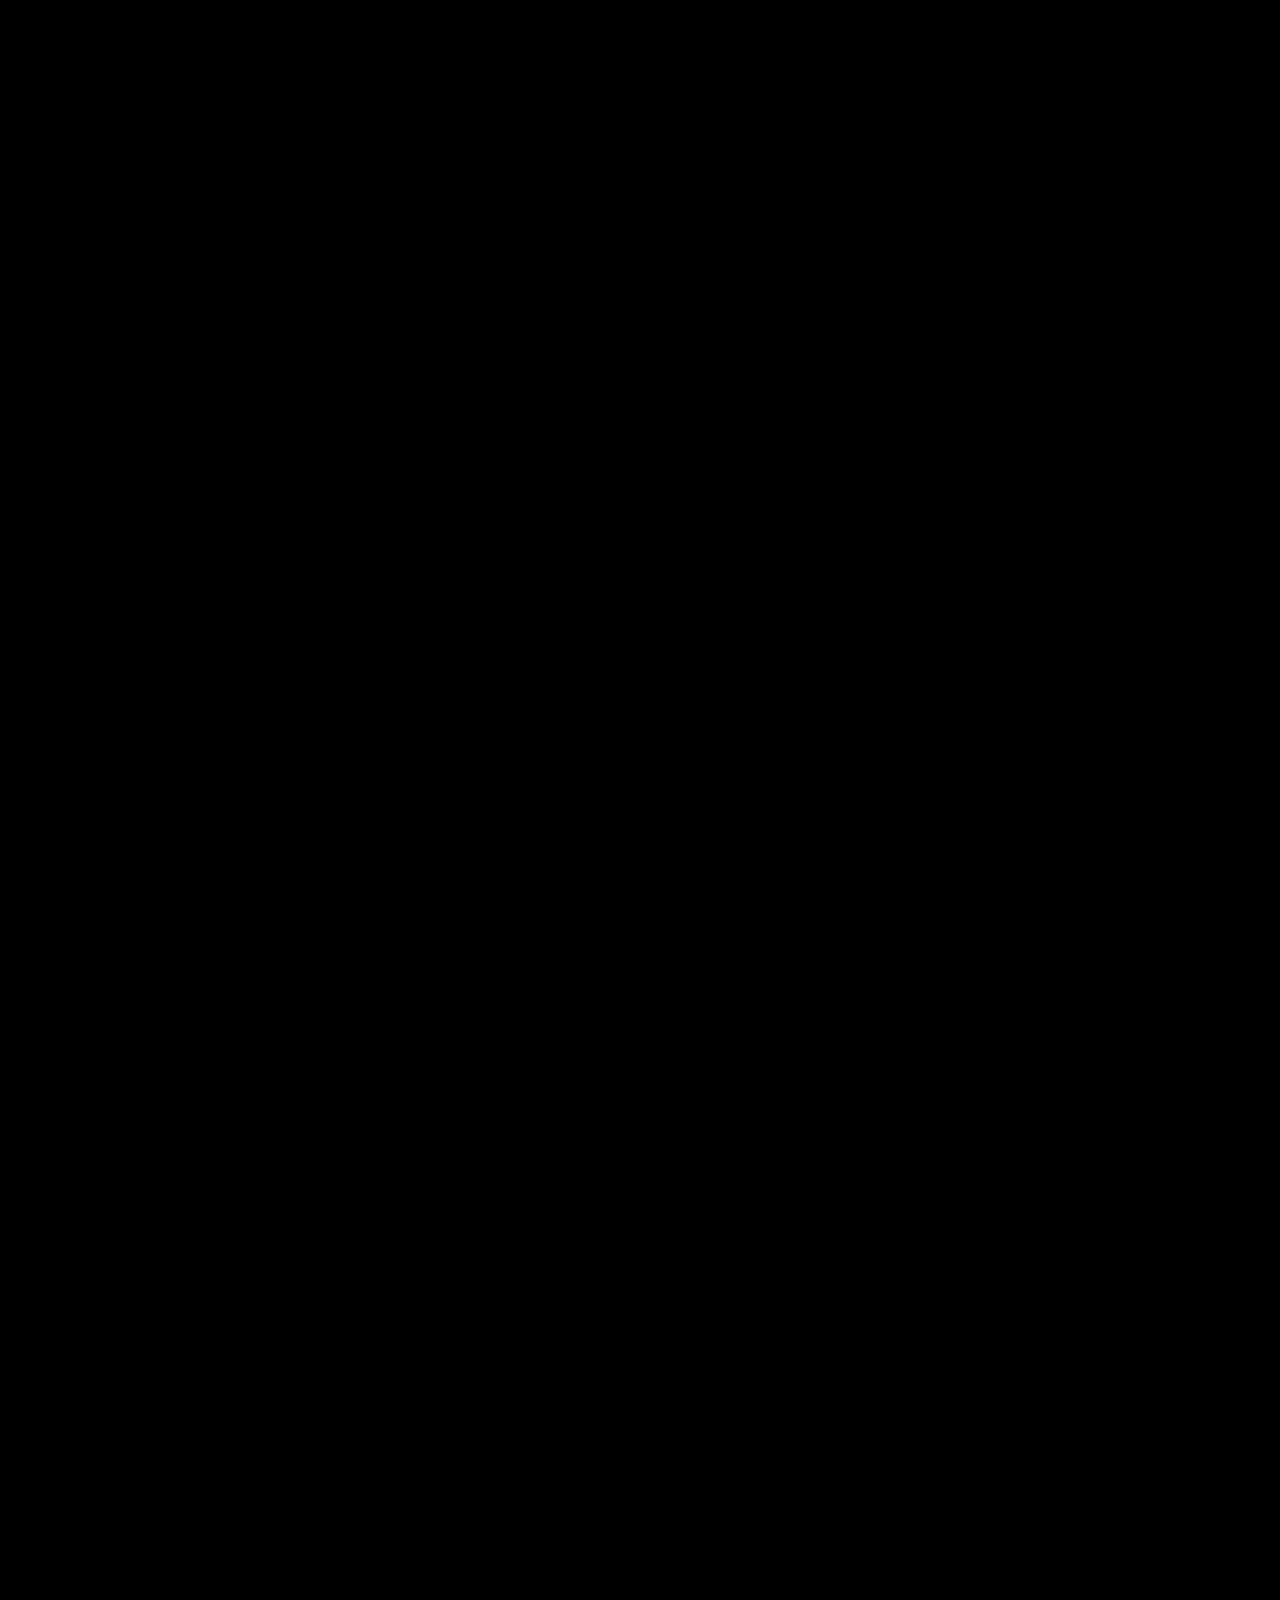
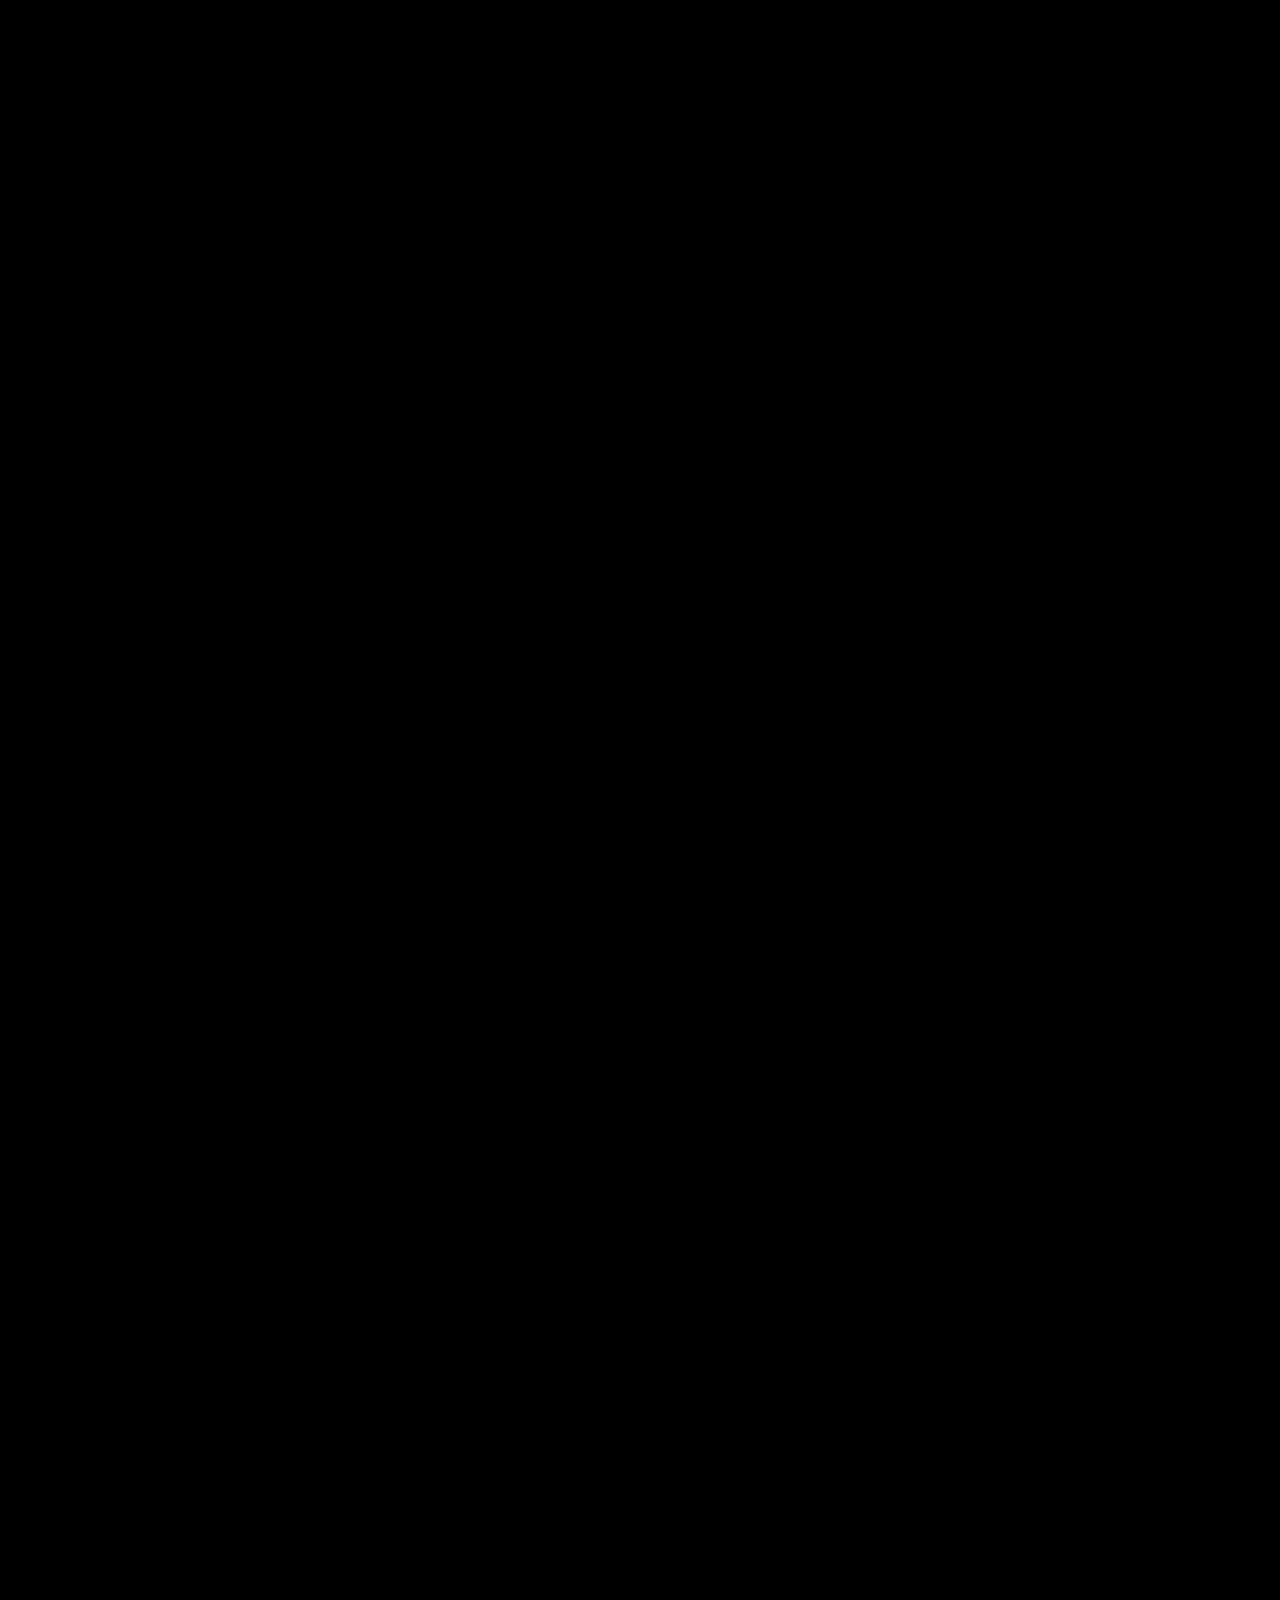
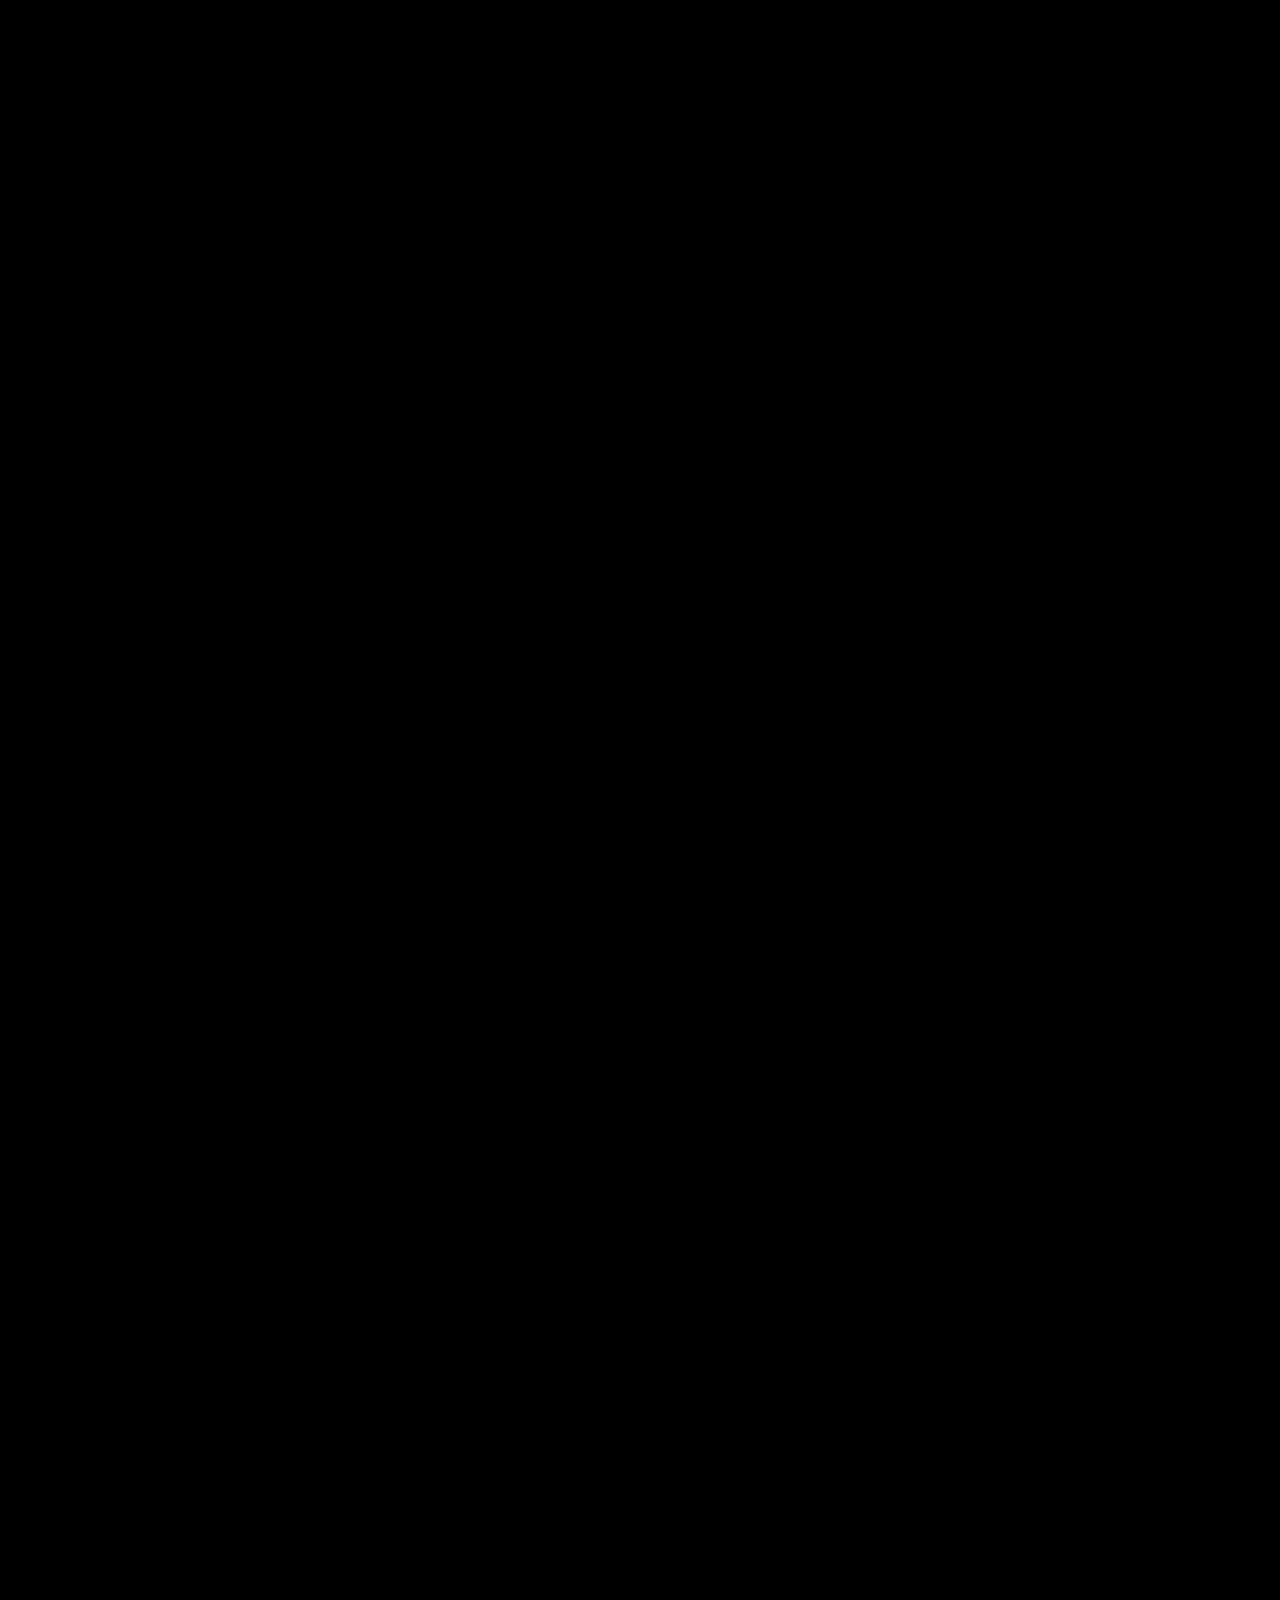
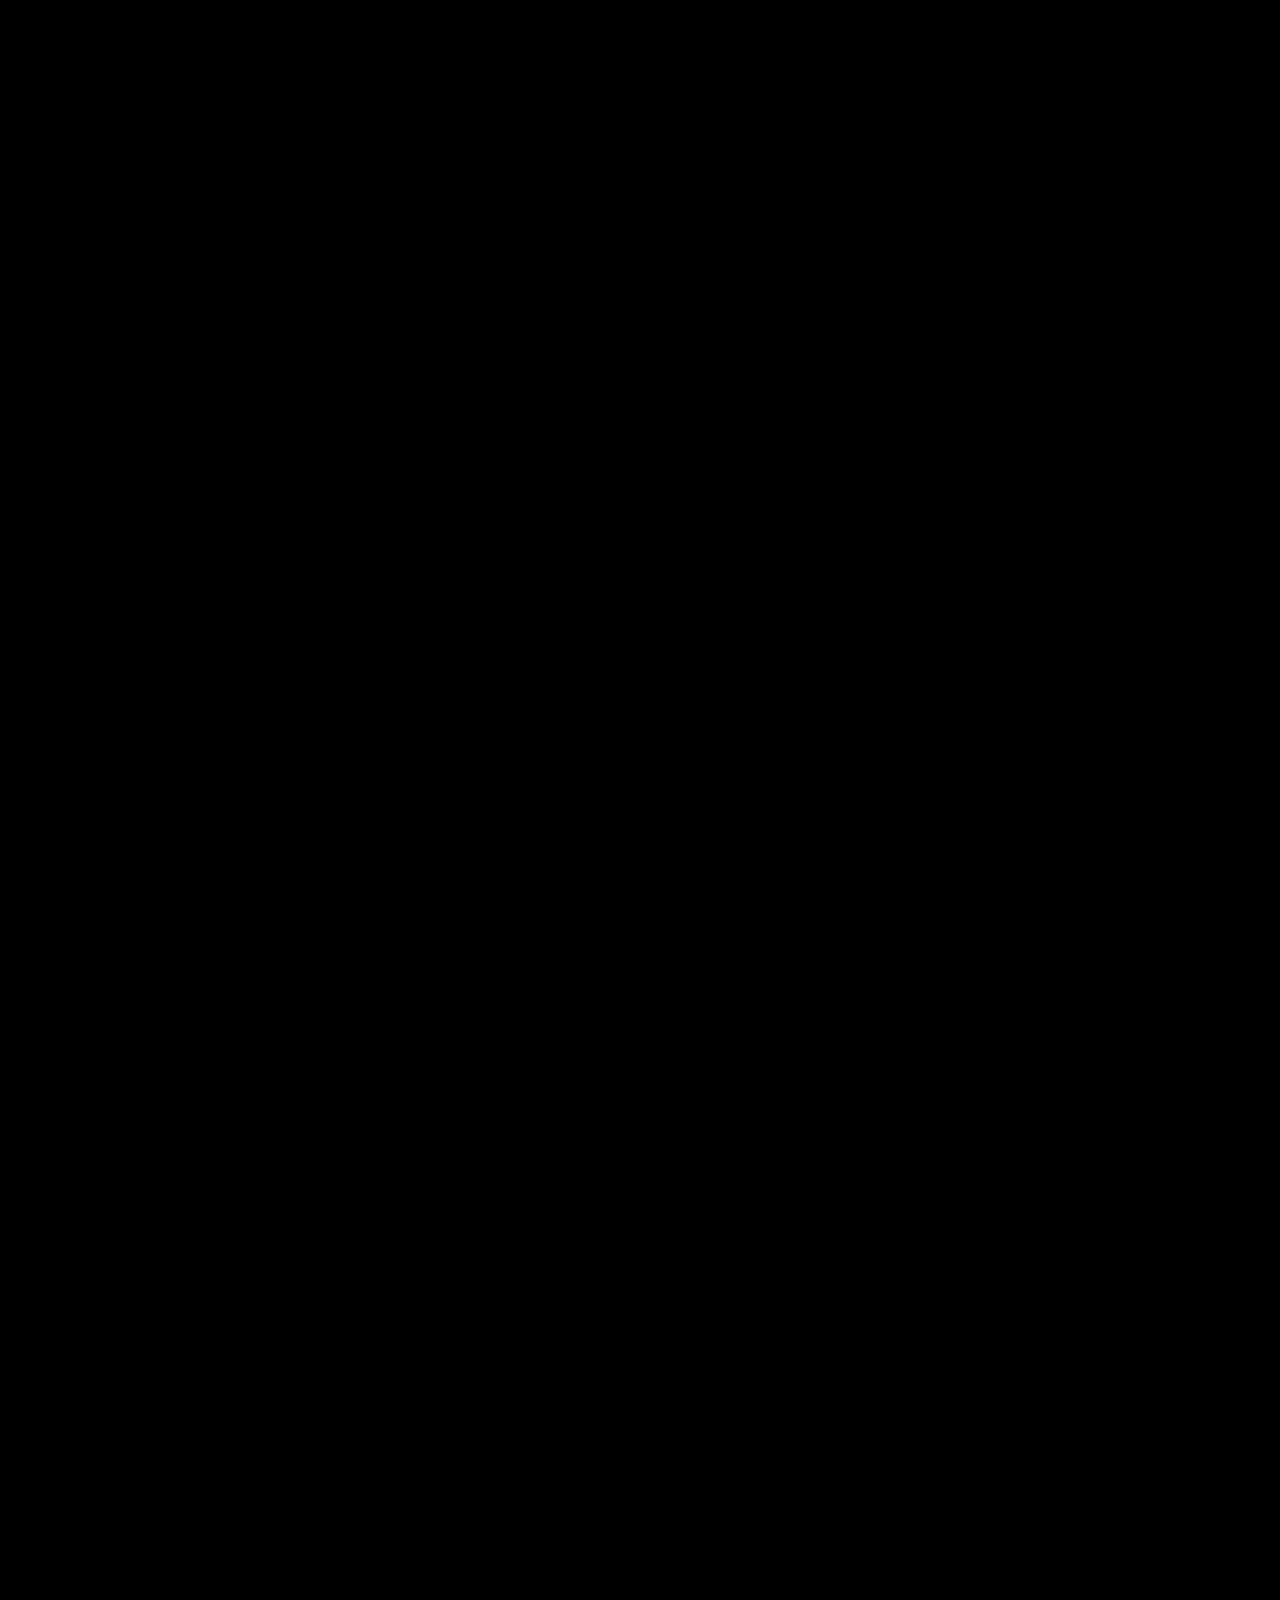
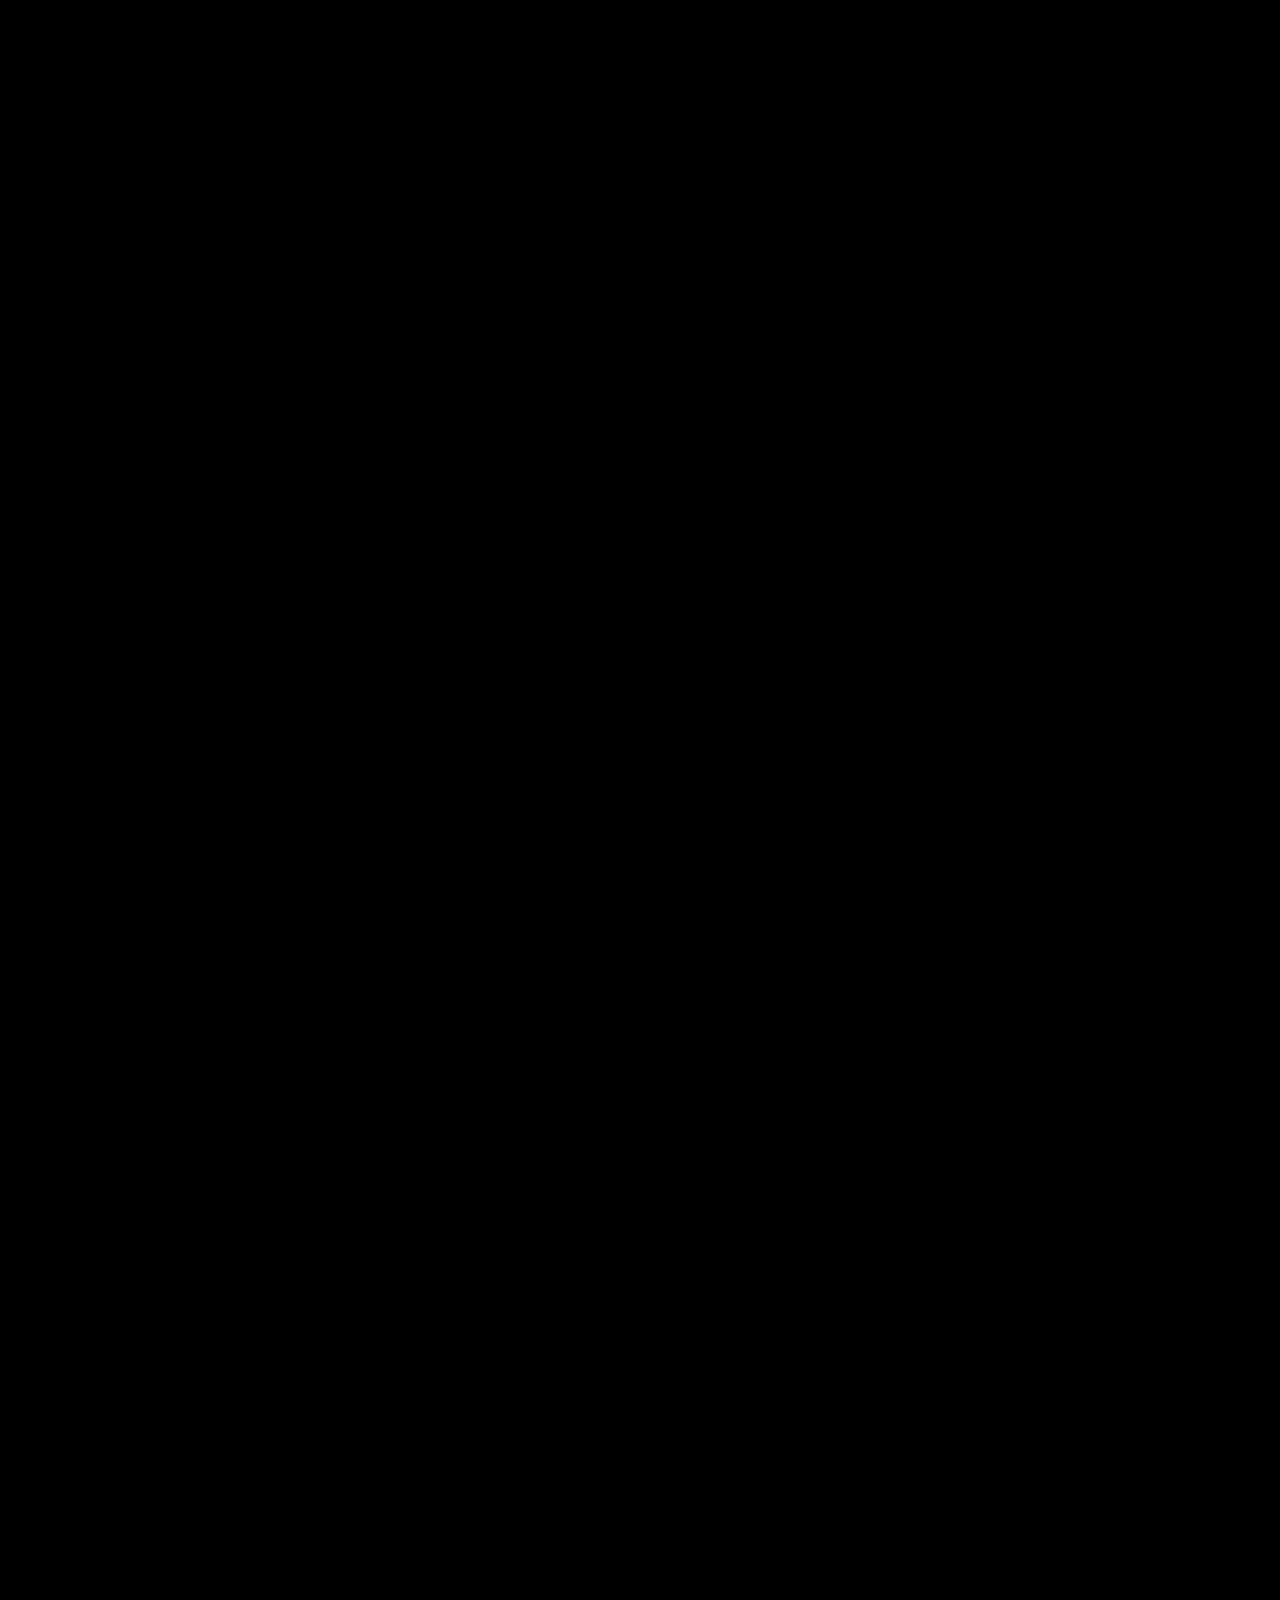
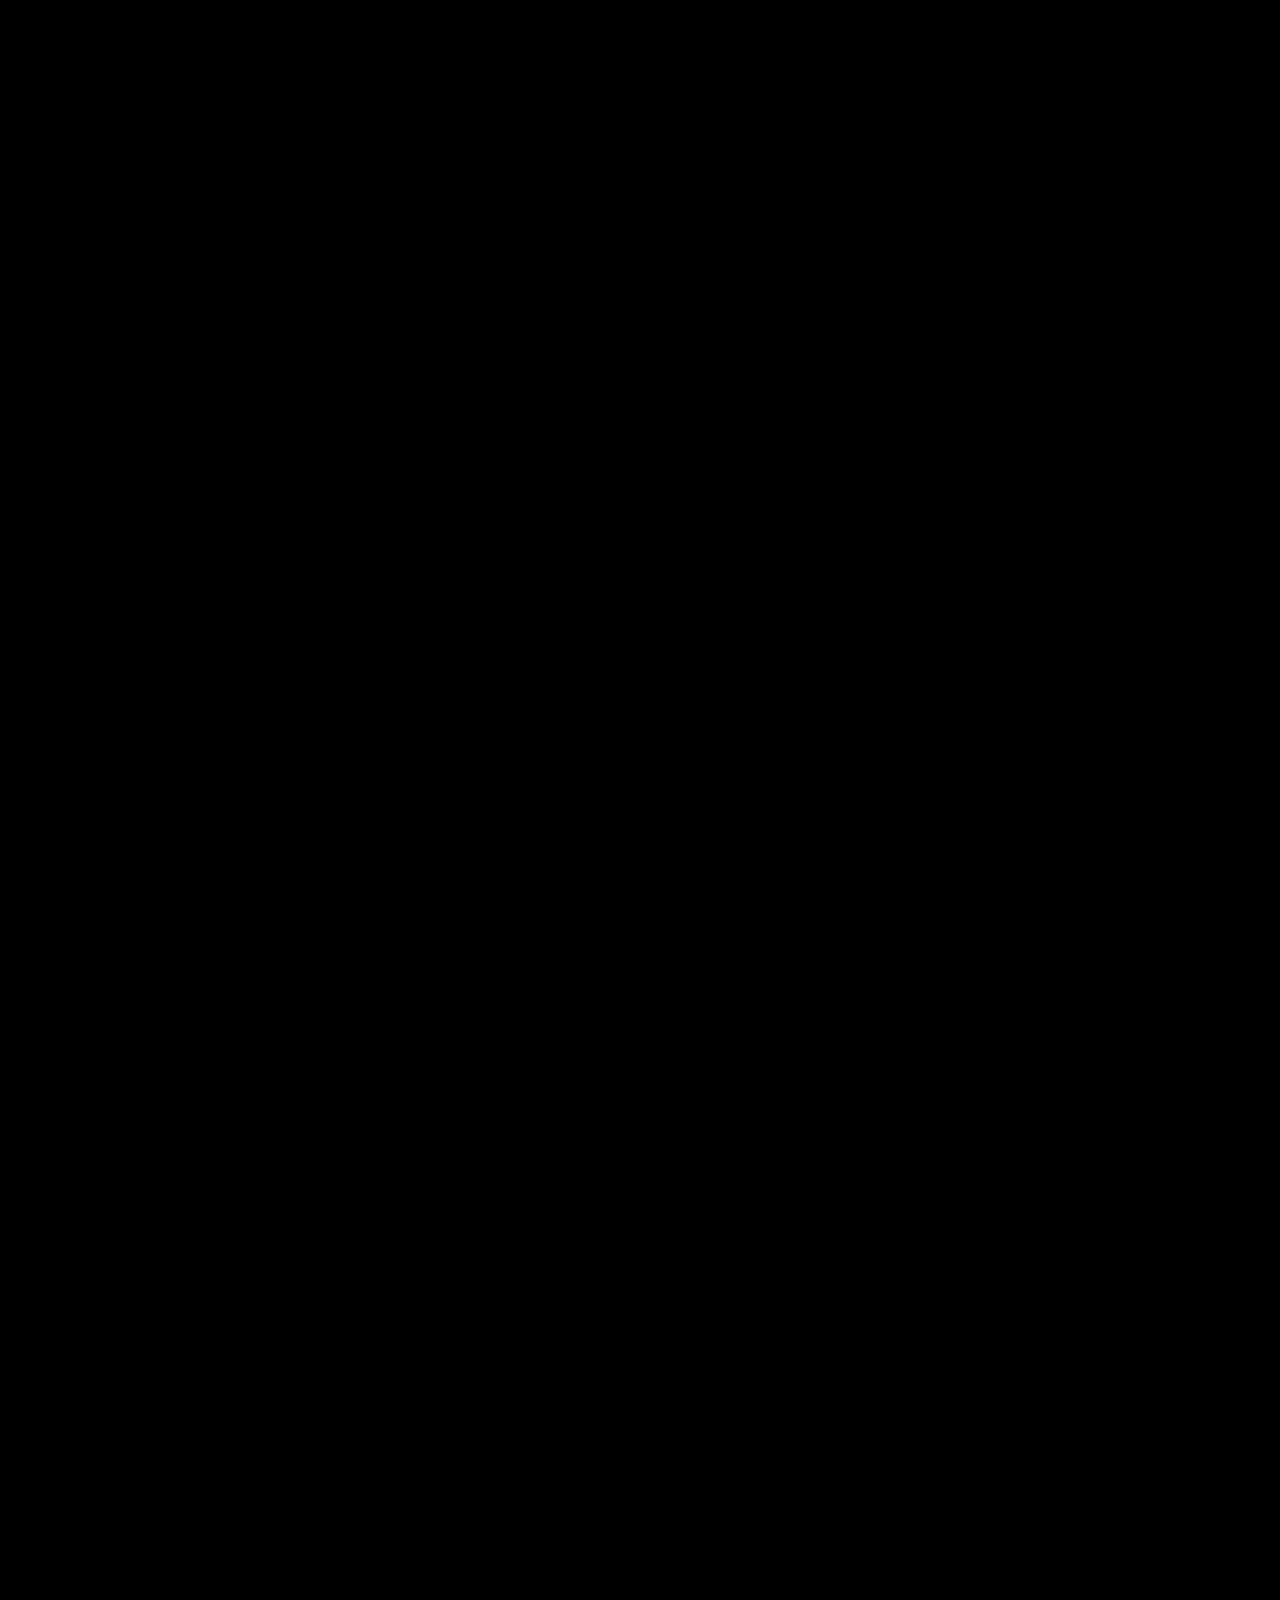
==== commit 86315145: "Archive: separación entre fotos un poco más estrecha (3px) Co-Authored-By: Claude Opus 5.5 <noreply@" ====
--- a/index.html
+++ b/index.html
@@ -14,7 +14,7 @@
       rel="stylesheet"
       href="https://fonts.googleapis.com/css2?family=Cossette+Titre&family=Libertinus+Math&family=Libertinus+Serif:ital@1&display=swap"
     />
-    <link rel="stylesheet" href="css/estilo.css?v=202611251409" />
+    <link rel="stylesheet" href="css/estilo.css?v=202611251553" />
     <link
       rel="icon"
       type="image/png"
@@ -97,6 +97,6 @@
       </div>
     </main>
 
-    <script src="js/cristal.js?v=202611251409"></script>
+    <script src="js/cristal.js?v=202611251553"></script>
   </body>
 </html>
--- a/css/estilo.css
+++ b/css/estilo.css
@@ -1746,7 +1746,7 @@
 }
 
 .galeria__foto + .galeria__foto {
-  border-left: 4px solid var(--papel);
+  border-left: 3px solid var(--papel);
 }
 
 /* Más de 6 fotos: la banda se convierte en un carrusel horizontal */
@@ -1814,11 +1814,11 @@
   }
 
   .galeria:not(.galeria--carrusel) .galeria__foto:nth-child(2n) {
-    border-left: 4px solid var(--papel);
+    border-left: 3px solid var(--papel);
   }
 
   .galeria:not(.galeria--carrusel) .galeria__foto:nth-child(n+3) {
-    border-top: 4px solid var(--papel);
+    border-top: 3px solid var(--papel);
   }
 
   /* Carrusel en móvil: dos fotos a la vista, se desliza con el dedo */
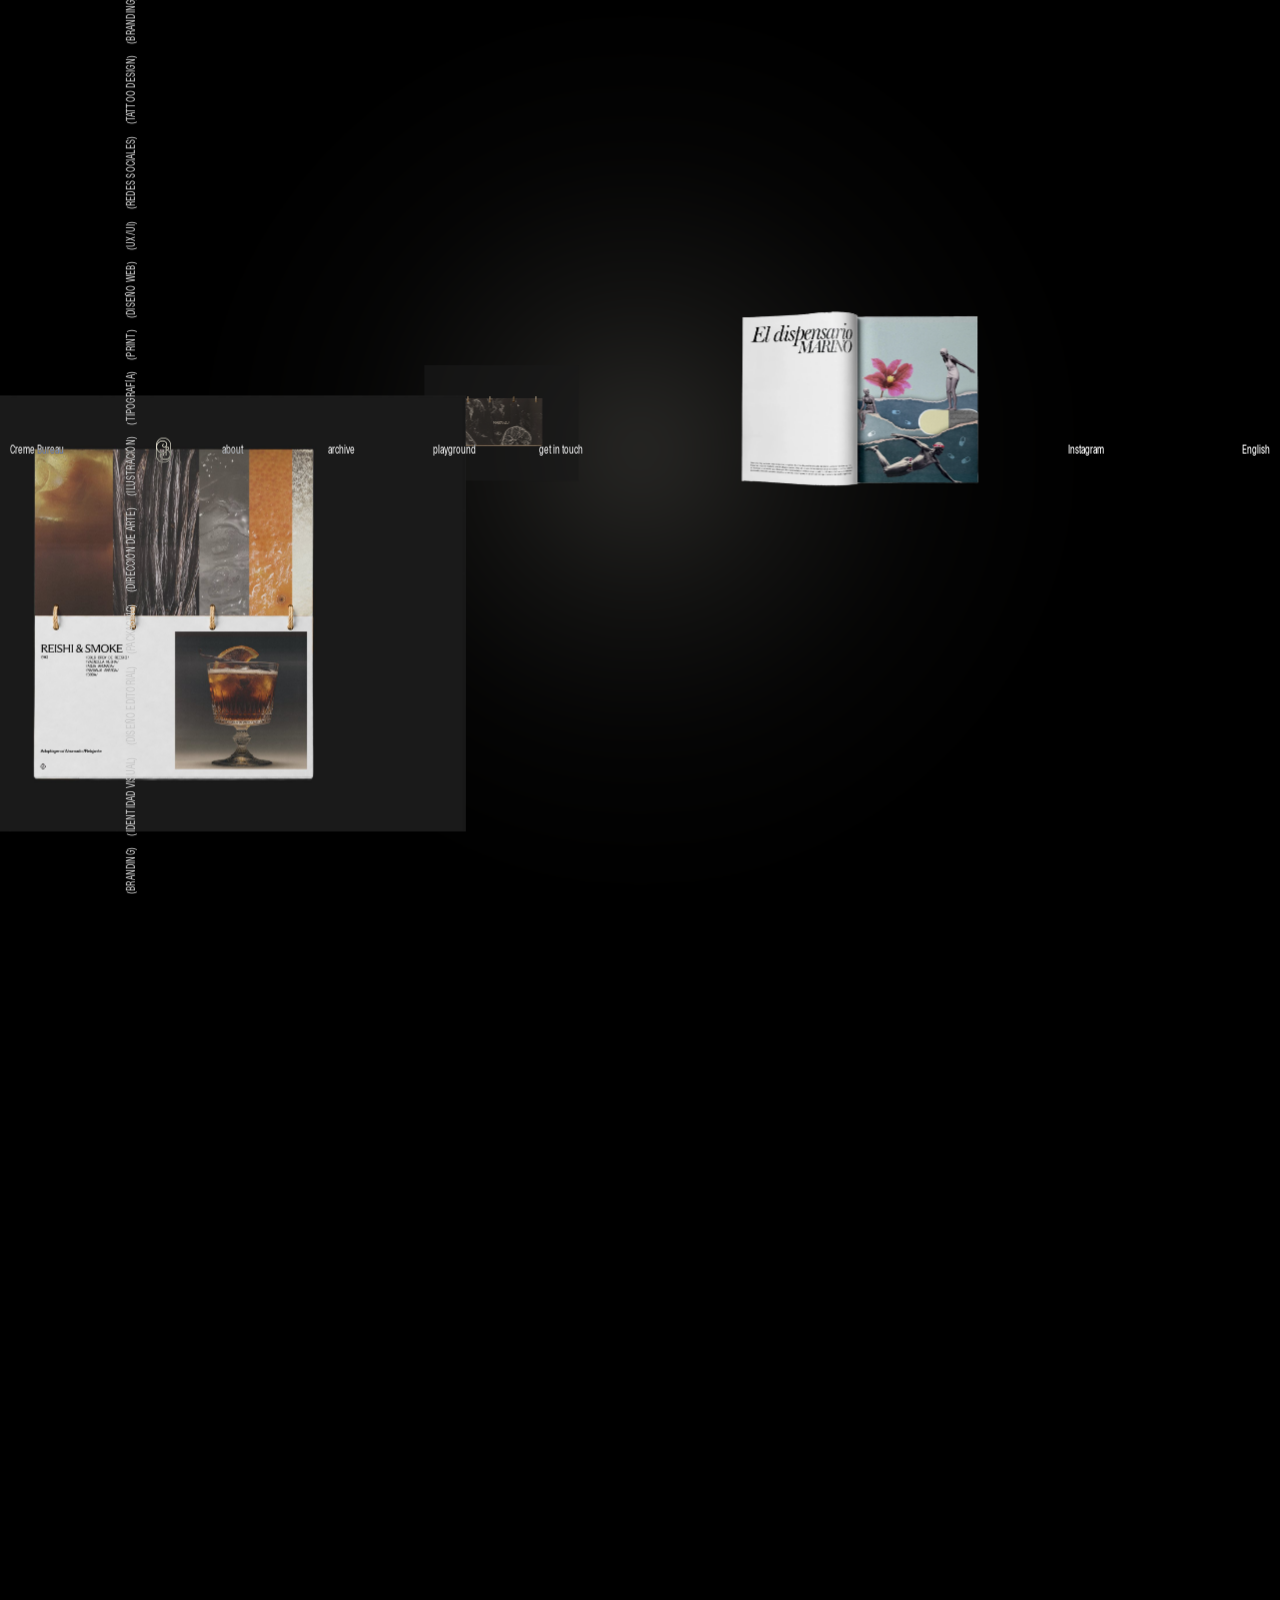
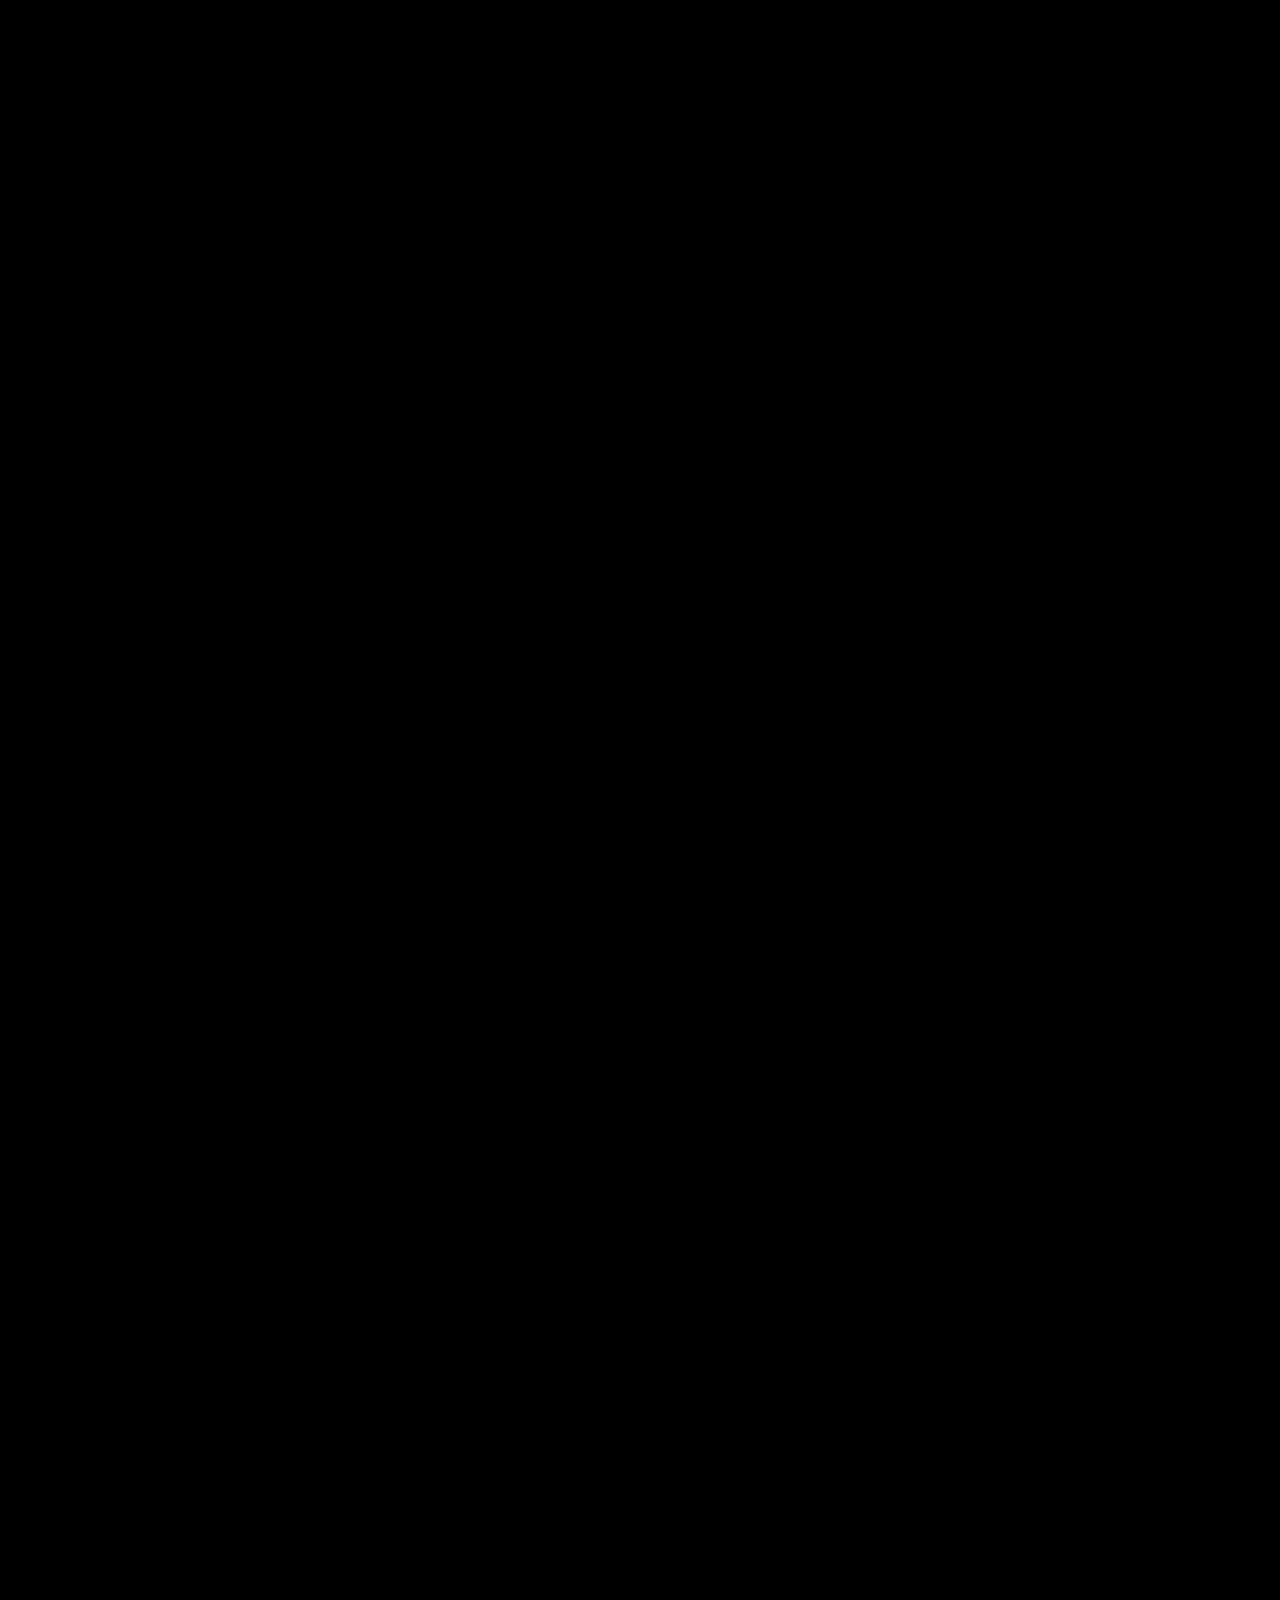
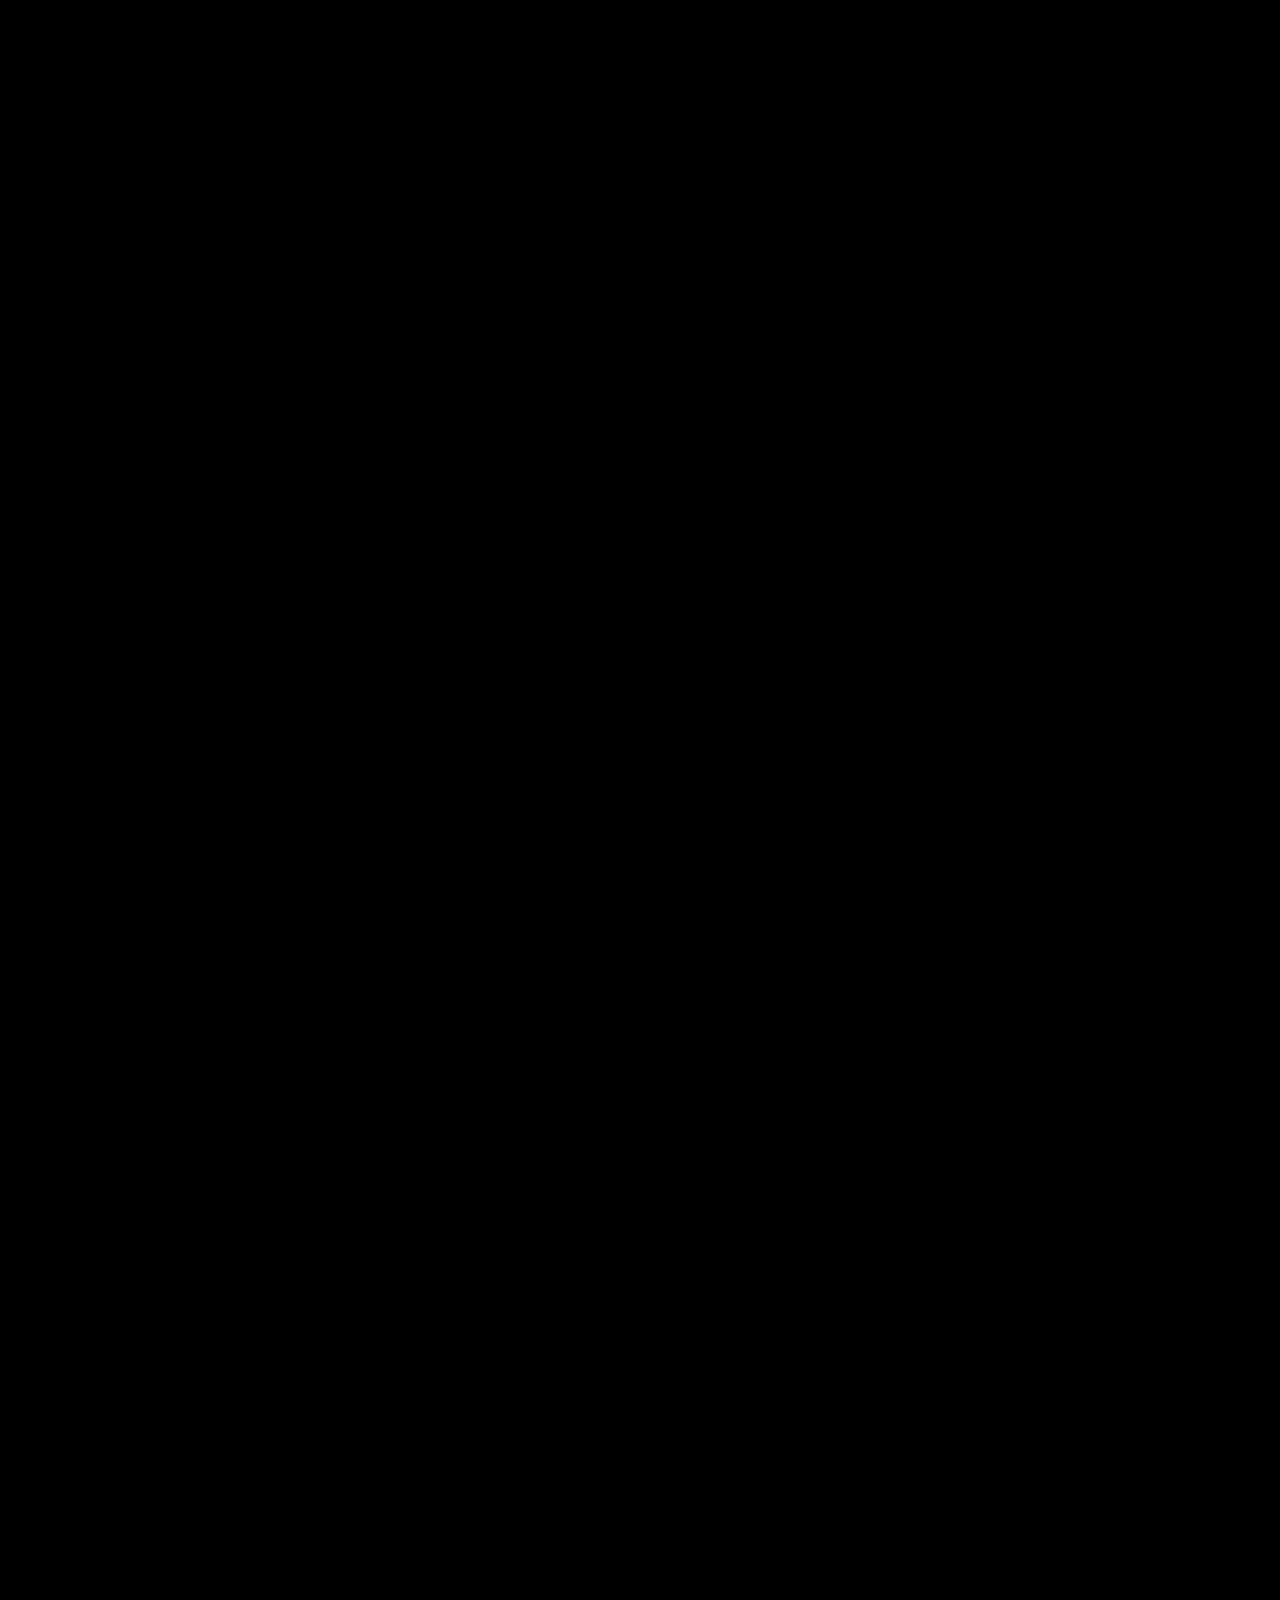
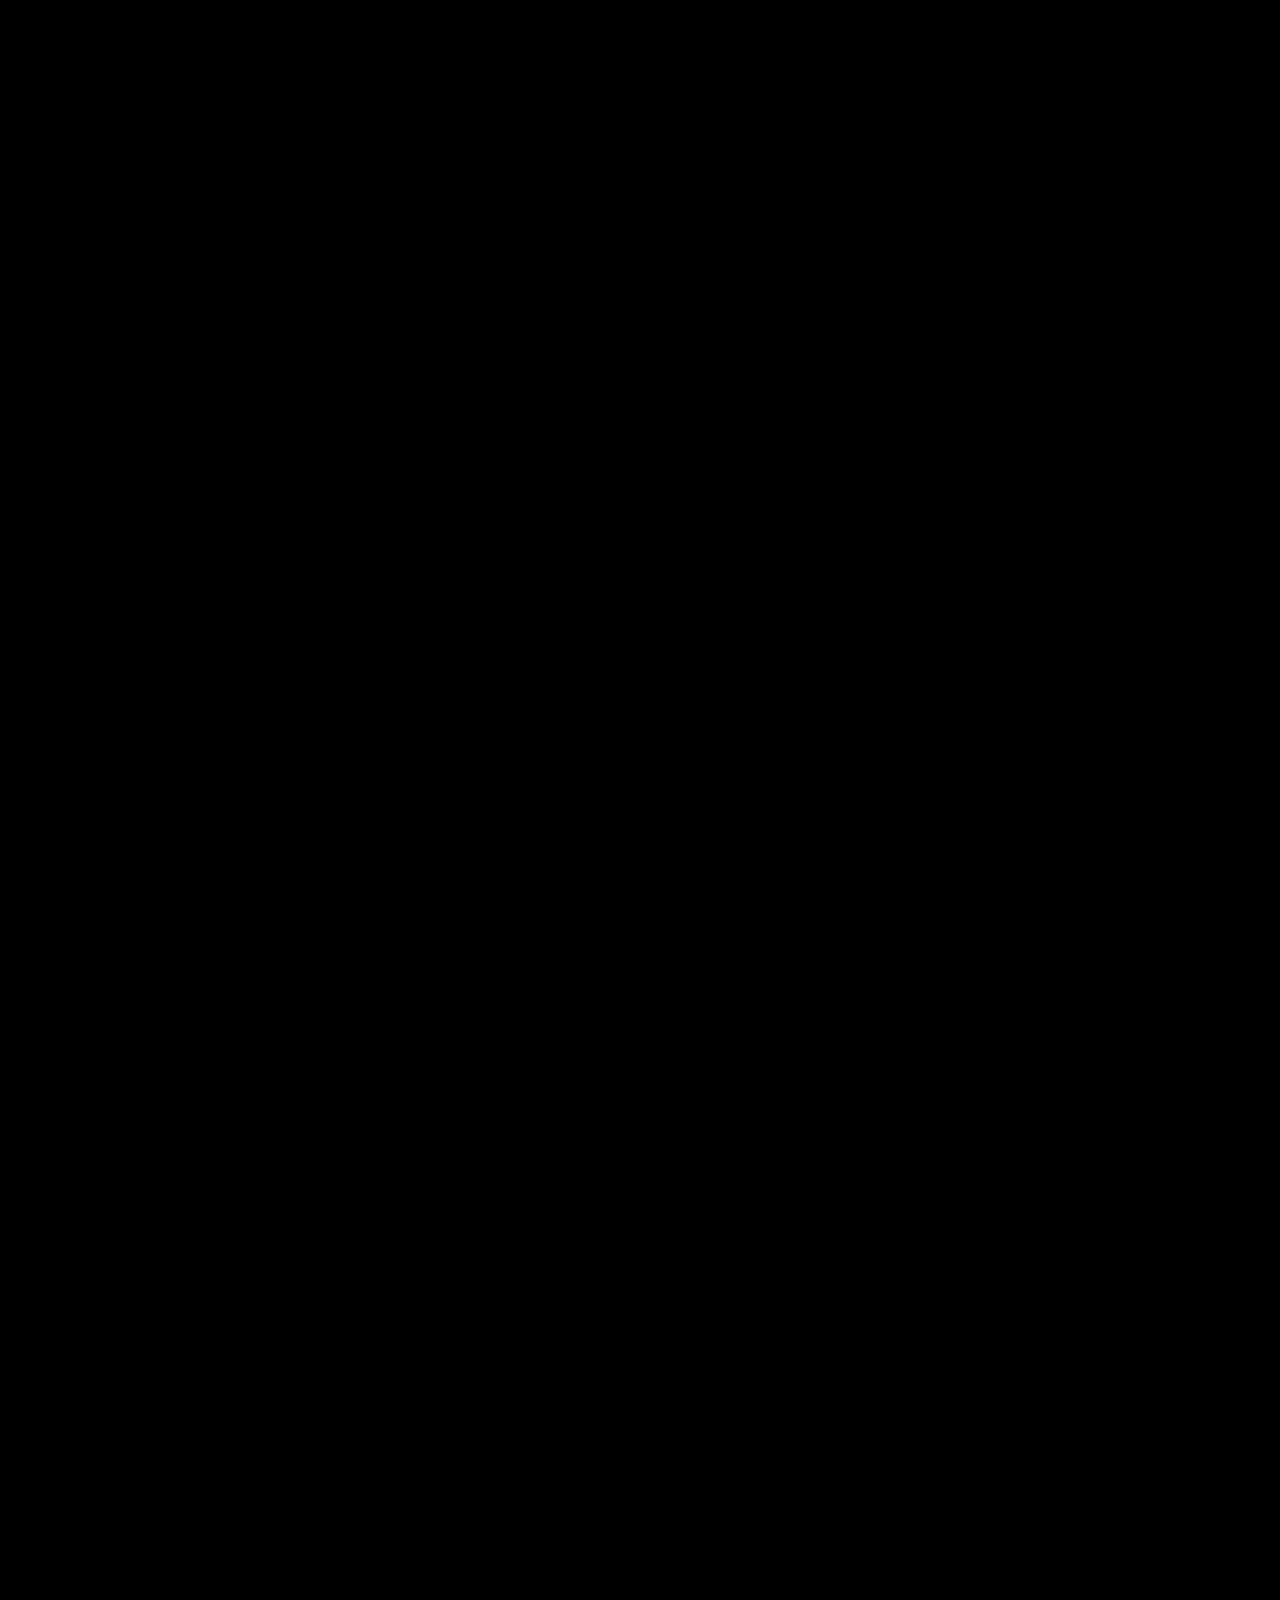
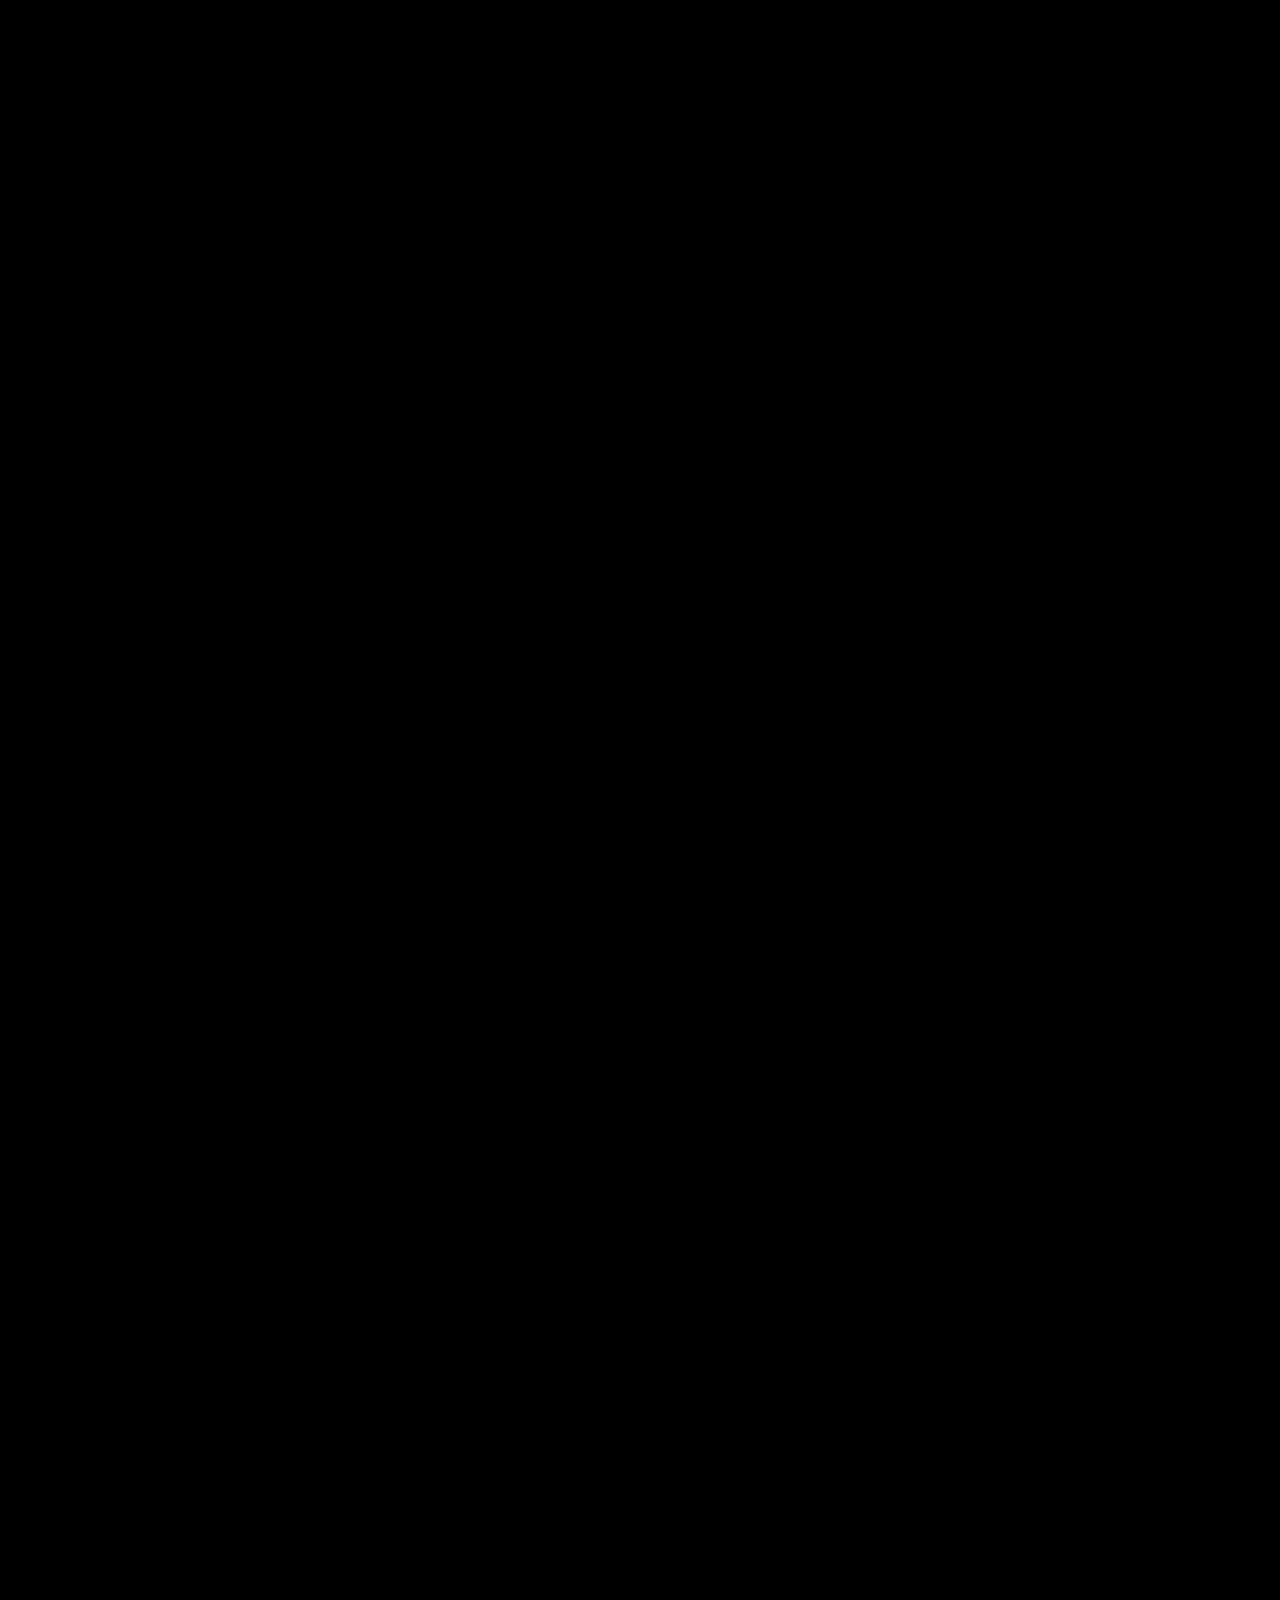
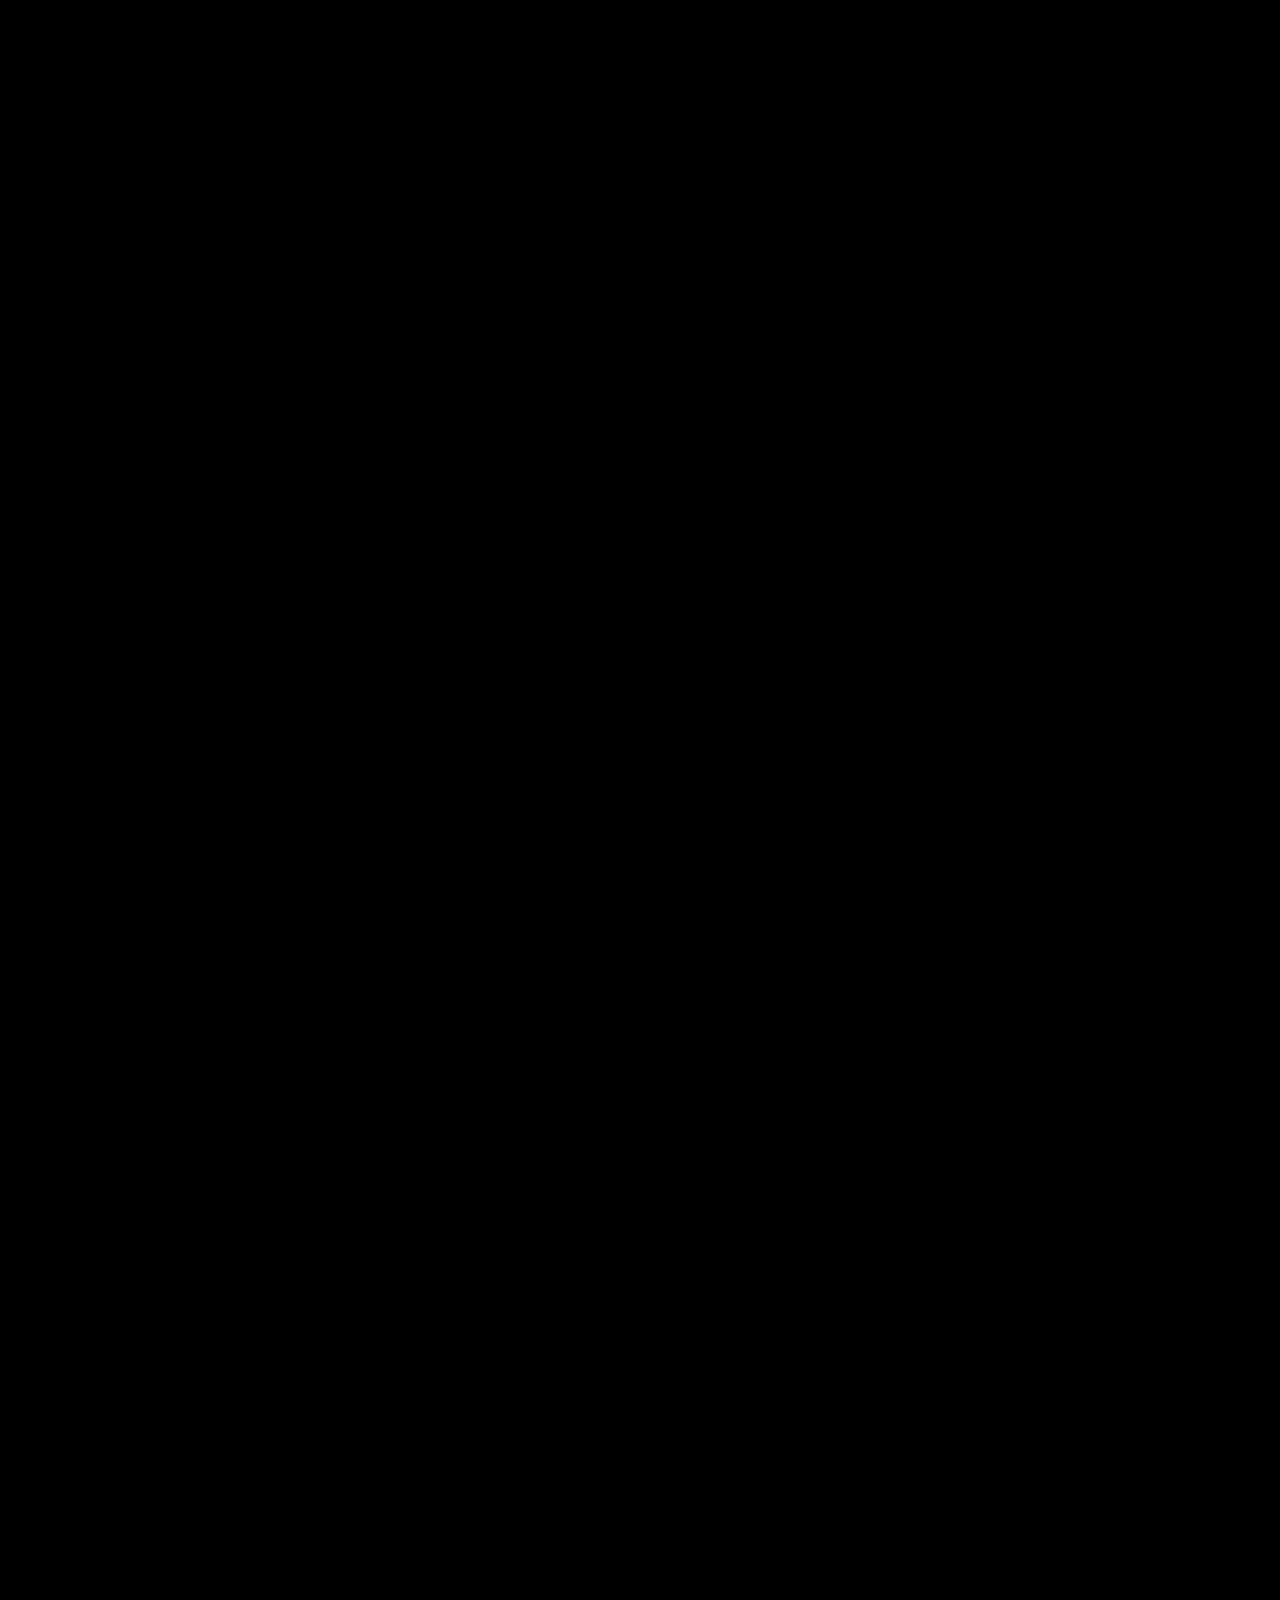
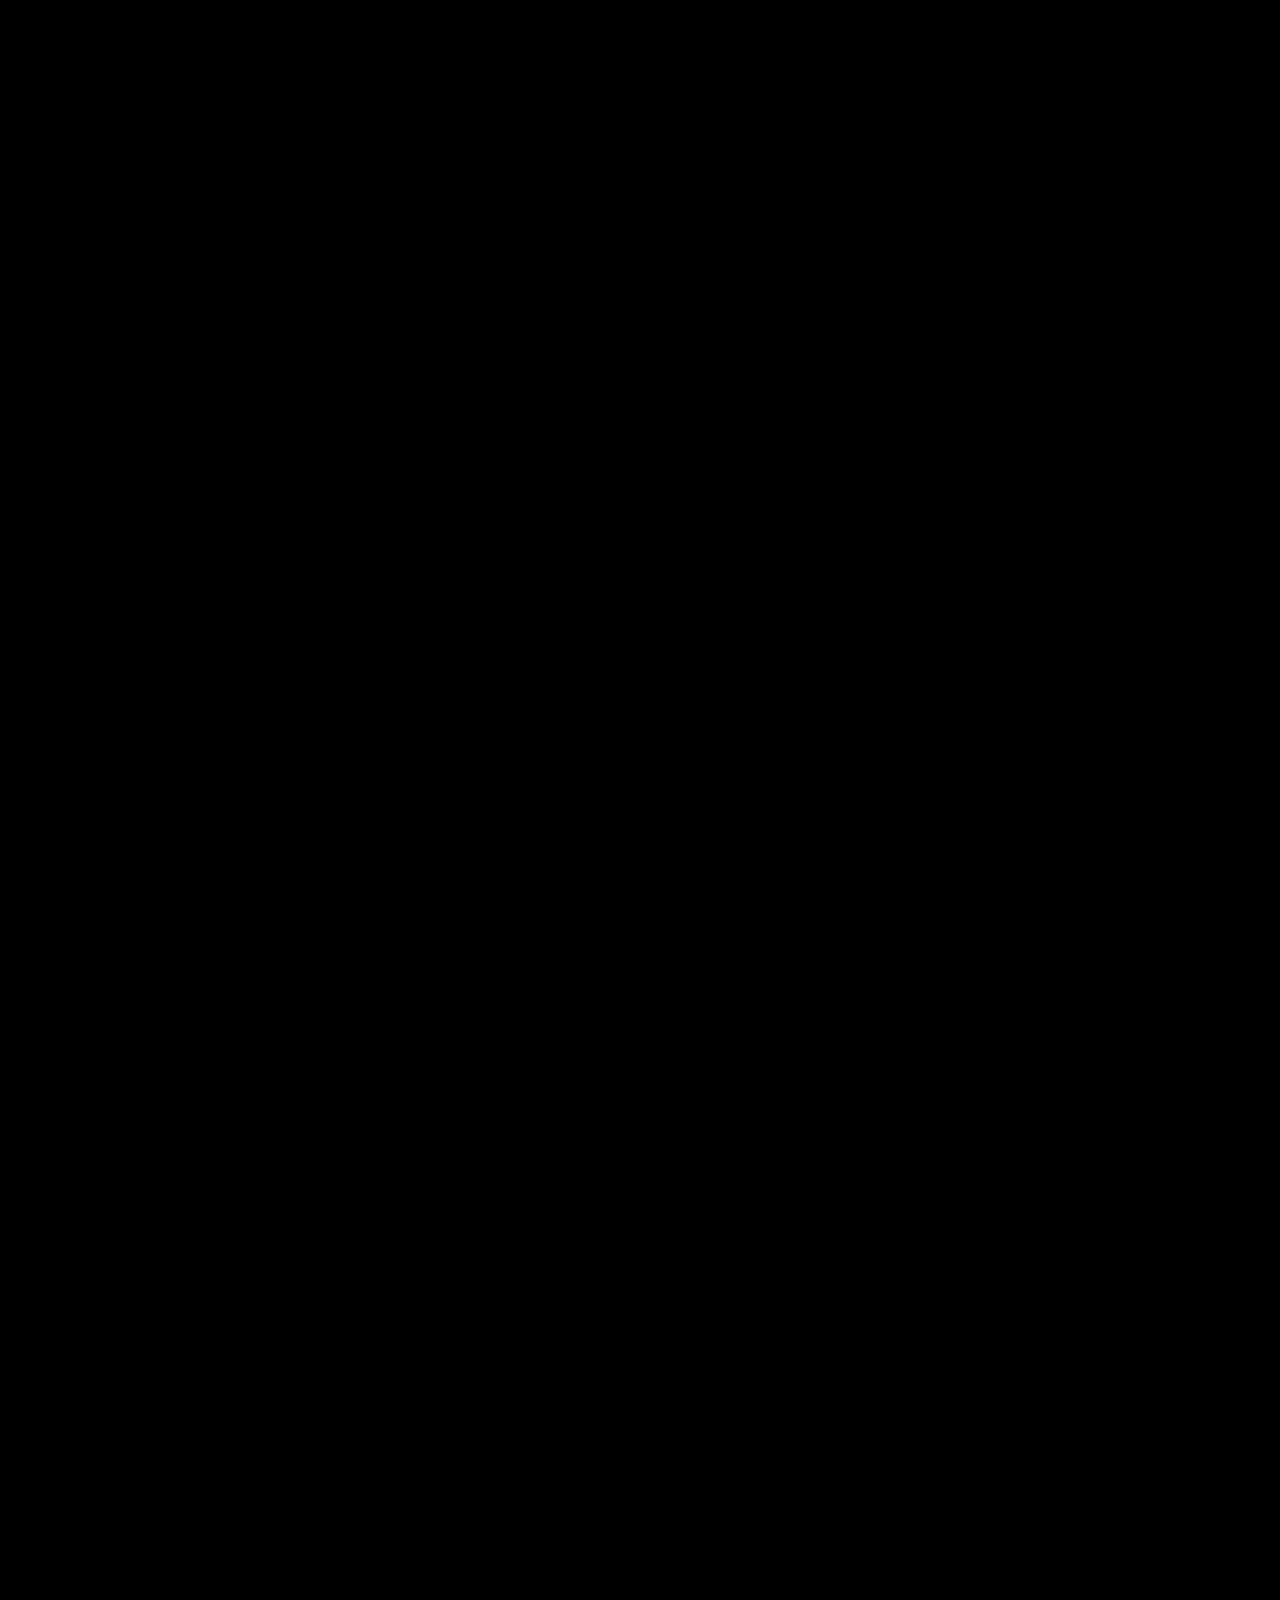
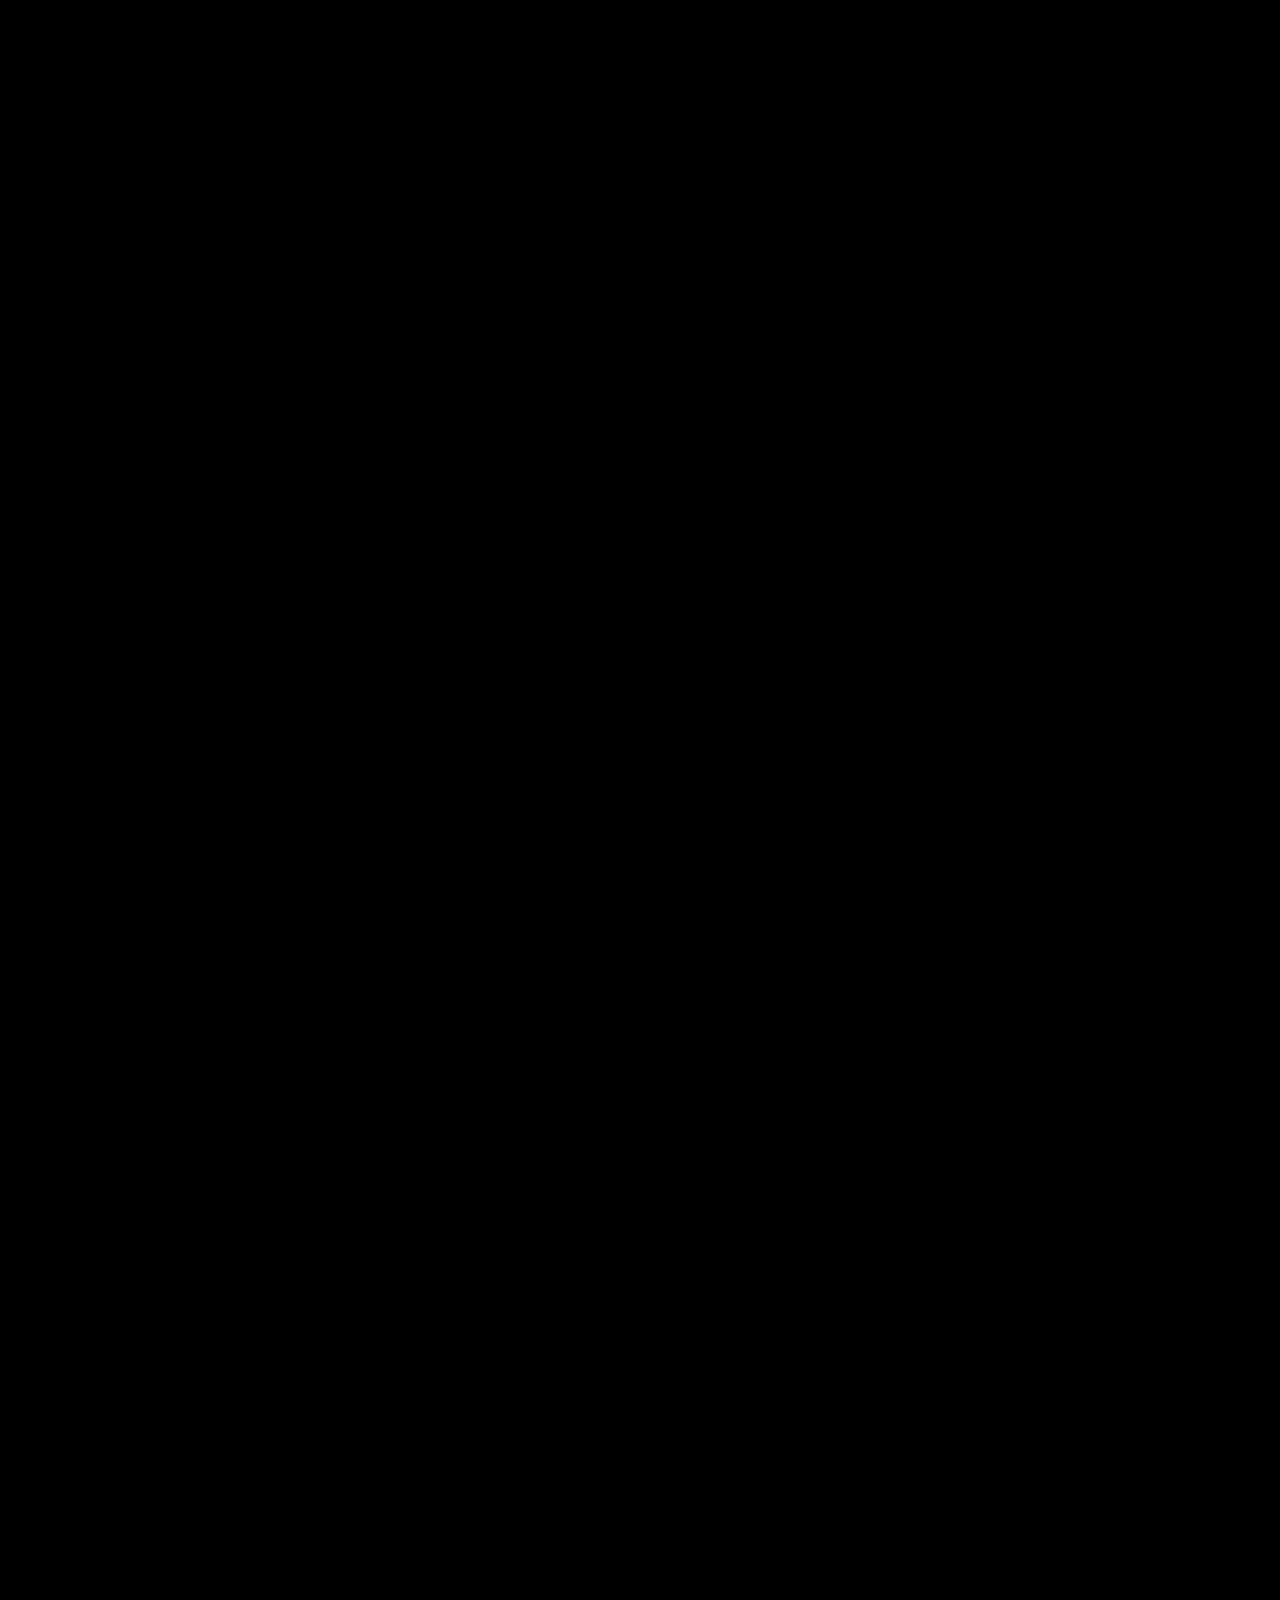
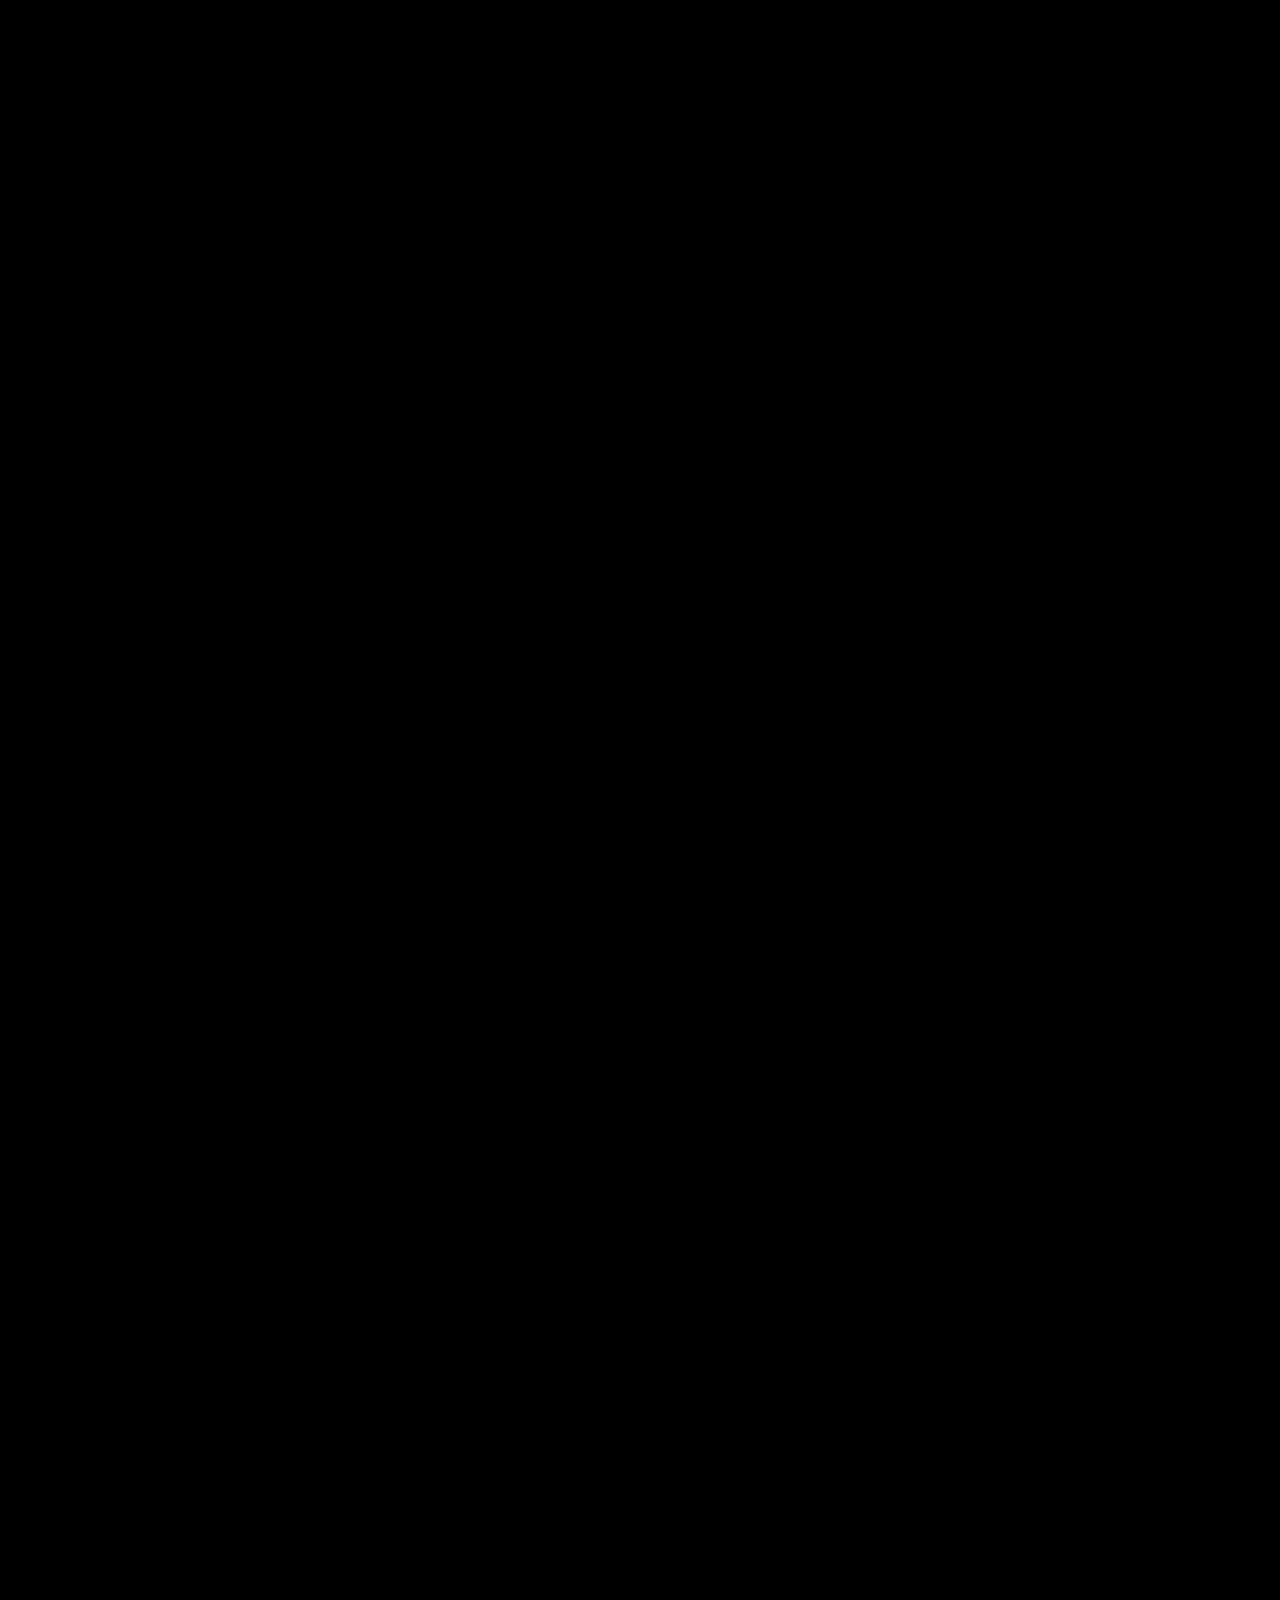
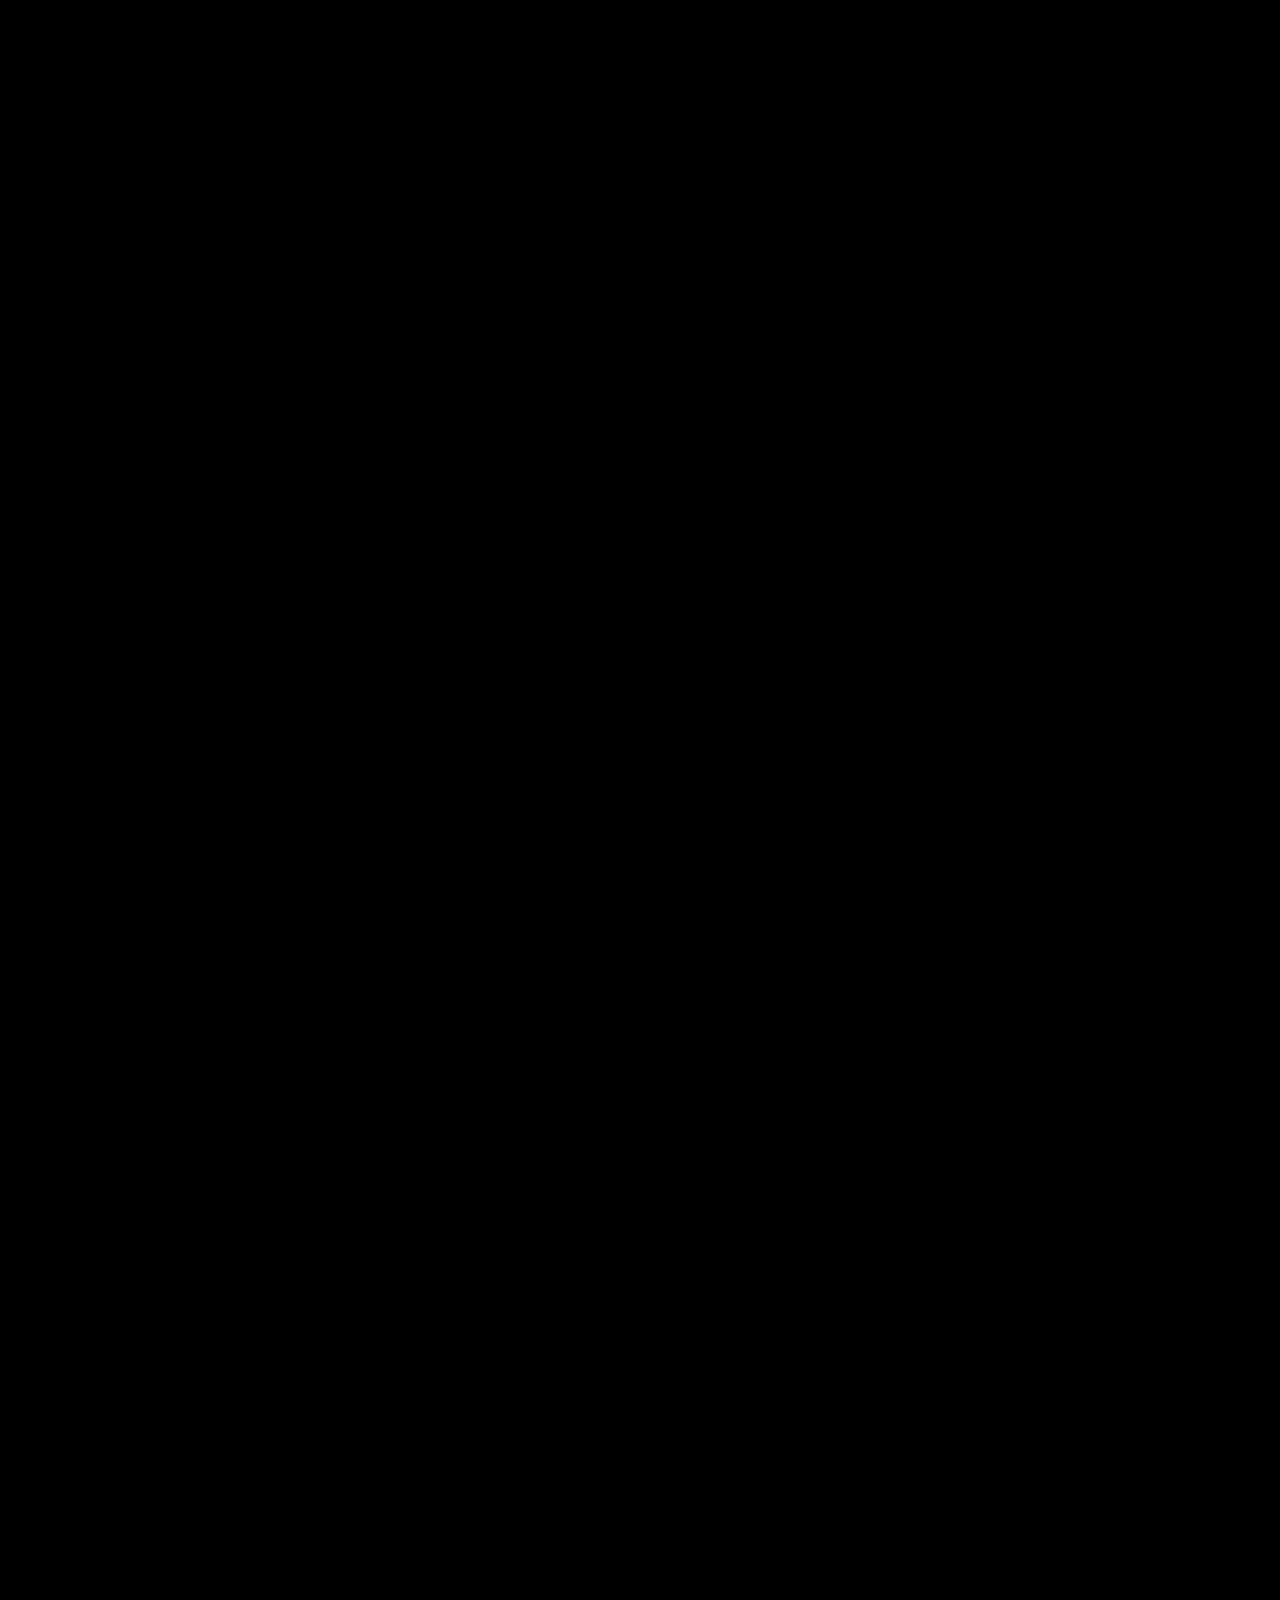
==== commit 360f21fa: "Archive: en móvil, pellizcar con dos dedos para agrandar o encoger las fotos abiertas Co-Authored-By" ====
--- a/index.html
+++ b/index.html
@@ -14,7 +14,7 @@
       rel="stylesheet"
       href="https://fonts.googleapis.com/css2?family=Cossette+Titre&family=Libertinus+Math&family=Libertinus+Serif:ital@1&display=swap"
     />
-    <link rel="stylesheet" href="css/estilo.css?v=202611251553" />
+    <link rel="stylesheet" href="css/estilo.css?v=202611251844" />
     <link
       rel="icon"
       type="image/png"
@@ -97,6 +97,6 @@
       </div>
     </main>
 
-    <script src="js/cristal.js?v=202611251553"></script>
+    <script src="js/cristal.js?v=202611251844"></script>
   </body>
 </html>
